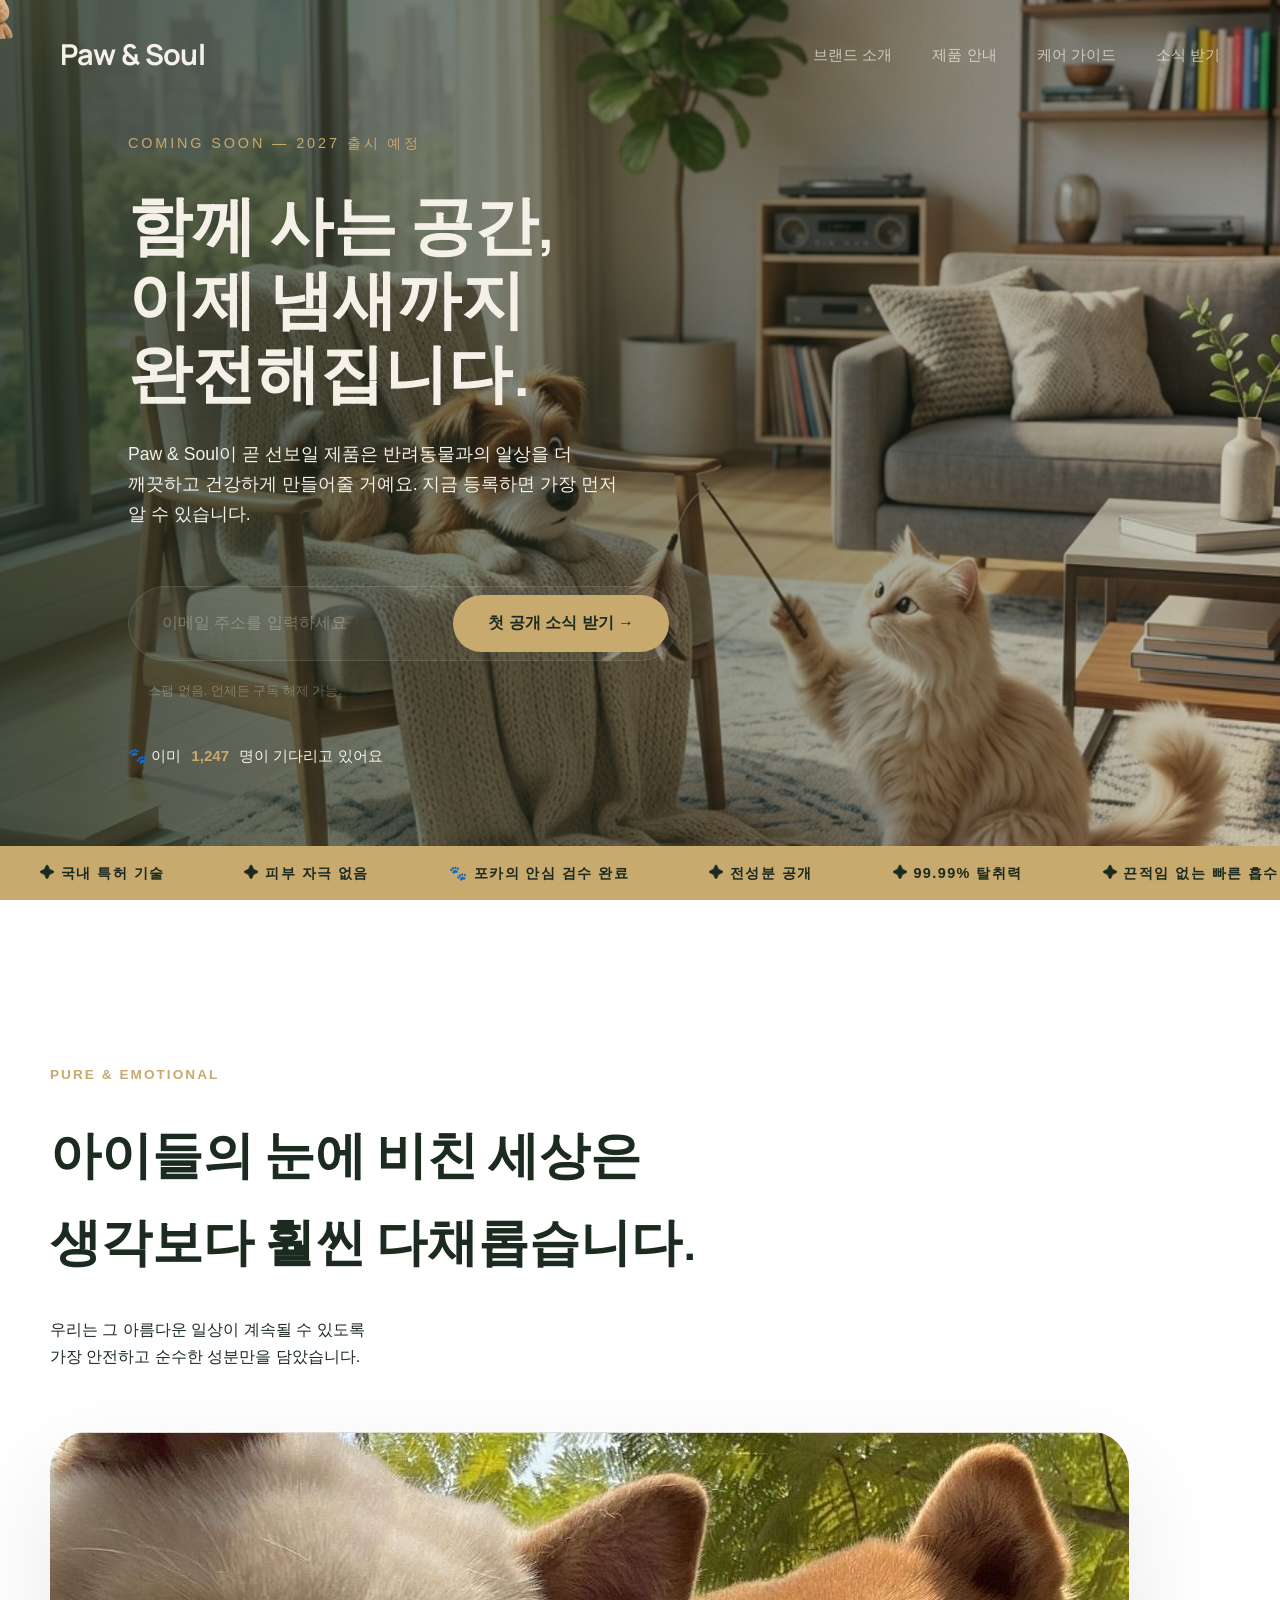
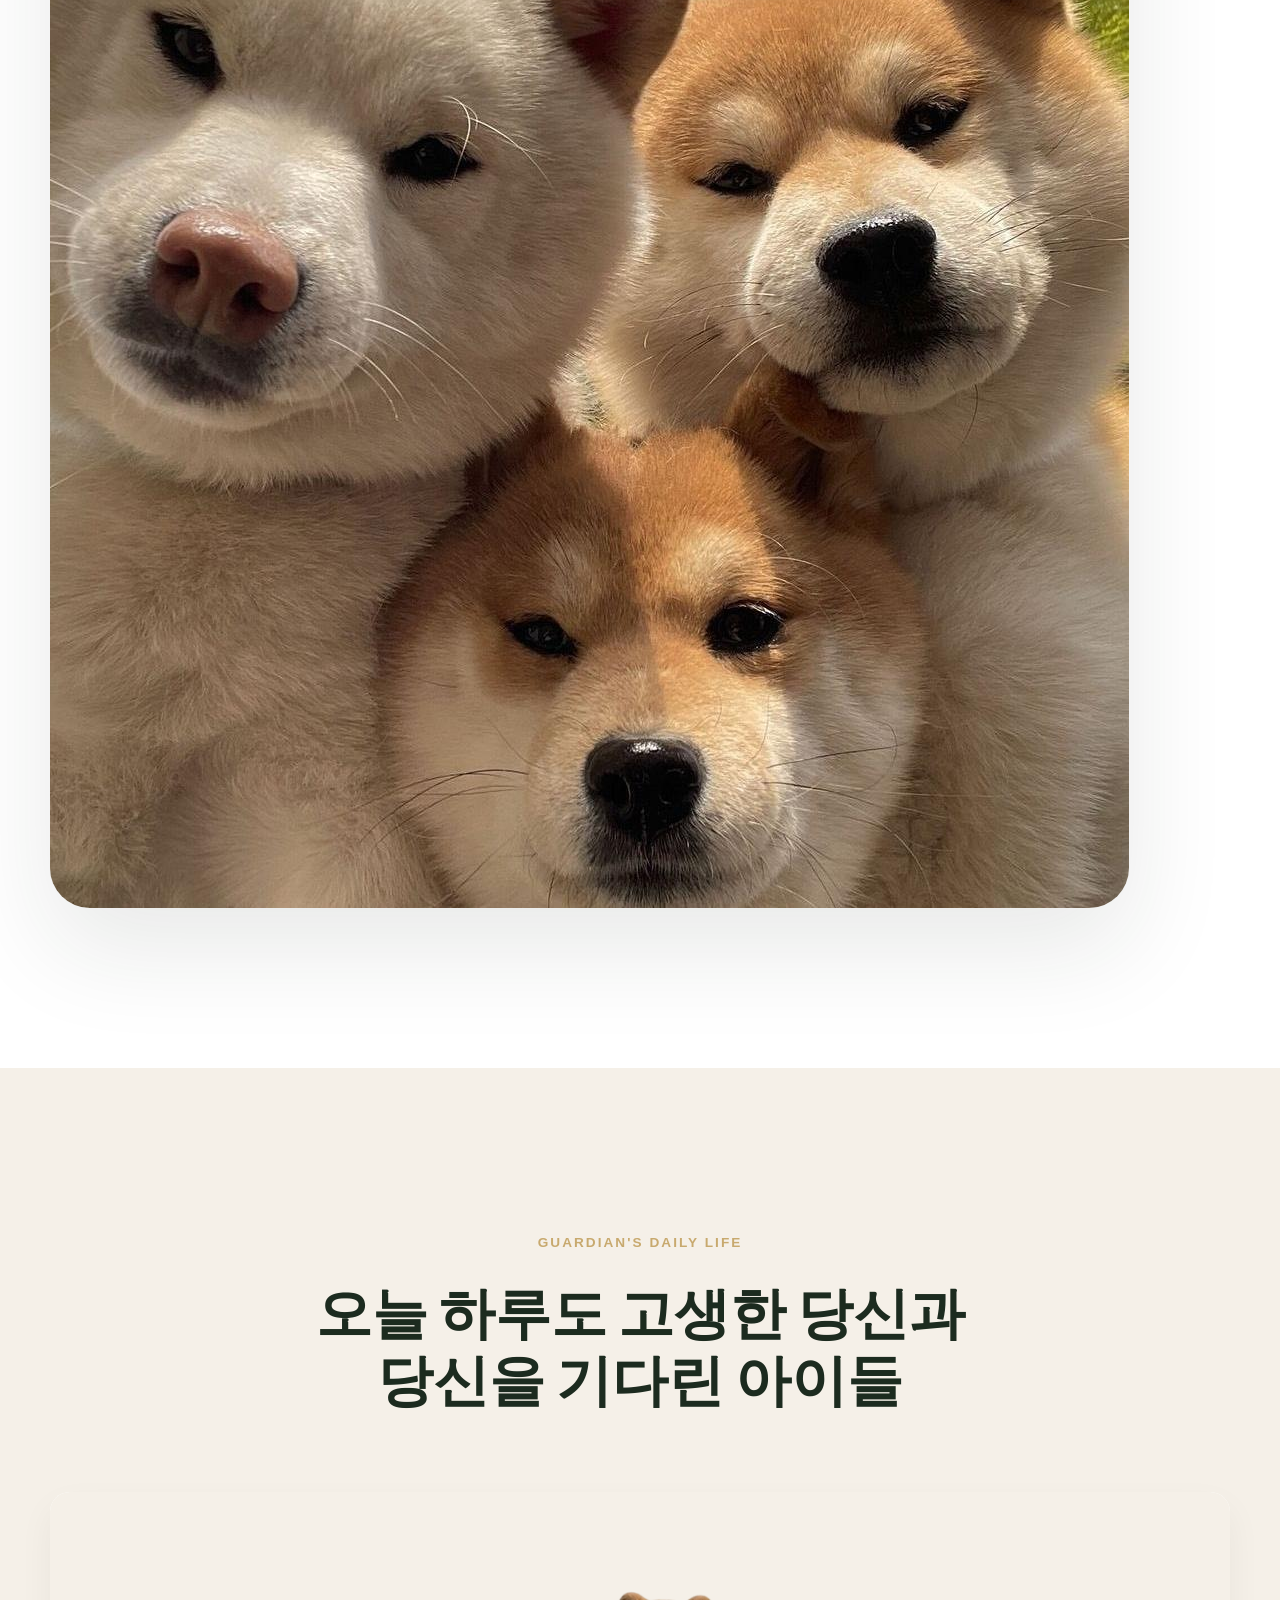
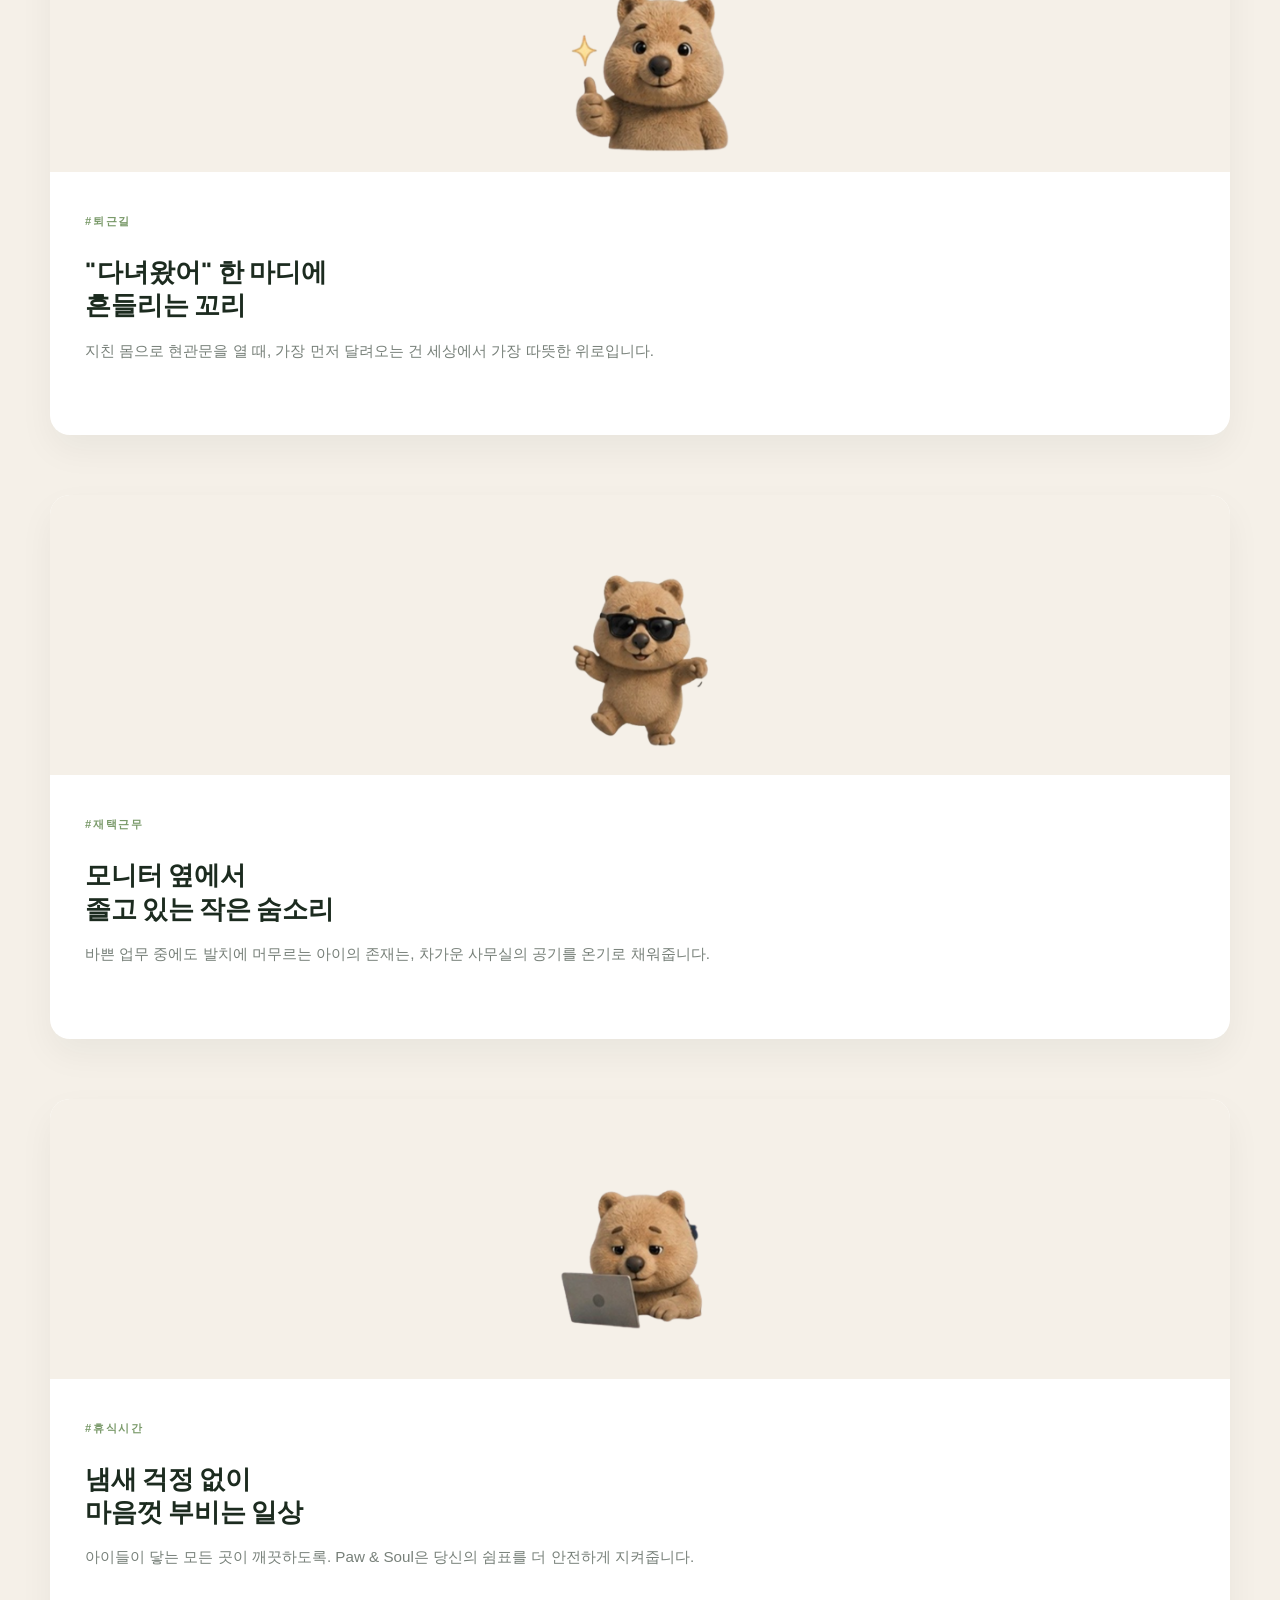
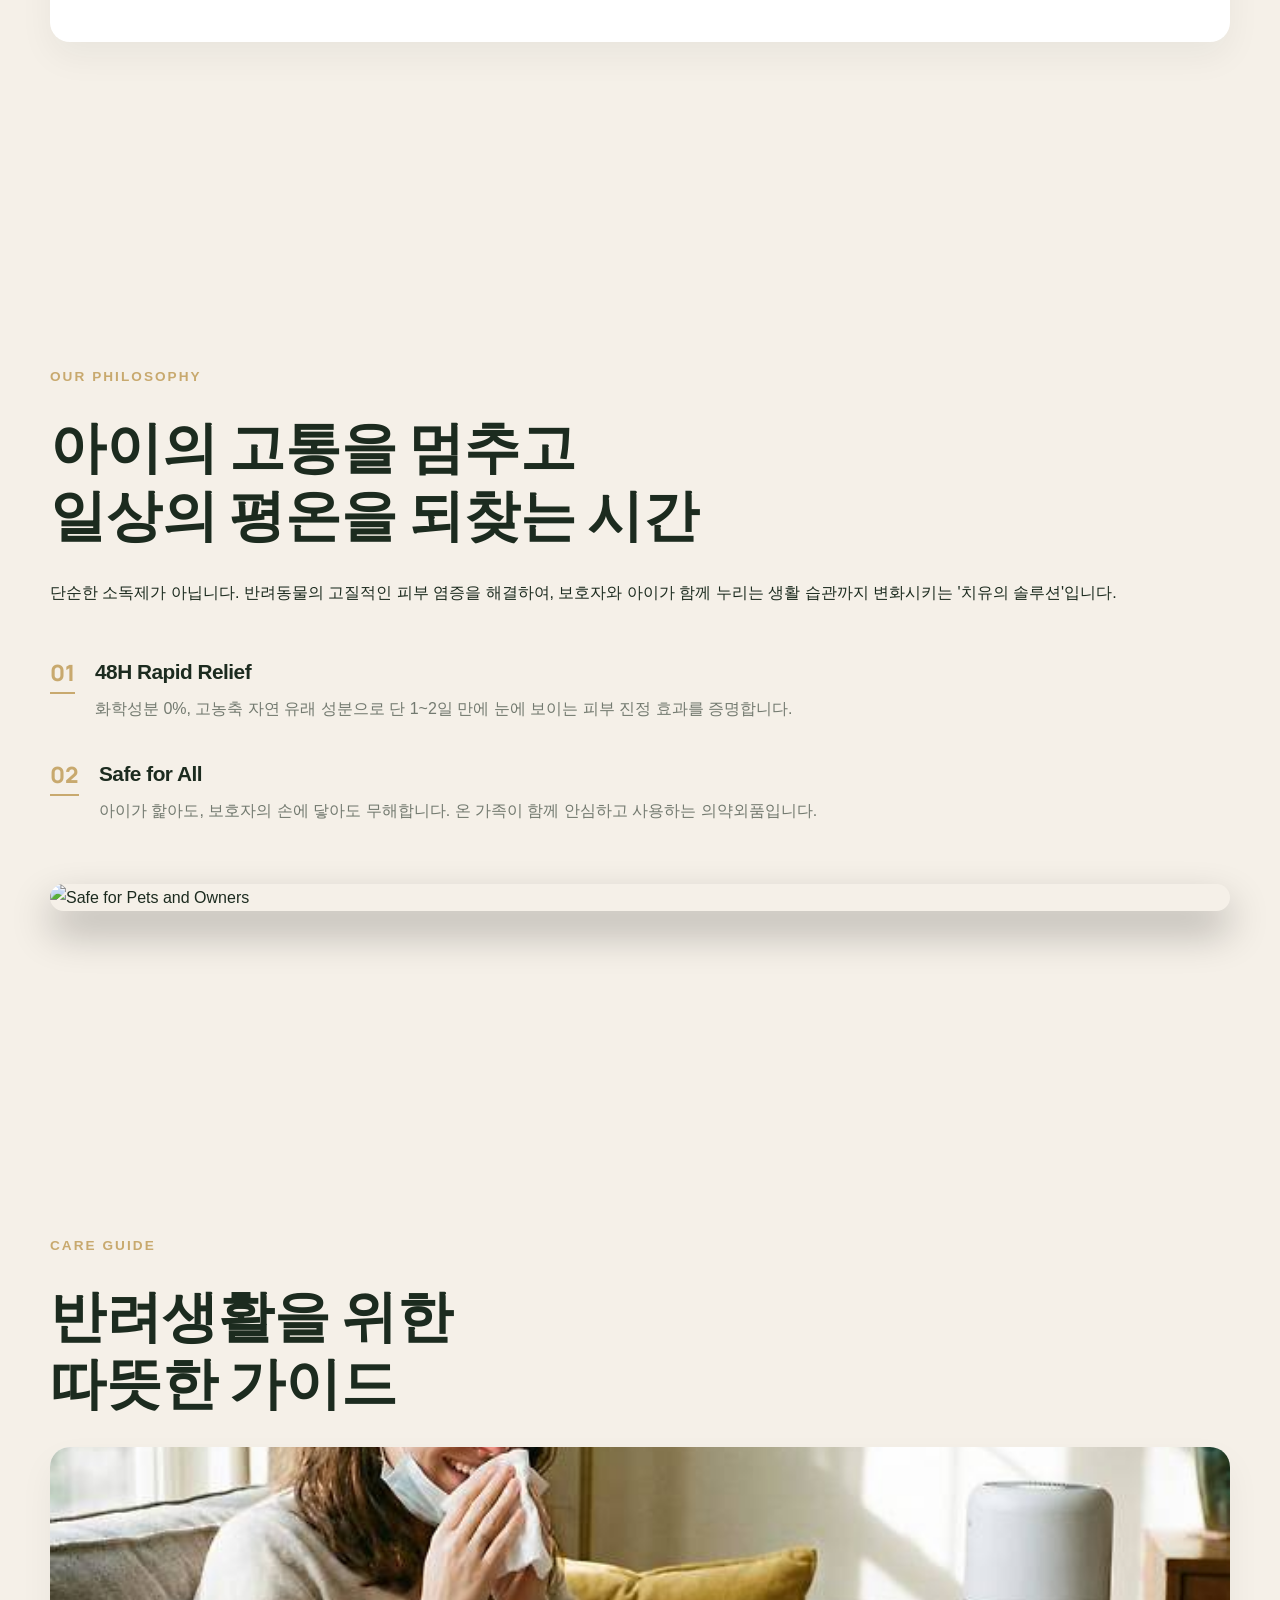
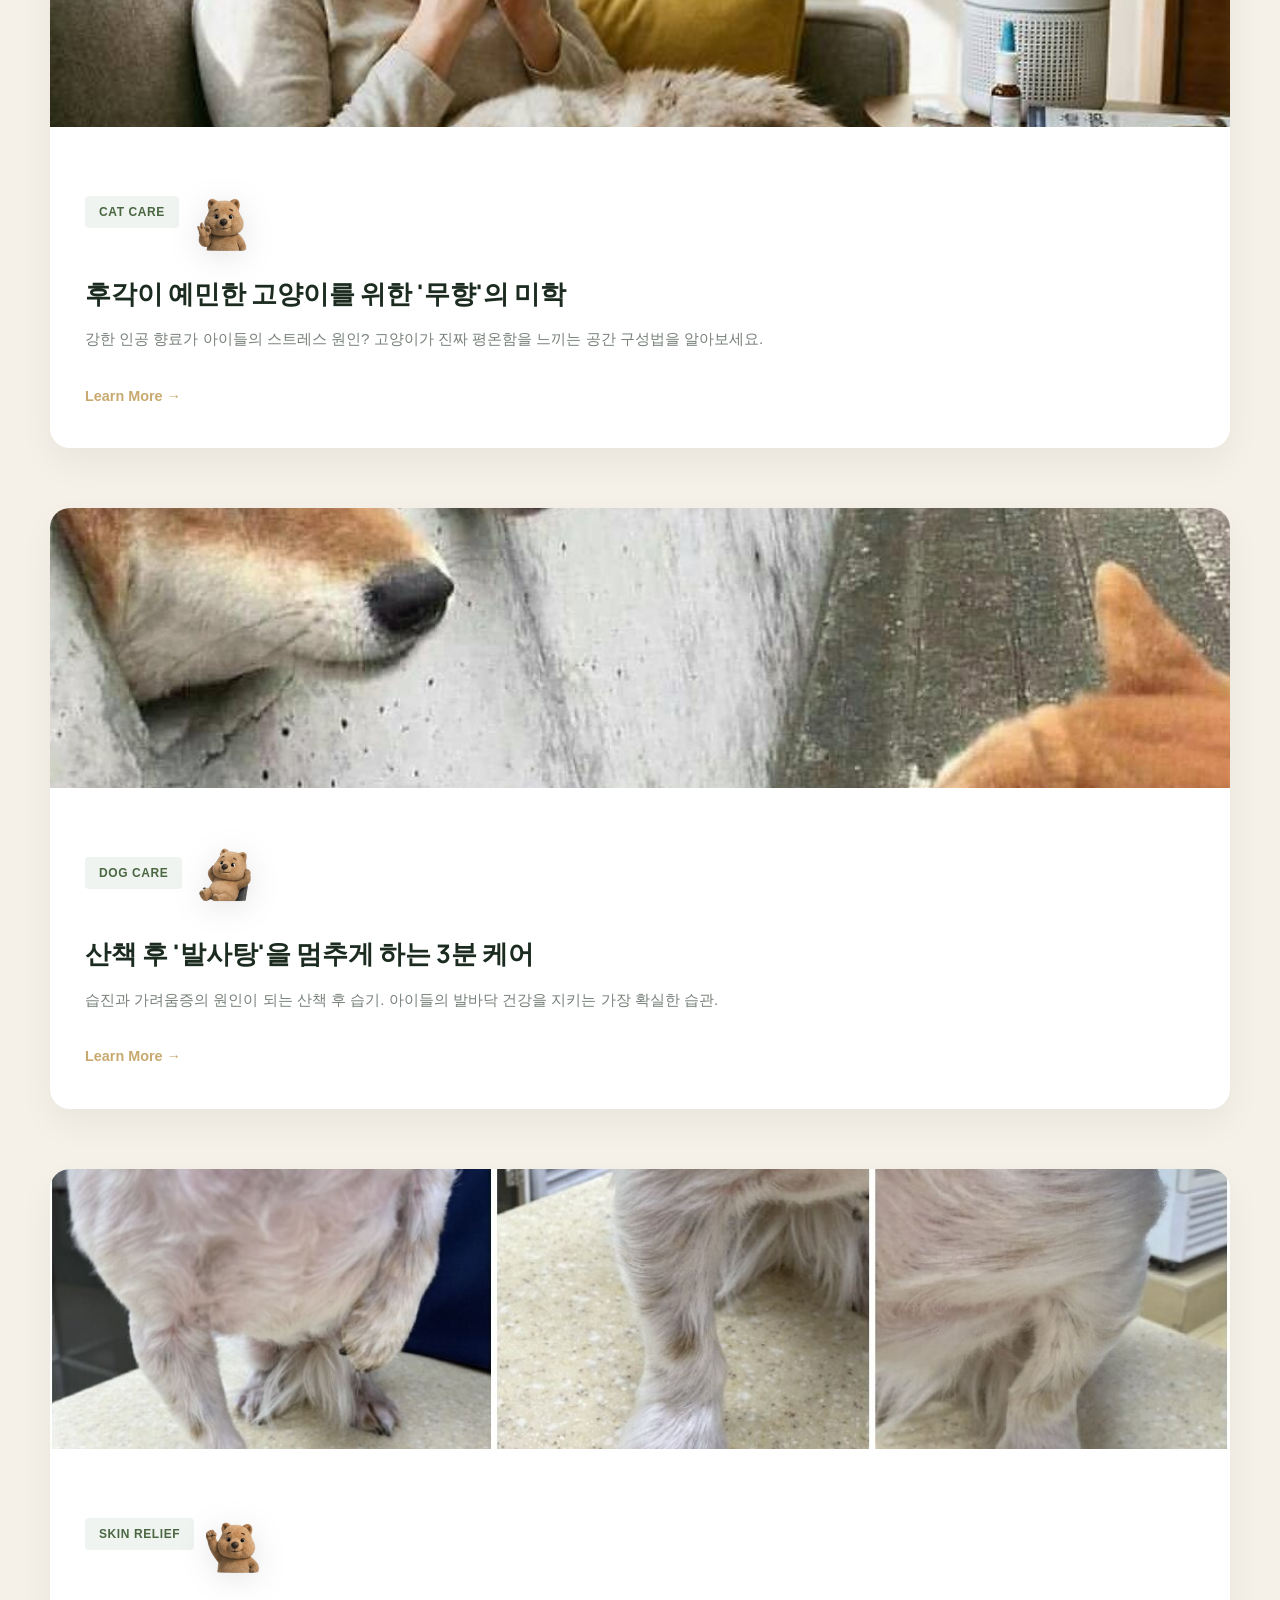
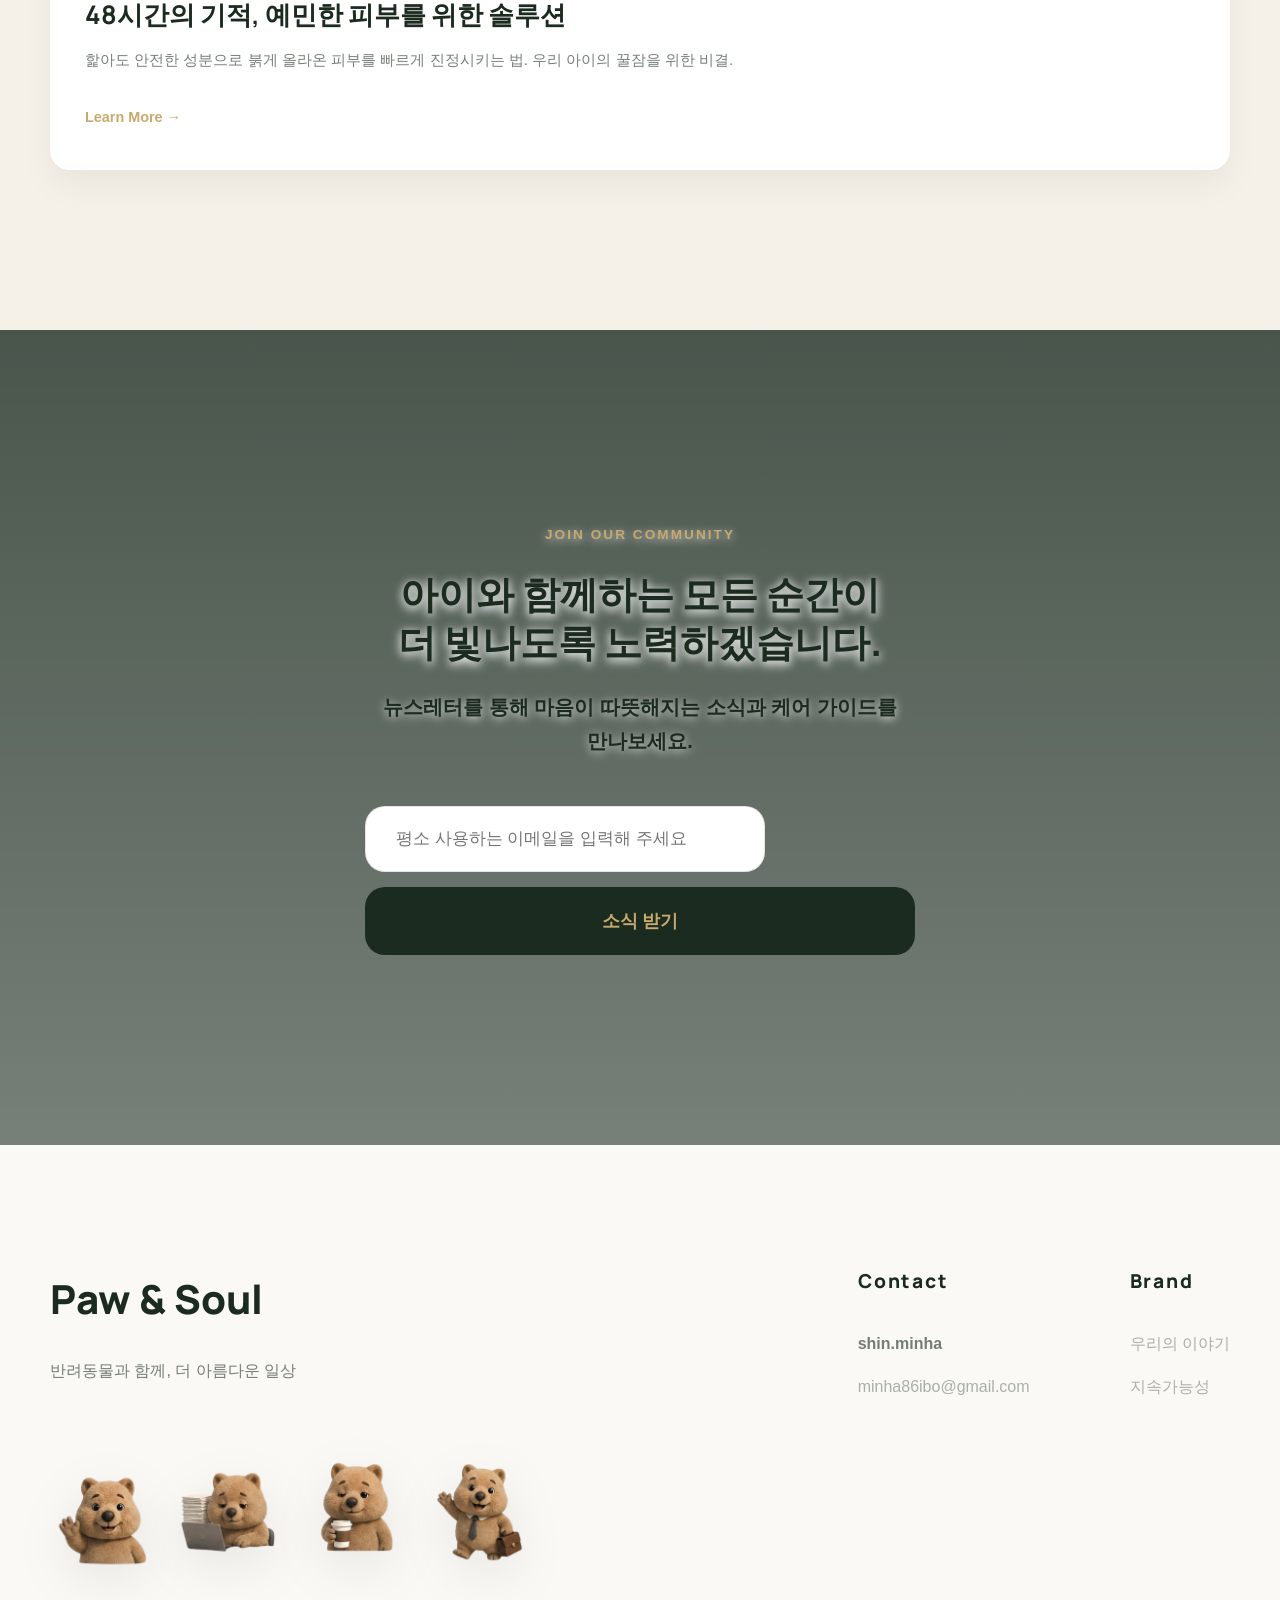
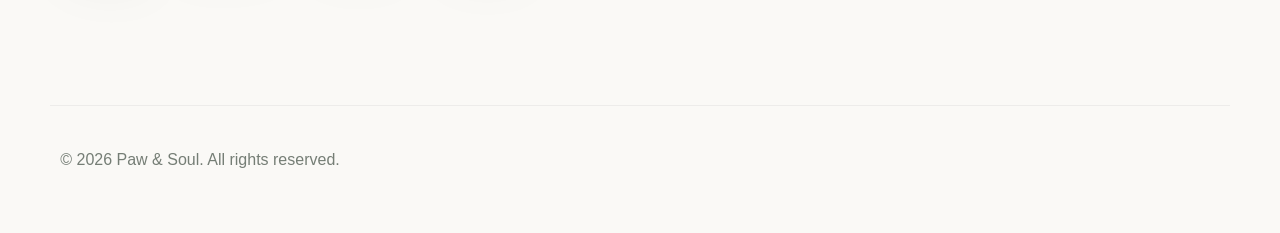
==== index.html @ 0836d85a "Add files via upload" ====
<!DOCTYPE html>
<html lang="ko">

<head>
    <meta charset="UTF-8" />
    <meta name="viewport" content="width=device-width, initial-scale=1.0" />
    <title>Paw & Soul — 반려동물 케어의 새로운 기준</title>
    <link rel="stylesheet" href="style.css" />
    <link href="https://fonts.googleapis.com/css2?family=Manrope:wght@400;600;700;800&display=swap" rel="stylesheet">
    <link rel="stylesheet" as="style" crossorigin
        href="https://cdn.jsdelivr.net/gh/orioncactus/pretendard@v1.3.9/dist/web/static/pretendard.css" />
</head>

<body>
    <div class="poka-cursor"></div>

    <!-- ───── NAVIGATION ───── -->
    <nav>
        <a href="/" class="logo">Paw & Soul</a>
        <div class="nav-menu">
            <a href="#about">브랜드 소개</a>
            <a href="javascript:void(0)" onclick="openProductComingSoonModal()">제품 안내</a>
            <a href="#guides">케어 가이드</a>
            <a href="#newsletter">소식 받기</a>
        </div>
    </nav>

    <main>
        <!-- ───── HERO SECTION (PRE-LAUNCH) ───── -->
        <section class="hero" id="home">
            <div class="hero-bg"></div>
            <div class="hero-container">
                <div class="hero-content">
                    <span class="tagline" id="tagline">Coming Soon — 2027 출시 예정</span>
                    <h1 class="headline" id="headline">함께 사는 공간,<br>이제 냄새까지<br>완전해집니다.</h1>
                    <p class="sub-copy" id="subcopy">
                        Paw & Soul이 곧 선보일 제품은 반려동물과의 일상을 더 깨끗하고 건강하게 만들어줄 거예요.
                        지금 등록하면 가장 먼저 알 수 있습니다.
                    </p>

                    <div class="form-container" id="hero-form">
                        <form class="email-form" id="launch-form">
                            <input type="email" placeholder="이메일 주소를 입력하세요" required>
                            <button type="submit" class="cta-btn">첫 공개 소식 받기 →</button>
                        </form>
                        <span class="micro-copy">스팸 없음. 언제든 구독 해제 가능.</span>
                    </div>

                    <div class="social-proof" id="hero-proof">
                        🐾 이미 <span class="count-num" id="waitlist-count">1,247</span>명이 기다리고 있어요
                    </div>
                </div>
            </div>

            <!-- Marquee Bar -->
            <div class="marquee-bar">
                <div class="marquee-content">
                    <div class="marquee-item">✦ 국내 특허 기술</div>
                    <div class="marquee-item">✦ 피부 자극 없음</div>
                    <div class="marquee-item">🐾 포카의 안심 검수 완료</div>
                    <div class="marquee-item">✦ 전성분 공개</div>
                    <div class="marquee-item">✦ 99.99% 탈취력</div>
                    <div class="marquee-item">✦ 끈적임 없는 빠른 흡수</div>
                    <div class="marquee-item">🌿 자연 유래 성분 100%</div>
                    <div class="marquee-item">✨ 털 뭉치도 반한 부드러움</div>
                    <div class="marquee-item">✦ 24시간 지속되는 쾌적함</div>
                </div>
            </div>
        </section>

        <!-- ───── BANNER SECTION (SIBA) ───── -->
        <section class="banner-section">
            <div class="container">
                <div class="banner-wrapper">
                    <div class="banner-text" data-aos="fade-right">
                        <span class="label">Pure &amp; Emotional</span>
                        <h2>아이들의 눈에 비친 세상은<br />생각보다 훨씬 다채롭습니다.</h2>
                        <p>우리는 그 아름다운 일상이 계속될 수 있도록<br />가장 안전하고 순수한 성분만을 담았습니다.</p>
                    </div>
                    <div class="banner-img" data-aos="fade-left">
                        <img src="img/siba.jpg" alt="시바견 일상">
                    </div>
                </div>
            </div>
        </section>

        <!-- ───── EMOTIONAL SECTION: GUARDIAN LIFE ───── -->
        <section id="emotions" class="section bg-light">
            <div class="container">
                <div class="section-header" data-aos="fade-up" style="text-align: center; margin-bottom: 80px;">
                    <span class="label">Guardian's Daily Life</span>
                    <h2 class="section-title">오늘 하루도 고생한 당신과<br>당신을 기다린 아이들</h2>
                </div>
                <div class="guide-grid">
                    <article class="guide-card" data-aos="fade-up">
                        <div class="card-img"
                            style="background: var(--bg-cream); display: flex; align-items: center; justify-content: center; padding: 40px;">
                            <img src="img/poka02.png" alt="Commute Poka"
                                style="width: 180px; height: auto; object-fit: contain;">
                        </div>
                        <div class="card-body">
                            <span class="label" style="font-size: 0.7rem; color: #7A9A6A;">#퇴근길</span>
                            <h3>"다녀왔어" 한 마디에<br>흔들리는 꼬리</h3>
                            <p>지친 몸으로 현관문을 열 때, 가장 먼저 달려오는 건 세상에서 가장 따뜻한 위로입니다.</p>
                        </div>
                    </article>
                    <article class="guide-card" data-aos="fade-up" data-aos-delay="100">
                        <div class="card-img"
                            style="background: var(--bg-cream); display: flex; align-items: center; justify-content: center; padding: 40px;">
                            <img src="img/poka_12.png" alt="Working Poka"
                                style="width: 180px; height: auto; object-fit: contain;">
                        </div>
                        <div class="card-body">
                            <span class="label" style="font-size: 0.7rem; color: #7A9A6A;">#재택근무</span>
                            <h3>모니터 옆에서<br>졸고 있는 작은 숨소리</h3>
                            <p>바쁜 업무 중에도 발치에 머무르는 아이의 존재는, 차가운 사무실의 공기를 온기로 채워줍니다.</p>
                        </div>
                    </article>
                    <article class="guide-card" data-aos="fade-up" data-aos-delay="200">
                        <div class="card-img"
                            style="background: var(--bg-cream); display: flex; align-items: center; justify-content: center; padding: 40px;">
                            <img src="img/poka_14.png" alt="Rest Poka"
                                style="width: 180px; height: auto; object-fit: contain;">
                        </div>
                        <div class="card-body">
                            <span class="label" style="font-size: 0.7rem; color: #7A9A6A;">#휴식시간</span>
                            <h3>냄새 걱정 없이<br>마음껏 부비는 일상</h3>
                            <p>아이들이 닿는 모든 곳이 깨끗하도록. Paw & Soul은 당신의 쉼표를 더 안전하게 지켜줍니다.</p>
                        </div>
                    </article>
                </div>
            </div>
        </section>





        <section id="about" class="section about">
            <div class="container">
                <div class="about-container">
                    <div class="about-content" data-aos="fade-right">
                        <span class="label">Our Philosophy</span>
                        <h2 class="section-title">아이의 고통을 멈추고<br>일상의 평온을 되찾는 시간</h2>
                        <p>단순한 소독제가 아닙니다. 반려동물의 고질적인 피부 염증을 해결하여, 보호자와 아이가 함께 누리는 생활 습관까지 변화시키는 '치유의 솔루션'입니다.</p>
                        <ul class="feature-list">
                            <li>
                                <span class="feature-icon">01</span>
                                <div class="feature-text">
                                    <strong>48H Rapid Relief</strong>
                                    <p>화학성분 0%, 고농축 자연 유래 성분으로 단 1~2일 만에 눈에 보이는 피부 진정 효과를 증명합니다.</p>
                                </div>
                            </li>
                            <li>
                                <span class="feature-icon">02</span>
                                <div class="feature-text">
                                    <strong>Safe for All</strong>
                                    <p>아이가 핥아도, 보호자의 손에 닿아도 무해합니다. 온 가족이 함께 안심하고 사용하는 의약외품입니다.</p>
                                </div>
                            </li>
                        </ul>
                    </div>
                    <div class="image-wrapper" data-aos="fade-left">
                        <img src="https://images.unsplash.com/photo-1581888227599-779811939961?w=800&q=80"
                            alt="Safe for Pets and Owners">
                        <div class="image-badge">
                            <span class="badge-num">48H</span>
                            <span class="badge-txt">Visible Change</span>
                        </div>
                    </div>
                </div>
            </div>
        </section>




        <!-- ───── PET GUIDE ───── -->
        <section id="guides" class="section guides bg-light">
            <div class="container">
                <div class="section-header" data-aos="fade-up">
                    <span class="label">Care Guide</span>
                    <h2 class="section-title">반려생활을 위한<br>따뜻한 가이드</h2>
                </div>
                <div class="guide-grid">
                    <article class="guide-card" data-aos="fade-up">
                        <div class="card-img">
                            <img src="img/cat.jpg" alt="고양이 케어">
                        </div>
                        <div class="card-body">
                            <div class="tag-header">
                                <span class="tag">Cat Care</span>
                                <img src="img/poka_05.png" alt="Poka" class="card-poka">
                            </div>
                            <h3>후각이 예민한 고양이를 위한 '무향'의 미학</h3>
                            <p>강한 인공 향료가 아이들의 스트레스 원인? 고양이가 진짜 평온함을 느끼는 공간 구성법을 알아보세요.</p>
                            <a href="javascript:void(0)" class="link-more btn-guide-trigger"
                                onclick="openGuideModal('cat')">Learn More
                                →</a>
                        </div>
                    </article>
                    <article class="guide-card" data-aos="fade-up" data-aos-delay="100">
                        <div class="card-img">
                            <img src="img/siba_02.jpg" alt="강아지 산책">
                        </div>
                        <div class="card-body">
                            <div class="tag-header">
                                <span class="tag">Dog Care</span>
                                <img src="img/poka_20.png" alt="Poka" class="card-poka">
                            </div>
                            <h3>산책 후 '발사탕'을 멈추게 하는 3분 케어</h3>
                            <p>습진과 가려움증의 원인이 되는 산책 후 습기. 아이들의 발바닥 건강을 지키는 가장 확실한 습관.</p>
                            <a href="javascript:void(0)" class="link-more btn-guide-trigger"
                                onclick="openGuideModal('dog')">Learn More
                                →</a>
                        </div>
                    </article>
                    <article class="guide-card" data-aos="fade-up" data-aos-delay="200">
                        <div class="card-img">
                            <img src="img/optimize.jpg" alt="영양 가이드">
                        </div>
                        <div class="card-body">
                            <div class="tag-header">
                                <span class="tag">Skin Relief</span>
                                <img src="img/poka_06.png" alt="Poka" class="card-poka">
                            </div>
                            <h3>48시간의 기적, 예민한 피부를 위한 솔루션</h3>
                            <p>핥아도 안전한 성분으로 붉게 올라온 피부를 빠르게 진정시키는 법. 우리 아이의 꿀잠을 위한 비결.</p>
                            <a href="javascript:void(0)" class="link-more btn-guide-trigger"
                                onclick="openGuideModal('nutrition')">Learn More →</a>
                        </div>
                    </article>
                </div>
            </div>
        </section>

        <!-- ───── NEWSLETTER (Redesigned: Sliding Parallax) ───── -->
        <section id="newsletter" class="section cta emotional-parallax">
            <div class="parallax-slider">
                <div class="parallax-slide slide-1"></div>
                <div class="parallax-slide slide-2"></div>
                <div class="parallax-slide slide-3"></div>
            </div>
            <div class="parallax-overlay"></div>
            <div class="container">
                <div class="cta-card" data-aos="fade-up">
                    <div class="cta-content">
                        <span class="label">Join Our Community</span>
                        <h2>아이와 함께하는 모든 순간이<br />더 빛나도록 노력하겠습니다.</h2>
                        <p>뉴스레터를 통해 마음이 따뜻해지는 소식과 케어 가이드를 만나보세요.</p>
                        <form class="cta-form">
                            <input type="email" placeholder="평소 사용하는 이메일을 입력해 주세요" required />
                            <button type="submit" class="btn btn-primary">소식 받기</button>
                        </form>
                    </div>
                </div>
            </div>
        </section>
    </main>

    <!-- ───── FOOTER (Redesigned: Brighter & Cute) ───── -->
    <footer class="footer-light">
        <div class="container">
            <div class="footer-top">
                <div class="footer-brand">
                    <a href="/" class="footer-logo">Paw &amp; Soul</a>
                    <p>반려동물과 함께, 더 아름다운 일상</p>

                    <!-- Poka's Day Storytelling Section -->
                    <div class="footer-story">
                        <div class="story-item" title="출근 중!">
                            <img src="img/poka01.png" alt="Commute" class="poka-story-img bounce">
                            <span>출근</span>
                        </div>
                        <div class="story-item" title="열일 중!">
                            <img src="img/poka_09.png" alt="Work" class="poka-story-img wiggle">
                            <span>업무</span>
                        </div>
                        <div class="story-item" title="조금 지쳤어요..">
                            <img src="img/poka_08.png" alt="Tired" class="poka-story-img float">
                            <span>지침</span>
                        </div>
                        <div class="story-item" title="드디어 퇴근! 안녕!">
                            <img src="img/poka_11.png" alt="Home" class="poka-story-img wave">
                            <span>퇴근</span>
                        </div>
                    </div>
                </div>
                <div class="footer-links">
                    <div class="footer-col">
                        <h4>Contact</h4>
                        <ul>
                            <li><strong>shin.minha</strong></li>
                            <li><a href="mailto:minha86ibo@gmail.com">minha86ibo@gmail.com</a></li>
                        </ul>
                    </div>
                    <div class="footer-col">
                        <h4>Brand</h4>
                        <ul>
                            <li><a href="#">우리의 이야기</a></li>
                            <li><a href="#">지속가능성</a></li>
                        </ul>
                    </div>
                </div>
            </div>
            <div class="footer-bottom">
                <p>© 2026 Paw & Soul. All rights reserved.</p>
            </div>
        </div>
    </footer>

    <!-- ───── PRODUCT COMING SOON MODAL (CUTE & FUN) ───── -->
    <div id="product-coming-soon-modal" class="modal">
        <div class="modal-overlay" onclick="closeProductComingSoonModal()"></div>
        <div class="modal-container cute-modal">
            <button class="modal-close" onclick="closeProductComingSoonModal()">&times;</button>
            <div class="cute-modal-content">
                <div class="cute-header">
                    <img src="img/poka_03.png" alt="Happy Poka" class="floating-poka">
                    <h2>Coming Soon!</h2>
                    <p>아이들을 위한 예쁜 제품들이 열심히 준비 중이에요! ✨</p>
                </div>

                <div class="preview-grid">
                    <div class="preview-item"><img src="img/image01.jpg" alt="Preview"></div>
                    <div class="preview-item"><img src="img/image02.jpg" alt="Preview"></div>
                    <div class="preview-item"><img src="img/image04.jpg" alt="Preview"></div>
                    <div class="preview-item"><img src="img/image05.jpg" alt="Preview"></div>
                    <div class="preview-item"><img src="img/image07.jpg" alt="Preview"></div>
                </div>

                <div class="cute-footer">
                    <!-- Reduced characters for a cleaner look, larger and more dynamic -->
                    <img src="img/poka_05.png" alt="Poka" class="peek-poka bottom-left">
                    <img src="img/poka_07.png" alt="Poka" class="peek-poka bottom-right">

                    <p>출시 알림을 구독하고 가장 먼저 만나보세요!</p>
                    <button class="btn-primary"
                        onclick="closeProductComingSoonModal(); window.location.hash='#newsletter';">알림 신청하러 가기</button>
                </div>
            </div>
        </div>
    </div>
    <div id="guide-modal" class="modal">
        <div class="modal-overlay" onclick="closeGuideModal()"></div>
        <div class="modal-container lush-modal">
            <button class="modal-close" onclick="closeGuideModal()">&times;</button>
            <div class="lush-modal-content">
                <div class="lush-left">
                    <img id="modal-product-img" src="" alt="Product">
                </div>
                <div class="lush-right">
                    <div class="guide-info">
                        <h2 id="modal-guide-title">Guide Title</h2>
                        <div id="modal-guide-content" class="guide-text-content"></div>
                    </div>

                    <div class="product-info-box">
                        <span class="label" style="font-size: 0.65rem;">Recommended Product</span>
                        <h3 id="modal-product-name">Product Name</h3>
                        <p id="modal-product-summary" class="product-summary"></p>
                        <p id="modal-product-desc" class="product-desc"></p>

                        <div class="product-stats" id="modal-product-stats"></div>

                        <div class="modal-actions">
                            <button class="btn-buy">To Be Continued</button>
                            <p class="emotional-copy">보호자와 함께 쓰는 안전함</p>
                        </div>
                    </div>
                </div>
            </div>
        </div>
    </div>

    <!-- AOS & Scripts -->
    <link rel="stylesheet" href="https://unpkg.com/aos@next/dist/aos.css" />
    <script src="https://unpkg.com/aos@next/dist/aos.js"></script>
    <script>
        AOS.init({ duration: 1000, once: true });

        // Navigation Scroll Effect
        const nav = document.querySelector('nav');
        window.onscroll = () => {
            if (window.scrollY > 50) nav.classList.add('scrolled');
            else nav.classList.remove('scrolled');
        };

        // Hero Staggered Animations
        document.addEventListener('DOMContentLoaded', () => {
            const elements = [
                { id: 'tagline', delay: 200 },
                { id: 'headline', delay: 400 },
                { id: 'subcopy', delay: 600 },
                { id: 'hero-form', delay: 800 },
                { id: 'hero-proof', delay: 1000 }
            ];

            elements.forEach(item => {
                setTimeout(() => {
                    const el = document.getElementById(item.id);
                    if (el) el.classList.add('animate-in');
                }, item.delay);
            });

            setTimeout(() => {
                const visual = document.getElementById('hero-visual');
                if (visual) visual.classList.add('animate-slide-left');
            }, 500);
        });

        // Modal Logic (Guide)
        const guideModal = document.getElementById('guide-modal');
        const guideContent = {
            cat: {
                title: "후각이 예민한 고양이를 위한 '무향'의 미학",
                content: "<ul><li><strong>무향의 중요성:</strong> 고양이의 후각은 사람보다 수십 배 예민합니다.</li><li><strong>인공 향료의 위험성:</strong> 방향제나 향수가 아이들에게 스트레스와 호흡기 질환을 유발할 수 있습니다.</li><li><strong>안전한 탈취법:</strong> 향으로 덮는 것이 아닌, 냄새의 원인을 분해하는 방식이 필요합니다.</li></ul>",
                product: {
                    name: "No. 03 플랫 사각 보틀",
                    summary: "인공 향료 0%, 고양이의 평온함을 지키는 순수 솔루션",
                    desc: "인공 향료와 화학 보존제 없이 오직 식물 추출물만 담았습니다. 아이들이 자주 머무는 침구류에 뿌려도 산뜻합니다.",
                    img: "img/image04.jpg",
                    stats: ["자연유래 100%", "저자극 인증"]
                }
            },
            dog: {
                title: "산책 후 '발사탕'을 멈추게 하는 3분 케어",
                content: "<ul><li><strong>발바닥 습진:</strong> 산책 후 발바닥 사이의 습기는 세균 번식의 최적 조건입니다.</li><li><strong>노즈워크와 발 관리:</strong> 즐거운 산책 후에도 발을 핥는다면 피부 자극이 시작된 것일 수 있습니다.</li><li><strong>빠른 진정:</strong> 물 세정 없이도 안전하게 살균하고 건조하는 습관이 중요합니다.</li></ul>",
                product: {
                    name: "No. 06 알루미늄 메탈 보틀",
                    summary: "99.9% 강력 살균으로 산책 후의 가려움증을 즉시 해결하세요",
                    desc: "분사 후 1~2일 내에 개선되는 피부 상태를 확인하세요. 99.9% 강력 살균으로 산책 후 발 관리에 필수입니다.",
                    img: "img/image02.jpg",
                    stats: ["살균 99.9%", "48h 지속"]
                }
            },
            nutrition: {
                title: "48시간의 기적, 예민한 피부를 위한 솔루션",
                content: "<ul><li><strong>피부 진정:</strong> 붉게 올라온 염증과 가려움증을 자연 성분으로 다독입니다.</li><li><strong>핥아도 안전함:</strong> 전성분 EWG 그린 등급으로 아이가 몸을 핥아도 전혀 무해합니다.</li><li><strong>지속적인 효과:</strong> 고농축 자연 유래 성분이 피부 장벽을 강화하여 재발을 방지합니다.</li></ul>",
                product: {
                    name: "No. 08 소프트 스퀴즈 타입",
                    summary: "단 48시간 만에 눈에 보이는 피부 변화를 경험하세요",
                    desc: "핥아도 안전한 자연 성분으로, 예민한 발바닥 사이사이까지 안심하고 사용하세요. 깊은 보습과 진정을 동시에.",
                    img: "img/image10.jpg",
                    stats: ["저자극 0.0", "고농축 진정"]
                }
            }
        };

        function openGuideModal(type) {
            const data = guideContent[type];
            document.getElementById('modal-guide-title').innerText = data.title;
            document.getElementById('modal-guide-content').innerHTML = data.content;
            document.getElementById('modal-product-img').src = data.product.img;
            document.getElementById('modal-product-name').innerText = data.product.name;
            document.getElementById('modal-product-summary').innerText = data.product.summary;
            document.getElementById('modal-product-desc').innerText = data.product.desc;

            const statsContainer = document.getElementById('modal-product-stats');
            statsContainer.innerHTML = data.product.stats.map(s => `<span class="stat-tag">${s}</span>`).join('');

            guideModal.classList.add('is-active');
            document.body.style.overflow = 'hidden';
        }

        function closeGuideModal() {
            guideModal.classList.remove('is-active');
            document.body.style.overflow = '';
        }

        // Modal Logic (Product Coming Soon)
        const productComingSoonModal = document.getElementById('product-coming-soon-modal');
        function openProductComingSoonModal() {
            productComingSoonModal.classList.add('is-active');
            document.body.style.overflow = 'hidden';
        }
        function closeProductComingSoonModal() {
            productComingSoonModal.classList.remove('is-active');
            document.body.style.overflow = '';
        }

        // Poka Cursor
        const poka = document.querySelector('.poka-cursor');
        window.onmousemove = (e) => {
            poka.style.left = e.clientX + 'px';
            poka.style.top = e.clientY + 'px';
        };
    </script>
</body>

</html>
---- style.css ----
/* 
   PAW & SOUL — Design System & Stylesheet
   Premium Pet Care Branding
   Author: Antigravity
*/

/* ───── DESIGN TOKENS ───── */
:root {
    --primary: #1C2B1F;
    /* Dark Green */
    --secondary: #F5F0E8;
    /* Off White / Cream */
    --accent: #C8A96E;
    /* Gold */
    --bg-cream: #F5F0E8;
    --bg-ivory: #FFFDF9;
    --bg-white: #FFFFFF;
    --text-main: #1C2B1F;
    --text-muted: rgba(28, 43, 31, 0.6);
    --text-white: #FFFFFF;
    --border: rgba(28, 43, 31, 0.08);

    --font-serif: 'Manrope', sans-serif;
    --font-sans: 'Pretendard', sans-serif;
    --font-emotion: 'Pretendard', sans-serif;

    --container-w: 1400px;
    --section-py: 160px;
    --radius-sm: 8px;
    --radius-md: 20px;
    --radius-lg: 40px;

    --transition: all 0.5s cubic-bezier(0.16, 1, 0.3, 1);
}

/* ───── RESET & BASE ───── */
* {
    margin: 0;
    padding: 0;
    box-sizing: border-box;
}

html {
    scroll-behavior: smooth;
    font-size: 16px;
}

body {
    font-family: var(--font-sans);
    background-color: var(--primary);
    /* Pre-launch base color */
    color: var(--secondary);
    line-height: 1.7;
    overflow-x: hidden;
    word-break: keep-all;
}

img {
    max-width: 100%;
    height: auto;
    display: block;
}

a {
    text-decoration: none;
    color: inherit;
    transition: var(--transition);
}

ul {
    list-style: none;
}

.container {
    max-width: var(--container-w);
    margin: 0 auto;
    padding: 0 50px;
}

.label {
    display: inline-block;
    color: var(--accent);
    font-size: 0.85rem;
    font-weight: 700;
    text-transform: uppercase;
    letter-spacing: 0.15em;
    margin-bottom: 1.5rem;
}

.section-title {
    font-family: var(--font-serif);
    font-size: 3.5rem;
    line-height: 1.2;
    margin-bottom: 2rem;
    color: var(--secondary);
}

.btn {
    display: inline-block;
    padding: 18px 45px;
    border-radius: 50px;
    font-weight: 700;
    font-size: 1rem;
    cursor: pointer;
    transition: var(--transition);
    border: 1px solid transparent;
}

/* ───── NAVIGATION (PRE-LAUNCH) ───── */
nav {
    position: fixed;
    top: 0;
    left: 0;
    width: 100%;
    z-index: 1000;
    padding: 30px 60px;
    display: flex;
    justify-content: space-between;
    align-items: center;
    background-color: transparent;
    /* Transparent initially */
    transition: var(--transition);
}

nav.scrolled {
    padding: 18px 60px;
    background-color: rgba(28, 43, 31, 0.85);
    /* Glassmorphism on scroll */
    backdrop-filter: blur(15px);
    -webkit-backdrop-filter: blur(15px);
    border-bottom: 1px solid rgba(200, 169, 110, 0.1);
}

.logo {
    font-family: var(--font-serif);
    font-size: 1.8rem;
    font-weight: 700;
    color: var(--secondary);
    letter-spacing: -0.02em;
}

.nav-menu {
    display: flex;
    gap: 40px;
}

.nav-menu a {
    color: var(--secondary);
    font-size: 0.95rem;
    font-weight: 500;
    opacity: 0.7;
}

.nav-menu a:hover {
    opacity: 1;
    color: var(--accent);
}

/* ───── HERO SECTION (PRE-LAUNCH) ───── */
.hero {
    position: relative;
    height: 100vh;
    min-height: 800px;
    display: flex;
    align-items: center;
    padding: 0 10%;
    overflow: hidden;
}

.hero-bg {
    position: absolute;
    inset: 0;
    background-image: url('img/hero_bg.png');
    /* Local path fixed */
    background-attachment: fixed;
    /* Parallax effect */
    background-size: cover;
    background-position: center;
    z-index: -1;
    transform: scale(1.1);
    animation: heroZoom 20s infinite alternate ease-in-out;
}

@keyframes heroZoom {
    0% {
        transform: scale(1.1);
    }

    100% {
        transform: scale(1);
    }
}

.hero::after {
    content: '';
    position: absolute;
    inset: 0;
    background: linear-gradient(to right, rgba(28, 43, 31, 0.8), rgba(28, 43, 31, 0.2));
    z-index: 0;
}

.hero-container {
    display: grid;
    grid-template-columns: 1.2fr 0.8fr;
    gap: 80px;
    align-items: center;
    width: 100%;
    z-index: 2;
}

.hero-content {
    max-width: 650px;
}

.tagline {
    display: block;
    color: var(--accent);
    font-size: 0.9rem;
    font-weight: 300;
    letter-spacing: 0.2em;
    text-transform: uppercase;
    margin-bottom: 2rem;
    opacity: 0;
    transform: translateY(20px);
}

.headline {
    font-family: var(--font-serif);
    font-size: clamp(3rem, 5vw, 4.5rem);
    line-height: 1.15;
    color: var(--secondary);
    margin-bottom: 2rem;
    opacity: 0;
    transform: translateY(30px);
}

.sub-copy {
    font-size: 1.1rem;
    color: #F5F0E8(--text-muted);
    margin-bottom: 3.5rem;
    max-width: 500px;
    opacity: 0;
    transform: translateY(40px);
}

.form-container {
    position: relative;
    opacity: 0;
    transform: translateY(50px);
}

.email-form {
    display: flex;
    gap: 12px;
    background: rgba(255, 255, 255, 0.05);
    padding: 8px;
    border-radius: 50px;
    border: 1px solid rgba(255, 255, 255, 0.1);
    transition: var(--transition);
    margin-bottom: 15px;
    max-width: 550px;
}

.email-form:focus-within {
    border-color: var(--accent);
    background: rgba(255, 255, 255, 0.08);
}

.email-form input {
    flex: 1;
    background: none;
    border: none;
    padding: 0 25px;
    color: var(--secondary);
    font-size: 1rem;
    outline: none;
}

.email-form input::placeholder {
    color: rgba(245, 240, 232, 0.3);
}

.cta-btn {
    background-color: var(--accent);
    color: var(--primary);
    border: none;
    padding: 18px 35px;
    border-radius: 50px;
    font-weight: 700;
    font-size: 1rem;
    cursor: pointer;
    transition: var(--transition);
    display: flex;
    align-items: center;
    gap: 10px;
    white-space: nowrap;
}

.cta-btn:hover {
    transform: scale(1.05);
    box-shadow: 0 10px 30px rgba(200, 169, 110, 0.3);
}

.micro-copy {
    font-size: 0.8rem;
    color: rgba(245, 240, 232, 0.3);
    margin-left: 20px;
}

.social-proof {
    margin-top: 40px;
    font-size: 0.95rem;
    color: var(--secondary);
    display: flex;
    align-items: center;
    gap: 10px;
    opacity: 0;
}

.count-num {
    font-weight: 700;
    color: var(--accent);
}

/* Visual Right */
.hero-visual {
    position: relative;
    opacity: 0;
    transform: translateX(50px);
}

.image-card {
    width: 100%;
    aspect-ratio: 0.85;
    background: linear-gradient(135deg, rgba(255, 255, 255, 0.1), rgba(255, 255, 255, 0.02));
    border-radius: 30px;
    overflow: hidden;
    border: 1px solid rgba(255, 255, 255, 0.1);
    box-shadow: 0 40px 100px rgba(0, 0, 0, 0.3);
}

.image-card img {
    width: 100%;
    height: 100%;
    object-fit: cover;
    opacity: 0.9;
}




/* ───── MARQUEE BAR ───── */
.marquee-bar {
    position: absolute;
    bottom: 0;
    left: 0;
    width: 100%;
    background-color: var(--accent);
    color: var(--primary);
    padding: 15px 0;
    overflow: hidden;
    display: flex;
    white-space: nowrap;
    z-index: 10;
}

.marquee-content {
    display: flex;
    animation: marquee 30s linear infinite;
}

.marquee-item {
    font-size: 0.9rem;
    font-weight: 700;
    padding: 0 40px;
    display: flex;
    align-items: center;
    gap: 15px;
    text-transform: uppercase;
    letter-spacing: 0.1em;
}

@keyframes marquee {
    0% {
        transform: translateX(0);
    }

    100% {
        transform: translateX(-50%);
    }
}

/* ───── ANIMATION STATES ───── */
.animate-in {
    opacity: 1 !important;
    transform: translateY(0) !important;
}

.animate-slide-left {
    opacity: 1 !important;
    transform: translateX(0) !important;
}






/* ───── REST OF SECTIONS (ORIGINAL) ───── */
.section {
    padding: var(--section-py) 0;
}

.bg-light {
    background-color: var(--secondary);
    color: var(--primary);
}

.bg-light .section-title {
    color: var(--primary);
}

.banner-section {
    padding: 160px 0;
    background-color: var(--bg-white);
    color: var(--primary);
}

.banner-wrapper {
    display: grid;
    grid-template-columns: 1fr 1fr;
    align-items: center;
    gap: 120px;
}

.banner-text h2 {
    font-family: var(--font-serif);
    font-size: 3.2rem;
    color: var(--primary);
    margin-bottom: 2rem;
}

.banner-img img {
    border-radius: var(--radius-lg);
    box-shadow: 0 40px 100px rgba(28, 43, 31, 0.1);
}




/* about section 보완 - Tone down to Soft Beige for better contrast */
.about {
    background-color: var(--bg-cream);
    color: var(--primary);
}

.about .section-title {
    color: var(--primary);
}

.about-container {
    display: grid;
    grid-template-columns: 1fr 1fr;
    gap: 80px;
    align-items: center;
}

.feature-list {
    margin-top: 3rem;
    display: flex;
    flex-direction: column;
    gap: 35px;
}

.feature-list li {
    display: flex;
    gap: 20px;
}

.feature-icon {
    font-family: var(--font-serif);
    font-size: 1.4rem;
    font-weight: 800;
    color: var(--accent);
    border-bottom: 2px solid var(--accent);
    height: fit-content;
}

.feature-text strong {
    display: block;
    font-size: 1.3rem;
    color: var(--primary);
    /* Changed from white to primary for light bg */
    margin-bottom: 0.4rem;
    letter-spacing: -0.5px;
}

.feature-text p {
    color: var(--text-muted);
    /* Changed from semi-transparent white to muted dark */
    line-height: 1.6;
}

.image-wrapper {
    position: relative;
    border-radius: 20px;
    overflow: hidden;
    box-shadow: 0 20px 40px rgba(0, 0, 0, 0.3);
    /* 깊이감 추가 */
}

.image-badge {
    position: absolute;
    bottom: 30px;
    right: 30px;
    background-color: var(--accent);
    padding: 25px;
    border-radius: 15px;
    color: #000;
    /* 배지는 시인성을 위해 어두운 텍스트 권장 */
    text-align: center;
    display: flex;
    flex-direction: column;
    line-height: 1;
}

.badge-num {
    font-size: 2rem;
    font-weight: 900;
}

.badge-txt {
    font-size: 0.8rem;
    text-transform: uppercase;
    margin-top: 5px;
}





.guide-grid {
    display: grid;
    grid-template-columns: repeat(3, 1fr);
    gap: 40px;
}

.guide-card {
    background: var(--bg-white);
    border-radius: var(--radius-md);
    overflow: visible;
    /* To allow characters to peek */
    transition: var(--transition);
    color: var(--primary);
    display: flex;
    flex-direction: column;
    position: relative;
    box-shadow: 0 15px 35px rgba(28, 43, 31, 0.05);
}

.guide-card:hover {
    transform: translateY(-15px);
    box-shadow: 0 30px 70px rgba(28, 43, 31, 0.12);
}

.guide-card:hover .card-poka {
    transform: translateY(-20px) rotate(5deg);
}

.card-img {
    height: 280px;
    border-radius: var(--radius-md) var(--radius-md) 0 0;
    overflow: hidden;
}

.card-img img {
    width: 100%;
    height: 100%;
    object-fit: cover;
    transition: transform 0.8s ease;
}

.guide-card:hover .card-img img {
    transform: scale(1.1);
}

.card-body {
    padding: 40px 35px;
    flex: 1;
    display: flex;
    flex-direction: column;
}

.card-poka {
    width: 60px;
    height: auto;
    transition: transform 0.5s cubic-bezier(0.175, 0.885, 0.32, 1.275);
    filter: drop-shadow(0 5px 15px rgba(0, 0, 0, 0.1));
}

.tag-header {
    display: flex;
    align-items: center;
    gap: 12px;
    margin-bottom: 1.2rem;
}

.guide-card .tag {
    display: inline-block;
    padding: 6px 14px;
    background: #F0F4F1;
    color: #4A6741;
    border-radius: 4px;
    font-size: 0.75rem;
    font-weight: 700;
    text-transform: uppercase;
    letter-spacing: 0.05em;
    width: fit-content;
    margin-bottom: 0;
    /* Removed margin-bottom since it's in tag-header */
}

.guide-card h3 {
    font-family: var(--font-serif);
    font-size: 1.6rem;
    margin-bottom: 1rem;
    color: var(--primary);
    line-height: 1.3;
}

.guide-card p {
    font-size: 0.95rem;
    color: var(--text-muted);
    margin-bottom: 2rem;
    flex: 1;
}

.link-more {
    font-weight: 700;
    font-size: 0.9rem;
    color: var(--accent);
    display: flex;
    align-items: center;
    gap: 8px;
    transition: var(--transition);
}

.link-more:hover {
    gap: 15px;
    color: var(--primary);
}

/* ───── NEWSLETTER ───── */
.cta-card {
    background-color: var(--primary);
    border-radius: var(--radius-lg);
    padding: 100px;
    text-align: center;
    color: var(--secondary);
}

.cta-form {
    margin-top: 3rem;
    display: flex;
    justify-content: center;
    gap: 20px;
}

.cta-form input {
    width: 400px;
    padding: 18px 30px;
    border-radius: 50px;
    border: 1px solid rgba(255, 255, 255, 0.2);
    background: rgba(255, 255, 255, 0.05);
    color: var(--secondary);
    outline: none;
}

/* ───── FOOTER ───── */
.footer {
    background-color: #0A1612;
    padding: 120px 0 60px;
    color: var(--secondary);
}

.footer-top {
    display: flex;
    justify-content: space-between;
    margin-bottom: 100px;
}

.footer-logo {
    font-family: var(--font-serif);
    font-size: 2rem;
    font-weight: 700;
    color: var(--secondary);
    margin-bottom: 1rem;
    display: block;
}

.footer-links {
    display: flex;
    gap: 100px;
}

.footer-col h4 {
    color: var(--accent);
    margin-bottom: 2rem;
    font-size: 0.9rem;
    letter-spacing: 0.1em;
}

.footer-col ul li {
    margin-bottom: 1rem;
    opacity: 0.6;
}

/* ───── MODAL ───── */
.modal {
    position: fixed;
    inset: 0;
    z-index: 2000;
    display: flex;
    align-items: center;
    justify-content: center;
    opacity: 0;
    visibility: hidden;
    transition: var(--transition);
    color: var(--primary);
}

.modal.is-active {
    opacity: 1;
    visibility: visible;
}

.modal-overlay {
    position: absolute;
    inset: 0;
    background: rgba(10, 22, 18, 0.9);
    backdrop-filter: blur(10px);
}

.modal-container {
    position: relative;
    z-index: 1;
    width: 90%;
    max-width: 1100px;
    background: var(--bg-cream);
    border-radius: var(--radius-lg);
    height: 90vh; /* Use fixed height to enable internal scrolling */
    max-height: 800px; /* Cap for very large screens */
    display: flex;
    flex-direction: column;
    overflow: hidden;
}

.modal-container.cute-modal {
    overflow: visible;
    /* Allow characters to peek for cute modal */
}

.modal-close {
    position: absolute;
    top: 30px;
    right: 30px;
    background: none;
    border: none;
    font-size: 2.5rem;
    color: var(--primary);
    cursor: pointer;
    z-index: 10;
}

.lush-modal-content {
    display: flex;
    flex: 1;
    min-height: 0; /* Allow the flex item to shrink below content size */
    height: 100%;
}

.lush-left {
    flex: 1;
    background: #F8F8F8;
    display: flex;
    align-items: center;
    justify-content: center;
    padding: 60px;
}

.lush-left img {
    width: 100%;
    height: auto;
    max-width: 400px;
    max-height: 100%;
    object-fit: contain;
}

.lush-right {
    flex: 1.2;
    padding: 80px 60px;
    overflow-y: auto;
    display: flex;
    flex-direction: column;
    gap: 50px;
}

/* Custom Scrollbar for Lush Modal */
.lush-right::-webkit-scrollbar {
    width: 6px;
}

.lush-right::-webkit-scrollbar-track {
    background: transparent;
}

.lush-right::-webkit-scrollbar-thumb {
    background: rgba(28, 43, 31, 0.1);
    border-radius: 10px;
}

.lush-right::-webkit-scrollbar-thumb:hover {
    background: rgba(28, 43, 31, 0.2);
}

.guide-info h2 {
    font-family: var(--font-serif);
    font-size: 2.2rem;
    line-height: 1.2;
    margin-bottom: 1.5rem;
    color: var(--primary);
}

.guide-text-content ul {
    list-style: none;
    display: flex;
    flex-direction: column;
    gap: 15px;
}

.guide-text-content li {
    font-size: 1rem;
    color: var(--text-main);
    position: relative;
    padding-left: 20px;
}

.guide-text-content li::before {
    content: "•";
    position: absolute;
    left: 0;
    color: var(--accent);
    font-weight: bold;
}

.product-info-box {
    background: var(--bg-white);
    padding: 40px;
    border-radius: var(--radius-md);
    border: 1px solid rgba(28, 43, 31, 0.05);
}

.product-info-box h3 {
    font-family: var(--font-serif);
    font-size: 1.5rem;
    margin-bottom: 0.5rem;
    color: var(--primary);
}

.product-summary {
    font-weight: 600;
    color: var(--accent);
    font-size: 0.9rem;
    margin-bottom: 1.5rem;
}

.product-desc {
    font-size: 0.95rem;
    line-height: 1.7;
    color: var(--text-muted);
    margin-bottom: 2rem;
}

.product-stats {
    display: flex;
    gap: 10px;
    margin-bottom: 2.5rem;
}

.stat-tag {
    padding: 6px 15px;
    background: #F0F4F1;
    border-radius: 4px;
    font-size: 0.75rem;
    font-weight: 700;
    color: #4A6741;
    text-transform: uppercase;
    letter-spacing: 0.05em;
}

.modal-actions {
    display: flex;
    align-items: center;
    gap: 25px;
}

.btn-buy {
    background: #000;
    color: #fff;
    border: none;
    padding: 20px 50px;
    border-radius: 50px;
    font-weight: 700;
    font-size: 1rem;
    cursor: pointer;
    transition: var(--transition);
}

.btn-buy:hover {
    background: var(--primary);
    transform: translateY(-3px);
}

.emotional-copy {
    font-size: 0.85rem;
    color: var(--text-muted);
    font-style: italic;
}

/* ───── CUTE MODAL (PRODUCT COMING SOON) ───── */
.cute-modal {
    padding: 60px 40px;
    text-align: center;
    background: #FFF;
    border: 10px solid var(--accent);
    border-radius: 40px;
    box-shadow: 0 50px 150px rgba(0, 0, 0, 0.2);
    position: relative;
    overflow: visible;
    /* To allow characters to peek out slightly if needed */
}

.cute-header {
    margin-bottom: 40px;
    display: flex;
    flex-direction: column;
    align-items: center;
    gap: 10px;
}

.cute-header h2 {
    font-family: var(--font-serif);
    font-size: 3.5rem;
    color: var(--primary);
    margin: 0;
    animation: bounceIn 1.2s cubic-bezier(0.68, -0.55, 0.27, 1.55) both;
    letter-spacing: -0.02em;
}

@keyframes bounceIn {
    0% {
        transform: scale(0.3);
        opacity: 0;
    }

    50% {
        transform: scale(1.05);
        opacity: 1;
    }

    70% {
        transform: scale(0.9);
    }

    100% {
        transform: scale(1);
    }
}

.cute-header p {
    font-size: 1.1rem;
    color: var(--text-muted);
    font-weight: 500;
    margin-top: 5px;
}

.floating-poka {
    width: 160px;
    /* Increased size */
    margin-bottom: -15px;
    animation: wiggle 3s infinite ease-in-out, bounce 2s infinite ease-in-out;
    filter: drop-shadow(0 15px 30px rgba(0, 0, 0, 0.15));
}

@keyframes bounce {

    0%,
    100% {
        transform: translateY(0);
    }

    50% {
        transform: translateY(-10px);
    }
}

@keyframes wiggle {

    0%,
    100% {
        transform: translateY(0) rotate(-5deg);
    }

    50% {
        transform: translateY(-20px) rotate(5deg);
    }
}

.preview-grid {
    display: flex;
    justify-content: center;
    gap: 20px;
    margin: 40px 0;
    flex-wrap: wrap;
}

.preview-item {
    width: 130px;
    height: 130px;
    background: #F8F8F8;
    border-radius: 30px;
    overflow: hidden;
    border: 3px solid rgba(200, 169, 110, 0.1);
    transition: all 0.4s cubic-bezier(0.175, 0.885, 0.32, 1.275);
    animation: popUp 0.6s backwards;
}

/* Staggered pop-up for items */
.preview-item:nth-child(1) {
    animation-delay: 0.1s;
}

.preview-item:nth-child(2) {
    animation-delay: 0.2s;
}

.preview-item:nth-child(3) {
    animation-delay: 0.3s;
}

.preview-item:nth-child(4) {
    animation-delay: 0.4s;
}

.preview-item:nth-child(5) {
    animation-delay: 0.5s;
}

@keyframes popUp {
    from {
        transform: scale(0.5);
        opacity: 0;
    }

    to {
        transform: scale(1);
        opacity: 1;
    }
}

.preview-item:hover {
    transform: translateY(-15px) scale(1.1) rotate(5deg);
    border-color: var(--accent);
    box-shadow: 0 20px 40px rgba(200, 169, 110, 0.3);
}

.preview-item img {
    width: 100%;
    height: 100%;
    object-fit: cover;
}

.cute-footer {
    margin-top: 30px;
    display: flex;
    flex-direction: column;
    align-items: center;
}

.peek-poka {
    position: absolute;
    width: 140px;
    /* Increased size */
    filter: drop-shadow(0 8px 25px rgba(0, 0, 0, 0.15));
    z-index: 5;
    transition: all 0.5s cubic-bezier(0.175, 0.885, 0.32, 1.275);
}

.peek-poka.bottom-left {
    bottom: -30px;
    left: -30px;
    transform: rotate(15deg);
    animation: swing 4s infinite ease-in-out;
}

.peek-poka.bottom-right {
    bottom: -30px;
    right: -30px;
    transform: rotate(-15deg);
    animation: swing 4s infinite ease-in-out reverse;
}

@keyframes swing {

    0%,
    100% {
        transform: rotate(10deg) translateY(0);
    }

    50% {
        transform: rotate(20deg) translateY(-10px);
    }
}

.peek-poka:hover {
    transform: scale(1.15) rotate(0deg) translateY(-20px);
    filter: drop-shadow(0 15px 40px rgba(200, 169, 110, 0.4));
}

.peek-poka::after {
    content: 'Hello! ✨';
    position: absolute;
    top: -30px;
    left: 50%;
    transform: translateX(-50%);
    background: var(--accent);
    color: #000;
    padding: 5px 12px;
    border-radius: 20px;
    font-size: 0.7rem;
    font-weight: 800;
    opacity: 0;
    transition: 0.3s;
    white-space: nowrap;
}

.peek-poka:hover::after {
    opacity: 1;
    top: -45px;
}

.cute-footer p {
    margin-bottom: 20px;
    font-size: 1.05rem;
    font-weight: 600;
    color: var(--primary);
    position: relative;
    z-index: 2;
}

.cute-footer .btn-primary {
    padding: 18px 50px;
    border-radius: 50px;
    font-size: 1.1rem;
    font-weight: 700;
    background: var(--primary);
    color: var(--secondary);
    border: none;
    cursor: pointer;
    box-shadow: 0 15px 35px rgba(28, 43, 31, 0.25);
    transition: var(--transition);
    position: relative;
    z-index: 2;
    animation: pulseButton 2s infinite;
}

@keyframes pulseButton {
    0% {
        box-shadow: 0 10px 30px rgba(28, 43, 31, 0.2);
    }

    50% {
        box-shadow: 0 15px 45px rgba(200, 169, 110, 0.4);
        transform: scale(1.02);
    }

    100% {
        box-shadow: 0 10px 30px rgba(28, 43, 31, 0.2);
    }
}

.cute-footer .btn-primary:hover {
    transform: translateY(-3px) scale(1.05);
    background: var(--accent);
    color: var(--primary);
}

/* ───── CURSOR ───── */
.poka-cursor {
    position: fixed;
    width: 90px;
    height: 90px;
    background-image: url('img/poka01.png');
    background-size: contain;
    background-repeat: no-repeat;
    pointer-events: none;
    z-index: 9999;
    transform: translate(-50%, -50%);
    transition: transform 0.1s ease;
}


/* ───── REDESIGNED NEWSLETTER (Emotional & Bright) ───── */
.emotional-parallax {
    position: relative;
    padding: 140px 0;
    overflow: hidden;
    display: flex;
    align-items: center;
    justify-content: center;
    text-align: center;
    min-height: 600px;
}

.parallax-slider {
    position: absolute;
    top: 0;
    left: 0;
    width: 100%;
    height: 100%;
    z-index: 0;
}

.parallax-slide {
    position: absolute;
    top: 0;
    left: 0;
    width: 100%;
    height: 100%;
    background-attachment: fixed;
    background-size: cover;
    background-position: center;
    opacity: 0;
    animation: parallaxFade 15s infinite;
}

.slide-1 {
    background-image: url('img/5320.png');
    /* Local Pomeranian image */
    animation-delay: 0s;
}

.slide-2 {
    background-image: url('img/sc2026.jpg');
    /* Local Cat/Owner image */
    animation-delay: 5s;
}

.slide-3 {
    background-image: url('img/siba_03.jpg');
    /* Local Dog/Owner image */
    animation-delay: 10s;
}




@keyframes parallaxFade {

    0%,
    28%,
    100% {
        opacity: 0;
    }

    5%,
    23% {
        opacity: 1;
    }
}

.parallax-overlay {
    position: absolute;
    top: 0;
    left: 0;
    width: 100%;
    height: 100%;
    background: linear-gradient(to bottom, rgba(255, 255, 255, 0.2), rgba(255, 255, 255, 0.4));
    /* Reduced opacity for more clarity */
    z-index: 1;
}

.emotional-parallax .container {
    position: relative;
    z-index: 2;
}

.emotional-parallax .cta-card {
    background: transparent;
    /* Made transparent as requested */
    padding: 80px 60px;
    max-width: 900px;
    margin: 0 auto;
    text-shadow: 0 2px 10px rgba(255, 255, 255, 0.8);
    /* Text shadow for readability */
}

.emotional-parallax h2 {
    font-size: 3.5rem;
    color: var(--primary);
    margin-bottom: 1.5rem;
    font-weight: 800;
    line-height: 1.25;
    font-family: var(--font-serif);
    filter: drop-shadow(0 2px 4px rgba(255, 255, 255, 0.5));
}

.emotional-parallax p {
    font-size: 1.25rem;
    color: var(--primary);
    /* Darker text for contrast */
    font-weight: 600;
    margin-bottom: 3rem;
    max-width: 600px;
    margin-left: auto;
    margin-right: auto;
}

.emotional-parallax .cta-form {
    display: flex;
    gap: 15px;
    max-width: 550px;
    margin: 0 auto;
}

.emotional-parallax input {
    flex: 1;
    padding: 22px 30px;
    border-radius: 20px;
    border: 1px solid rgba(0, 0, 0, 0.1);
    background: #FFF;
    font-size: 1.05rem;
    transition: var(--transition);
}

.emotional-parallax input:focus {
    border-color: var(--accent);
    outline: none;
    box-shadow: 0 0 0 5px rgba(200, 169, 110, 0.1);
}

.emotional-parallax .btn-primary {
    padding: 22px 45px;
    background: var(--primary);
    color: var(--accent);
    border-radius: 20px;
    font-weight: 800;
    font-size: 1.1rem;
    transition: var(--transition);
    border: none;
    cursor: pointer;
}

.emotional-parallax .btn-primary:hover {
    background: var(--accent);
    color: var(--primary);
    transform: translateY(-5px);
    box-shadow: 0 15px 30px rgba(200, 169, 110, 0.3);
}

/* ───── REDESIGNED FOOTER (Light & Warm) ───── */
.footer-light {
    background: #FAF9F6;
    padding: 120px 0 60px;
    color: var(--primary);
    position: relative;
    overflow: hidden;
}

.footer-light .footer-logo {
    font-family: var(--font-serif);
    font-size: 2.5rem;
    font-weight: 800;
    color: var(--primary);
    margin-bottom: 1.5rem;
    display: block;
}

.footer-light p {
    color: var(--text-muted);
    font-size: 1rem;
    max-width: 300px;
}

.footer-light h4 {
    color: var(--primary);
    font-size: 1.2rem;
    font-weight: 800;
    margin-bottom: 2rem;
    font-family: var(--font-serif);
}

.footer-light ul li {
    margin-bottom: 1rem;
}

.footer-light ul li a {
    color: var(--text-muted);
    font-size: 1rem;
    transition: var(--transition);
}

.footer-light ul li a:hover {
    color: var(--accent);
    transform: translateX(8px);
    display: inline-block;
}

.footer-bottom {
    margin-top: 100px;
    padding-top: 40px;
    border-top: 1px solid rgba(0, 0, 0, 0.05);
    text-align: center;
    font-size: 0.9rem;
    color: #CCC;
}

.footer-story {
    display: flex;
    gap: 25px;
    margin-top: 40px;
    align-items: flex-end;
}

.story-item {
    display: flex;
    flex-direction: column;
    align-items: center;
    gap: 10px;
    position: relative;
    transition: var(--transition);
}

.story-item span {
    font-size: 0.75rem;
    font-weight: 700;
    color: var(--accent);
    opacity: 0;
    transform: translateY(5px);
    transition: var(--transition);
}

.story-item:hover span {
    opacity: 1;
    transform: translateY(0);
}

.poka-story-img {
    width: 100px;
    height: auto;
    filter: drop-shadow(0 15px 25px rgba(0, 0, 0, 0.08));
    transition: transform 0.3s ease;
}

.story-item:hover .poka-story-img {
    transform: scale(1.1);
}

/* Story Animations */
.poka-story-img.bounce {
    animation: gentleBounce 3s infinite ease-in-out;
}

.poka-story-img.wiggle {
    animation: gentleWiggle 4s infinite ease-in-out;
    animation-delay: 0.5s;
}

.poka-story-img.float {
    animation: gentleFloat 5s infinite ease-in-out;
    animation-delay: 1s;
}

.poka-story-img.wave {
    animation: gentleWave 4s infinite ease-in-out;
    animation-delay: 1.5s;
}

@keyframes gentleBounce {

    0%,
    100% {
        transform: translateY(0);
    }

    50% {
        transform: translateY(-8px);
    }
}

@keyframes gentleWiggle {

    0%,
    100% {
        transform: rotate(0deg);
    }

    25% {
        transform: rotate(3deg);
    }

    75% {
        transform: rotate(-3deg);
    }
}

@keyframes gentleFloat {

    0%,
    100% {
        transform: translateY(0) rotate(0deg);
    }

    50% {
        transform: translateY(-5px) rotate(2deg);
    }
}

@keyframes gentleWave {

    0%,
    100% {
        transform: rotate(-5deg);
    }

    50% {
        transform: rotate(10deg) translateY(-3px);
    }
}

@media (max-width: 1280px) {
    .emotional-parallax h2 {
        font-size: 2.4rem;
    }

    .emotional-parallax .cta-form {
        flex-direction: column;
    }

    .emotional-parallax .cta-card {
        padding: 50px 30px;
    }

    .about-container,
    .banner-wrapper,
    .guide-grid,
    .hero-container {
        grid-template-columns: 1fr;
        gap: 60px;
    }

    .lush-modal-content {
        flex-direction: column;
        overflow-y: auto;
    }

    .lush-left {
        padding: 40px;
    }

    .lush-right {
        padding: 40px 30px;
        overflow-y: visible;
    }
}
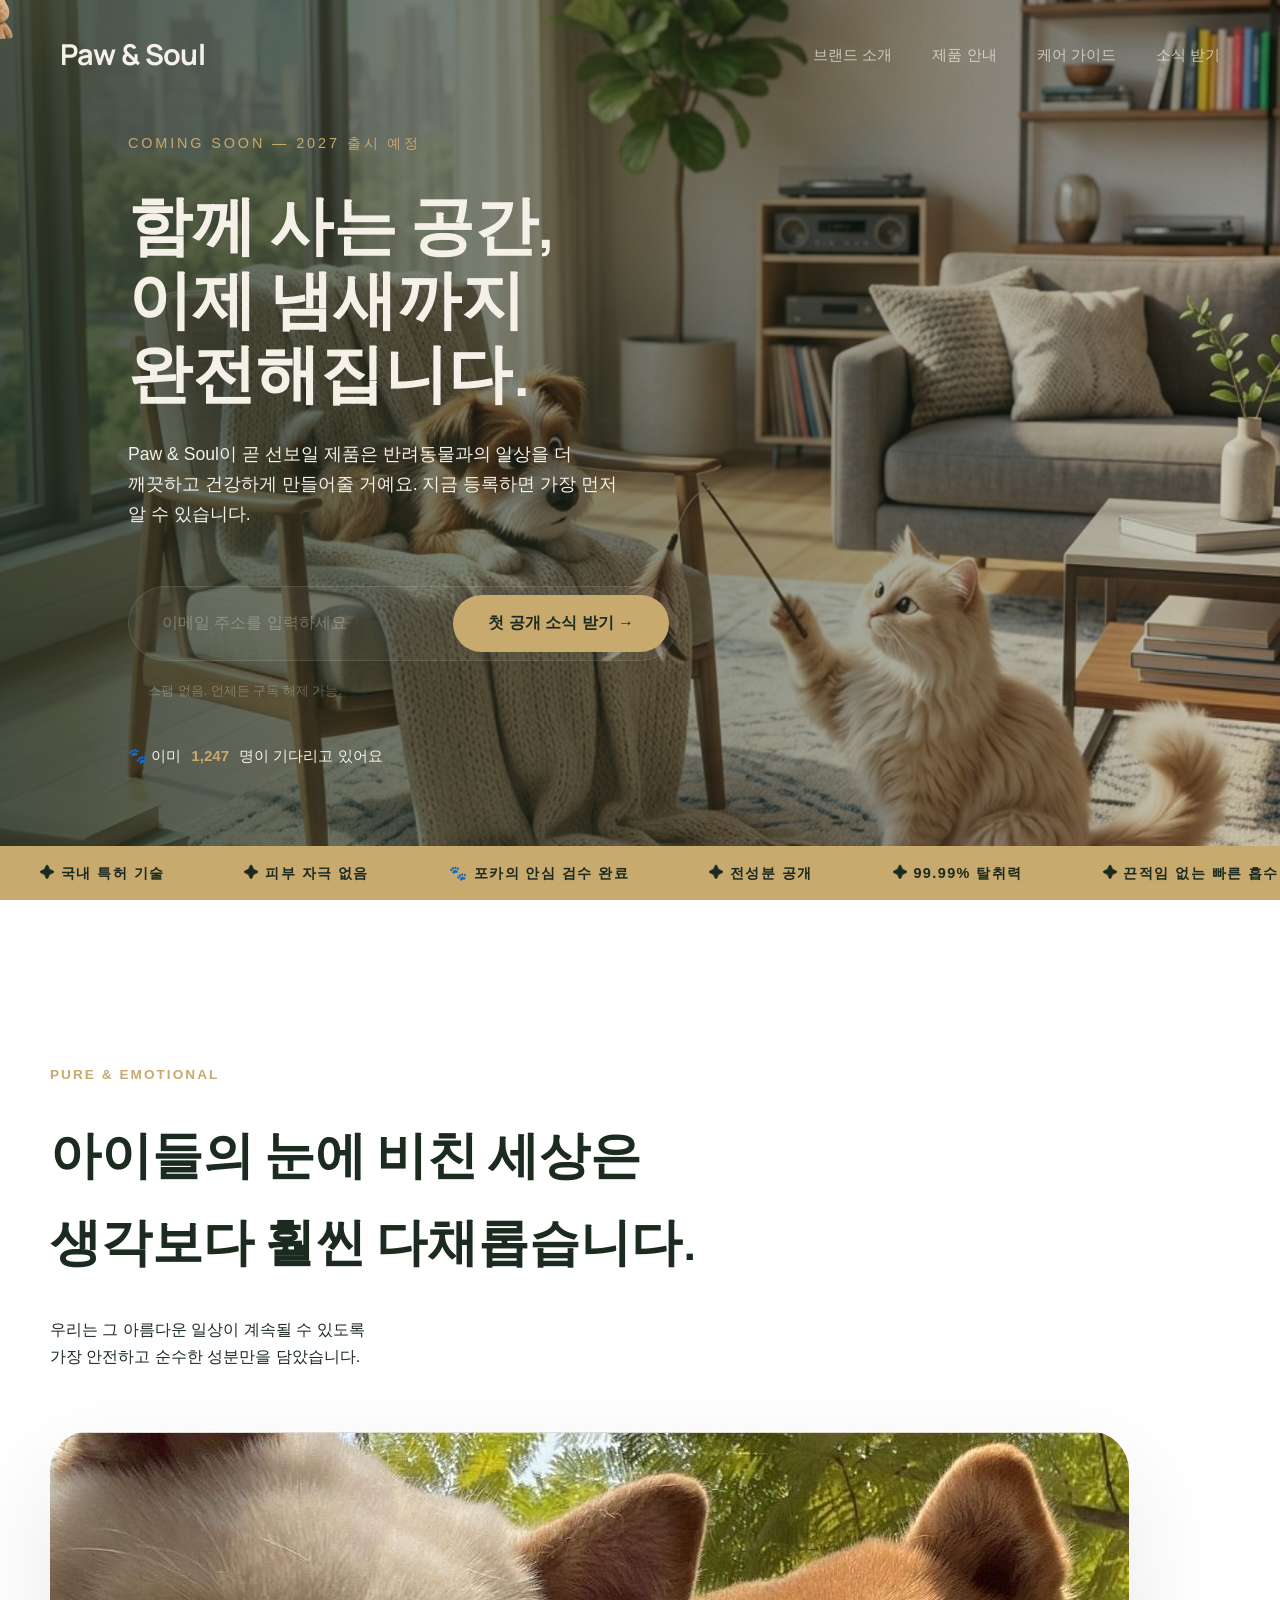
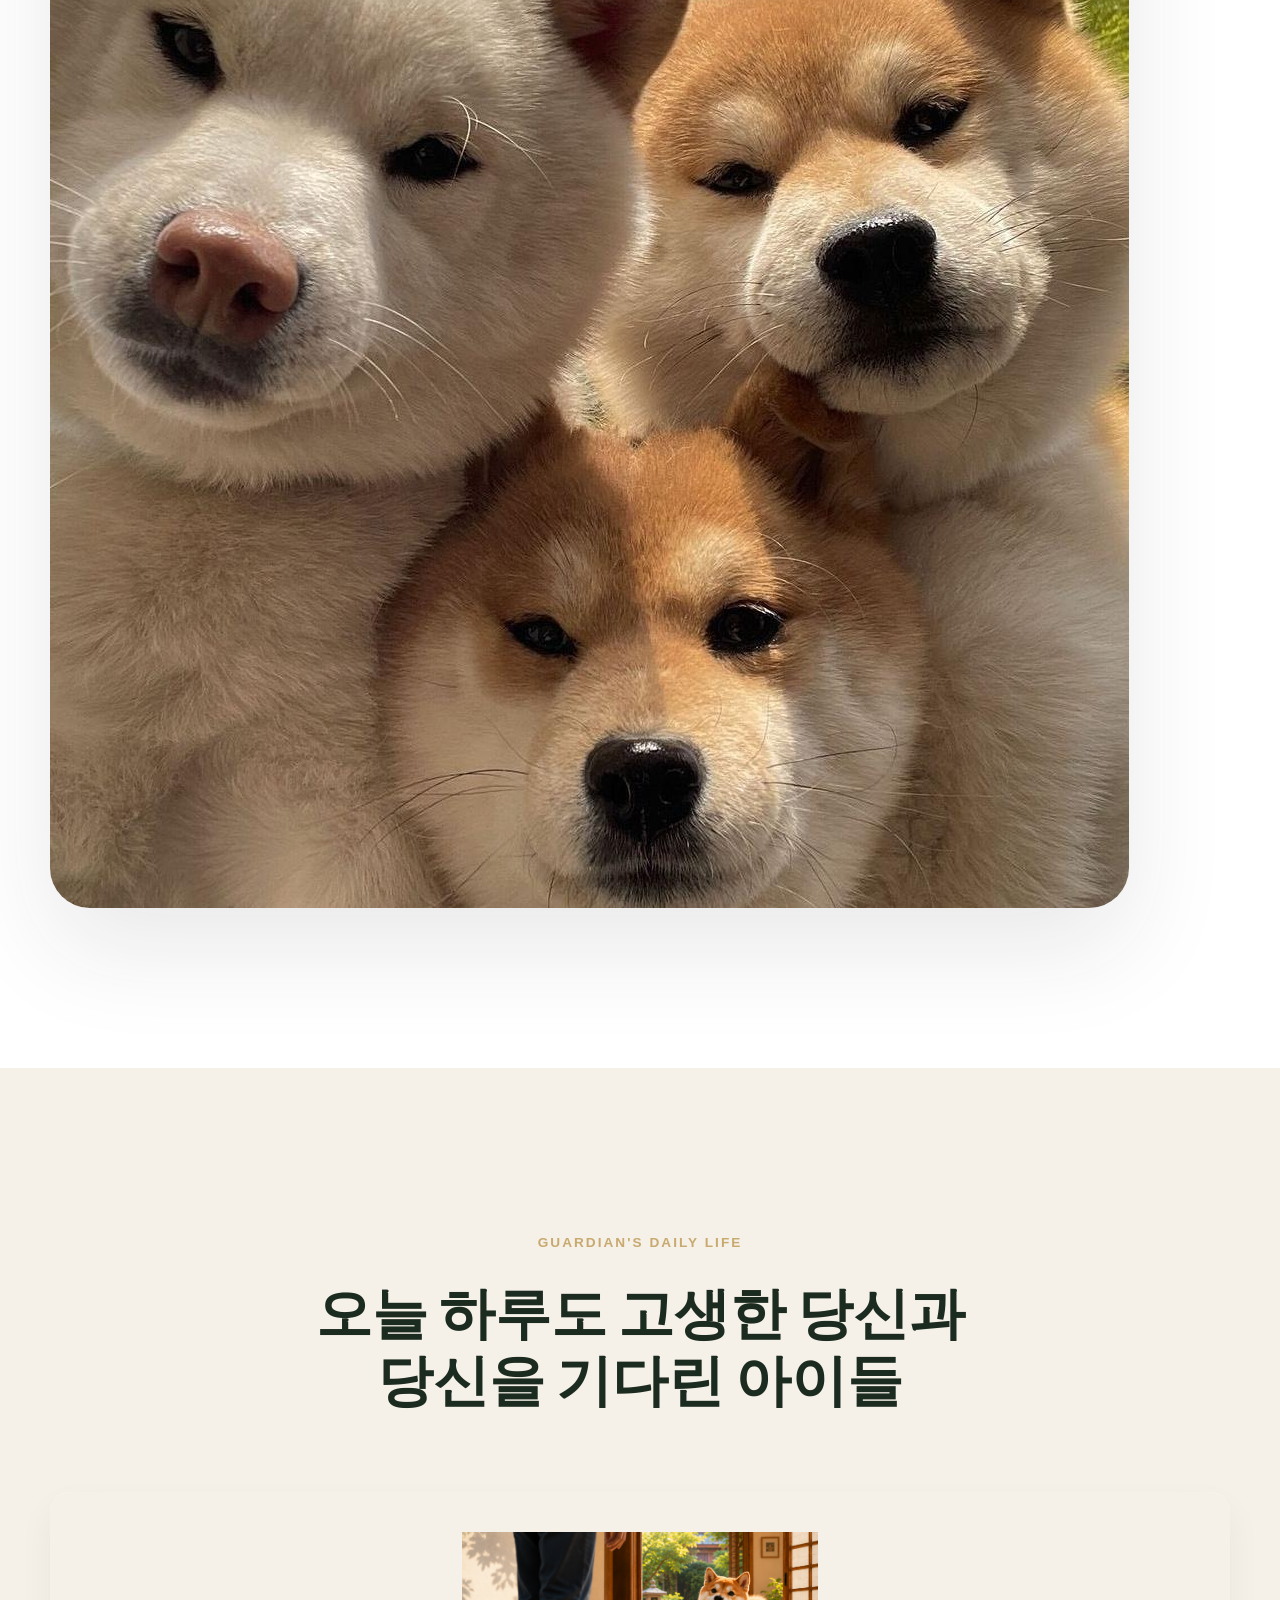
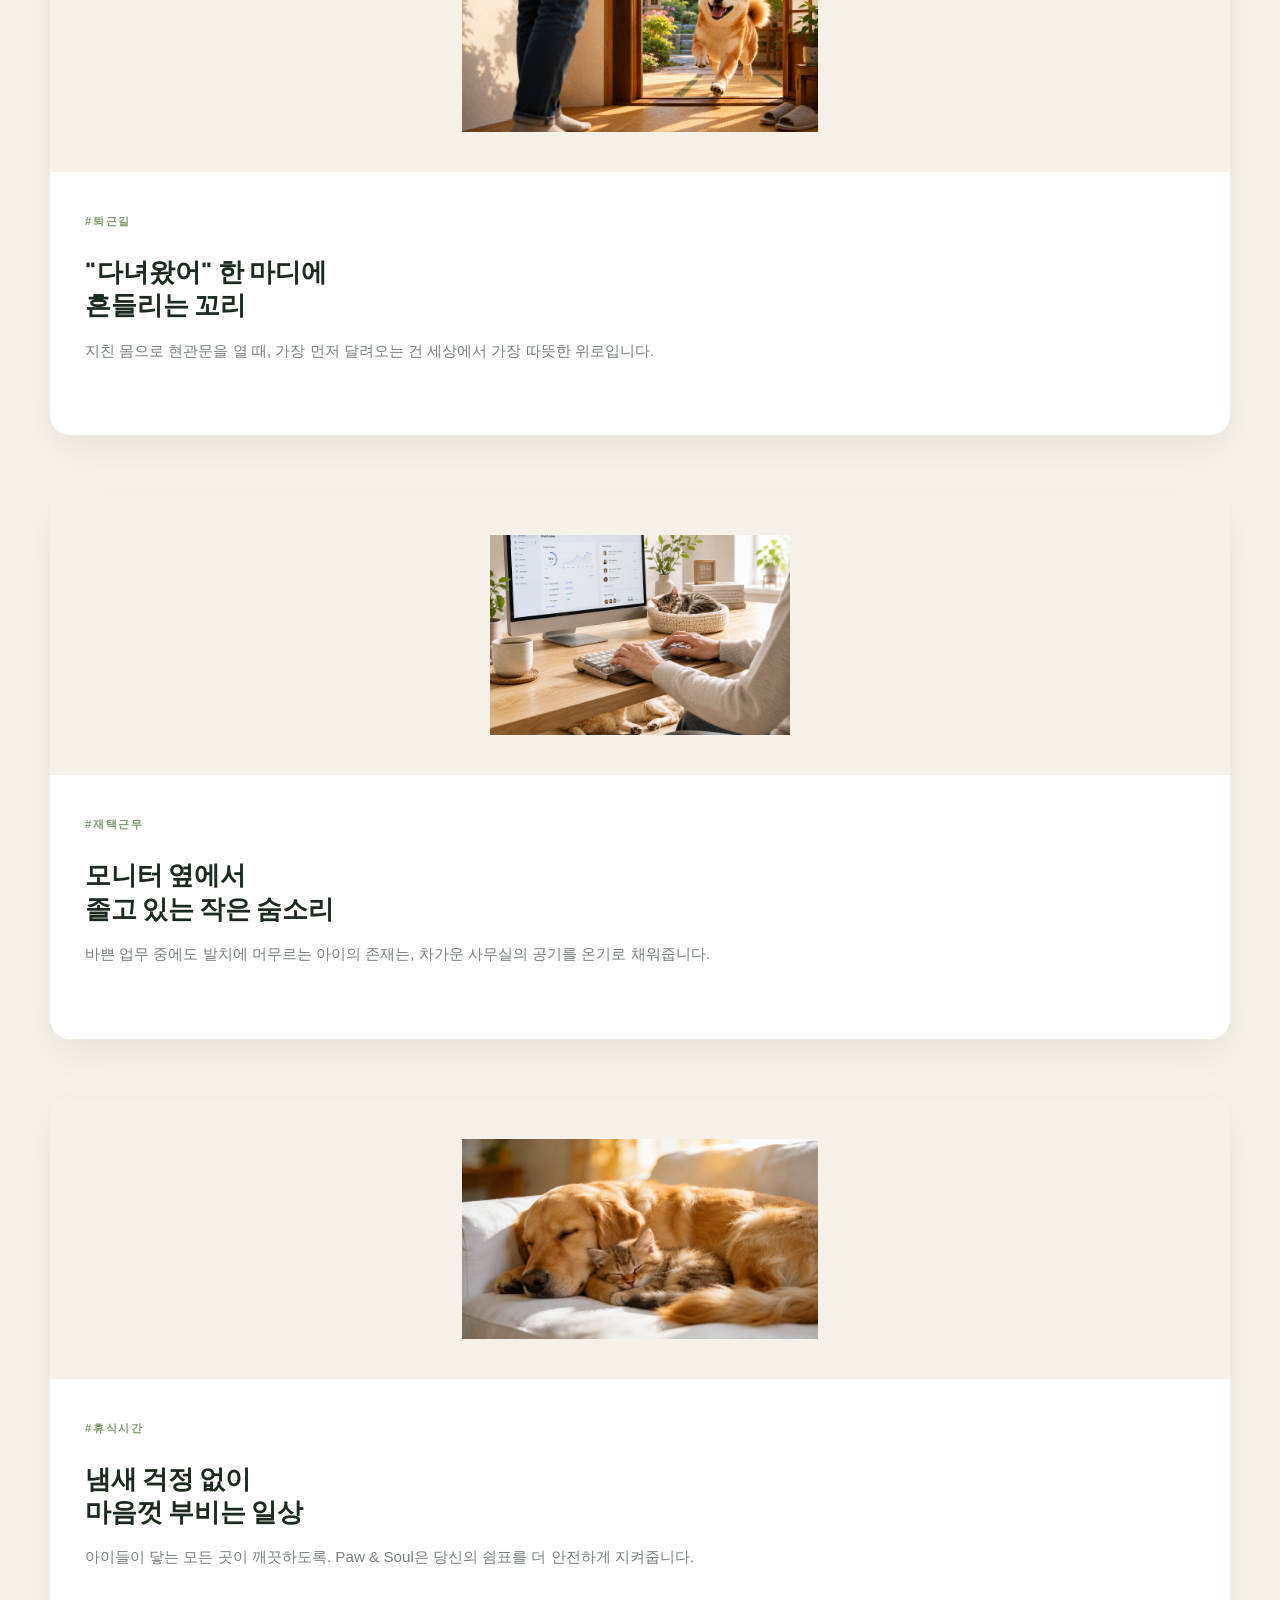
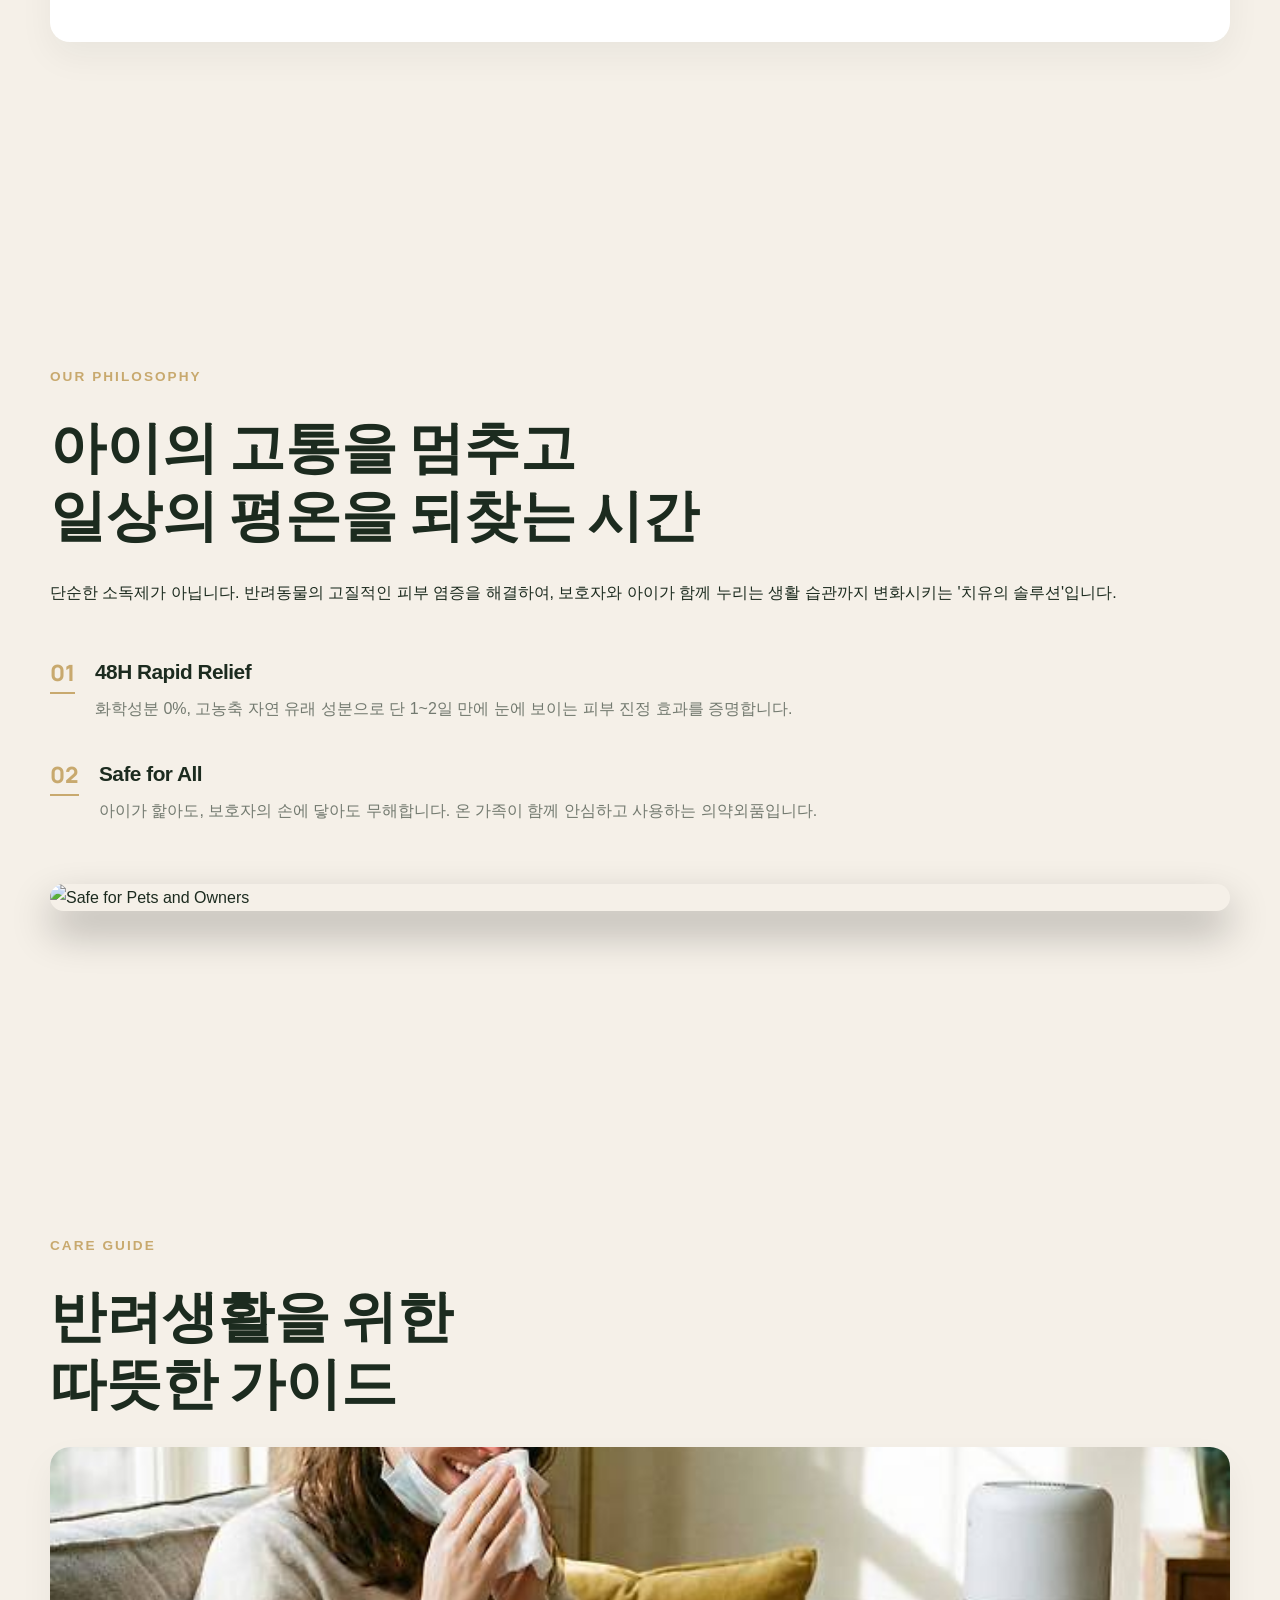
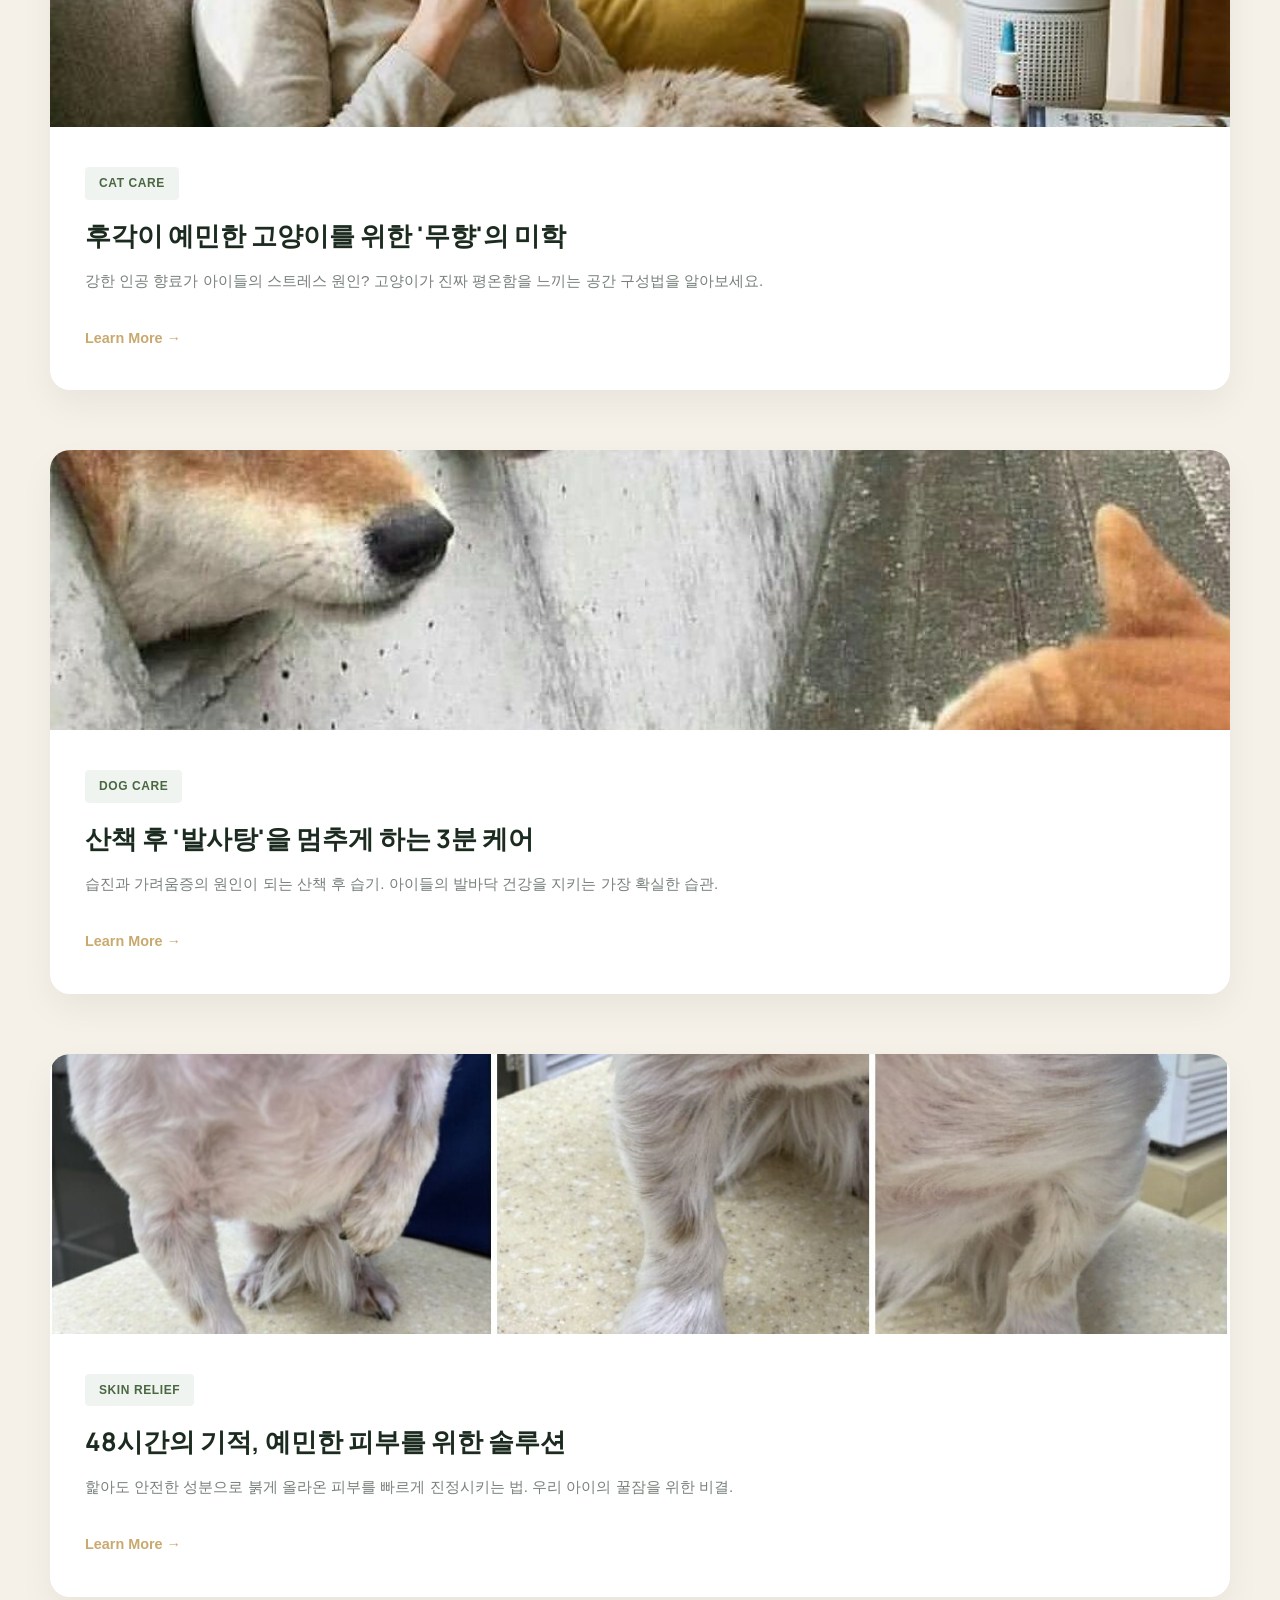
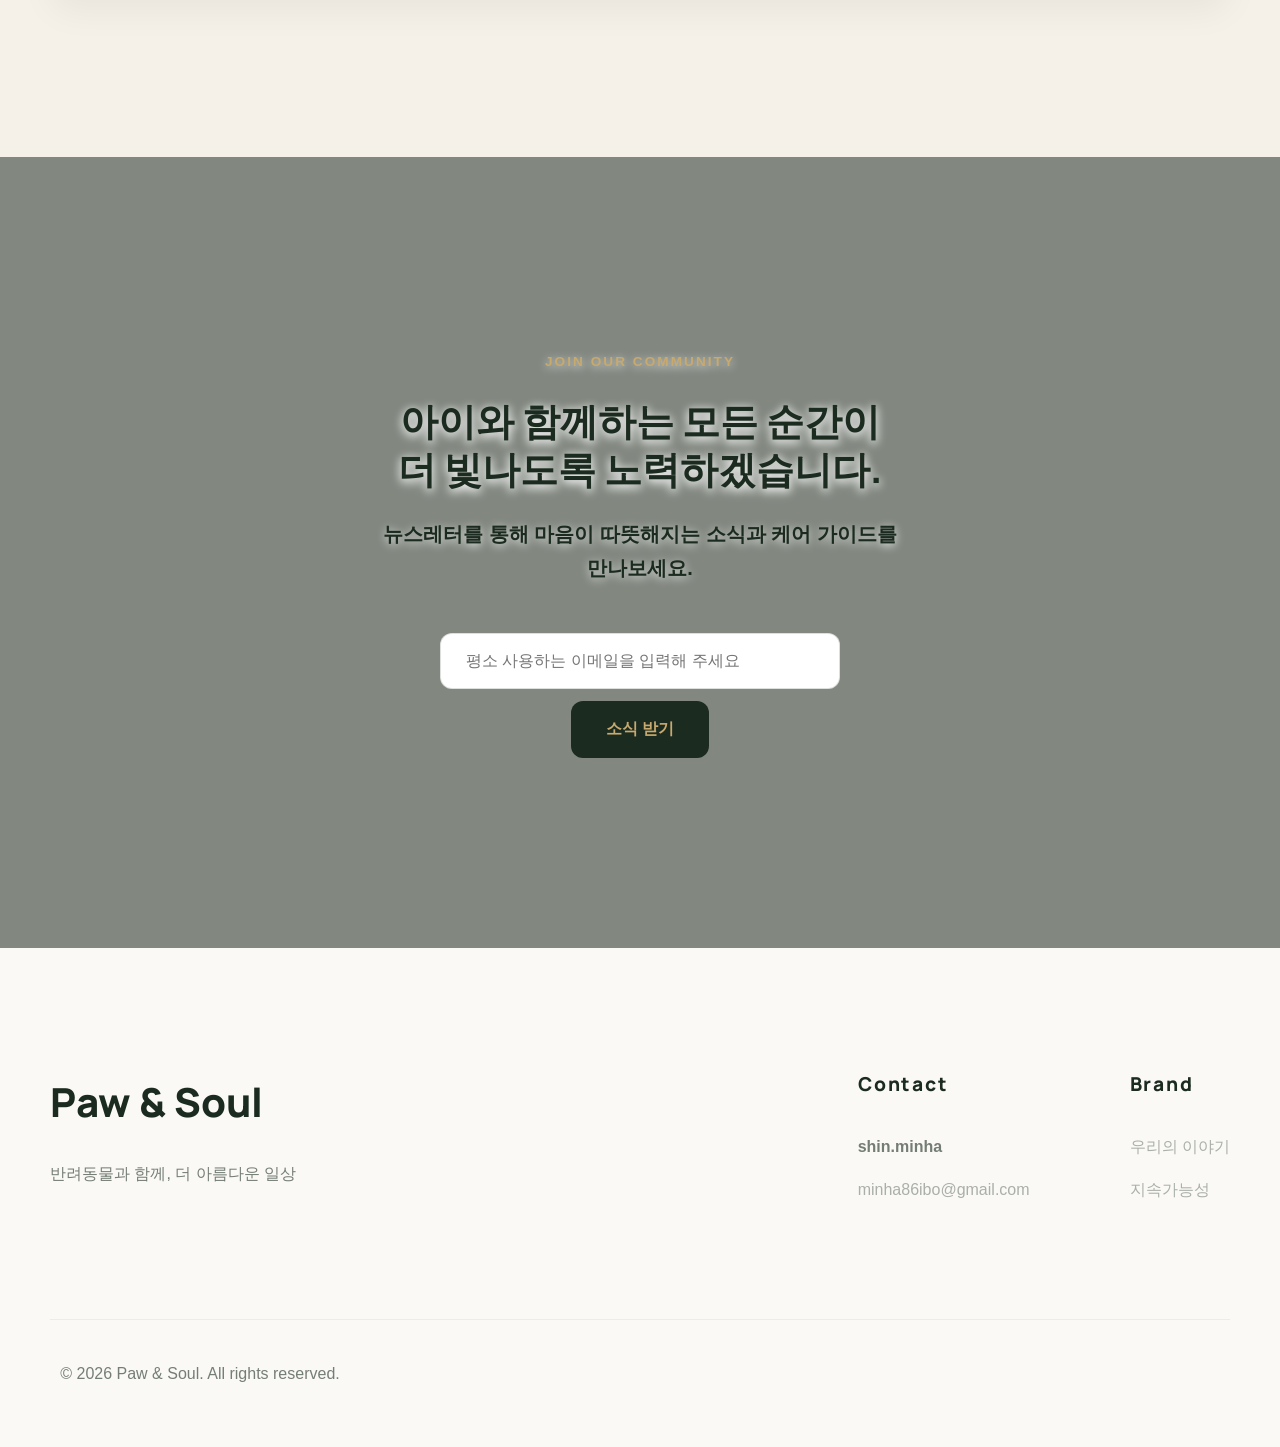
==== commit 85906f23: "Add files via upload" ====
--- a/index.html
+++ b/index.html
@@ -95,8 +95,8 @@
                     <article class="guide-card" data-aos="fade-up">
                         <div class="card-img"
                             style="background: var(--bg-cream); display: flex; align-items: center; justify-content: center; padding: 40px;">
-                            <img src="img/poka02.png" alt="Commute Poka"
-                                style="width: 180px; height: auto; object-fit: contain;">
+                            <img src="img/Guardian's Daily Life_01.png" alt="Commute"
+                                style="width: 100%; height: 100%; object-fit: contain;">
                         </div>
                         <div class="card-body">
                             <span class="label" style="font-size: 0.7rem; color: #7A9A6A;">#퇴근길</span>
@@ -107,8 +107,8 @@
                     <article class="guide-card" data-aos="fade-up" data-aos-delay="100">
                         <div class="card-img"
                             style="background: var(--bg-cream); display: flex; align-items: center; justify-content: center; padding: 40px;">
-                            <img src="img/poka_12.png" alt="Working Poka"
-                                style="width: 180px; height: auto; object-fit: contain;">
+                            <img src="img/Guardian's Daily Life_02.png" alt="Working"
+                                style="width: 100%; height: 100%; object-fit: contain;">
                         </div>
                         <div class="card-body">
                             <span class="label" style="font-size: 0.7rem; color: #7A9A6A;">#재택근무</span>
@@ -119,8 +119,8 @@
                     <article class="guide-card" data-aos="fade-up" data-aos-delay="200">
                         <div class="card-img"
                             style="background: var(--bg-cream); display: flex; align-items: center; justify-content: center; padding: 40px;">
-                            <img src="img/poka_14.png" alt="Rest Poka"
-                                style="width: 180px; height: auto; object-fit: contain;">
+                            <img src="img/Guardian's Daily Life_03.png" alt="Rest"
+                                style="width: 100%; height: 100%; object-fit: contain;">
                         </div>
                         <div class="card-body">
                             <span class="label" style="font-size: 0.7rem; color: #7A9A6A;">#휴식시간</span>
@@ -190,7 +190,6 @@
                         <div class="card-body">
                             <div class="tag-header">
                                 <span class="tag">Cat Care</span>
-                                <img src="img/poka_05.png" alt="Poka" class="card-poka">
                             </div>
                             <h3>후각이 예민한 고양이를 위한 '무향'의 미학</h3>
                             <p>강한 인공 향료가 아이들의 스트레스 원인? 고양이가 진짜 평온함을 느끼는 공간 구성법을 알아보세요.</p>
@@ -206,7 +205,6 @@
                         <div class="card-body">
                             <div class="tag-header">
                                 <span class="tag">Dog Care</span>
-                                <img src="img/poka_20.png" alt="Poka" class="card-poka">
                             </div>
                             <h3>산책 후 '발사탕'을 멈추게 하는 3분 케어</h3>
                             <p>습진과 가려움증의 원인이 되는 산책 후 습기. 아이들의 발바닥 건강을 지키는 가장 확실한 습관.</p>
@@ -222,7 +220,6 @@
                         <div class="card-body">
                             <div class="tag-header">
                                 <span class="tag">Skin Relief</span>
-                                <img src="img/poka_06.png" alt="Poka" class="card-poka">
                             </div>
                             <h3>48시간의 기적, 예민한 피부를 위한 솔루션</h3>
                             <p>핥아도 안전한 성분으로 붉게 올라온 피부를 빠르게 진정시키는 법. 우리 아이의 꿀잠을 위한 비결.</p>
@@ -236,11 +233,6 @@
 
         <!-- ───── NEWSLETTER (Redesigned: Sliding Parallax) ───── -->
         <section id="newsletter" class="section cta emotional-parallax">
-            <div class="parallax-slider">
-                <div class="parallax-slide slide-1"></div>
-                <div class="parallax-slide slide-2"></div>
-                <div class="parallax-slide slide-3"></div>
-            </div>
             <div class="parallax-overlay"></div>
             <div class="container">
                 <div class="cta-card" data-aos="fade-up">
@@ -248,7 +240,7 @@
                         <span class="label">Join Our Community</span>
                         <h2>아이와 함께하는 모든 순간이<br />더 빛나도록 노력하겠습니다.</h2>
                         <p>뉴스레터를 통해 마음이 따뜻해지는 소식과 케어 가이드를 만나보세요.</p>
-                        <form class="cta-form">
+                        <form class="cta-form" id="newsletter-subscription-form">
                             <input type="email" placeholder="평소 사용하는 이메일을 입력해 주세요" required />
                             <button type="submit" class="btn btn-primary">소식 받기</button>
                         </form>
@@ -266,25 +258,6 @@
                     <a href="/" class="footer-logo">Paw &amp; Soul</a>
                     <p>반려동물과 함께, 더 아름다운 일상</p>
 
-                    <!-- Poka's Day Storytelling Section -->
-                    <div class="footer-story">
-                        <div class="story-item" title="출근 중!">
-                            <img src="img/poka01.png" alt="Commute" class="poka-story-img bounce">
-                            <span>출근</span>
-                        </div>
-                        <div class="story-item" title="열일 중!">
-                            <img src="img/poka_09.png" alt="Work" class="poka-story-img wiggle">
-                            <span>업무</span>
-                        </div>
-                        <div class="story-item" title="조금 지쳤어요..">
-                            <img src="img/poka_08.png" alt="Tired" class="poka-story-img float">
-                            <span>지침</span>
-                        </div>
-                        <div class="story-item" title="드디어 퇴근! 안녕!">
-                            <img src="img/poka_11.png" alt="Home" class="poka-story-img wave">
-                            <span>퇴근</span>
-                        </div>
-                    </div>
                 </div>
                 <div class="footer-links">
                     <div class="footer-col">
@@ -316,7 +289,8 @@
             <button class="modal-close" onclick="closeProductComingSoonModal()">&times;</button>
             <div class="cute-modal-content">
                 <div class="cute-header">
-                    <img src="img/poka_03.png" alt="Happy Poka" class="floating-poka">
+                    <img src="img/comingsoon.png" alt="Coming Soon"
+                        style="width: 240px; height:135px; object-fit: contain; margin-bottom: 15px; animation: bounce 3s infinite ease-in-out; filter: drop-shadow(0 10px 25px rgba(0, 0, 0, 0.08));">
                     <h2>Coming Soon!</h2>
                     <p>아이들을 위한 예쁜 제품들이 열심히 준비 중이에요! ✨</p>
                 </div>
@@ -330,10 +304,6 @@
                 </div>
 
                 <div class="cute-footer">
-                    <!-- Reduced characters for a cleaner look, larger and more dynamic -->
-                    <img src="img/poka_05.png" alt="Poka" class="peek-poka bottom-left">
-                    <img src="img/poka_07.png" alt="Poka" class="peek-poka bottom-right">
-
                     <p>출시 알림을 구독하고 가장 먼저 만나보세요!</p>
                     <button class="btn-primary"
                         onclick="closeProductComingSoonModal(); window.location.hash='#newsletter';">알림 신청하러 가기</button>
@@ -369,6 +339,20 @@
                         </div>
                     </div>
                 </div>
+            </div>
+        </div>
+    </div>
+
+    <!-- ───── NEWSLETTER SUCCESS MODAL (MINIMAL & PREMIUM) ───── -->
+    <div id="newsletter-success-modal" class="modal">
+        <div class="modal-overlay" onclick="closeNewsletterSuccessModal()"></div>
+        <div class="modal-container success-modal">
+            <button class="modal-close" onclick="closeNewsletterSuccessModal()">&times;</button>
+            <div class="success-modal-content">
+                <div class="success-icon">🎉</div>
+                <h2>구독해주셔서 감사합니다!</h2>
+                <p>앞으로 신제품 출시 소식, 특별한 이벤트 및 공지사항을 입력하신 이메일로 가장 먼저 전해드릴게요.</p>
+                <button class="btn-confirm" onclick="closeNewsletterSuccessModal()">확인</button>
             </div>
         </div>
     </div>
@@ -479,6 +463,30 @@
             document.body.style.overflow = '';
         }
 
+        // Modal Logic (Newsletter Success)
+        const newsletterSuccessModal = document.getElementById('newsletter-success-modal');
+        const newsletterForm = document.getElementById('newsletter-subscription-form');
+
+        if (newsletterForm) {
+            newsletterForm.addEventListener('submit', (e) => {
+                e.preventDefault();
+                const emailInput = newsletterForm.querySelector('input[type="email"]');
+                if (emailInput && emailInput.value.includes('@')) {
+                    // Open modal
+                    newsletterSuccessModal.classList.add('is-active');
+                    document.body.style.overflow = 'hidden';
+                    
+                    // Clear input
+                    emailInput.value = '';
+                }
+            });
+        }
+
+        function closeNewsletterSuccessModal() {
+            newsletterSuccessModal.classList.remove('is-active');
+            document.body.style.overflow = '';
+        }
+
         // Poka Cursor
         const poka = document.querySelector('.poka-cursor');
         window.onmousemove = (e) => {
--- a/style.css
+++ b/style.css
@@ -1220,63 +1220,10 @@
     justify-content: center;
     text-align: center;
     min-height: 600px;
-}
-
-.parallax-slider {
-    position: absolute;
-    top: 0;
-    left: 0;
-    width: 100%;
-    height: 100%;
-    z-index: 0;
-}
-
-.parallax-slide {
-    position: absolute;
-    top: 0;
-    left: 0;
-    width: 100%;
-    height: 100%;
+    background-image: url('img/emotional_bg.png');
     background-attachment: fixed;
     background-size: cover;
     background-position: center;
-    opacity: 0;
-    animation: parallaxFade 15s infinite;
-}
-
-.slide-1 {
-    background-image: url('img/5320.png');
-    /* Local Pomeranian image */
-    animation-delay: 0s;
-}
-
-.slide-2 {
-    background-image: url('img/sc2026.jpg');
-    /* Local Cat/Owner image */
-    animation-delay: 5s;
-}
-
-.slide-3 {
-    background-image: url('img/siba_03.jpg');
-    /* Local Dog/Owner image */
-    animation-delay: 10s;
-}
-
-
-
-
-@keyframes parallaxFade {
-
-    0%,
-    28%,
-    100% {
-        opacity: 0;
-    }
-
-    5%,
-    23% {
-        opacity: 1;
-    }
 }
 
 .parallax-overlay {
@@ -1285,8 +1232,8 @@
     left: 0;
     width: 100%;
     height: 100%;
-    background: linear-gradient(to bottom, rgba(255, 255, 255, 0.2), rgba(255, 255, 255, 0.4));
-    /* Reduced opacity for more clarity */
+    background: rgba(254, 251, 247, 0.45); /* Warm milk tone overlay */
+    backdrop-filter: blur(1px); /* Soft focus effect for readability */
     z-index: 1;
 }
 
@@ -1328,44 +1275,47 @@
 
 .emotional-parallax .cta-form {
     display: flex;
-    gap: 15px;
+    gap: 12px;
     max-width: 550px;
     margin: 0 auto;
+    align-items: center;
 }
 
 .emotional-parallax input {
     flex: 1;
-    padding: 22px 30px;
-    border-radius: 20px;
-    border: 1px solid rgba(0, 0, 0, 0.1);
+    padding: 18px 25px;
+    border-radius: 12px;
+    border: 1px solid rgba(28, 43, 31, 0.15);
     background: #FFF;
-    font-size: 1.05rem;
+    font-size: 1rem;
+    color: var(--primary);
     transition: var(--transition);
 }
 
 .emotional-parallax input:focus {
-    border-color: var(--accent);
+    border-color: var(--primary);
     outline: none;
-    box-shadow: 0 0 0 5px rgba(200, 169, 110, 0.1);
+    box-shadow: 0 0 0 4px rgba(28, 43, 31, 0.08);
 }
 
 .emotional-parallax .btn-primary {
-    padding: 22px 45px;
+    padding: 18px 35px;
     background: var(--primary);
     color: var(--accent);
-    border-radius: 20px;
-    font-weight: 800;
-    font-size: 1.1rem;
+    border-radius: 12px;
+    font-weight: 700;
+    font-size: 1rem;
     transition: var(--transition);
     border: none;
     cursor: pointer;
+    white-space: nowrap;
 }
 
 .emotional-parallax .btn-primary:hover {
     background: var(--accent);
     color: var(--primary);
-    transform: translateY(-5px);
-    box-shadow: 0 15px 30px rgba(200, 169, 110, 0.3);
+    transform: translateY(-3px);
+    box-shadow: 0 10px 20px rgba(28, 43, 31, 0.15);
 }
 
 /* ───── REDESIGNED FOOTER (Light & Warm) ───── */
@@ -1572,4 +1522,69 @@
         padding: 40px 30px;
         overflow-y: visible;
     }
+}
+
+/* ───── NEWSLETTER SUCCESS MODAL ───── */
+.modal-container.success-modal {
+    width: 90%;
+    max-width: 480px;
+    height: auto;
+    max-height: 90vh;
+    padding: 50px 30px;
+    border-radius: 24px;
+    text-align: center;
+    background: #FAF9F6;
+    border: 2px solid rgba(28, 43, 31, 0.05);
+    box-shadow: 0 30px 80px rgba(10, 22, 18, 0.15);
+    overflow: visible;
+}
+
+.success-modal-content {
+    display: flex;
+    flex-direction: column;
+    align-items: center;
+    gap: 15px;
+}
+
+.success-icon {
+    font-size: 3.5rem;
+    margin-bottom: 5px;
+    animation: gentleBounce 3s infinite ease-in-out;
+}
+
+.success-modal-content h2 {
+    font-family: var(--font-serif);
+    font-size: 1.8rem;
+    color: var(--primary);
+    margin: 0;
+    font-weight: 800;
+}
+
+.success-modal-content p {
+    font-size: 1rem;
+    color: #555555;
+    line-height: 1.6;
+    margin-bottom: 15px;
+    word-break: keep-all;
+}
+
+.btn-confirm {
+    width: 100%;
+    padding: 16px 0;
+    background: var(--primary);
+    color: var(--accent);
+    border-radius: 12px;
+    font-size: 1.05rem;
+    font-weight: 700;
+    border: none;
+    cursor: pointer;
+    box-shadow: 0 8px 25px rgba(28, 43, 31, 0.15);
+    transition: var(--transition);
+}
+
+.btn-confirm:hover {
+    background: var(--accent);
+    color: var(--primary);
+    transform: translateY(-2px);
+    box-shadow: 0 12px 30px rgba(200, 169, 110, 0.3);
 }
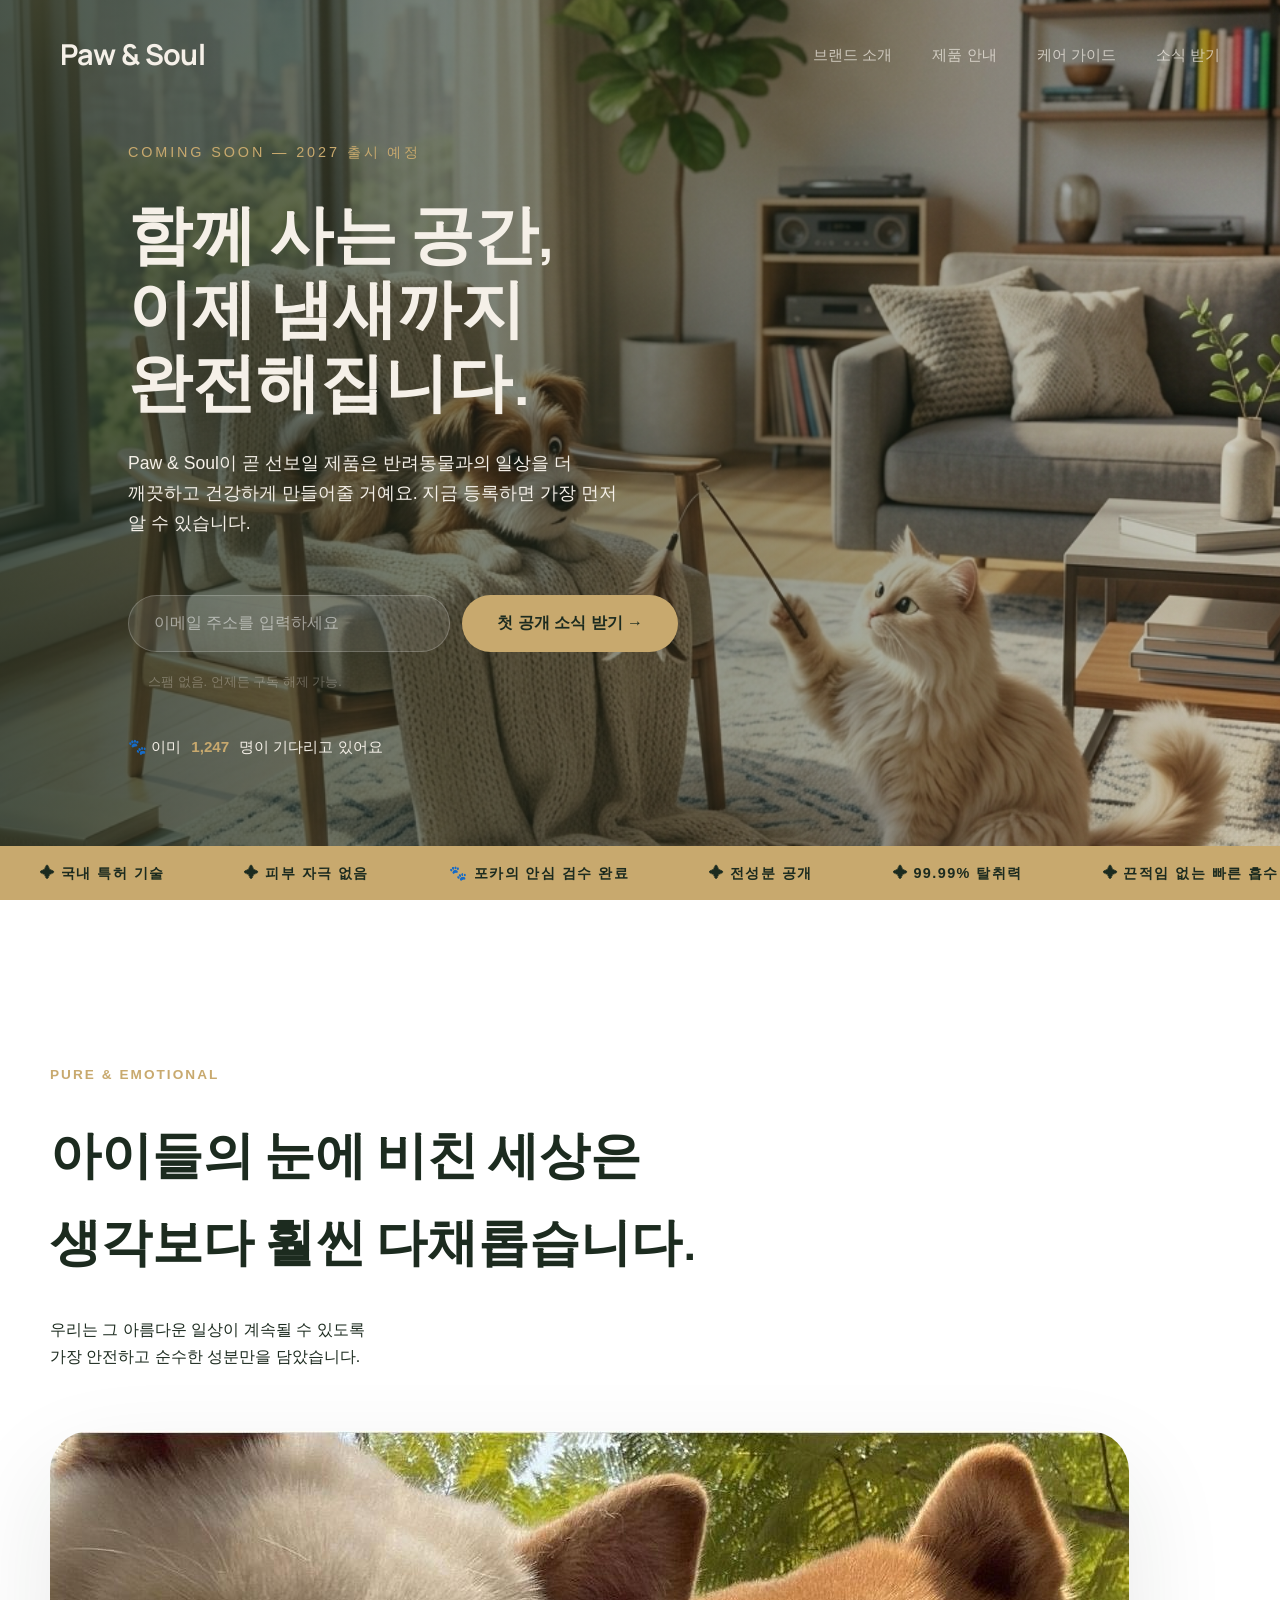
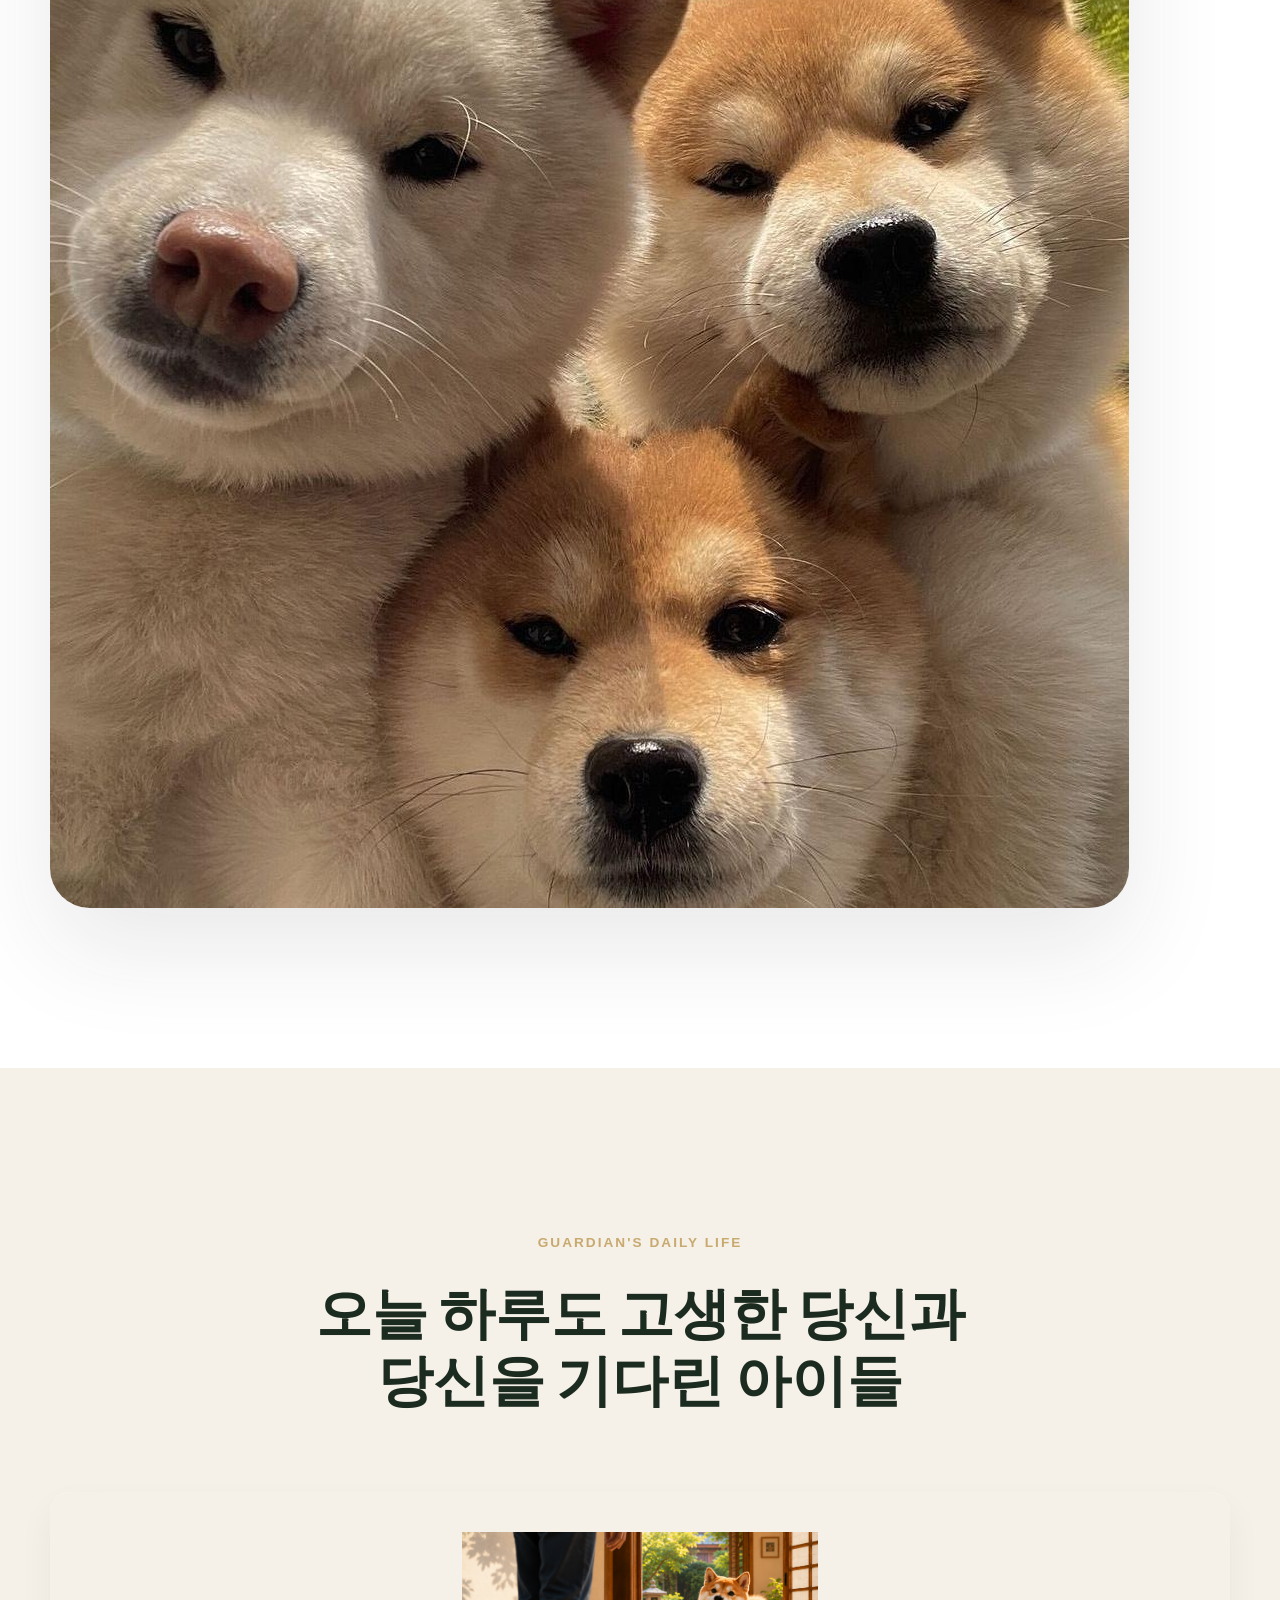
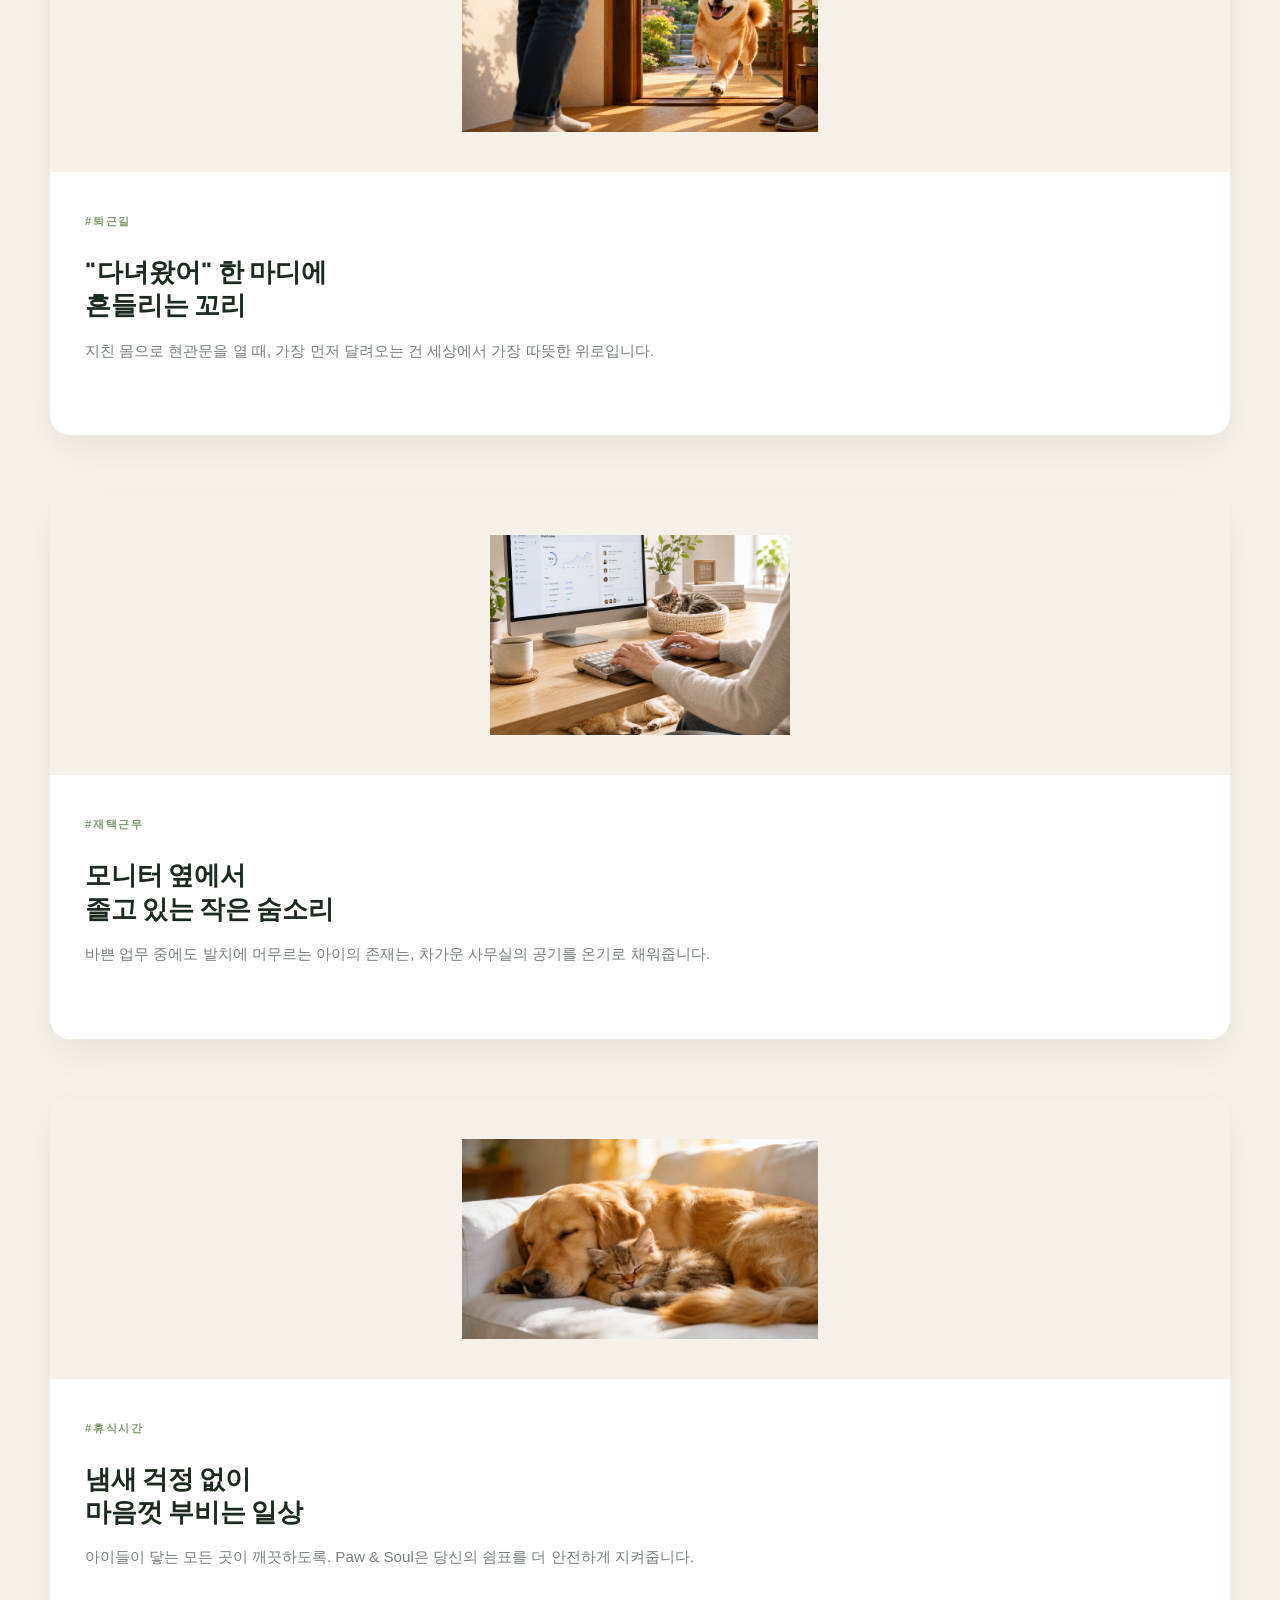
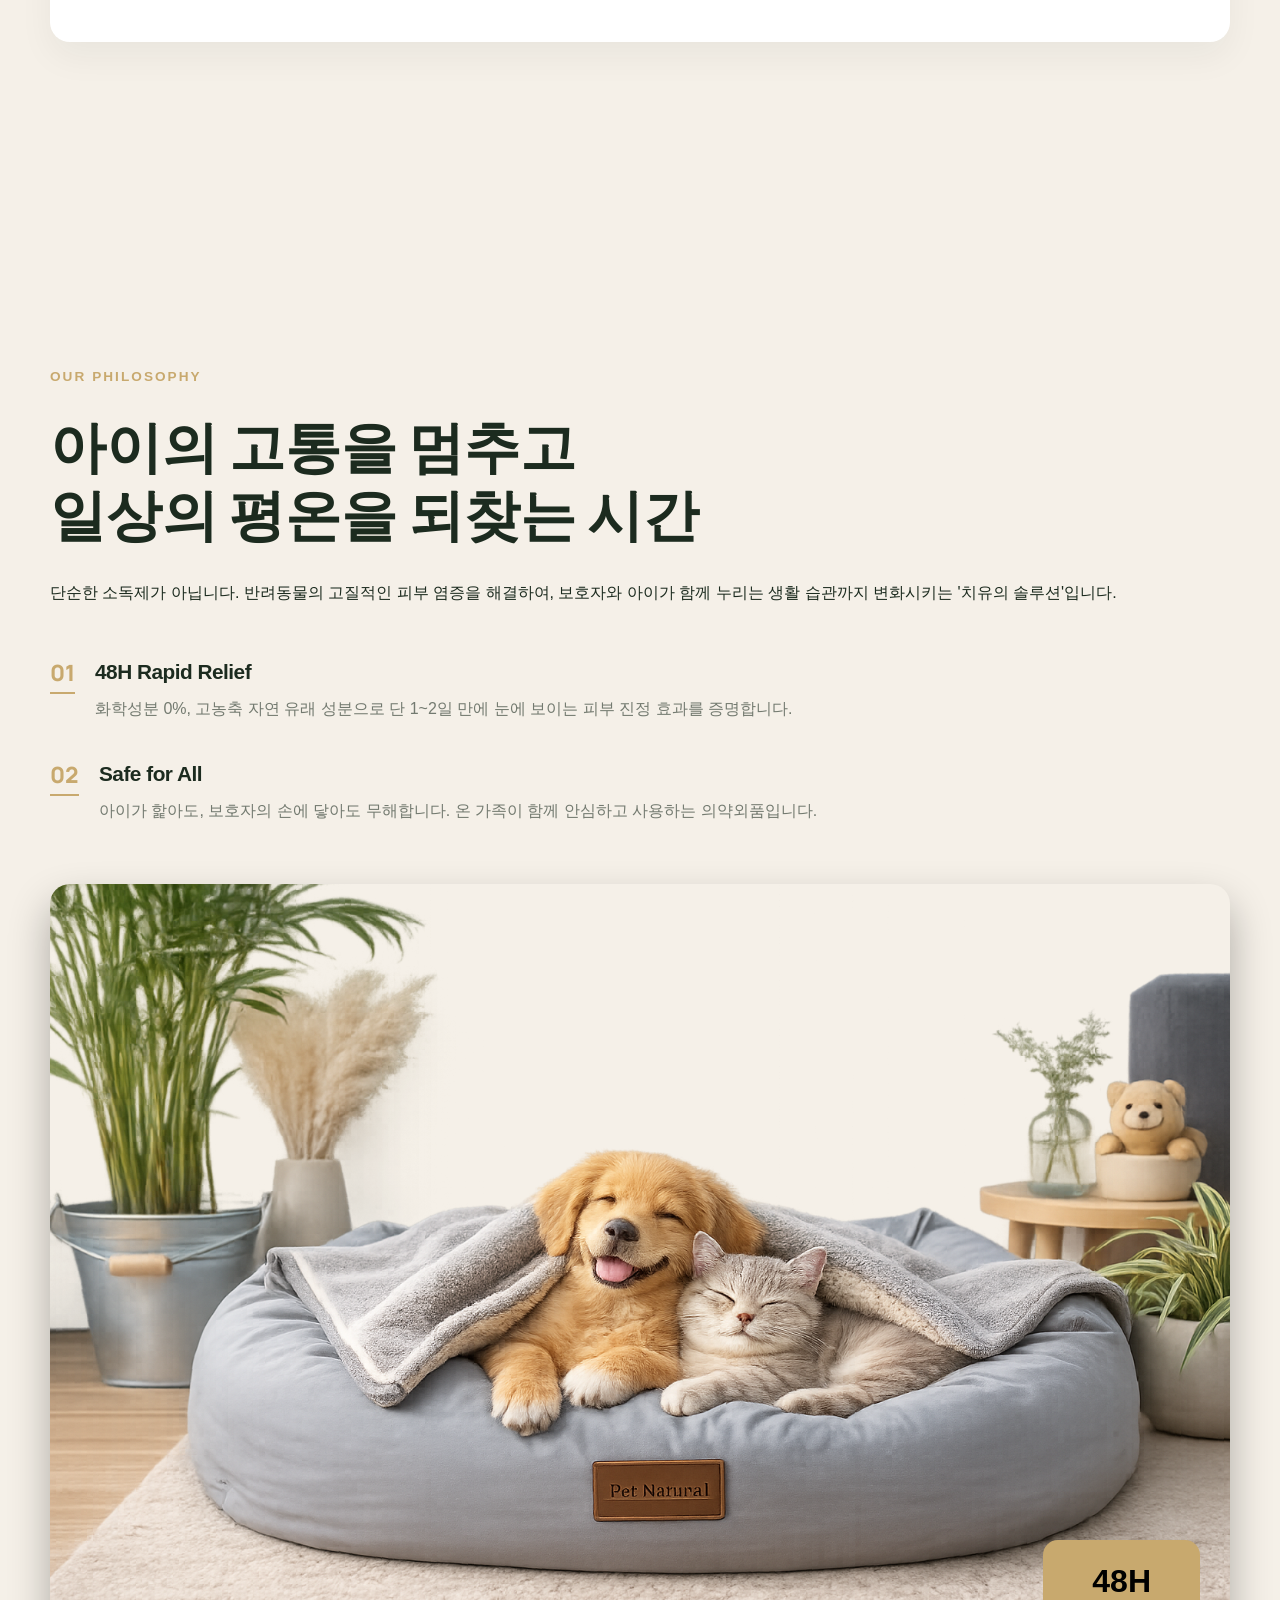
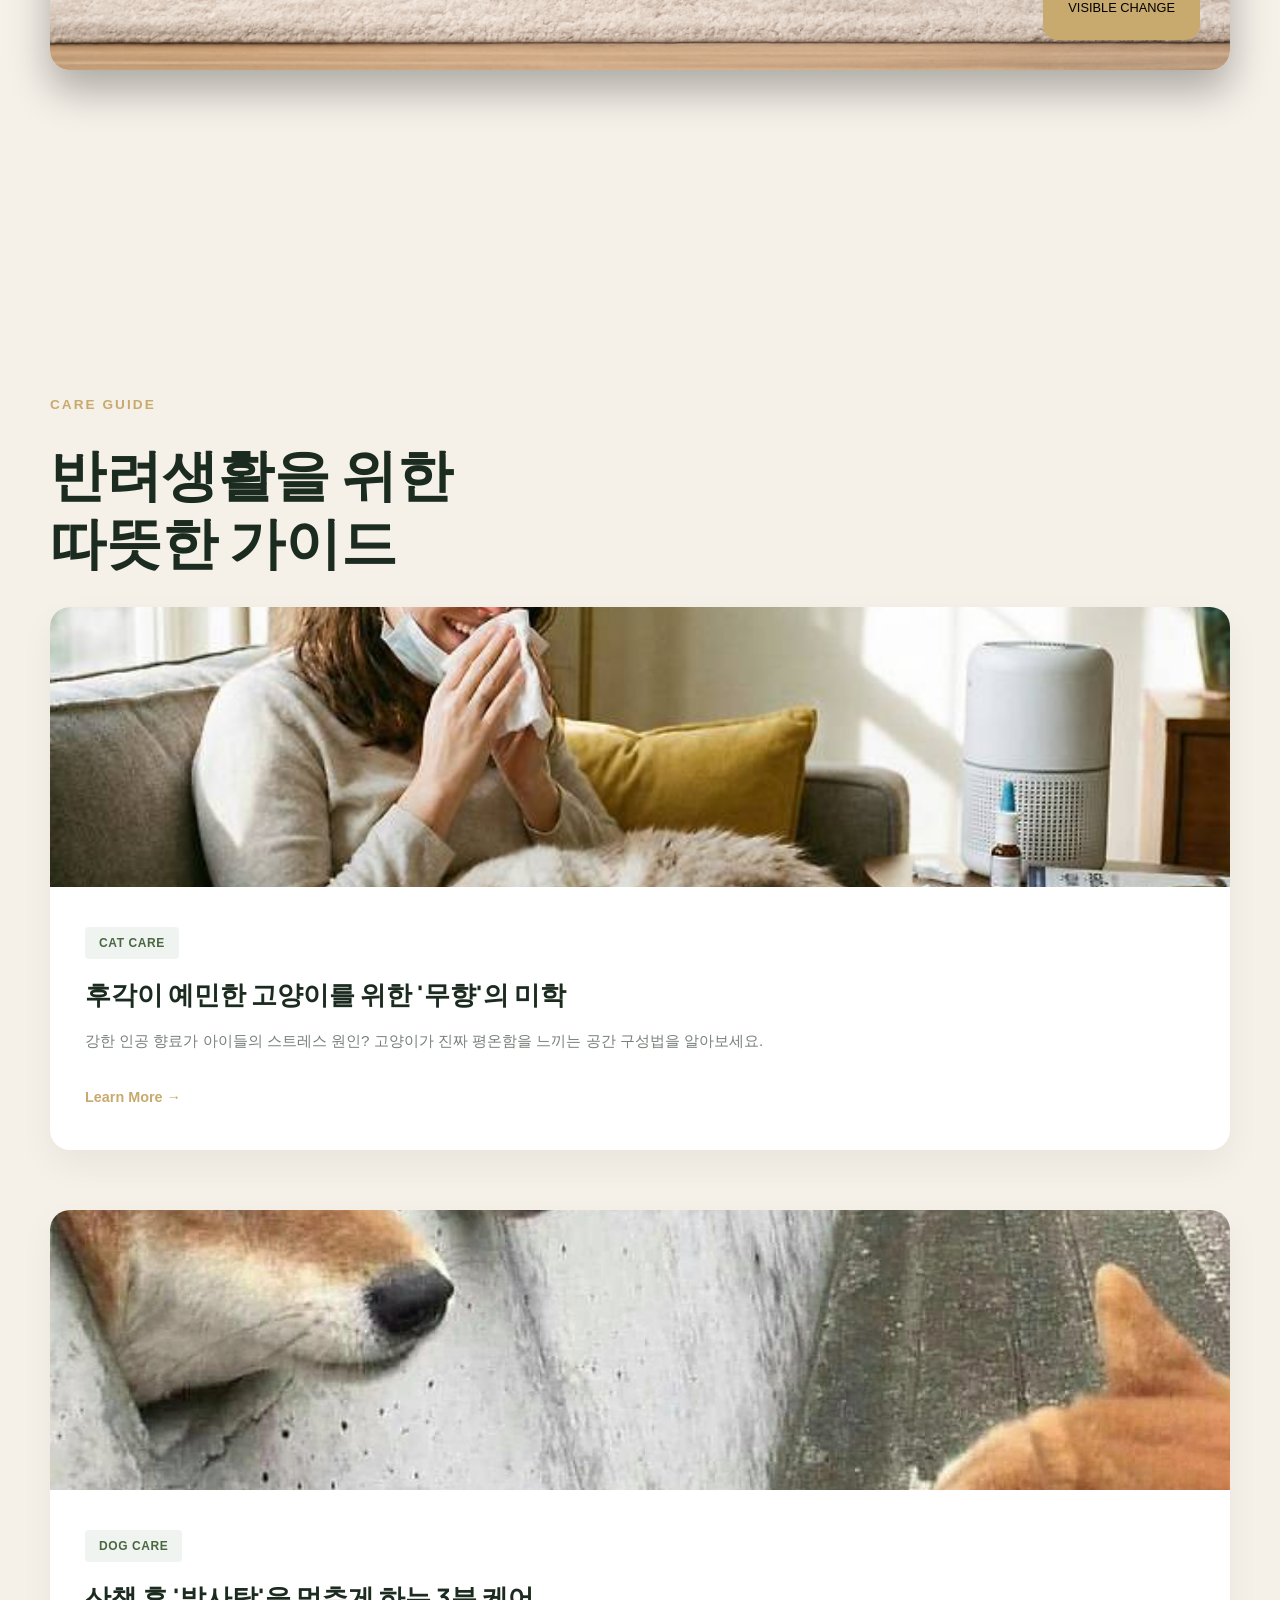
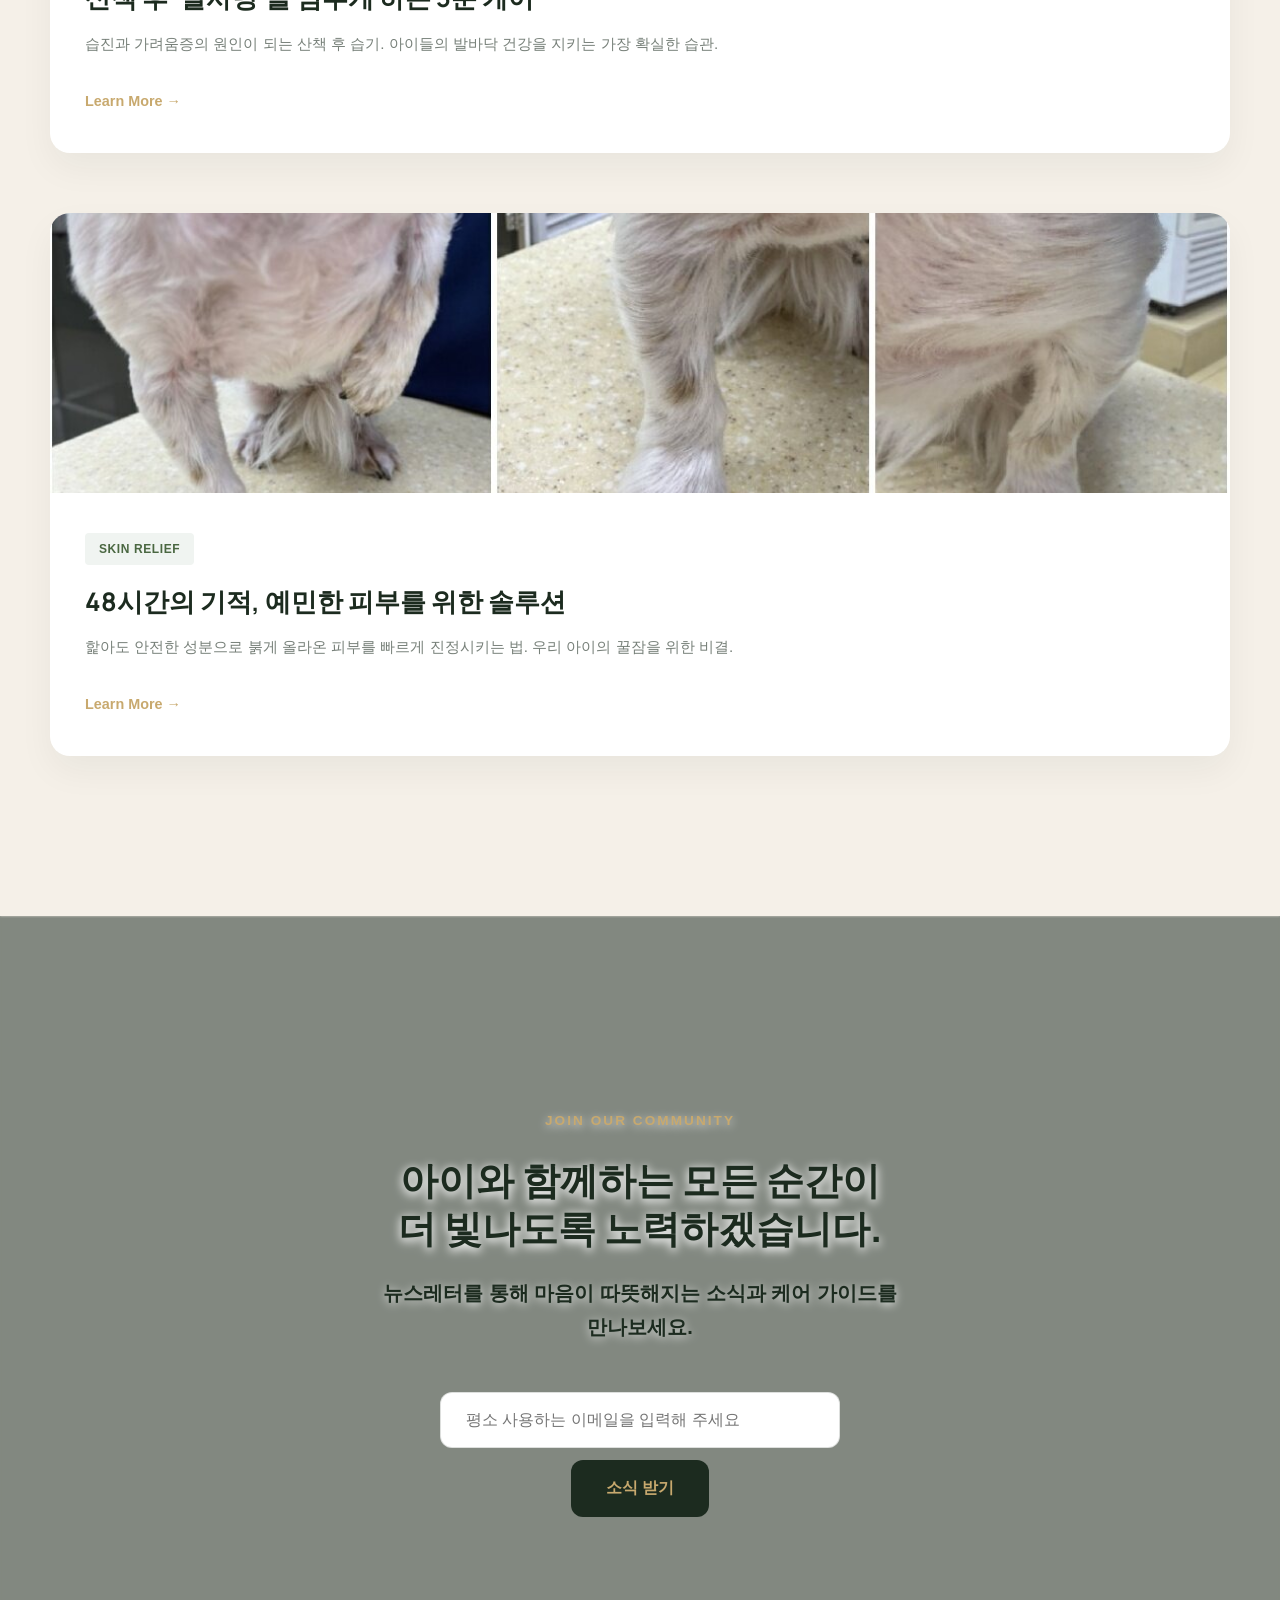
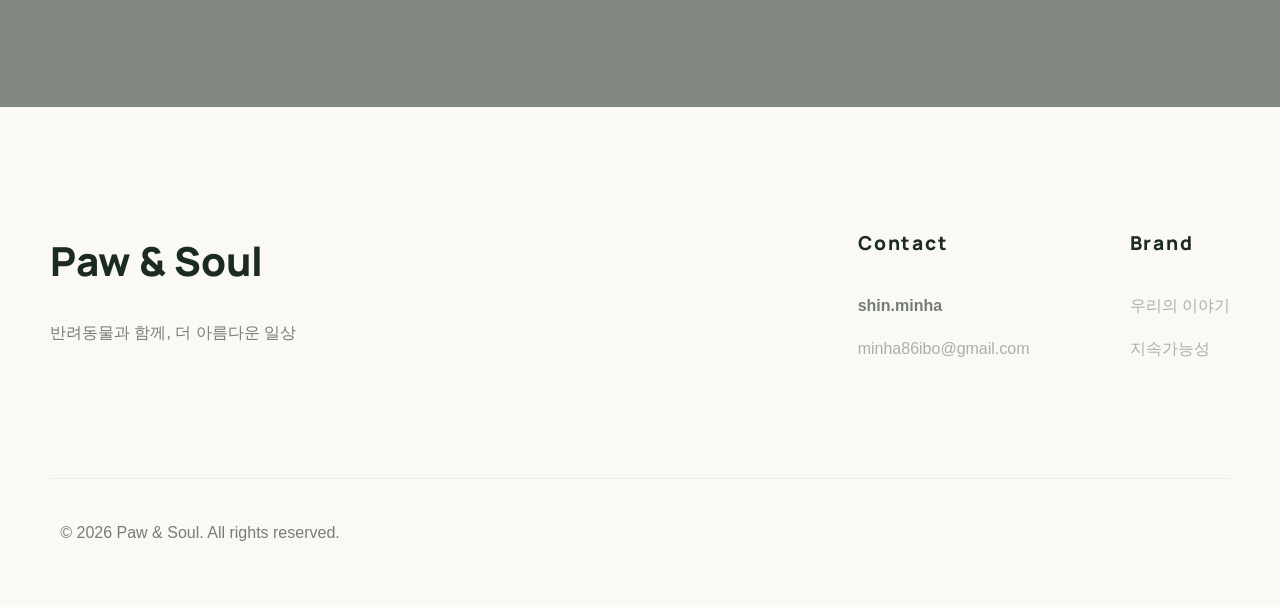
==== commit 5070d052: "Add files via upload" ====
--- a/index.html
+++ b/index.html
@@ -12,12 +12,17 @@
 </head>
 
 <body>
-    <div class="poka-cursor"></div>
+    <div id="sparkles-container"></div>
 
     <!-- ───── NAVIGATION ───── -->
     <nav>
         <a href="/" class="logo">Paw & Soul</a>
-        <div class="nav-menu">
+        <div class="hamburger" id="hamburger-menu">
+            <span></span>
+            <span></span>
+            <span></span>
+        </div>
+        <div class="nav-menu" id="nav-menu">
             <a href="#about">브랜드 소개</a>
             <a href="javascript:void(0)" onclick="openProductComingSoonModal()">제품 안내</a>
             <a href="#guides">케어 가이드</a>
@@ -161,7 +166,7 @@
                         </ul>
                     </div>
                     <div class="image-wrapper" data-aos="fade-left">
-                        <img src="https://images.unsplash.com/photo-1581888227599-779811939961?w=800&q=80"
+                        <img src="img/cat_dog.png"
                             alt="Safe for Pets and Owners">
                         <div class="image-badge">
                             <span class="badge-num">48H</span>
@@ -347,11 +352,10 @@
     <div id="newsletter-success-modal" class="modal">
         <div class="modal-overlay" onclick="closeNewsletterSuccessModal()"></div>
         <div class="modal-container success-modal">
-            <button class="modal-close" onclick="closeNewsletterSuccessModal()">&times;</button>
+            <button class="modal-close" onclick="closeNewsletterSuccessModal()" style="color: #FFF;">&times;</button>
             <div class="success-modal-content">
-                <div class="success-icon">🎉</div>
-                <h2>구독해주셔서 감사합니다!</h2>
-                <p>앞으로 신제품 출시 소식, 특별한 이벤트 및 공지사항을 입력하신 이메일로 가장 먼저 전해드릴게요.</p>
+                <h2>🎉 반갑습니다, 보호자님!</h2>
+                <p>아이와 함께하는 공간이 더 맑고 완전해질 수 있도록, Paw & Soul의 첫 신제품 출시 소식과 특별한 혜택을 입력하신 이메일로 가장 먼저 전해드릴게요. 우리 아이를 위한 깨끗한 약속, 조금만 기다려주세요! ✨</p>
                 <button class="btn-confirm" onclick="closeNewsletterSuccessModal()">확인</button>
             </div>
         </div>
@@ -369,6 +373,26 @@
             if (window.scrollY > 50) nav.classList.add('scrolled');
             else nav.classList.remove('scrolled');
         };
+
+        // Hamburger Menu
+        const hamburger = document.getElementById('hamburger-menu');
+        const navMenu = document.getElementById('nav-menu');
+        if (hamburger) {
+            hamburger.addEventListener('click', () => {
+                hamburger.classList.toggle('active');
+                navMenu.classList.toggle('active');
+            });
+        }
+        
+        const navLinks = document.querySelectorAll('.nav-menu a');
+        navLinks.forEach(link => {
+            link.addEventListener('click', () => {
+                if (hamburger && hamburger.classList.contains('active')) {
+                    hamburger.classList.remove('active');
+                    navMenu.classList.remove('active');
+                }
+            });
+        });
 
         // Hero Staggered Animations
         document.addEventListener('DOMContentLoaded', () => {
@@ -466,20 +490,28 @@
         // Modal Logic (Newsletter Success)
         const newsletterSuccessModal = document.getElementById('newsletter-success-modal');
         const newsletterForm = document.getElementById('newsletter-subscription-form');
+        const launchForm = document.getElementById('launch-form');
+
+        function handleSubscriptionSubmit(e) {
+            e.preventDefault();
+            const form = e.target;
+            const emailInput = form.querySelector('input[type="email"]');
+            if (emailInput && emailInput.value.includes('@')) {
+                // Open modal
+                newsletterSuccessModal.classList.add('is-active');
+                document.body.style.overflow = 'hidden';
+                
+                // Clear input
+                emailInput.value = '';
+            }
+        }
 
         if (newsletterForm) {
-            newsletterForm.addEventListener('submit', (e) => {
-                e.preventDefault();
-                const emailInput = newsletterForm.querySelector('input[type="email"]');
-                if (emailInput && emailInput.value.includes('@')) {
-                    // Open modal
-                    newsletterSuccessModal.classList.add('is-active');
-                    document.body.style.overflow = 'hidden';
-                    
-                    // Clear input
-                    emailInput.value = '';
-                }
-            });
+            newsletterForm.addEventListener('submit', handleSubscriptionSubmit);
+        }
+        
+        if (launchForm) {
+            launchForm.addEventListener('submit', handleSubscriptionSubmit);
         }
 
         function closeNewsletterSuccessModal() {
@@ -487,12 +519,102 @@
             document.body.style.overflow = '';
         }
 
-        // Poka Cursor
-        const poka = document.querySelector('.poka-cursor');
-        window.onmousemove = (e) => {
-            poka.style.left = e.clientX + 'px';
-            poka.style.top = e.clientY + 'px';
-        };
+        // Gold Sparkle Trail
+        const sparklesContainer = document.getElementById('sparkles-container');
+        
+        let mouseX = window.innerWidth / 2;
+        let mouseY = window.innerHeight / 2;
+        let isMoving = false;
+        let movementTimeout;
+
+        window.addEventListener('mousemove', (e) => {
+            mouseX = e.clientX;
+            mouseY = e.clientY;
+            isMoving = true;
+            
+            clearTimeout(movementTimeout);
+            movementTimeout = setTimeout(() => {
+                isMoving = false;
+            }, 100);
+        });
+
+        const particles = [];
+        
+        function createSparkle(x, y, vx, vy) {
+            const sparkle = document.createElement('div');
+            sparkle.classList.add('sparkle-particle');
+            
+            // Randomize size between 2px and 5px
+            const size = Math.random() * 3 + 2;
+            sparkle.style.width = size + 'px';
+            sparkle.style.height = size + 'px';
+            
+            sparklesContainer.appendChild(sparkle);
+
+            // Random spread velocity (organic expansion)
+            const angle = Math.random() * Math.PI * 2;
+            const speed = Math.random() * 3 + 1.5;
+            
+            // Combine mouse velocity with random scatter
+            const finalVx = vx * 0.05 + Math.cos(angle) * speed;
+            const finalVy = vy * 0.05 + Math.sin(angle) * speed;
+
+            // Fade out seamlessly within 0.4 - 0.6 seconds (24-36 frames at 60fps)
+            const lifeDuration = Math.random() * 12 + 24;
+
+            particles.push({
+                el: sparkle,
+                x: x,
+                y: y,
+                vx: finalVx,
+                vy: finalVy,
+                life: 1.0,
+                decay: 1.0 / lifeDuration
+            });
+        }
+
+        let lastMouseX = mouseX;
+        let lastMouseY = mouseY;
+
+        function animateCursor(time) {
+            // Calculate velocity
+            const vx = mouseX - lastMouseX;
+            const vy = mouseY - lastMouseY;
+            lastMouseX = mouseX;
+            lastMouseY = mouseY;
+
+            // Create sparkles if moving (abundant amount)
+            const speedSq = vx * vx + vy * vy;
+            if (isMoving && speedSq > 0.5) {
+                // Spawn rate significantly increased
+                const numParticles = Math.min(Math.floor(Math.sqrt(speedSq) * 0.4) + 3, 10);
+                for(let i=0; i<numParticles; i++) {
+                    createSparkle(mouseX, mouseY, vx, vy);
+                }
+            }
+
+            // Update particles
+            for (let i = particles.length - 1; i >= 0; i--) {
+                const p = particles[i];
+                p.x += p.vx;
+                p.y += p.vy;
+                p.life -= p.decay;
+                
+                if (p.life <= 0) {
+                    if (p.el.parentNode) p.el.parentNode.removeChild(p.el);
+                    particles.splice(i, 1);
+                } else {
+                    p.el.style.left = p.x + 'px';
+                    p.el.style.top = p.y + 'px';
+                    p.el.style.opacity = p.life;
+                    p.el.style.transform = `translate(-50%, -50%) scale(${p.life})`;
+                }
+            }
+
+            requestAnimationFrame(animateCursor);
+        }
+
+        requestAnimationFrame(animateCursor);
     </script>
 </body>
 
--- a/style.css
+++ b/style.css
@@ -53,6 +53,7 @@
     line-height: 1.7;
     overflow-x: hidden;
     word-break: keep-all;
+    cursor: none; /* Hide default cursor */
 }
 
 img {
@@ -252,32 +253,43 @@
 .email-form {
     display: flex;
     gap: 12px;
-    background: rgba(255, 255, 255, 0.05);
-    padding: 8px;
-    border-radius: 50px;
-    border: 1px solid rgba(255, 255, 255, 0.1);
+    background: transparent;
+    padding: 0;
+    border: none;
     transition: var(--transition);
     margin-bottom: 15px;
     max-width: 550px;
 }
 
 .email-form:focus-within {
-    border-color: var(--accent);
-    background: rgba(255, 255, 255, 0.08);
+    /* Container focus effect removed as it's applied to the input */
 }
 
 .email-form input {
     flex: 1;
-    background: none;
-    border: none;
+    background: rgba(255, 255, 255, 0.1) !important;
+    border: 1px solid rgba(255, 255, 255, 0.2) !important;
+    color: #fff !important;
     padding: 0 25px;
-    color: var(--secondary);
+    border-radius: 50px;
     font-size: 1rem;
     outline: none;
+    -webkit-appearance: none;
+    appearance: none;
+    box-shadow: none !important;
+}
+
+.email-form input:-webkit-autofill,
+.email-form input:-webkit-autofill:hover, 
+.email-form input:-webkit-autofill:focus, 
+.email-form input:-webkit-autofill:active {
+    -webkit-box-shadow: 0 0 0 30px transparent inset !important;
+    -webkit-text-fill-color: #fff !important;
+    transition: background-color 5000s ease-in-out 0s;
 }
 
 .email-form input::placeholder {
-    color: rgba(245, 240, 232, 0.3);
+    color: rgba(255, 255, 255, 0.5);
 }
 
 .cta-btn {
@@ -507,6 +519,12 @@
     overflow: hidden;
     box-shadow: 0 20px 40px rgba(0, 0, 0, 0.3);
     /* 깊이감 추가 */
+}
+
+.image-wrapper img {
+    width: 100%;
+    height: auto;
+    object-fit: cover;
 }
 
 .image-badge {
@@ -756,8 +774,10 @@
 }
 
 .modal-container.cute-modal {
-    overflow: visible;
-    /* Allow characters to peek for cute modal */
+    height: auto !important;
+    max-height: 90vh !important;
+    overflow-y: auto !important;
+    /* Ensure content encapsulates properly and scrolls if needed */
 }
 
 .modal-close {
@@ -929,15 +949,22 @@
 
 /* ───── CUTE MODAL (PRODUCT COMING SOON) ───── */
 .cute-modal {
-    padding: 60px 40px;
+    padding: 60px 40px 40px 40px; /* bottom padding added for breathable room */
     text-align: center;
     background: #FFF;
     border: 10px solid var(--accent);
     border-radius: 40px;
     box-shadow: 0 50px 150px rgba(0, 0, 0, 0.2);
     position: relative;
-    overflow: visible;
-    /* To allow characters to peek out slightly if needed */
+    height: auto;
+    max-height: 90vh;
+    overflow-y: auto; /* Fallback for small screens */
+}
+
+.cute-modal-content {
+    display: flex;
+    flex-direction: column;
+    align-items: center;
 }
 
 .cute-header {
@@ -1020,7 +1047,7 @@
     display: flex;
     justify-content: center;
     gap: 20px;
-    margin: 40px 0;
+    margin: 25px 0; /* Reduced margin to lift the button */
     flex-wrap: wrap;
 }
 
@@ -1196,17 +1223,26 @@
 }
 
 /* ───── CURSOR ───── */
-.poka-cursor {
+
+#sparkles-container {
     position: fixed;
-    width: 90px;
-    height: 90px;
-    background-image: url('img/poka01.png');
-    background-size: contain;
-    background-repeat: no-repeat;
+    top: 0;
+    left: 0;
+    width: 100%;
+    height: 100%;
     pointer-events: none;
-    z-index: 9999;
-    transform: translate(-50%, -50%);
-    transition: transform 0.1s ease;
+    z-index: 9998;
+    overflow: hidden;
+}
+
+.sparkle-particle {
+    position: absolute;
+    border-radius: 50% !important;
+    pointer-events: none;
+    background: #FFD700 !important;
+    box-shadow: 0 0 8px #FFD700;
+    transform: translate(-50%, -50%) scale(1);
+    opacity: 1;
 }
 
 
@@ -1533,9 +1569,11 @@
     padding: 50px 30px;
     border-radius: 24px;
     text-align: center;
-    background: #FAF9F6;
-    border: 2px solid rgba(28, 43, 31, 0.05);
-    box-shadow: 0 30px 80px rgba(10, 22, 18, 0.15);
+    background: rgba(255, 255, 255, 0.15); /* 반투명 배경 */
+    backdrop-filter: blur(15px); /* 블러 효과 */
+    -webkit-backdrop-filter: blur(15px);
+    border: 1px solid rgba(255, 255, 255, 0.3);
+    box-shadow: 0 30px 80px rgba(10, 22, 18, 0.3);
     overflow: visible;
 }
 
@@ -1543,36 +1581,32 @@
     display: flex;
     flex-direction: column;
     align-items: center;
-    gap: 15px;
-}
-
-.success-icon {
-    font-size: 3.5rem;
-    margin-bottom: 5px;
-    animation: gentleBounce 3s infinite ease-in-out;
+    gap: 20px;
 }
 
 .success-modal-content h2 {
     font-family: var(--font-serif);
     font-size: 1.8rem;
-    color: var(--primary);
+    color: #FFF;
+    text-shadow: 0 2px 8px rgba(0, 0, 0, 0.4); /* 가독성을 위한 그림자 */
     margin: 0;
     font-weight: 800;
 }
 
 .success-modal-content p {
     font-size: 1rem;
-    color: #555555;
+    color: rgba(255, 255, 255, 0.95);
+    text-shadow: 0 1px 4px rgba(0, 0, 0, 0.4); /* 가독성을 위한 그림자 */
     line-height: 1.6;
     margin-bottom: 15px;
-    word-break: keep-all;
+    word-break: keep-all; /* 모바일에서 어색한 줄바꿈 방지 */
 }
 
 .btn-confirm {
     width: 100%;
     padding: 16px 0;
-    background: var(--primary);
-    color: var(--accent);
+    background: var(--accent);
+    color: var(--primary);
     border-radius: 12px;
     font-size: 1.05rem;
     font-weight: 700;
@@ -1587,4 +1621,273 @@
     color: var(--primary);
     transform: translateY(-2px);
     box-shadow: 0 12px 30px rgba(200, 169, 110, 0.3);
+}
+
+/* ───── MOBILE RESPONSIVENESS (768px & Below) ───── */
+
+/* Hamburger Menu Base Styles */
+.hamburger {
+    display: none;
+    flex-direction: column;
+    justify-content: space-between;
+    width: 30px;
+    height: 20px;
+    cursor: pointer;
+    z-index: 1001;
+}
+
+.hamburger span {
+    display: block;
+    height: 2px;
+    width: 100%;
+    background-color: var(--secondary);
+    border-radius: 2px;
+    transition: var(--transition);
+}
+
+.hamburger.active span:nth-child(1) {
+    transform: translateY(9px) rotate(45deg);
+}
+.hamburger.active span:nth-child(2) {
+    opacity: 0;
+}
+.hamburger.active span:nth-child(3) {
+    transform: translateY(-9px) rotate(-45deg);
+}
+
+@media (max-width: 768px) {
+    /* Container Width Optimization */
+    .container {
+        padding: 0 20px;
+    }
+    
+    .section {
+        padding: 80px 0;
+    }
+
+    /* Typography & Responsive Text */
+    .section-title {
+        font-size: 28px !important;
+        margin-bottom: 1.5rem;
+    }
+
+    .headline {
+        font-size: 32px !important;
+        margin-bottom: 1.5rem;
+    }
+
+    .banner-text h2 {
+        font-size: 28px !important;
+    }
+
+    .emotional-parallax h2 {
+        font-size: 28px !important;
+    }
+
+    .guide-card h3 {
+        font-size: 22px;
+    }
+
+    .guide-info h2 {
+        font-size: 24px;
+    }
+
+    p {
+        font-size: 15px;
+        word-break: keep-all;
+        overflow-wrap: break-word;
+    }
+
+    /* Navigation Bar Mobile UI */
+    .hamburger {
+        display: flex;
+    }
+
+    .nav-menu {
+        position: fixed;
+        top: 0;
+        left: 0;
+        width: 100%;
+        height: 100vh;
+        background-color: var(--primary);
+        flex-direction: column;
+        justify-content: center;
+        align-items: center;
+        gap: 30px;
+        opacity: 0;
+        visibility: hidden;
+        transition: var(--transition);
+        z-index: 1000;
+    }
+
+    .nav-menu.active {
+        opacity: 1;
+        visibility: visible;
+    }
+
+    .nav-menu a {
+        font-size: 1.5rem;
+        opacity: 1;
+    }
+
+    /* Hero Section Adjustments */
+    .hero {
+        padding: 0 20px;
+        min-height: 100vh;
+        display: flex;
+        flex-direction: column;
+        justify-content: center;
+    }
+
+    .hero-container {
+        grid-template-columns: 1fr;
+        gap: 40px;
+    }
+
+    .email-form {
+        flex-direction: column;
+        background: transparent;
+        border: none;
+        padding: 0;
+        gap: 15px;
+    }
+
+    .email-form input {
+        background: rgba(255, 255, 255, 0.05);
+        border: 1px solid rgba(255, 255, 255, 0.1);
+        border-radius: 50px;
+        padding: 15px 25px;
+        width: 100%;
+    }
+
+    .cta-btn {
+        width: 100%;
+        justify-content: center;
+    }
+
+    .social-proof {
+        justify-content: center;
+    }
+
+    /* Banner Adjustments */
+    .banner-wrapper {
+        grid-template-columns: 1fr;
+        gap: 40px;
+        text-align: center;
+    }
+
+    /* About Section */
+    .about-container {
+        grid-template-columns: 1fr;
+        text-align: center;
+    }
+    
+    .feature-list {
+        text-align: left;
+    }
+
+    /* Guide Grid / Flex Columns */
+    .guide-grid {
+        grid-template-columns: 1fr;
+    }
+
+    .guide-card {
+        margin-bottom: 20px;
+    }
+
+    /* Newsletter CTA */
+    .emotional-parallax .cta-card {
+        padding: 40px 20px;
+    }
+
+    .emotional-parallax .cta-form {
+        flex-direction: column;
+        width: 100%;
+    }
+
+    .emotional-parallax input, 
+    .emotional-parallax .btn-primary {
+        width: 100%;
+    }
+
+    /* Footer adjustments */
+    .footer-top {
+        flex-direction: column;
+        gap: 40px;
+        margin-bottom: 40px;
+    }
+
+    .footer-links {
+        flex-direction: column;
+        gap: 40px;
+    }
+
+    .footer-light {
+        padding: 60px 0 40px;
+        text-align: center;
+    }
+    
+    .footer-light p {
+        margin: 0 auto;
+    }
+    
+    .footer-story {
+        justify-content: center;
+        flex-wrap: wrap;
+    }
+
+    /* Modal / Popup */
+    .modal-container {
+        width: 95%;
+        height: 85vh;
+        max-height: 90vh;
+    }
+
+    .modal-close {
+        top: 15px;
+        right: 15px;
+        font-size: 2rem;
+    }
+
+    .lush-modal-content {
+        flex-direction: column;
+    }
+
+    .lush-left, .lush-right {
+        padding: 20px;
+    }
+
+    .product-info-box {
+        padding: 20px;
+    }
+
+    .modal-actions {
+        flex-direction: column;
+        gap: 15px;
+    }
+
+    .btn-buy {
+        width: 100%;
+    }
+    
+    .cute-modal {
+        padding: 40px 20px;
+    }
+    
+    .cute-header h2 {
+        font-size: 2.5rem;
+    }
+    
+    .preview-grid {
+        gap: 10px;
+    }
+    
+    .preview-item {
+        width: 100px;
+        height: 100px;
+    }
+    
+    .peek-poka {
+        width: 100px;
+    }
 }
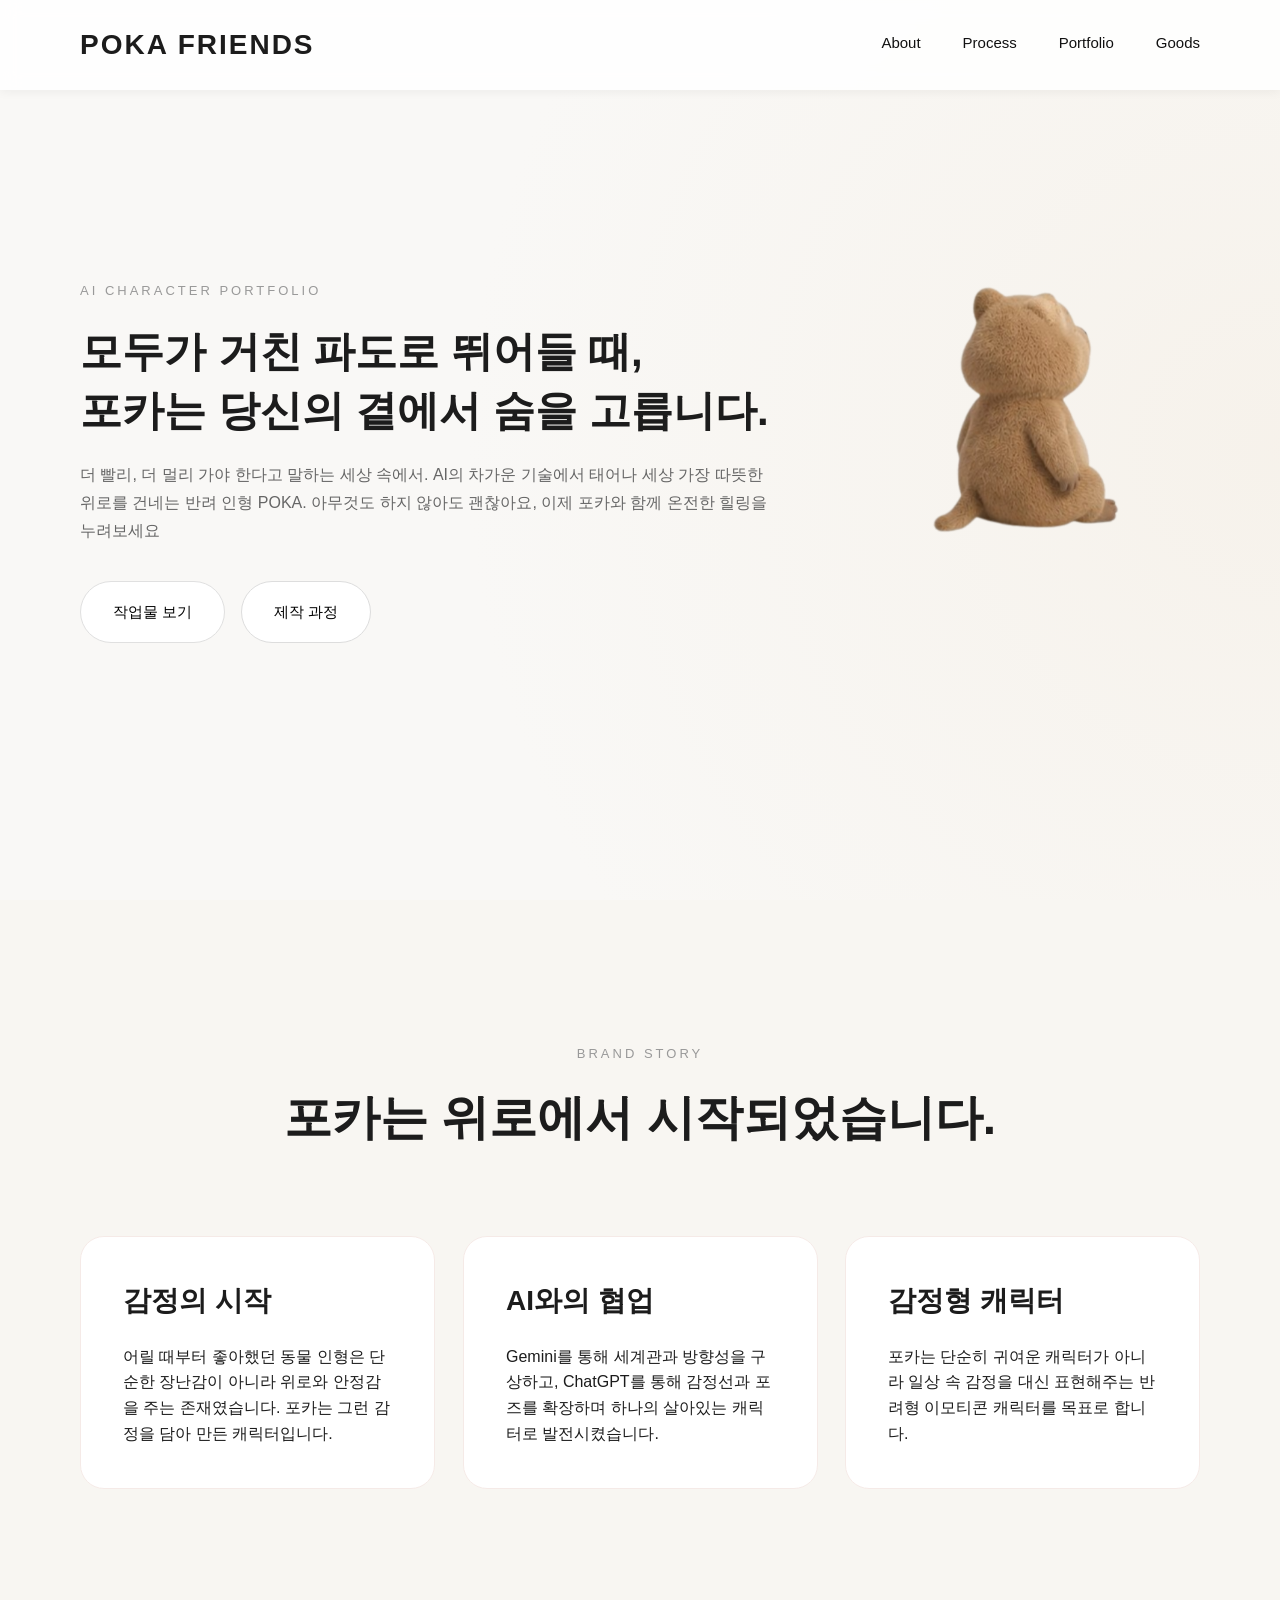
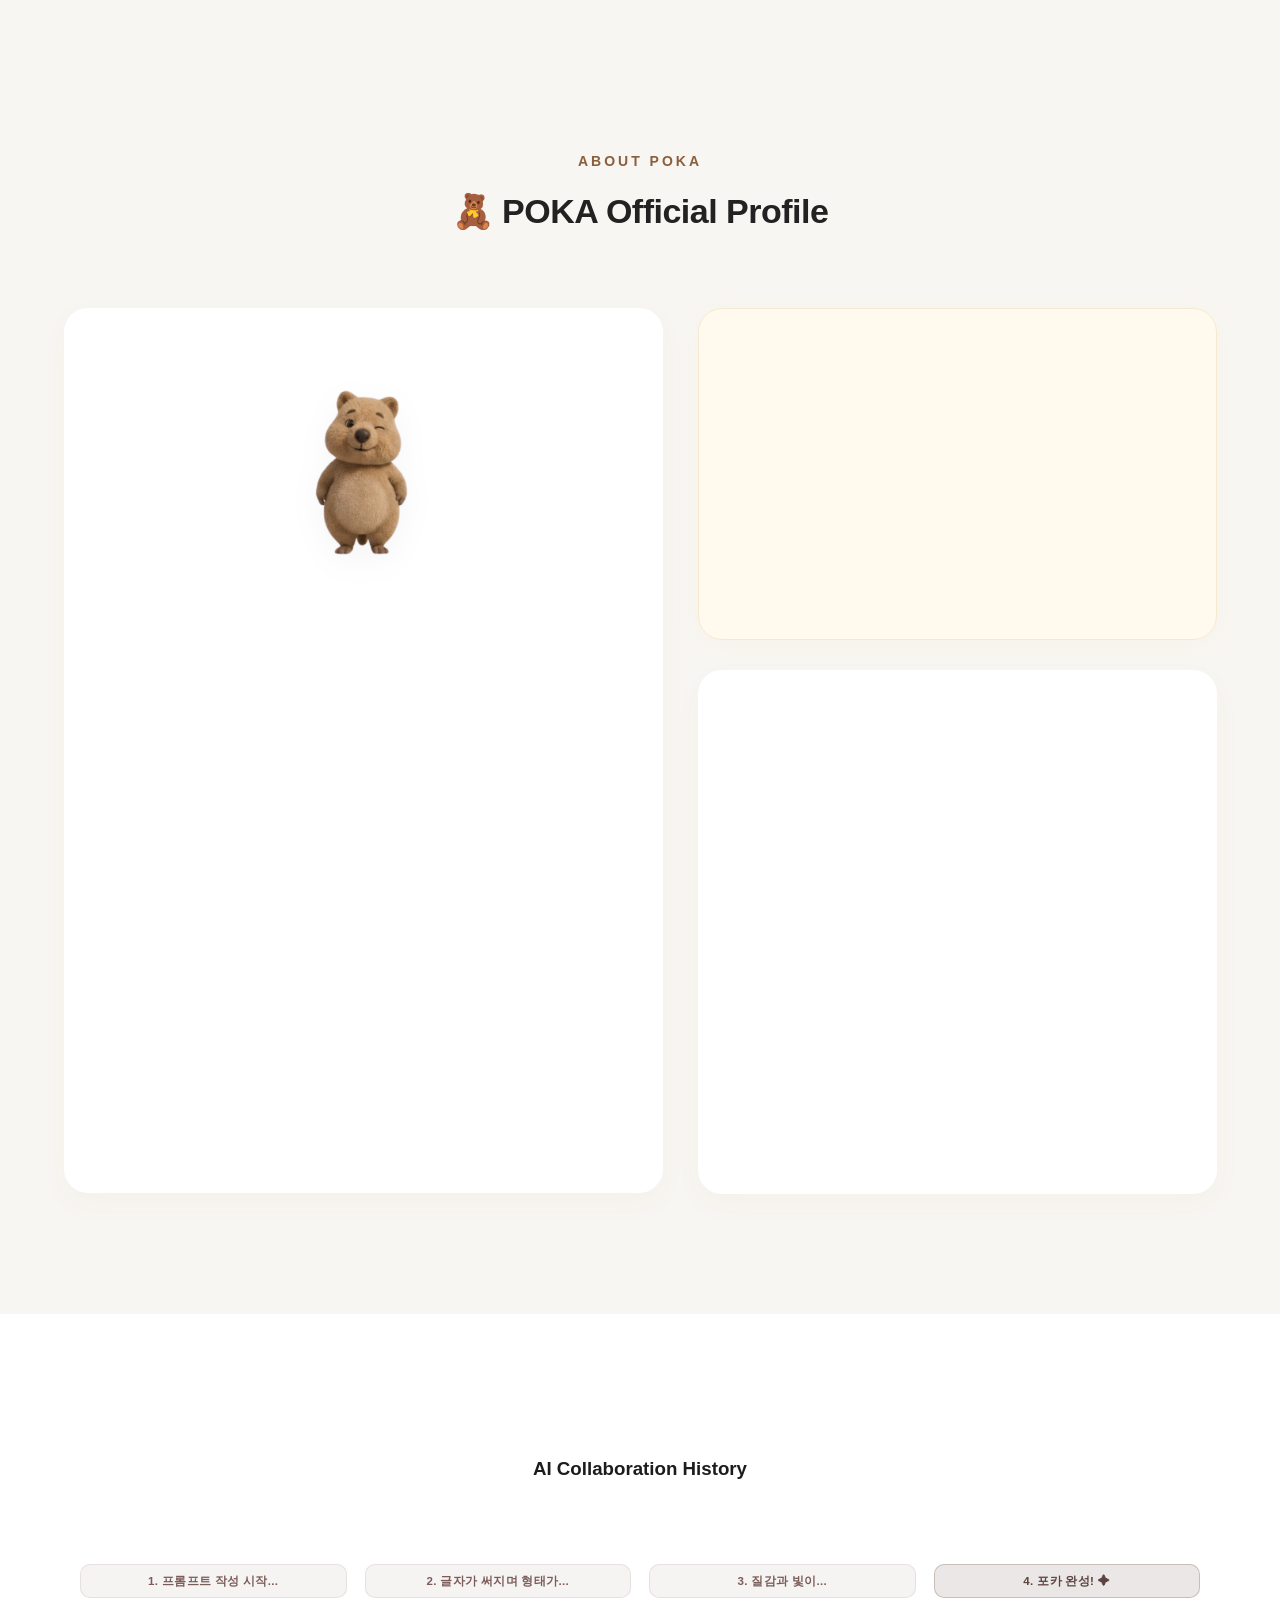
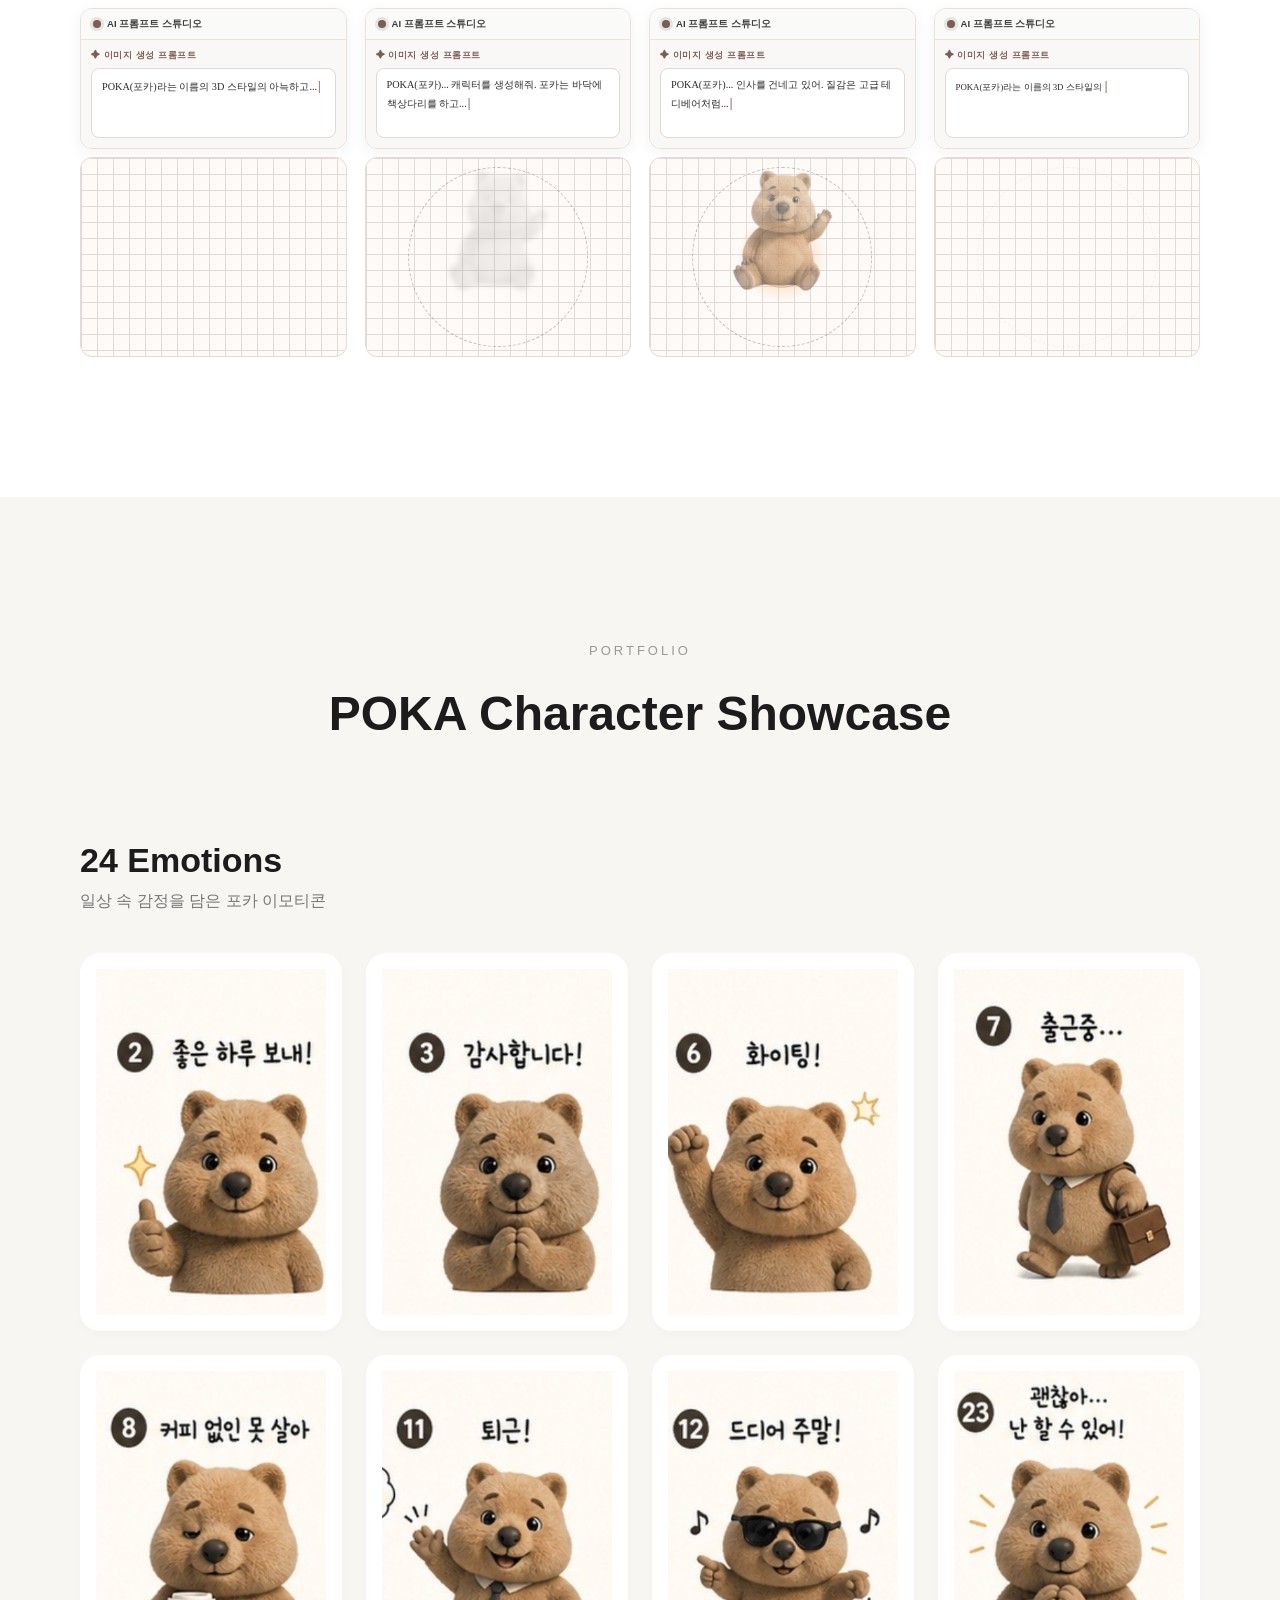
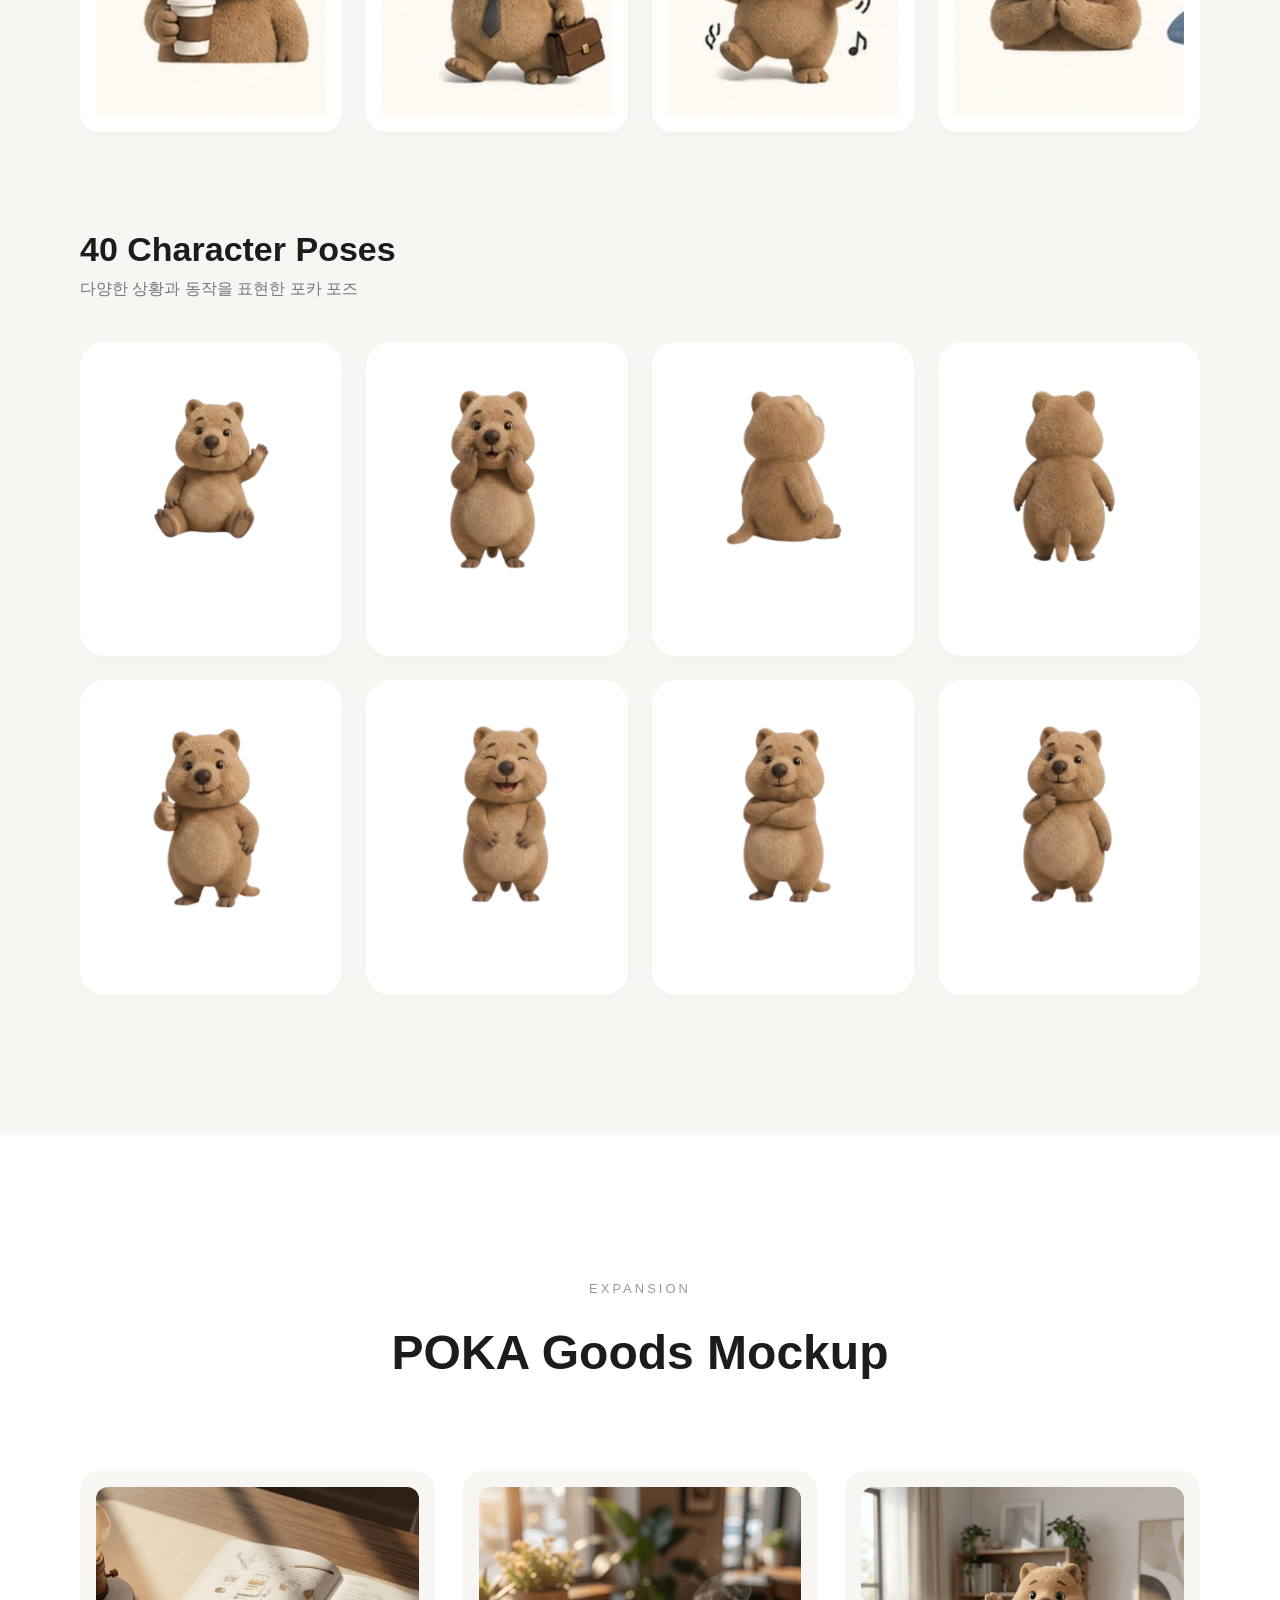
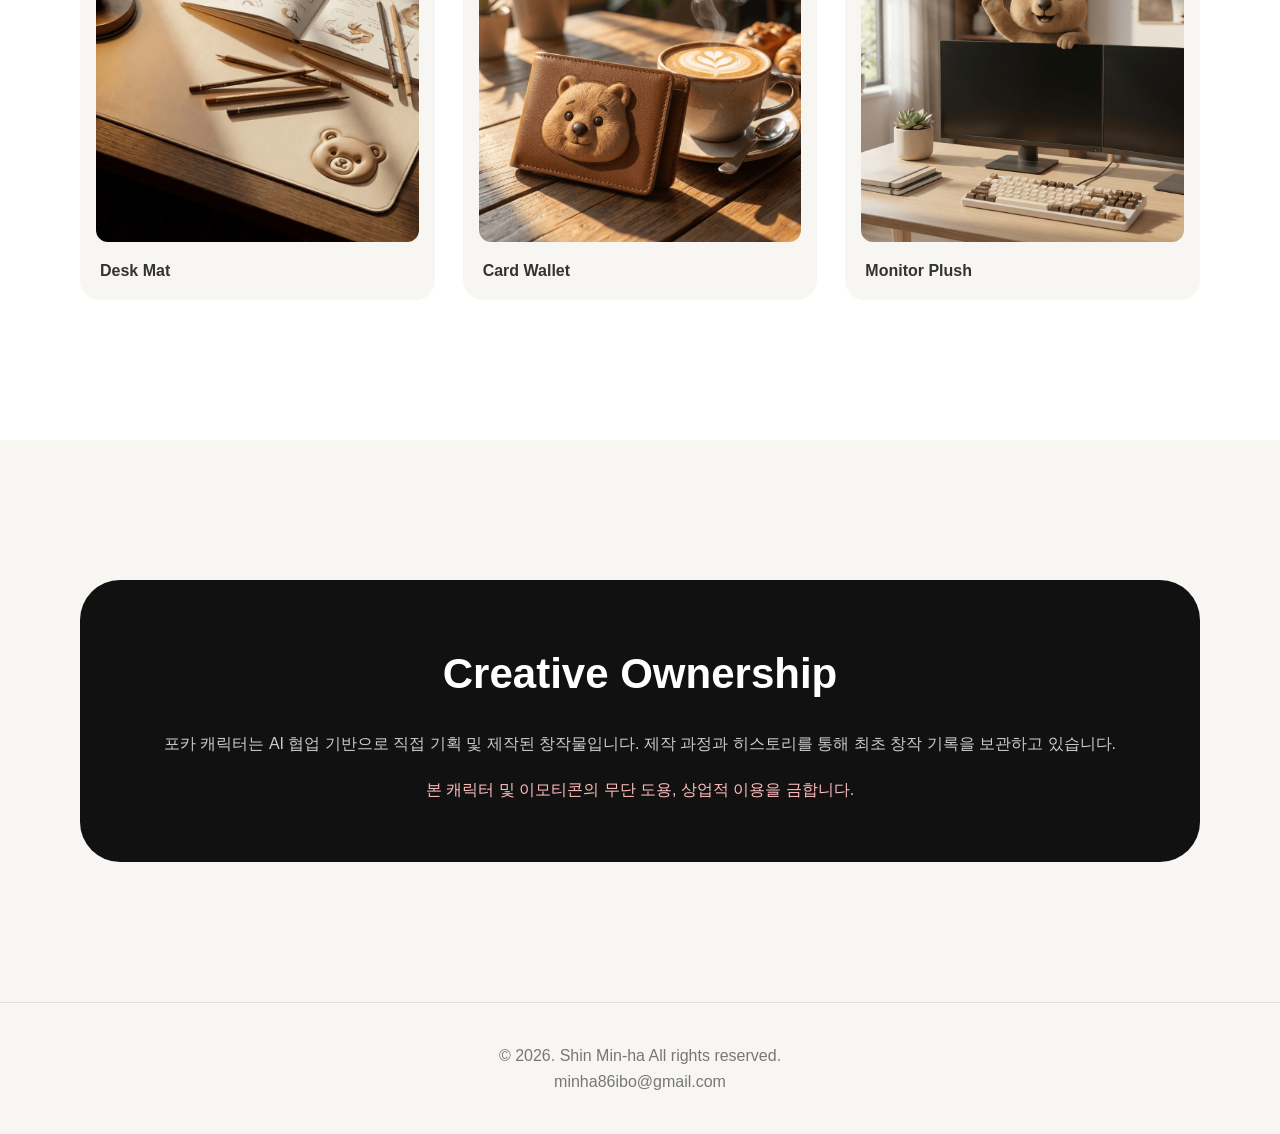
==== commit 8eb48e32: "Add files via upload" ====
--- a/index.html
+++ b/index.html
@@ -2,620 +2,562 @@
 <html lang="ko">
 
 <head>
-    <meta charset="UTF-8" />
-    <meta name="viewport" content="width=device-width, initial-scale=1.0" />
-    <title>Paw & Soul — 반려동물 케어의 새로운 기준</title>
-    <link rel="stylesheet" href="style.css" />
-    <link href="https://fonts.googleapis.com/css2?family=Manrope:wght@400;600;700;800&display=swap" rel="stylesheet">
-    <link rel="stylesheet" as="style" crossorigin
-        href="https://cdn.jsdelivr.net/gh/orioncactus/pretendard@v1.3.9/dist/web/static/pretendard.css" />
+  <meta charset="UTF-8" />
+  <meta name="viewport" content="width=device-width, initial-scale=1.0" />
+  <title>POKA Portfolio</title>
+
+  <link rel="stylesheet" href="style.css" />
+
+  <link rel="preconnect" href="https://fonts.googleapis.com">
+  <link rel="preconnect" href="https://fonts.gstatic.com" crossorigin>
+
 </head>
 
 <body>
-    <div id="sparkles-container"></div>
-
-    <!-- ───── NAVIGATION ───── -->
-    <nav>
-        <a href="/" class="logo">Paw & Soul</a>
-        <div class="hamburger" id="hamburger-menu">
-            <span></span>
-            <span></span>
-            <span></span>
+
+  <header class="header">
+    <div class="logo">POKA FRIENDS</div>
+
+    <button class="hamburger-btn" aria-label="메뉴 열기" id="hamburgerBtn">
+      <span></span>
+      <span></span>
+      <span></span>
+    </button>
+
+    <nav class="nav">
+      <a href="#about">About</a>
+      <a href="#process">Process</a>
+      <a href="#portfolio">Portfolio</a>
+      <a href="#goods">Goods</a>
+    </nav>
+  </header>
+
+
+
+  <section class="hero">
+
+    <div class="hero-text">
+      <span class="hero-label">AI CHARACTER PORTFOLIO</span>
+
+      <h1 class="hero-title-animated"><span>모</span><span>두</span><span>가</span><span>&nbsp;</span><span>거</span><span>친</span><span>&nbsp;</span><span>파</span><span>도</span><span>로</span><span>&nbsp;</span><span>뛰</span><span>어</span><span>들</span><span>&nbsp;</span><span>때</span><span>,</span><br><span>포</span><span>카</span><span>는</span><span>&nbsp;</span><span>당</span><span>신</span><span>의</span><span>&nbsp;</span><span>곁</span><span>에</span><span>서</span><span>&nbsp;</span><span>숨</span><span>을</span><span>&nbsp;</span><span>고</span><span>릅</span><span>니</span><span>다</span><span>.</span></h1>
+
+      <p>더 빨리, 더 멀리 가야 한다고 말하는 세상 속에서. AI의 차가운 기술에서 태어나 세상 가장 따뜻한 위로를 건네는 반려 인형 POKA. 아무것도 하지 않아도 괜찮아요, 이제 포카와 함께 온전한
+        힐링을 누려보세요</p>
+
+      <div class="hero-buttons">
+        <a href="#portfolio" class="btn-dark">작업물 보기</a>
+        <a href="#process" class="btn-light">제작 과정</a>
+      </div>
+    </div>
+
+
+    <div class="hero-image">
+      <img class="hero-img-default" src="img/poka14_re.png" alt="포카 뒷모습 - 조용한 휴식">
+      <img class="hero-img-hover" src="img/poka03_re.png" alt="포카 기도 포즈 - 따뜻한 위로">
+    </div>
+
+  </section>
+
+
+
+  <section class="story" id="about">
+
+    <div class="section-title">
+      <span>BRAND STORY</span>
+      <h2>포카는 위로에서 시작되었습니다.</h2>
+    </div>
+
+    <div class="story-grid">
+
+      <div class="story-card">
+        <h3>감정의 시작</h3>
+
+        <p>
+          어릴 때부터 좋아했던 동물 인형은
+          단순한 장난감이 아니라 위로와 안정감을 주는 존재였습니다.
+          포카는 그런 감정을 담아 만든 캐릭터입니다.
+        </p>
+      </div>
+
+      <div class="story-card">
+        <h3>AI와의 협업</h3>
+
+        <p>
+          Gemini를 통해 세계관과 방향성을 구상하고,
+          ChatGPT를 통해 감정선과 포즈를 확장하며
+          하나의 살아있는 캐릭터로 발전시켰습니다.
+        </p>
+      </div>
+
+      <div class="story-card">
+        <h3>감정형 캐릭터</h3>
+
+        <p>
+          포카는 단순히 귀여운 캐릭터가 아니라
+          일상 속 감정을 대신 표현해주는
+          반려형 이모티콘 캐릭터를 목표로 합니다.
+        </p>
+      </div>
+
+    </div>
+  </section>
+
+
+
+  <section class="poka-profile-section" id="profile">
+    <div class="poka-container">
+
+      <div class="poka-title-area">
+        <span class="poka-subtitle">ABOUT POKA</span>
+        <h2 class="poka-main-title">🧸 POKA Official Profile</h2>
+      </div>
+
+      <div class="profile-flex-container">
+
+        <div class="poka-info-card">
+
+          <div class="poka-top-char-visual profile-img-wrapper">
+            <img src="img/poka02_re.png" alt="Poka Profile" class="poka-wink-char">
+          </div>
+
+          <h3><span class="badge-num">1</span> 기본 정보 (Basic Info)</h3>
+
+          <table class="poka-info-table">
+            <tr>
+              <th>이름</th>
+              <td style="font-weight: 500;">포카 (POKA)</td>
+            </tr>
+            <tr>
+              <th>종족</th>
+              <td>세상에서 가장 행복한 쿼카 동물의 미소와 포근한 곰돌이의 몸매를 닮아, 지친 마음에 위로를 건네는 특별한 존재</td>
+            </tr>
+            <tr>
+              <th>생일</th>
+              <td>4월 18일 <span class="birth-sub">(솜뭉치에 따뜻한 숨결이 불어넣어진 날)</span></td>
+            </tr>
+            <tr>
+              <th>성격</th>
+              <td>세상 모든 것에 호기심이 많고, 낙천적이며 다정함.<br>약간의 장난기를 가짐</td>
+            </tr>
+            <tr>
+              <th>매력 포인트</th>
+              <td>보기만 해도 기분이 좋아지는 해맑은 윙크, <br>만지면 퐁신퐁신할 것 같은 털 질감</td>
+            </tr>
+          </table>
         </div>
-        <div class="nav-menu" id="nav-menu">
-            <a href="#about">브랜드 소개</a>
-            <a href="javascript:void(0)" onclick="openProductComingSoonModal()">제품 안내</a>
-            <a href="#guides">케어 가이드</a>
-            <a href="#newsletter">소식 받기</a>
+
+        <div class="poka-right-group">
+
+          <div class="poka-story-card">
+            <h3><span class="badge-num">2</span> 포카의 정체성 &amp; 세계관 (Story)</h3>
+            <h4 class="poka-story-quote">"지치고 외로운 날,<br>당신의 마음속 방 한구석에 조용히 찾아온 비밀 친구."</h4>
+            <p>
+              포카는 누군가가 가장 소중히 아끼던 동물 인형에 깊은 위로의 마음이 쌓여 생명을 얻게 된 특별한 친구입니다. <br><br>
+              특유의 해맑은 미소와 위트 있는 윙크를 날리며, 일상에 치여 웃음을 잃어버린 어른들에게 <strong>"오늘 하루도 참 잘했어! 뿜뿜!"</strong> 하고 긍정적인 에너지를 전파하는 것이
+              포카의 비밀 임무입니다.
+            </p>
+          </div>
+
+          <div class="poka-taste-card">
+            <h3><span class="badge-num">3</span> 취향 노트 (Taste)</h3>
+            <div class="taste-flex-wrap">
+
+              <div class="taste-sub-box">
+                <h4 class="like-title">❤️ 좋아하는 것</h4>
+                <ul>
+                  <li><strong>달콤한 간식:</strong> 초코칩 쿠키와 시원한 음료수로 당 충전하기</li>
+                  <li><strong>독서:</strong> 침대에 누워 그림책 읽기 <span>(읽다가 금방 잠들곤 함)</span></li>
+                  <li><strong>산책:</strong> 풍선을 들고 동네를 산책하며 사람들에게 인사하기</li>
+                </ul>
+              </div>
+
+              <div class="taste-sub-box">
+                <h4 class="hate-title">💔 싫어하는 것</h4>
+                <ul>
+                  <li><strong>차가운 침묵:</strong> 주변 사람들이 우울해하거나 슬퍼하는 무거운 공기</li>
+                  <li><strong>알람 소리:</strong> 아침 일찍 출근해야 하는 사람들의 피곤한 일상 <span>(하품을 하며 함께 안타까워함)</span></li>
+                </ul>
+              </div>
+
+            </div>
+          </div>
+
         </div>
-    </nav>
-
-    <main>
-        <!-- ───── HERO SECTION (PRE-LAUNCH) ───── -->
-        <section class="hero" id="home">
-            <div class="hero-bg"></div>
-            <div class="hero-container">
-                <div class="hero-content">
-                    <span class="tagline" id="tagline">Coming Soon — 2027 출시 예정</span>
-                    <h1 class="headline" id="headline">함께 사는 공간,<br>이제 냄새까지<br>완전해집니다.</h1>
-                    <p class="sub-copy" id="subcopy">
-                        Paw & Soul이 곧 선보일 제품은 반려동물과의 일상을 더 깨끗하고 건강하게 만들어줄 거예요.
-                        지금 등록하면 가장 먼저 알 수 있습니다.
-                    </p>
-
-                    <div class="form-container" id="hero-form">
-                        <form class="email-form" id="launch-form">
-                            <input type="email" placeholder="이메일 주소를 입력하세요" required>
-                            <button type="submit" class="cta-btn">첫 공개 소식 받기 →</button>
-                        </form>
-                        <span class="micro-copy">스팸 없음. 언제든 구독 해제 가능.</span>
-                    </div>
-
-                    <div class="social-proof" id="hero-proof">
-                        🐾 이미 <span class="count-num" id="waitlist-count">1,247</span>명이 기다리고 있어요
-                    </div>
-                </div>
-            </div>
-
-            <!-- Marquee Bar -->
-            <div class="marquee-bar">
-                <div class="marquee-content">
-                    <div class="marquee-item">✦ 국내 특허 기술</div>
-                    <div class="marquee-item">✦ 피부 자극 없음</div>
-                    <div class="marquee-item">🐾 포카의 안심 검수 완료</div>
-                    <div class="marquee-item">✦ 전성분 공개</div>
-                    <div class="marquee-item">✦ 99.99% 탈취력</div>
-                    <div class="marquee-item">✦ 끈적임 없는 빠른 흡수</div>
-                    <div class="marquee-item">🌿 자연 유래 성분 100%</div>
-                    <div class="marquee-item">✨ 털 뭉치도 반한 부드러움</div>
-                    <div class="marquee-item">✦ 24시간 지속되는 쾌적함</div>
-                </div>
-            </div>
-        </section>
-
-        <!-- ───── BANNER SECTION (SIBA) ───── -->
-        <section class="banner-section">
-            <div class="container">
-                <div class="banner-wrapper">
-                    <div class="banner-text" data-aos="fade-right">
-                        <span class="label">Pure &amp; Emotional</span>
-                        <h2>아이들의 눈에 비친 세상은<br />생각보다 훨씬 다채롭습니다.</h2>
-                        <p>우리는 그 아름다운 일상이 계속될 수 있도록<br />가장 안전하고 순수한 성분만을 담았습니다.</p>
-                    </div>
-                    <div class="banner-img" data-aos="fade-left">
-                        <img src="img/siba.jpg" alt="시바견 일상">
-                    </div>
-                </div>
-            </div>
-        </section>
-
-        <!-- ───── EMOTIONAL SECTION: GUARDIAN LIFE ───── -->
-        <section id="emotions" class="section bg-light">
-            <div class="container">
-                <div class="section-header" data-aos="fade-up" style="text-align: center; margin-bottom: 80px;">
-                    <span class="label">Guardian's Daily Life</span>
-                    <h2 class="section-title">오늘 하루도 고생한 당신과<br>당신을 기다린 아이들</h2>
-                </div>
-                <div class="guide-grid">
-                    <article class="guide-card" data-aos="fade-up">
-                        <div class="card-img"
-                            style="background: var(--bg-cream); display: flex; align-items: center; justify-content: center; padding: 40px;">
-                            <img src="img/Guardian's Daily Life_01.png" alt="Commute"
-                                style="width: 100%; height: 100%; object-fit: contain;">
-                        </div>
-                        <div class="card-body">
-                            <span class="label" style="font-size: 0.7rem; color: #7A9A6A;">#퇴근길</span>
-                            <h3>"다녀왔어" 한 마디에<br>흔들리는 꼬리</h3>
-                            <p>지친 몸으로 현관문을 열 때, 가장 먼저 달려오는 건 세상에서 가장 따뜻한 위로입니다.</p>
-                        </div>
-                    </article>
-                    <article class="guide-card" data-aos="fade-up" data-aos-delay="100">
-                        <div class="card-img"
-                            style="background: var(--bg-cream); display: flex; align-items: center; justify-content: center; padding: 40px;">
-                            <img src="img/Guardian's Daily Life_02.png" alt="Working"
-                                style="width: 100%; height: 100%; object-fit: contain;">
-                        </div>
-                        <div class="card-body">
-                            <span class="label" style="font-size: 0.7rem; color: #7A9A6A;">#재택근무</span>
-                            <h3>모니터 옆에서<br>졸고 있는 작은 숨소리</h3>
-                            <p>바쁜 업무 중에도 발치에 머무르는 아이의 존재는, 차가운 사무실의 공기를 온기로 채워줍니다.</p>
-                        </div>
-                    </article>
-                    <article class="guide-card" data-aos="fade-up" data-aos-delay="200">
-                        <div class="card-img"
-                            style="background: var(--bg-cream); display: flex; align-items: center; justify-content: center; padding: 40px;">
-                            <img src="img/Guardian's Daily Life_03.png" alt="Rest"
-                                style="width: 100%; height: 100%; object-fit: contain;">
-                        </div>
-                        <div class="card-body">
-                            <span class="label" style="font-size: 0.7rem; color: #7A9A6A;">#휴식시간</span>
-                            <h3>냄새 걱정 없이<br>마음껏 부비는 일상</h3>
-                            <p>아이들이 닿는 모든 곳이 깨끗하도록. Paw & Soul은 당신의 쉼표를 더 안전하게 지켜줍니다.</p>
-                        </div>
-                    </article>
-                </div>
-            </div>
-        </section>
-
-
-
-
-
-        <section id="about" class="section about">
-            <div class="container">
-                <div class="about-container">
-                    <div class="about-content" data-aos="fade-right">
-                        <span class="label">Our Philosophy</span>
-                        <h2 class="section-title">아이의 고통을 멈추고<br>일상의 평온을 되찾는 시간</h2>
-                        <p>단순한 소독제가 아닙니다. 반려동물의 고질적인 피부 염증을 해결하여, 보호자와 아이가 함께 누리는 생활 습관까지 변화시키는 '치유의 솔루션'입니다.</p>
-                        <ul class="feature-list">
-                            <li>
-                                <span class="feature-icon">01</span>
-                                <div class="feature-text">
-                                    <strong>48H Rapid Relief</strong>
-                                    <p>화학성분 0%, 고농축 자연 유래 성분으로 단 1~2일 만에 눈에 보이는 피부 진정 효과를 증명합니다.</p>
-                                </div>
-                            </li>
-                            <li>
-                                <span class="feature-icon">02</span>
-                                <div class="feature-text">
-                                    <strong>Safe for All</strong>
-                                    <p>아이가 핥아도, 보호자의 손에 닿아도 무해합니다. 온 가족이 함께 안심하고 사용하는 의약외품입니다.</p>
-                                </div>
-                            </li>
-                        </ul>
-                    </div>
-                    <div class="image-wrapper" data-aos="fade-left">
-                        <img src="img/cat_dog.png"
-                            alt="Safe for Pets and Owners">
-                        <div class="image-badge">
-                            <span class="badge-num">48H</span>
-                            <span class="badge-txt">Visible Change</span>
-                        </div>
-                    </div>
-                </div>
-            </div>
-        </section>
-
-
-
-
-        <!-- ───── PET GUIDE ───── -->
-        <section id="guides" class="section guides bg-light">
-            <div class="container">
-                <div class="section-header" data-aos="fade-up">
-                    <span class="label">Care Guide</span>
-                    <h2 class="section-title">반려생활을 위한<br>따뜻한 가이드</h2>
-                </div>
-                <div class="guide-grid">
-                    <article class="guide-card" data-aos="fade-up">
-                        <div class="card-img">
-                            <img src="img/cat.jpg" alt="고양이 케어">
-                        </div>
-                        <div class="card-body">
-                            <div class="tag-header">
-                                <span class="tag">Cat Care</span>
-                            </div>
-                            <h3>후각이 예민한 고양이를 위한 '무향'의 미학</h3>
-                            <p>강한 인공 향료가 아이들의 스트레스 원인? 고양이가 진짜 평온함을 느끼는 공간 구성법을 알아보세요.</p>
-                            <a href="javascript:void(0)" class="link-more btn-guide-trigger"
-                                onclick="openGuideModal('cat')">Learn More
-                                →</a>
-                        </div>
-                    </article>
-                    <article class="guide-card" data-aos="fade-up" data-aos-delay="100">
-                        <div class="card-img">
-                            <img src="img/siba_02.jpg" alt="강아지 산책">
-                        </div>
-                        <div class="card-body">
-                            <div class="tag-header">
-                                <span class="tag">Dog Care</span>
-                            </div>
-                            <h3>산책 후 '발사탕'을 멈추게 하는 3분 케어</h3>
-                            <p>습진과 가려움증의 원인이 되는 산책 후 습기. 아이들의 발바닥 건강을 지키는 가장 확실한 습관.</p>
-                            <a href="javascript:void(0)" class="link-more btn-guide-trigger"
-                                onclick="openGuideModal('dog')">Learn More
-                                →</a>
-                        </div>
-                    </article>
-                    <article class="guide-card" data-aos="fade-up" data-aos-delay="200">
-                        <div class="card-img">
-                            <img src="img/optimize.jpg" alt="영양 가이드">
-                        </div>
-                        <div class="card-body">
-                            <div class="tag-header">
-                                <span class="tag">Skin Relief</span>
-                            </div>
-                            <h3>48시간의 기적, 예민한 피부를 위한 솔루션</h3>
-                            <p>핥아도 안전한 성분으로 붉게 올라온 피부를 빠르게 진정시키는 법. 우리 아이의 꿀잠을 위한 비결.</p>
-                            <a href="javascript:void(0)" class="link-more btn-guide-trigger"
-                                onclick="openGuideModal('nutrition')">Learn More →</a>
-                        </div>
-                    </article>
-                </div>
-            </div>
-        </section>
-
-        <!-- ───── NEWSLETTER (Redesigned: Sliding Parallax) ───── -->
-        <section id="newsletter" class="section cta emotional-parallax">
-            <div class="parallax-overlay"></div>
-            <div class="container">
-                <div class="cta-card" data-aos="fade-up">
-                    <div class="cta-content">
-                        <span class="label">Join Our Community</span>
-                        <h2>아이와 함께하는 모든 순간이<br />더 빛나도록 노력하겠습니다.</h2>
-                        <p>뉴스레터를 통해 마음이 따뜻해지는 소식과 케어 가이드를 만나보세요.</p>
-                        <form class="cta-form" id="newsletter-subscription-form">
-                            <input type="email" placeholder="평소 사용하는 이메일을 입력해 주세요" required />
-                            <button type="submit" class="btn btn-primary">소식 받기</button>
-                        </form>
-                    </div>
-                </div>
-            </div>
-        </section>
-    </main>
-
-    <!-- ───── FOOTER (Redesigned: Brighter & Cute) ───── -->
-    <footer class="footer-light">
-        <div class="container">
-            <div class="footer-top">
-                <div class="footer-brand">
-                    <a href="/" class="footer-logo">Paw &amp; Soul</a>
-                    <p>반려동물과 함께, 더 아름다운 일상</p>
-
-                </div>
-                <div class="footer-links">
-                    <div class="footer-col">
-                        <h4>Contact</h4>
-                        <ul>
-                            <li><strong>shin.minha</strong></li>
-                            <li><a href="mailto:minha86ibo@gmail.com">minha86ibo@gmail.com</a></li>
-                        </ul>
-                    </div>
-                    <div class="footer-col">
-                        <h4>Brand</h4>
-                        <ul>
-                            <li><a href="#">우리의 이야기</a></li>
-                            <li><a href="#">지속가능성</a></li>
-                        </ul>
-                    </div>
-                </div>
-            </div>
-            <div class="footer-bottom">
-                <p>© 2026 Paw & Soul. All rights reserved.</p>
-            </div>
+      </div>
+    </div>
+  </section>
+
+
+
+
+  <!-- ═══ AI PROCESS — Four-Panel Progression ═══ -->
+  <section id="process" class="content-section ai-process-section reveal-element">
+    <h3 class="section-title">AI Collaboration History</h3>
+
+    <div class="four-panel-progression">
+
+      <!-- ── Step 1: 프롬프트 작성 시작 ── -->
+      <div class="progression-panel">
+        <div class="panel-step-label">1. 프롬프트 작성 시작...</div>
+        <div class="panel-body">
+
+          <div class="mini-prompt-console">
+            <div class="mini-console-header">
+              <div class="ai-status-dot"></div>
+              <span class="mini-console-title">AI 프롬프트 스튜디오</span>
+            </div>
+            <div class="mini-console-body">
+              <div class="mini-field-label">&#10022; 이미지 생성 프롬프트</div>
+              <div class="mini-field-area">
+                <p class="mini-field-text">POKA(포카)라는 이름의 3D 스타일의 아늑하고...<span class="blinking-cursor">|</span></p>
+              </div>
+            </div>
+          </div>
+
+          <div class="mini-stage stage-1">
+            <div class="stage-grid"></div>
+          </div>
+
         </div>
-    </footer>
-
-    <!-- ───── PRODUCT COMING SOON MODAL (CUTE & FUN) ───── -->
-    <div id="product-coming-soon-modal" class="modal">
-        <div class="modal-overlay" onclick="closeProductComingSoonModal()"></div>
-        <div class="modal-container cute-modal">
-            <button class="modal-close" onclick="closeProductComingSoonModal()">&times;</button>
-            <div class="cute-modal-content">
-                <div class="cute-header">
-                    <img src="img/comingsoon.png" alt="Coming Soon"
-                        style="width: 240px; height:135px; object-fit: contain; margin-bottom: 15px; animation: bounce 3s infinite ease-in-out; filter: drop-shadow(0 10px 25px rgba(0, 0, 0, 0.08));">
-                    <h2>Coming Soon!</h2>
-                    <p>아이들을 위한 예쁜 제품들이 열심히 준비 중이에요! ✨</p>
-                </div>
-
-                <div class="preview-grid">
-                    <div class="preview-item"><img src="img/image01.jpg" alt="Preview"></div>
-                    <div class="preview-item"><img src="img/image02.jpg" alt="Preview"></div>
-                    <div class="preview-item"><img src="img/image04.jpg" alt="Preview"></div>
-                    <div class="preview-item"><img src="img/image05.jpg" alt="Preview"></div>
-                    <div class="preview-item"><img src="img/image07.jpg" alt="Preview"></div>
-                </div>
-
-                <div class="cute-footer">
-                    <p>출시 알림을 구독하고 가장 먼저 만나보세요!</p>
-                    <button class="btn-primary"
-                        onclick="closeProductComingSoonModal(); window.location.hash='#newsletter';">알림 신청하러 가기</button>
-                </div>
-            </div>
+      </div>
+
+      <!-- ── Step 2: 글자가 써지며 형태가 ── -->
+      <div class="progression-panel">
+        <div class="panel-step-label">2. 글자가 써지며 형태가...</div>
+        <div class="panel-body">
+
+          <div class="mini-prompt-console">
+            <div class="mini-console-header">
+              <div class="ai-status-dot"></div>
+              <span class="mini-console-title">AI 프롬프트 스튜디오</span>
+            </div>
+            <div class="mini-console-body">
+              <div class="mini-field-label">&#10022; 이미지 생성 프롬프트</div>
+              <div class="mini-field-area">
+                <p class="mini-field-text">POKA(포카)... 캐릭터를 생성해줘. 포카는 바닥에 책상다리를 하고...<span class="blinking-cursor">|</span></p>
+              </div>
+            </div>
+          </div>
+
+          <div class="mini-stage stage-2">
+            <div class="stage-grid"></div>
+            <div class="stage-dashed-circle"></div>
+            <img src="img/poka12_re.png" alt="포카 윤곽" class="poka-stage-img poka-ghost">
+          </div>
+
         </div>
-    </div>
-    <div id="guide-modal" class="modal">
-        <div class="modal-overlay" onclick="closeGuideModal()"></div>
-        <div class="modal-container lush-modal">
-            <button class="modal-close" onclick="closeGuideModal()">&times;</button>
-            <div class="lush-modal-content">
-                <div class="lush-left">
-                    <img id="modal-product-img" src="" alt="Product">
-                </div>
-                <div class="lush-right">
-                    <div class="guide-info">
-                        <h2 id="modal-guide-title">Guide Title</h2>
-                        <div id="modal-guide-content" class="guide-text-content"></div>
-                    </div>
-
-                    <div class="product-info-box">
-                        <span class="label" style="font-size: 0.65rem;">Recommended Product</span>
-                        <h3 id="modal-product-name">Product Name</h3>
-                        <p id="modal-product-summary" class="product-summary"></p>
-                        <p id="modal-product-desc" class="product-desc"></p>
-
-                        <div class="product-stats" id="modal-product-stats"></div>
-
-                        <div class="modal-actions">
-                            <button class="btn-buy">To Be Continued</button>
-                            <p class="emotional-copy">보호자와 함께 쓰는 안전함</p>
-                        </div>
-                    </div>
-                </div>
-            </div>
+      </div>
+
+      <!-- ── Step 3: 질감과 빛이 ── -->
+      <div class="progression-panel">
+        <div class="panel-step-label">3. 질감과 빛이...</div>
+        <div class="panel-body">
+
+          <div class="mini-prompt-console">
+            <div class="mini-console-header">
+              <div class="ai-status-dot"></div>
+              <span class="mini-console-title">AI 프롬프트 스튜디오</span>
+            </div>
+            <div class="mini-console-body">
+              <div class="mini-field-label">&#10022; 이미지 생성 프롬프트</div>
+              <div class="mini-field-area">
+                <p class="mini-field-text">POKA(포카)... 인사를 건네고 있어. 질감은 고급 테디베어처럼...<span class="blinking-cursor">|</span></p>
+              </div>
+            </div>
+          </div>
+
+          <div class="mini-stage stage-3">
+            <div class="stage-grid"></div>
+            <div class="stage-dashed-circle"></div>
+            <div class="poka-glow-ring"></div>
+            <img src="img/poka12_re.png" alt="포카 출현" class="poka-stage-img poka-emerging">
+          </div>
+
         </div>
-    </div>
-
-    <!-- ───── NEWSLETTER SUCCESS MODAL (MINIMAL & PREMIUM) ───── -->
-    <div id="newsletter-success-modal" class="modal">
-        <div class="modal-overlay" onclick="closeNewsletterSuccessModal()"></div>
-        <div class="modal-container success-modal">
-            <button class="modal-close" onclick="closeNewsletterSuccessModal()" style="color: #FFF;">&times;</button>
-            <div class="success-modal-content">
-                <h2>🎉 반갑습니다, 보호자님!</h2>
-                <p>아이와 함께하는 공간이 더 맑고 완전해질 수 있도록, Paw & Soul의 첫 신제품 출시 소식과 특별한 혜택을 입력하신 이메일로 가장 먼저 전해드릴게요. 우리 아이를 위한 깨끗한 약속, 조금만 기다려주세요! ✨</p>
-                <button class="btn-confirm" onclick="closeNewsletterSuccessModal()">확인</button>
-            </div>
+      </div>
+
+      <!-- ── Step 4: 포카 완성! (Pop-Out) ── -->
+      <div class="progression-panel progression-panel--final">
+        <div class="panel-step-label panel-step-label--final">4. 포카 완성! ✦</div>
+        <div class="panel-body panel-body--final">
+
+          <div class="mini-prompt-console mini-prompt-console--final">
+            <div class="mini-console-header">
+              <div class="ai-status-dot"></div>
+              <span class="mini-console-title">AI 프롬프트 스튜디오</span>
+            </div>
+            <div class="mini-console-body">
+              <div class="mini-field-label">&#10022; 이미지 생성 프롬프트</div>
+              <div class="mini-field-area">
+                <p class="mini-field-text"><span class="typing-sentence"></span><span class="blinking-cursor">|</span></p>
+              </div>
+            </div>
+          </div>
+
+          <div class="mini-stage stage-4 mini-stage--final">
+            <div class="stage-grid"></div>
+            <div class="stage-dashed-circle stage-dashed-circle--faded"></div>
+            <img src="img/poka12_re.png" alt="포카 완성" class="poka-stage-img poka-pop-out">
+            <div class="mini-status-indicator status-light-up">AI BUILDING PROCESS: COMPLETED</div>
+          </div>
+
         </div>
-    </div>
-
-    <!-- AOS & Scripts -->
-    <link rel="stylesheet" href="https://unpkg.com/aos@next/dist/aos.css" />
-    <script src="https://unpkg.com/aos@next/dist/aos.js"></script>
-    <script>
-        AOS.init({ duration: 1000, once: true });
-
-        // Navigation Scroll Effect
-        const nav = document.querySelector('nav');
-        window.onscroll = () => {
-            if (window.scrollY > 50) nav.classList.add('scrolled');
-            else nav.classList.remove('scrolled');
-        };
-
-        // Hamburger Menu
-        const hamburger = document.getElementById('hamburger-menu');
-        const navMenu = document.getElementById('nav-menu');
-        if (hamburger) {
-            hamburger.addEventListener('click', () => {
-                hamburger.classList.toggle('active');
-                navMenu.classList.toggle('active');
-            });
+      </div>
+
+    </div>
+  </section>
+
+
+
+
+  <section class="portfolio" id="portfolio">
+
+    <div class="section-title">
+      <span>PORTFOLIO</span>
+      <h2>POKA Character Showcase</h2>
+    </div>
+
+
+
+    <div class="portfolio-top">
+
+      <div class="portfolio-heading">
+        <h3>24 Emotions</h3>
+        <p>일상 속 감정을 담은 포카 이모티콘</p>
+      </div>
+
+      <div class="emoji-grid">
+
+        <div class="emoji-card"><img src="img/poka_02.png" alt="이모티콘 01"></div>
+        <div class="emoji-card"><img src="img/poka_03.png" alt="이모티콘 02"></div>
+        <div class="emoji-card"><img src="img/poka_06.png" alt="이모티콘 03"></div>
+        <div class="emoji-card"><img src="img/poka_07.png" alt="이모티콘 04"></div>
+        <div class="emoji-card"><img src="img/poka_08.png" alt="이모티콘 05"></div>
+        <div class="emoji-card"><img src="img/poka_11.png" alt="이모티콘 06"></div>
+        <div class="emoji-card"><img src="img/poka_12.png" alt="이모티콘 07"></div>
+        <div class="emoji-card"><img src="img/poka_23.png" alt="이모티콘 08"></div>
+
+      </div>
+    </div>
+
+
+
+
+    <div class="portfolio-bottom">
+
+      <div class="portfolio-heading">
+        <h3>40 Character Poses</h3>
+        <p>다양한 상황과 동작을 표현한 포카 포즈</p>
+      </div>
+
+      <div class="pose-grid">
+        <div class="pose-card"><img src="img/poka12_re.png" alt="포카 포즈 01"></div>
+        <div class="pose-card"><img src="img/poka04_re.png" alt="포카 포즈 02"></div>
+        <div class="pose-card"><img src="img/poka14_re.png" alt="포카 포즈 03"></div>
+        <div class="pose-card"><img src="img/poka09_re.png" alt="포카 포즈 04"></div>
+        <div class="pose-card"><img src="img/poka05_re.png" alt="포카 포즈 05"></div>
+        <div class="pose-card"><img src="img/poka06_re.png" alt="포카 포즈 06"></div>
+
+        <div class="pose-card"><img src="img/poka07_re.png" alt="포카 포즈 07"></div>
+        <div class="pose-card"><img src="img/poka08_re.png" alt="포카 포즈 08"></div>
+      </div>
+
+    </div>
+
+  </section>
+
+
+
+
+  <section class="goods" id="goods">
+
+    <div class="section-title">
+      <span>EXPANSION</span>
+      <h2>POKA Goods Mockup</h2>
+    </div>
+
+
+    <div class="goods-grid">
+
+      <div class="goods-card">
+        <img src="img/deskmat_daily4.png" alt="Desk Mat Mockup">
+        <h3>Desk Mat</h3>
+      </div>
+
+      <div class="goods-card">
+        <img src="img/wallet_fan4.png" alt="Card Wallet Mockup">
+        <h3>Card Wallet</h3>
+      </div>
+
+      <div class="goods-card">
+        <img src="img/monitor_fan1.png" alt="Monitor Plush Mockup">
+        <h3>Monitor Plush</h3>
+      </div>
+
+    </div>
+
+  </section>
+
+
+
+
+  <section class="copyright">
+
+    <div class="copyright-box">
+
+      <h3>Creative Ownership</h3>
+
+      <p>
+        포카 캐릭터는 AI 협업 기반으로 직접 기획 및 제작된 창작물입니다.
+        제작 과정과 히스토리를 통해 최초 창작 기록을 보관하고 있습니다.
+      </p>
+
+      <span>
+        본 캐릭터 및 이모티콘의 무단 도용,
+        상업적 이용을 금합니다.
+      </span>
+
+    </div>
+
+  </section>
+
+
+
+
+  <footer class="footer">
+
+    <p>
+      © 2026. Shin Min-ha All rights reserved.
+    </p>
+    <p>minha86ibo@gmail.com</p>
+
+  </footer>
+
+  <script>
+    const hamburgerBtn = document.getElementById('hamburgerBtn');
+    const nav = document.querySelector('.nav');
+
+    hamburgerBtn.addEventListener('click', () => {
+      hamburgerBtn.classList.toggle('active');
+      nav.classList.toggle('active');
+    });
+
+    // Close menu when a link is clicked
+    document.querySelectorAll('.nav a').forEach(link => {
+      link.addEventListener('click', () => {
+        hamburgerBtn.classList.remove('active');
+        nav.classList.remove('active');
+      });
+    });
+
+    // AI Process Simulator: add .active when section scrolls into view
+    const processSection = document.querySelector('.ai-process-section');
+    if (processSection) {
+      const simObserver = new IntersectionObserver((entries) => {
+        entries.forEach(entry => {
+          if (entry.isIntersecting) {
+            entry.target.classList.add('active');
+            simObserver.unobserve(entry.target); // fire only once
+          }
+        });
+      }, { threshold: 0.25 });
+      simObserver.observe(processSection);
+    }
+
+    // --- Typing Animation & Image Pop-out Logic ---
+    const typedTextSpan = document.querySelector('.typing-sentence');
+    const cursorSpan = document.querySelector('.blinking-cursor');
+    const popOutImg = document.querySelector('.poka-pop-out');
+    const statusLight = document.querySelector('.status-light-up');
+    const textArray = "POKA(포카)라는 이름의 3D 스타일의 아늑하고 푹신한 곰 인형 캐릭터를 생성해줘. 바닥에 책상다리를 하고 앉아 인사를 건네고 있어.";
+    const typingDelay = 50; // Delay between characters in ms
+    let charIndex = 0;
+    let isAnimated = false; // State flag to prevent overlapping animations
+
+    function triggerPokaCreation() {
+      // Trigger the image pop-out and status light animations
+      if (popOutImg) popOutImg.classList.add('animate');
+      if (statusLight) statusLight.classList.add('animate');
+    }
+
+    // Guarantee that the Poka creation logic is safely triggered on mobile via user interaction
+    const pokaCompleteLabel = document.querySelector('.panel-step-label--final');
+    if (pokaCompleteLabel) {
+      pokaCompleteLabel.style.cursor = 'pointer';
+      pokaCompleteLabel.addEventListener('click', triggerPokaCreation);
+      pokaCompleteLabel.addEventListener('touchstart', triggerPokaCreation, { passive: true });
+    }
+
+    if (typedTextSpan) {
+      typedTextSpan.addEventListener('input', () => {
+        // Bound to input event listener as requested
+      });
+    }
+
+    function typeEffect() {
+      if (charIndex < textArray.length) {
+        typedTextSpan.textContent += textArray.charAt(charIndex);
+        // Dispatch 'input' event to force mobile browser to treat it as user input
+        typedTextSpan.dispatchEvent(new Event('input', { bubbles: true }));
+        charIndex++;
+        setTimeout(typeEffect, typingDelay);
+      } else {
+        // Explicitly dispatch synthetic events to force mobile browser update
+        typedTextSpan.dispatchEvent(new Event('input', { bubbles: true }));
+        typedTextSpan.dispatchEvent(new Event('change', { bubbles: true }));
+
+        // Hide cursor when typing is done
+        if (cursorSpan) cursorSpan.style.display = 'none';
+        
+        // Trigger Poka creation explicitly right after
+        triggerPokaCreation();
+      }
+    }
+
+    function startProcessAnimation() {
+      if (isAnimated) return; // Prevent duplication
+      isAnimated = true;
+      
+      // Ensure text is clear and cursor is visible
+      if (typedTextSpan) typedTextSpan.textContent = '';
+      if (cursorSpan) cursorSpan.style.display = 'inline-block';
+      
+      typeEffect();
+    }
+
+    // 1. Trigger when scrolled into view
+    if (processSection) {
+      const animationObserver = new IntersectionObserver((entries) => {
+        entries.forEach(entry => {
+          if (entry.isIntersecting) {
+            startProcessAnimation();
+          }
+        });
+      }, { threshold: 0.5 }); // Trigger when 50% visible
+      animationObserver.observe(processSection);
+    }
+
+    // 2. Trigger from navbar "process" and Hero "제작과정" buttons
+    const processButtons = document.querySelectorAll('a[href="#process"]');
+    processButtons.forEach(btn => {
+      btn.addEventListener('click', (e) => {
+        e.preventDefault();
+        const target = document.querySelector('#process');
+        if (target) {
+          // Smooth scroll to the section
+          target.scrollIntoView({ behavior: 'smooth' });
+          
+          // Fallback to trigger animation if observer misses it (e.g., if already in view)
+          setTimeout(() => {
+            startProcessAnimation();
+          }, 600); // Wait for scroll to complete
         }
-        
-        const navLinks = document.querySelectorAll('.nav-menu a');
-        navLinks.forEach(link => {
-            link.addEventListener('click', () => {
-                if (hamburger && hamburger.classList.contains('active')) {
-                    hamburger.classList.remove('active');
-                    navMenu.classList.remove('active');
-                }
-            });
-        });
-
-        // Hero Staggered Animations
-        document.addEventListener('DOMContentLoaded', () => {
-            const elements = [
-                { id: 'tagline', delay: 200 },
-                { id: 'headline', delay: 400 },
-                { id: 'subcopy', delay: 600 },
-                { id: 'hero-form', delay: 800 },
-                { id: 'hero-proof', delay: 1000 }
-            ];
-
-            elements.forEach(item => {
-                setTimeout(() => {
-                    const el = document.getElementById(item.id);
-                    if (el) el.classList.add('animate-in');
-                }, item.delay);
-            });
-
-            setTimeout(() => {
-                const visual = document.getElementById('hero-visual');
-                if (visual) visual.classList.add('animate-slide-left');
-            }, 500);
-        });
-
-        // Modal Logic (Guide)
-        const guideModal = document.getElementById('guide-modal');
-        const guideContent = {
-            cat: {
-                title: "후각이 예민한 고양이를 위한 '무향'의 미학",
-                content: "<ul><li><strong>무향의 중요성:</strong> 고양이의 후각은 사람보다 수십 배 예민합니다.</li><li><strong>인공 향료의 위험성:</strong> 방향제나 향수가 아이들에게 스트레스와 호흡기 질환을 유발할 수 있습니다.</li><li><strong>안전한 탈취법:</strong> 향으로 덮는 것이 아닌, 냄새의 원인을 분해하는 방식이 필요합니다.</li></ul>",
-                product: {
-                    name: "No. 03 플랫 사각 보틀",
-                    summary: "인공 향료 0%, 고양이의 평온함을 지키는 순수 솔루션",
-                    desc: "인공 향료와 화학 보존제 없이 오직 식물 추출물만 담았습니다. 아이들이 자주 머무는 침구류에 뿌려도 산뜻합니다.",
-                    img: "img/image04.jpg",
-                    stats: ["자연유래 100%", "저자극 인증"]
-                }
-            },
-            dog: {
-                title: "산책 후 '발사탕'을 멈추게 하는 3분 케어",
-                content: "<ul><li><strong>발바닥 습진:</strong> 산책 후 발바닥 사이의 습기는 세균 번식의 최적 조건입니다.</li><li><strong>노즈워크와 발 관리:</strong> 즐거운 산책 후에도 발을 핥는다면 피부 자극이 시작된 것일 수 있습니다.</li><li><strong>빠른 진정:</strong> 물 세정 없이도 안전하게 살균하고 건조하는 습관이 중요합니다.</li></ul>",
-                product: {
-                    name: "No. 06 알루미늄 메탈 보틀",
-                    summary: "99.9% 강력 살균으로 산책 후의 가려움증을 즉시 해결하세요",
-                    desc: "분사 후 1~2일 내에 개선되는 피부 상태를 확인하세요. 99.9% 강력 살균으로 산책 후 발 관리에 필수입니다.",
-                    img: "img/image02.jpg",
-                    stats: ["살균 99.9%", "48h 지속"]
-                }
-            },
-            nutrition: {
-                title: "48시간의 기적, 예민한 피부를 위한 솔루션",
-                content: "<ul><li><strong>피부 진정:</strong> 붉게 올라온 염증과 가려움증을 자연 성분으로 다독입니다.</li><li><strong>핥아도 안전함:</strong> 전성분 EWG 그린 등급으로 아이가 몸을 핥아도 전혀 무해합니다.</li><li><strong>지속적인 효과:</strong> 고농축 자연 유래 성분이 피부 장벽을 강화하여 재발을 방지합니다.</li></ul>",
-                product: {
-                    name: "No. 08 소프트 스퀴즈 타입",
-                    summary: "단 48시간 만에 눈에 보이는 피부 변화를 경험하세요",
-                    desc: "핥아도 안전한 자연 성분으로, 예민한 발바닥 사이사이까지 안심하고 사용하세요. 깊은 보습과 진정을 동시에.",
-                    img: "img/image10.jpg",
-                    stats: ["저자극 0.0", "고농축 진정"]
-                }
-            }
-        };
-
-        function openGuideModal(type) {
-            const data = guideContent[type];
-            document.getElementById('modal-guide-title').innerText = data.title;
-            document.getElementById('modal-guide-content').innerHTML = data.content;
-            document.getElementById('modal-product-img').src = data.product.img;
-            document.getElementById('modal-product-name').innerText = data.product.name;
-            document.getElementById('modal-product-summary').innerText = data.product.summary;
-            document.getElementById('modal-product-desc').innerText = data.product.desc;
-
-            const statsContainer = document.getElementById('modal-product-stats');
-            statsContainer.innerHTML = data.product.stats.map(s => `<span class="stat-tag">${s}</span>`).join('');
-
-            guideModal.classList.add('is-active');
-            document.body.style.overflow = 'hidden';
-        }
-
-        function closeGuideModal() {
-            guideModal.classList.remove('is-active');
-            document.body.style.overflow = '';
-        }
-
-        // Modal Logic (Product Coming Soon)
-        const productComingSoonModal = document.getElementById('product-coming-soon-modal');
-        function openProductComingSoonModal() {
-            productComingSoonModal.classList.add('is-active');
-            document.body.style.overflow = 'hidden';
-        }
-        function closeProductComingSoonModal() {
-            productComingSoonModal.classList.remove('is-active');
-            document.body.style.overflow = '';
-        }
-
-        // Modal Logic (Newsletter Success)
-        const newsletterSuccessModal = document.getElementById('newsletter-success-modal');
-        const newsletterForm = document.getElementById('newsletter-subscription-form');
-        const launchForm = document.getElementById('launch-form');
-
-        function handleSubscriptionSubmit(e) {
-            e.preventDefault();
-            const form = e.target;
-            const emailInput = form.querySelector('input[type="email"]');
-            if (emailInput && emailInput.value.includes('@')) {
-                // Open modal
-                newsletterSuccessModal.classList.add('is-active');
-                document.body.style.overflow = 'hidden';
-                
-                // Clear input
-                emailInput.value = '';
-            }
-        }
-
-        if (newsletterForm) {
-            newsletterForm.addEventListener('submit', handleSubscriptionSubmit);
-        }
-        
-        if (launchForm) {
-            launchForm.addEventListener('submit', handleSubscriptionSubmit);
-        }
-
-        function closeNewsletterSuccessModal() {
-            newsletterSuccessModal.classList.remove('is-active');
-            document.body.style.overflow = '';
-        }
-
-        // Gold Sparkle Trail
-        const sparklesContainer = document.getElementById('sparkles-container');
-        
-        let mouseX = window.innerWidth / 2;
-        let mouseY = window.innerHeight / 2;
-        let isMoving = false;
-        let movementTimeout;
-
-        window.addEventListener('mousemove', (e) => {
-            mouseX = e.clientX;
-            mouseY = e.clientY;
-            isMoving = true;
-            
-            clearTimeout(movementTimeout);
-            movementTimeout = setTimeout(() => {
-                isMoving = false;
-            }, 100);
-        });
-
-        const particles = [];
-        
-        function createSparkle(x, y, vx, vy) {
-            const sparkle = document.createElement('div');
-            sparkle.classList.add('sparkle-particle');
-            
-            // Randomize size between 2px and 5px
-            const size = Math.random() * 3 + 2;
-            sparkle.style.width = size + 'px';
-            sparkle.style.height = size + 'px';
-            
-            sparklesContainer.appendChild(sparkle);
-
-            // Random spread velocity (organic expansion)
-            const angle = Math.random() * Math.PI * 2;
-            const speed = Math.random() * 3 + 1.5;
-            
-            // Combine mouse velocity with random scatter
-            const finalVx = vx * 0.05 + Math.cos(angle) * speed;
-            const finalVy = vy * 0.05 + Math.sin(angle) * speed;
-
-            // Fade out seamlessly within 0.4 - 0.6 seconds (24-36 frames at 60fps)
-            const lifeDuration = Math.random() * 12 + 24;
-
-            particles.push({
-                el: sparkle,
-                x: x,
-                y: y,
-                vx: finalVx,
-                vy: finalVy,
-                life: 1.0,
-                decay: 1.0 / lifeDuration
-            });
-        }
-
-        let lastMouseX = mouseX;
-        let lastMouseY = mouseY;
-
-        function animateCursor(time) {
-            // Calculate velocity
-            const vx = mouseX - lastMouseX;
-            const vy = mouseY - lastMouseY;
-            lastMouseX = mouseX;
-            lastMouseY = mouseY;
-
-            // Create sparkles if moving (abundant amount)
-            const speedSq = vx * vx + vy * vy;
-            if (isMoving && speedSq > 0.5) {
-                // Spawn rate significantly increased
-                const numParticles = Math.min(Math.floor(Math.sqrt(speedSq) * 0.4) + 3, 10);
-                for(let i=0; i<numParticles; i++) {
-                    createSparkle(mouseX, mouseY, vx, vy);
-                }
-            }
-
-            // Update particles
-            for (let i = particles.length - 1; i >= 0; i--) {
-                const p = particles[i];
-                p.x += p.vx;
-                p.y += p.vy;
-                p.life -= p.decay;
-                
-                if (p.life <= 0) {
-                    if (p.el.parentNode) p.el.parentNode.removeChild(p.el);
-                    particles.splice(i, 1);
-                } else {
-                    p.el.style.left = p.x + 'px';
-                    p.el.style.top = p.y + 'px';
-                    p.el.style.opacity = p.life;
-                    p.el.style.transform = `translate(-50%, -50%) scale(${p.life})`;
-                }
-            }
-
-            requestAnimationFrame(animateCursor);
-        }
-
-        requestAnimationFrame(animateCursor);
-    </script>
+      });
+    });
+  </script>
+
+
+
 </body>
 
 </html>
--- a/style.css
+++ b/style.css
@@ -1,1893 +1,2438 @@
-/* 
-   PAW & SOUL — Design System & Stylesheet
-   Premium Pet Care Branding
-   Author: Antigravity
-*/
-
-/* ───── DESIGN TOKENS ───── */
-:root {
-    --primary: #1C2B1F;
-    /* Dark Green */
-    --secondary: #F5F0E8;
-    /* Off White / Cream */
-    --accent: #C8A96E;
-    /* Gold */
-    --bg-cream: #F5F0E8;
-    --bg-ivory: #FFFDF9;
-    --bg-white: #FFFFFF;
-    --text-main: #1C2B1F;
-    --text-muted: rgba(28, 43, 31, 0.6);
-    --text-white: #FFFFFF;
-    --border: rgba(28, 43, 31, 0.08);
-
-    --font-serif: 'Manrope', sans-serif;
-    --font-sans: 'Pretendard', sans-serif;
-    --font-emotion: 'Pretendard', sans-serif;
-
-    --container-w: 1400px;
-    --section-py: 160px;
-    --radius-sm: 8px;
-    --radius-md: 20px;
-    --radius-lg: 40px;
-
-    --transition: all 0.5s cubic-bezier(0.16, 1, 0.3, 1);
-}
-
-/* ───── RESET & BASE ───── */
-* {
-    margin: 0;
-    padding: 0;
-    box-sizing: border-box;
-}
-
-html {
-    scroll-behavior: smooth;
-    font-size: 16px;
-}
-
-body {
-    font-family: var(--font-sans);
-    background-color: var(--primary);
-    /* Pre-launch base color */
-    color: var(--secondary);
-    line-height: 1.7;
-    overflow-x: hidden;
-    word-break: keep-all;
-    cursor: none; /* Hide default cursor */
-}
-
-img {
-    max-width: 100%;
-    height: auto;
-    display: block;
-}
-
-a {
-    text-decoration: none;
-    color: inherit;
-    transition: var(--transition);
-}
-
-ul {
-    list-style: none;
-}
-
-.container {
-    max-width: var(--container-w);
-    margin: 0 auto;
-    padding: 0 50px;
-}
-
-.label {
-    display: inline-block;
-    color: var(--accent);
-    font-size: 0.85rem;
-    font-weight: 700;
-    text-transform: uppercase;
-    letter-spacing: 0.15em;
-    margin-bottom: 1.5rem;
-}
-
-.section-title {
-    font-family: var(--font-serif);
-    font-size: 3.5rem;
-    line-height: 1.2;
-    margin-bottom: 2rem;
-    color: var(--secondary);
-}
-
-.btn {
-    display: inline-block;
-    padding: 18px 45px;
-    border-radius: 50px;
-    font-weight: 700;
-    font-size: 1rem;
-    cursor: pointer;
-    transition: var(--transition);
-    border: 1px solid transparent;
-}
-
-/* ───── NAVIGATION (PRE-LAUNCH) ───── */
-nav {
-    position: fixed;
-    top: 0;
-    left: 0;
-    width: 100%;
-    z-index: 1000;
-    padding: 30px 60px;
-    display: flex;
-    justify-content: space-between;
-    align-items: center;
-    background-color: transparent;
-    /* Transparent initially */
-    transition: var(--transition);
-}
-
-nav.scrolled {
-    padding: 18px 60px;
-    background-color: rgba(28, 43, 31, 0.85);
-    /* Glassmorphism on scroll */
-    backdrop-filter: blur(15px);
-    -webkit-backdrop-filter: blur(15px);
-    border-bottom: 1px solid rgba(200, 169, 110, 0.1);
-}
-
-.logo {
-    font-family: var(--font-serif);
-    font-size: 1.8rem;
-    font-weight: 700;
-    color: var(--secondary);
-    letter-spacing: -0.02em;
-}
-
-.nav-menu {
-    display: flex;
-    gap: 40px;
-}
-
-.nav-menu a {
-    color: var(--secondary);
-    font-size: 0.95rem;
-    font-weight: 500;
-    opacity: 0.7;
-}
-
-.nav-menu a:hover {
-    opacity: 1;
-    color: var(--accent);
-}
-
-/* ───── HERO SECTION (PRE-LAUNCH) ───── */
-.hero {
-    position: relative;
-    height: 100vh;
-    min-height: 800px;
-    display: flex;
-    align-items: center;
-    padding: 0 10%;
-    overflow: hidden;
-}
-
-.hero-bg {
-    position: absolute;
-    inset: 0;
-    background-image: url('img/hero_bg.png');
-    /* Local path fixed */
-    background-attachment: fixed;
-    /* Parallax effect */
-    background-size: cover;
-    background-position: center;
-    z-index: -1;
-    transform: scale(1.1);
-    animation: heroZoom 20s infinite alternate ease-in-out;
-}
-
-@keyframes heroZoom {
-    0% {
-        transform: scale(1.1);
-    }
-
-    100% {
-        transform: scale(1);
-    }
-}
-
-.hero::after {
-    content: '';
-    position: absolute;
-    inset: 0;
-    background: linear-gradient(to right, rgba(28, 43, 31, 0.8), rgba(28, 43, 31, 0.2));
-    z-index: 0;
-}
-
-.hero-container {
-    display: grid;
-    grid-template-columns: 1.2fr 0.8fr;
-    gap: 80px;
-    align-items: center;
-    width: 100%;
-    z-index: 2;
-}
-
-.hero-content {
-    max-width: 650px;
-}
-
-.tagline {
-    display: block;
-    color: var(--accent);
-    font-size: 0.9rem;
-    font-weight: 300;
-    letter-spacing: 0.2em;
-    text-transform: uppercase;
-    margin-bottom: 2rem;
-    opacity: 0;
-    transform: translateY(20px);
-}
-
-.headline {
-    font-family: var(--font-serif);
-    font-size: clamp(3rem, 5vw, 4.5rem);
-    line-height: 1.15;
-    color: var(--secondary);
-    margin-bottom: 2rem;
-    opacity: 0;
-    transform: translateY(30px);
-}
-
-.sub-copy {
-    font-size: 1.1rem;
-    color: #F5F0E8(--text-muted);
-    margin-bottom: 3.5rem;
-    max-width: 500px;
-    opacity: 0;
-    transform: translateY(40px);
-}
-
-.form-container {
-    position: relative;
-    opacity: 0;
-    transform: translateY(50px);
-}
-
-.email-form {
-    display: flex;
-    gap: 12px;
-    background: transparent;
-    padding: 0;
-    border: none;
-    transition: var(--transition);
-    margin-bottom: 15px;
-    max-width: 550px;
-}
-
-.email-form:focus-within {
-    /* Container focus effect removed as it's applied to the input */
-}
-
-.email-form input {
-    flex: 1;
-    background: rgba(255, 255, 255, 0.1) !important;
-    border: 1px solid rgba(255, 255, 255, 0.2) !important;
-    color: #fff !important;
-    padding: 0 25px;
-    border-radius: 50px;
-    font-size: 1rem;
-    outline: none;
-    -webkit-appearance: none;
-    appearance: none;
-    box-shadow: none !important;
-}
-
-.email-form input:-webkit-autofill,
-.email-form input:-webkit-autofill:hover, 
-.email-form input:-webkit-autofill:focus, 
-.email-form input:-webkit-autofill:active {
-    -webkit-box-shadow: 0 0 0 30px transparent inset !important;
-    -webkit-text-fill-color: #fff !important;
-    transition: background-color 5000s ease-in-out 0s;
-}
-
-.email-form input::placeholder {
-    color: rgba(255, 255, 255, 0.5);
-}
-
-.cta-btn {
-    background-color: var(--accent);
-    color: var(--primary);
-    border: none;
-    padding: 18px 35px;
-    border-radius: 50px;
-    font-weight: 700;
-    font-size: 1rem;
-    cursor: pointer;
-    transition: var(--transition);
-    display: flex;
-    align-items: center;
-    gap: 10px;
-    white-space: nowrap;
-}
-
-.cta-btn:hover {
-    transform: scale(1.05);
-    box-shadow: 0 10px 30px rgba(200, 169, 110, 0.3);
-}
-
-.micro-copy {
-    font-size: 0.8rem;
-    color: rgba(245, 240, 232, 0.3);
-    margin-left: 20px;
-}
-
-.social-proof {
-    margin-top: 40px;
-    font-size: 0.95rem;
-    color: var(--secondary);
-    display: flex;
-    align-items: center;
-    gap: 10px;
-    opacity: 0;
-}
-
-.count-num {
-    font-weight: 700;
-    color: var(--accent);
-}
-
-/* Visual Right */
-.hero-visual {
-    position: relative;
-    opacity: 0;
-    transform: translateX(50px);
-}
-
-.image-card {
-    width: 100%;
-    aspect-ratio: 0.85;
-    background: linear-gradient(135deg, rgba(255, 255, 255, 0.1), rgba(255, 255, 255, 0.02));
-    border-radius: 30px;
-    overflow: hidden;
-    border: 1px solid rgba(255, 255, 255, 0.1);
-    box-shadow: 0 40px 100px rgba(0, 0, 0, 0.3);
-}
-
-.image-card img {
-    width: 100%;
-    height: 100%;
-    object-fit: cover;
-    opacity: 0.9;
-}
-
-
-
-
-/* ───── MARQUEE BAR ───── */
-.marquee-bar {
-    position: absolute;
-    bottom: 0;
-    left: 0;
-    width: 100%;
-    background-color: var(--accent);
-    color: var(--primary);
-    padding: 15px 0;
-    overflow: hidden;
-    display: flex;
-    white-space: nowrap;
-    z-index: 10;
-}
-
-.marquee-content {
-    display: flex;
-    animation: marquee 30s linear infinite;
-}
-
-.marquee-item {
-    font-size: 0.9rem;
-    font-weight: 700;
-    padding: 0 40px;
-    display: flex;
-    align-items: center;
-    gap: 15px;
-    text-transform: uppercase;
-    letter-spacing: 0.1em;
-}
-
-@keyframes marquee {
-    0% {
-        transform: translateX(0);
-    }
-
-    100% {
-        transform: translateX(-50%);
-    }
-}
-
-/* ───── ANIMATION STATES ───── */
-.animate-in {
-    opacity: 1 !important;
-    transform: translateY(0) !important;
-}
-
-.animate-slide-left {
-    opacity: 1 !important;
-    transform: translateX(0) !important;
-}
-
-
-
-
-
-
-/* ───── REST OF SECTIONS (ORIGINAL) ───── */
-.section {
-    padding: var(--section-py) 0;
-}
-
-.bg-light {
-    background-color: var(--secondary);
-    color: var(--primary);
-}
-
-.bg-light .section-title {
-    color: var(--primary);
-}
-
-.banner-section {
-    padding: 160px 0;
-    background-color: var(--bg-white);
-    color: var(--primary);
-}
-
-.banner-wrapper {
-    display: grid;
-    grid-template-columns: 1fr 1fr;
-    align-items: center;
-    gap: 120px;
-}
-
-.banner-text h2 {
-    font-family: var(--font-serif);
-    font-size: 3.2rem;
-    color: var(--primary);
-    margin-bottom: 2rem;
-}
-
-.banner-img img {
-    border-radius: var(--radius-lg);
-    box-shadow: 0 40px 100px rgba(28, 43, 31, 0.1);
-}
-
-
-
-
-/* about section 보완 - Tone down to Soft Beige for better contrast */
-.about {
-    background-color: var(--bg-cream);
-    color: var(--primary);
-}
-
-.about .section-title {
-    color: var(--primary);
-}
-
-.about-container {
-    display: grid;
-    grid-template-columns: 1fr 1fr;
-    gap: 80px;
-    align-items: center;
-}
-
-.feature-list {
-    margin-top: 3rem;
-    display: flex;
-    flex-direction: column;
-    gap: 35px;
-}
-
-.feature-list li {
-    display: flex;
-    gap: 20px;
-}
-
-.feature-icon {
-    font-family: var(--font-serif);
-    font-size: 1.4rem;
-    font-weight: 800;
-    color: var(--accent);
-    border-bottom: 2px solid var(--accent);
-    height: fit-content;
-}
-
-.feature-text strong {
-    display: block;
-    font-size: 1.3rem;
-    color: var(--primary);
-    /* Changed from white to primary for light bg */
-    margin-bottom: 0.4rem;
-    letter-spacing: -0.5px;
-}
-
-.feature-text p {
-    color: var(--text-muted);
-    /* Changed from semi-transparent white to muted dark */
-    line-height: 1.6;
-}
-
-.image-wrapper {
-    position: relative;
-    border-radius: 20px;
-    overflow: hidden;
-    box-shadow: 0 20px 40px rgba(0, 0, 0, 0.3);
-    /* 깊이감 추가 */
-}
-
-.image-wrapper img {
-    width: 100%;
-    height: auto;
-    object-fit: cover;
-}
-
-.image-badge {
-    position: absolute;
-    bottom: 30px;
-    right: 30px;
-    background-color: var(--accent);
-    padding: 25px;
-    border-radius: 15px;
-    color: #000;
-    /* 배지는 시인성을 위해 어두운 텍스트 권장 */
-    text-align: center;
-    display: flex;
-    flex-direction: column;
-    line-height: 1;
-}
-
-.badge-num {
-    font-size: 2rem;
-    font-weight: 900;
-}
-
-.badge-txt {
-    font-size: 0.8rem;
-    text-transform: uppercase;
-    margin-top: 5px;
-}
-
-
-
-
-
-.guide-grid {
-    display: grid;
-    grid-template-columns: repeat(3, 1fr);
-    gap: 40px;
-}
-
-.guide-card {
-    background: var(--bg-white);
-    border-radius: var(--radius-md);
-    overflow: visible;
-    /* To allow characters to peek */
-    transition: var(--transition);
-    color: var(--primary);
-    display: flex;
-    flex-direction: column;
-    position: relative;
-    box-shadow: 0 15px 35px rgba(28, 43, 31, 0.05);
-}
-
-.guide-card:hover {
-    transform: translateY(-15px);
-    box-shadow: 0 30px 70px rgba(28, 43, 31, 0.12);
-}
-
-.guide-card:hover .card-poka {
-    transform: translateY(-20px) rotate(5deg);
-}
-
-.card-img {
-    height: 280px;
-    border-radius: var(--radius-md) var(--radius-md) 0 0;
-    overflow: hidden;
-}
-
-.card-img img {
-    width: 100%;
-    height: 100%;
-    object-fit: cover;
-    transition: transform 0.8s ease;
-}
-
-.guide-card:hover .card-img img {
-    transform: scale(1.1);
-}
-
-.card-body {
-    padding: 40px 35px;
-    flex: 1;
-    display: flex;
-    flex-direction: column;
-}
-
-.card-poka {
-    width: 60px;
-    height: auto;
-    transition: transform 0.5s cubic-bezier(0.175, 0.885, 0.32, 1.275);
-    filter: drop-shadow(0 5px 15px rgba(0, 0, 0, 0.1));
-}
-
-.tag-header {
-    display: flex;
-    align-items: center;
-    gap: 12px;
-    margin-bottom: 1.2rem;
-}
-
-.guide-card .tag {
-    display: inline-block;
-    padding: 6px 14px;
-    background: #F0F4F1;
-    color: #4A6741;
-    border-radius: 4px;
-    font-size: 0.75rem;
-    font-weight: 700;
-    text-transform: uppercase;
-    letter-spacing: 0.05em;
-    width: fit-content;
-    margin-bottom: 0;
-    /* Removed margin-bottom since it's in tag-header */
-}
-
-.guide-card h3 {
-    font-family: var(--font-serif);
-    font-size: 1.6rem;
-    margin-bottom: 1rem;
-    color: var(--primary);
-    line-height: 1.3;
-}
-
-.guide-card p {
-    font-size: 0.95rem;
-    color: var(--text-muted);
-    margin-bottom: 2rem;
-    flex: 1;
-}
-
-.link-more {
-    font-weight: 700;
-    font-size: 0.9rem;
-    color: var(--accent);
-    display: flex;
-    align-items: center;
-    gap: 8px;
-    transition: var(--transition);
-}
-
-.link-more:hover {
-    gap: 15px;
-    color: var(--primary);
-}
-
-/* ───── NEWSLETTER ───── */
-.cta-card {
-    background-color: var(--primary);
-    border-radius: var(--radius-lg);
-    padding: 100px;
-    text-align: center;
-    color: var(--secondary);
-}
-
-.cta-form {
-    margin-top: 3rem;
-    display: flex;
-    justify-content: center;
-    gap: 20px;
-}
-
-.cta-form input {
-    width: 400px;
-    padding: 18px 30px;
-    border-radius: 50px;
-    border: 1px solid rgba(255, 255, 255, 0.2);
-    background: rgba(255, 255, 255, 0.05);
-    color: var(--secondary);
-    outline: none;
-}
-
-/* ───── FOOTER ───── */
-.footer {
-    background-color: #0A1612;
-    padding: 120px 0 60px;
-    color: var(--secondary);
-}
-
-.footer-top {
-    display: flex;
-    justify-content: space-between;
-    margin-bottom: 100px;
-}
-
-.footer-logo {
-    font-family: var(--font-serif);
-    font-size: 2rem;
-    font-weight: 700;
-    color: var(--secondary);
-    margin-bottom: 1rem;
-    display: block;
-}
-
-.footer-links {
-    display: flex;
-    gap: 100px;
-}
-
-.footer-col h4 {
-    color: var(--accent);
-    margin-bottom: 2rem;
-    font-size: 0.9rem;
-    letter-spacing: 0.1em;
-}
-
-.footer-col ul li {
-    margin-bottom: 1rem;
-    opacity: 0.6;
-}
-
-/* ───── MODAL ───── */
-.modal {
-    position: fixed;
-    inset: 0;
-    z-index: 2000;
-    display: flex;
-    align-items: center;
-    justify-content: center;
-    opacity: 0;
-    visibility: hidden;
-    transition: var(--transition);
-    color: var(--primary);
-}
-
-.modal.is-active {
-    opacity: 1;
-    visibility: visible;
-}
-
-.modal-overlay {
-    position: absolute;
-    inset: 0;
-    background: rgba(10, 22, 18, 0.9);
-    backdrop-filter: blur(10px);
-}
-
-.modal-container {
-    position: relative;
-    z-index: 1;
-    width: 90%;
-    max-width: 1100px;
-    background: var(--bg-cream);
-    border-radius: var(--radius-lg);
-    height: 90vh; /* Use fixed height to enable internal scrolling */
-    max-height: 800px; /* Cap for very large screens */
-    display: flex;
-    flex-direction: column;
-    overflow: hidden;
-}
-
-.modal-container.cute-modal {
-    height: auto !important;
-    max-height: 90vh !important;
-    overflow-y: auto !important;
-    /* Ensure content encapsulates properly and scrolls if needed */
-}
-
-.modal-close {
-    position: absolute;
-    top: 30px;
-    right: 30px;
-    background: none;
-    border: none;
-    font-size: 2.5rem;
-    color: var(--primary);
-    cursor: pointer;
-    z-index: 10;
-}
-
-.lush-modal-content {
-    display: flex;
-    flex: 1;
-    min-height: 0; /* Allow the flex item to shrink below content size */
-    height: 100%;
-}
-
-.lush-left {
-    flex: 1;
-    background: #F8F8F8;
-    display: flex;
-    align-items: center;
-    justify-content: center;
-    padding: 60px;
-}
-
-.lush-left img {
-    width: 100%;
-    height: auto;
-    max-width: 400px;
-    max-height: 100%;
-    object-fit: contain;
-}
-
-.lush-right {
-    flex: 1.2;
-    padding: 80px 60px;
-    overflow-y: auto;
-    display: flex;
-    flex-direction: column;
-    gap: 50px;
-}
-
-/* Custom Scrollbar for Lush Modal */
-.lush-right::-webkit-scrollbar {
-    width: 6px;
-}
-
-.lush-right::-webkit-scrollbar-track {
-    background: transparent;
-}
-
-.lush-right::-webkit-scrollbar-thumb {
-    background: rgba(28, 43, 31, 0.1);
-    border-radius: 10px;
-}
-
-.lush-right::-webkit-scrollbar-thumb:hover {
-    background: rgba(28, 43, 31, 0.2);
-}
-
-.guide-info h2 {
-    font-family: var(--font-serif);
-    font-size: 2.2rem;
-    line-height: 1.2;
-    margin-bottom: 1.5rem;
-    color: var(--primary);
-}
-
-.guide-text-content ul {
-    list-style: none;
-    display: flex;
-    flex-direction: column;
-    gap: 15px;
-}
-
-.guide-text-content li {
-    font-size: 1rem;
-    color: var(--text-main);
-    position: relative;
-    padding-left: 20px;
-}
-
-.guide-text-content li::before {
-    content: "•";
-    position: absolute;
-    left: 0;
-    color: var(--accent);
-    font-weight: bold;
-}
-
-.product-info-box {
-    background: var(--bg-white);
-    padding: 40px;
-    border-radius: var(--radius-md);
-    border: 1px solid rgba(28, 43, 31, 0.05);
-}
-
-.product-info-box h3 {
-    font-family: var(--font-serif);
-    font-size: 1.5rem;
-    margin-bottom: 0.5rem;
-    color: var(--primary);
-}
-
-.product-summary {
-    font-weight: 600;
-    color: var(--accent);
-    font-size: 0.9rem;
-    margin-bottom: 1.5rem;
-}
-
-.product-desc {
-    font-size: 0.95rem;
-    line-height: 1.7;
-    color: var(--text-muted);
-    margin-bottom: 2rem;
-}
-
-.product-stats {
-    display: flex;
-    gap: 10px;
-    margin-bottom: 2.5rem;
-}
-
-.stat-tag {
-    padding: 6px 15px;
-    background: #F0F4F1;
-    border-radius: 4px;
-    font-size: 0.75rem;
-    font-weight: 700;
-    color: #4A6741;
-    text-transform: uppercase;
-    letter-spacing: 0.05em;
-}
-
-.modal-actions {
-    display: flex;
-    align-items: center;
-    gap: 25px;
-}
-
-.btn-buy {
-    background: #000;
-    color: #fff;
-    border: none;
-    padding: 20px 50px;
-    border-radius: 50px;
-    font-weight: 700;
-    font-size: 1rem;
-    cursor: pointer;
-    transition: var(--transition);
-}
-
-.btn-buy:hover {
-    background: var(--primary);
-    transform: translateY(-3px);
-}
-
-.emotional-copy {
-    font-size: 0.85rem;
-    color: var(--text-muted);
-    font-style: italic;
-}
-
-/* ───── CUTE MODAL (PRODUCT COMING SOON) ───── */
-.cute-modal {
-    padding: 60px 40px 40px 40px; /* bottom padding added for breathable room */
-    text-align: center;
-    background: #FFF;
-    border: 10px solid var(--accent);
-    border-radius: 40px;
-    box-shadow: 0 50px 150px rgba(0, 0, 0, 0.2);
-    position: relative;
-    height: auto;
-    max-height: 90vh;
-    overflow-y: auto; /* Fallback for small screens */
-}
-
-.cute-modal-content {
-    display: flex;
-    flex-direction: column;
-    align-items: center;
-}
-
-.cute-header {
-    margin-bottom: 40px;
-    display: flex;
-    flex-direction: column;
-    align-items: center;
-    gap: 10px;
-}
-
-.cute-header h2 {
-    font-family: var(--font-serif);
-    font-size: 3.5rem;
-    color: var(--primary);
-    margin: 0;
-    animation: bounceIn 1.2s cubic-bezier(0.68, -0.55, 0.27, 1.55) both;
-    letter-spacing: -0.02em;
-}
-
-@keyframes bounceIn {
-    0% {
-        transform: scale(0.3);
-        opacity: 0;
-    }
-
-    50% {
-        transform: scale(1.05);
-        opacity: 1;
-    }
-
-    70% {
-        transform: scale(0.9);
-    }
-
-    100% {
-        transform: scale(1);
-    }
-}
-
-.cute-header p {
-    font-size: 1.1rem;
-    color: var(--text-muted);
-    font-weight: 500;
-    margin-top: 5px;
-}
-
-.floating-poka {
-    width: 160px;
-    /* Increased size */
-    margin-bottom: -15px;
-    animation: wiggle 3s infinite ease-in-out, bounce 2s infinite ease-in-out;
-    filter: drop-shadow(0 15px 30px rgba(0, 0, 0, 0.15));
-}
-
-@keyframes bounce {
-
-    0%,
-    100% {
-        transform: translateY(0);
-    }
-
-    50% {
-        transform: translateY(-10px);
-    }
-}
-
-@keyframes wiggle {
-
-    0%,
-    100% {
-        transform: translateY(0) rotate(-5deg);
-    }
-
-    50% {
-        transform: translateY(-20px) rotate(5deg);
-    }
-}
-
-.preview-grid {
-    display: flex;
-    justify-content: center;
-    gap: 20px;
-    margin: 25px 0; /* Reduced margin to lift the button */
-    flex-wrap: wrap;
-}
-
-.preview-item {
-    width: 130px;
-    height: 130px;
-    background: #F8F8F8;
-    border-radius: 30px;
-    overflow: hidden;
-    border: 3px solid rgba(200, 169, 110, 0.1);
-    transition: all 0.4s cubic-bezier(0.175, 0.885, 0.32, 1.275);
-    animation: popUp 0.6s backwards;
-}
-
-/* Staggered pop-up for items */
-.preview-item:nth-child(1) {
-    animation-delay: 0.1s;
-}
-
-.preview-item:nth-child(2) {
-    animation-delay: 0.2s;
-}
-
-.preview-item:nth-child(3) {
-    animation-delay: 0.3s;
-}
-
-.preview-item:nth-child(4) {
-    animation-delay: 0.4s;
-}
-
-.preview-item:nth-child(5) {
-    animation-delay: 0.5s;
-}
-
-@keyframes popUp {
-    from {
-        transform: scale(0.5);
-        opacity: 0;
-    }
-
-    to {
-        transform: scale(1);
-        opacity: 1;
-    }
-}
-
-.preview-item:hover {
-    transform: translateY(-15px) scale(1.1) rotate(5deg);
-    border-color: var(--accent);
-    box-shadow: 0 20px 40px rgba(200, 169, 110, 0.3);
-}
-
-.preview-item img {
-    width: 100%;
-    height: 100%;
-    object-fit: cover;
-}
-
-.cute-footer {
-    margin-top: 30px;
-    display: flex;
-    flex-direction: column;
-    align-items: center;
-}
-
-.peek-poka {
-    position: absolute;
-    width: 140px;
-    /* Increased size */
-    filter: drop-shadow(0 8px 25px rgba(0, 0, 0, 0.15));
-    z-index: 5;
-    transition: all 0.5s cubic-bezier(0.175, 0.885, 0.32, 1.275);
-}
-
-.peek-poka.bottom-left {
-    bottom: -30px;
-    left: -30px;
-    transform: rotate(15deg);
-    animation: swing 4s infinite ease-in-out;
-}
-
-.peek-poka.bottom-right {
-    bottom: -30px;
-    right: -30px;
-    transform: rotate(-15deg);
-    animation: swing 4s infinite ease-in-out reverse;
-}
-
-@keyframes swing {
-
-    0%,
-    100% {
-        transform: rotate(10deg) translateY(0);
-    }
-
-    50% {
-        transform: rotate(20deg) translateY(-10px);
-    }
-}
-
-.peek-poka:hover {
-    transform: scale(1.15) rotate(0deg) translateY(-20px);
-    filter: drop-shadow(0 15px 40px rgba(200, 169, 110, 0.4));
-}
-
-.peek-poka::after {
-    content: 'Hello! ✨';
-    position: absolute;
-    top: -30px;
-    left: 50%;
-    transform: translateX(-50%);
-    background: var(--accent);
-    color: #000;
-    padding: 5px 12px;
-    border-radius: 20px;
-    font-size: 0.7rem;
-    font-weight: 800;
-    opacity: 0;
-    transition: 0.3s;
-    white-space: nowrap;
-}
-
-.peek-poka:hover::after {
-    opacity: 1;
-    top: -45px;
-}
-
-.cute-footer p {
-    margin-bottom: 20px;
-    font-size: 1.05rem;
-    font-weight: 600;
-    color: var(--primary);
-    position: relative;
-    z-index: 2;
-}
-
-.cute-footer .btn-primary {
-    padding: 18px 50px;
-    border-radius: 50px;
-    font-size: 1.1rem;
-    font-weight: 700;
-    background: var(--primary);
-    color: var(--secondary);
-    border: none;
-    cursor: pointer;
-    box-shadow: 0 15px 35px rgba(28, 43, 31, 0.25);
-    transition: var(--transition);
-    position: relative;
-    z-index: 2;
-    animation: pulseButton 2s infinite;
-}
-
-@keyframes pulseButton {
-    0% {
-        box-shadow: 0 10px 30px rgba(28, 43, 31, 0.2);
-    }
-
-    50% {
-        box-shadow: 0 15px 45px rgba(200, 169, 110, 0.4);
-        transform: scale(1.02);
-    }
-
-    100% {
-        box-shadow: 0 10px 30px rgba(28, 43, 31, 0.2);
-    }
-}
-
-.cute-footer .btn-primary:hover {
-    transform: translateY(-3px) scale(1.05);
-    background: var(--accent);
-    color: var(--primary);
-}
-
-/* ───── CURSOR ───── */
-
-#sparkles-container {
-    position: fixed;
-    top: 0;
-    left: 0;
-    width: 100%;
-    height: 100%;
-    pointer-events: none;
-    z-index: 9998;
-    overflow: hidden;
-}
-
-.sparkle-particle {
-    position: absolute;
-    border-radius: 50% !important;
-    pointer-events: none;
-    background: #FFD700 !important;
-    box-shadow: 0 0 8px #FFD700;
-    transform: translate(-50%, -50%) scale(1);
-    opacity: 1;
-}
-
-
-/* ───── REDESIGNED NEWSLETTER (Emotional & Bright) ───── */
-.emotional-parallax {
-    position: relative;
-    padding: 140px 0;
-    overflow: hidden;
-    display: flex;
-    align-items: center;
-    justify-content: center;
-    text-align: center;
-    min-height: 600px;
-    background-image: url('img/emotional_bg.png');
-    background-attachment: fixed;
-    background-size: cover;
-    background-position: center;
-}
-
-.parallax-overlay {
-    position: absolute;
-    top: 0;
-    left: 0;
-    width: 100%;
-    height: 100%;
-    background: rgba(254, 251, 247, 0.45); /* Warm milk tone overlay */
-    backdrop-filter: blur(1px); /* Soft focus effect for readability */
-    z-index: 1;
-}
-
-.emotional-parallax .container {
-    position: relative;
-    z-index: 2;
-}
-
-.emotional-parallax .cta-card {
-    background: transparent;
-    /* Made transparent as requested */
-    padding: 80px 60px;
-    max-width: 900px;
-    margin: 0 auto;
-    text-shadow: 0 2px 10px rgba(255, 255, 255, 0.8);
-    /* Text shadow for readability */
-}
-
-.emotional-parallax h2 {
-    font-size: 3.5rem;
-    color: var(--primary);
-    margin-bottom: 1.5rem;
-    font-weight: 800;
-    line-height: 1.25;
-    font-family: var(--font-serif);
-    filter: drop-shadow(0 2px 4px rgba(255, 255, 255, 0.5));
-}
-
-.emotional-parallax p {
-    font-size: 1.25rem;
-    color: var(--primary);
-    /* Darker text for contrast */
-    font-weight: 600;
-    margin-bottom: 3rem;
-    max-width: 600px;
-    margin-left: auto;
-    margin-right: auto;
-}
-
-.emotional-parallax .cta-form {
-    display: flex;
-    gap: 12px;
-    max-width: 550px;
-    margin: 0 auto;
-    align-items: center;
-}
-
-.emotional-parallax input {
-    flex: 1;
-    padding: 18px 25px;
-    border-radius: 12px;
-    border: 1px solid rgba(28, 43, 31, 0.15);
-    background: #FFF;
-    font-size: 1rem;
-    color: var(--primary);
-    transition: var(--transition);
-}
-
-.emotional-parallax input:focus {
-    border-color: var(--primary);
-    outline: none;
-    box-shadow: 0 0 0 4px rgba(28, 43, 31, 0.08);
-}
-
-.emotional-parallax .btn-primary {
-    padding: 18px 35px;
-    background: var(--primary);
-    color: var(--accent);
-    border-radius: 12px;
-    font-weight: 700;
-    font-size: 1rem;
-    transition: var(--transition);
-    border: none;
-    cursor: pointer;
-    white-space: nowrap;
-}
-
-.emotional-parallax .btn-primary:hover {
-    background: var(--accent);
-    color: var(--primary);
-    transform: translateY(-3px);
-    box-shadow: 0 10px 20px rgba(28, 43, 31, 0.15);
-}
-
-/* ───── REDESIGNED FOOTER (Light & Warm) ───── */
-.footer-light {
-    background: #FAF9F6;
-    padding: 120px 0 60px;
-    color: var(--primary);
-    position: relative;
-    overflow: hidden;
-}
-
-.footer-light .footer-logo {
-    font-family: var(--font-serif);
-    font-size: 2.5rem;
-    font-weight: 800;
-    color: var(--primary);
-    margin-bottom: 1.5rem;
-    display: block;
-}
-
-.footer-light p {
-    color: var(--text-muted);
-    font-size: 1rem;
-    max-width: 300px;
-}
-
-.footer-light h4 {
-    color: var(--primary);
-    font-size: 1.2rem;
-    font-weight: 800;
-    margin-bottom: 2rem;
-    font-family: var(--font-serif);
-}
-
-.footer-light ul li {
-    margin-bottom: 1rem;
-}
-
-.footer-light ul li a {
-    color: var(--text-muted);
-    font-size: 1rem;
-    transition: var(--transition);
-}
-
-.footer-light ul li a:hover {
-    color: var(--accent);
-    transform: translateX(8px);
-    display: inline-block;
-}
-
-.footer-bottom {
-    margin-top: 100px;
-    padding-top: 40px;
-    border-top: 1px solid rgba(0, 0, 0, 0.05);
-    text-align: center;
-    font-size: 0.9rem;
-    color: #CCC;
-}
-
-.footer-story {
-    display: flex;
-    gap: 25px;
-    margin-top: 40px;
-    align-items: flex-end;
-}
-
-.story-item {
-    display: flex;
-    flex-direction: column;
-    align-items: center;
-    gap: 10px;
-    position: relative;
-    transition: var(--transition);
-}
-
-.story-item span {
-    font-size: 0.75rem;
-    font-weight: 700;
-    color: var(--accent);
-    opacity: 0;
-    transform: translateY(5px);
-    transition: var(--transition);
-}
-
-.story-item:hover span {
-    opacity: 1;
-    transform: translateY(0);
-}
-
-.poka-story-img {
-    width: 100px;
-    height: auto;
-    filter: drop-shadow(0 15px 25px rgba(0, 0, 0, 0.08));
-    transition: transform 0.3s ease;
-}
-
-.story-item:hover .poka-story-img {
-    transform: scale(1.1);
-}
-
-/* Story Animations */
-.poka-story-img.bounce {
-    animation: gentleBounce 3s infinite ease-in-out;
-}
-
-.poka-story-img.wiggle {
-    animation: gentleWiggle 4s infinite ease-in-out;
-    animation-delay: 0.5s;
-}
-
-.poka-story-img.float {
-    animation: gentleFloat 5s infinite ease-in-out;
-    animation-delay: 1s;
-}
-
-.poka-story-img.wave {
-    animation: gentleWave 4s infinite ease-in-out;
-    animation-delay: 1.5s;
-}
-
-@keyframes gentleBounce {
-
-    0%,
-    100% {
-        transform: translateY(0);
-    }
-
-    50% {
-        transform: translateY(-8px);
-    }
-}
-
-@keyframes gentleWiggle {
-
-    0%,
-    100% {
-        transform: rotate(0deg);
-    }
-
-    25% {
-        transform: rotate(3deg);
-    }
-
-    75% {
-        transform: rotate(-3deg);
-    }
-}
-
-@keyframes gentleFloat {
-
-    0%,
-    100% {
-        transform: translateY(0) rotate(0deg);
-    }
-
-    50% {
-        transform: translateY(-5px) rotate(2deg);
-    }
-}
-
-@keyframes gentleWave {
-
-    0%,
-    100% {
-        transform: rotate(-5deg);
-    }
-
-    50% {
-        transform: rotate(10deg) translateY(-3px);
-    }
-}
-
-@media (max-width: 1280px) {
-    .emotional-parallax h2 {
-        font-size: 2.4rem;
-    }
-
-    .emotional-parallax .cta-form {
-        flex-direction: column;
-    }
-
-    .emotional-parallax .cta-card {
-        padding: 50px 30px;
-    }
-
-    .about-container,
-    .banner-wrapper,
-    .guide-grid,
-    .hero-container {
-        grid-template-columns: 1fr;
-        gap: 60px;
-    }
-
-    .lush-modal-content {
-        flex-direction: column;
-        overflow-y: auto;
-    }
-
-    .lush-left {
-        padding: 40px;
-    }
-
-    .lush-right {
-        padding: 40px 30px;
-        overflow-y: visible;
-    }
-}
-
-/* ───── NEWSLETTER SUCCESS MODAL ───── */
-.modal-container.success-modal {
-    width: 90%;
-    max-width: 480px;
-    height: auto;
-    max-height: 90vh;
-    padding: 50px 30px;
-    border-radius: 24px;
-    text-align: center;
-    background: rgba(255, 255, 255, 0.15); /* 반투명 배경 */
-    backdrop-filter: blur(15px); /* 블러 효과 */
-    -webkit-backdrop-filter: blur(15px);
-    border: 1px solid rgba(255, 255, 255, 0.3);
-    box-shadow: 0 30px 80px rgba(10, 22, 18, 0.3);
-    overflow: visible;
-}
-
-.success-modal-content {
-    display: flex;
-    flex-direction: column;
-    align-items: center;
-    gap: 20px;
-}
-
-.success-modal-content h2 {
-    font-family: var(--font-serif);
-    font-size: 1.8rem;
-    color: #FFF;
-    text-shadow: 0 2px 8px rgba(0, 0, 0, 0.4); /* 가독성을 위한 그림자 */
-    margin: 0;
-    font-weight: 800;
-}
-
-.success-modal-content p {
-    font-size: 1rem;
-    color: rgba(255, 255, 255, 0.95);
-    text-shadow: 0 1px 4px rgba(0, 0, 0, 0.4); /* 가독성을 위한 그림자 */
-    line-height: 1.6;
-    margin-bottom: 15px;
-    word-break: keep-all; /* 모바일에서 어색한 줄바꿈 방지 */
-}
-
-.btn-confirm {
-    width: 100%;
-    padding: 16px 0;
-    background: var(--accent);
-    color: var(--primary);
-    border-radius: 12px;
-    font-size: 1.05rem;
-    font-weight: 700;
-    border: none;
-    cursor: pointer;
-    box-shadow: 0 8px 25px rgba(28, 43, 31, 0.15);
-    transition: var(--transition);
-}
-
-.btn-confirm:hover {
-    background: var(--accent);
-    color: var(--primary);
-    transform: translateY(-2px);
-    box-shadow: 0 12px 30px rgba(200, 169, 110, 0.3);
-}
-
-/* ───── MOBILE RESPONSIVENESS (768px & Below) ───── */
-
-/* Hamburger Menu Base Styles */
-.hamburger {
-    display: none;
-    flex-direction: column;
-    justify-content: space-between;
-    width: 30px;
-    height: 20px;
-    cursor: pointer;
-    z-index: 1001;
-}
-
-.hamburger span {
-    display: block;
-    height: 2px;
-    width: 100%;
-    background-color: var(--secondary);
-    border-radius: 2px;
-    transition: var(--transition);
-}
-
-.hamburger.active span:nth-child(1) {
-    transform: translateY(9px) rotate(45deg);
-}
-.hamburger.active span:nth-child(2) {
-    opacity: 0;
-}
-.hamburger.active span:nth-child(3) {
-    transform: translateY(-9px) rotate(-45deg);
-}
-
-@media (max-width: 768px) {
-    /* Container Width Optimization */
-    .container {
-        padding: 0 20px;
-    }
-    
-    .section {
-        padding: 80px 0;
-    }
-
-    /* Typography & Responsive Text */
-    .section-title {
-        font-size: 28px !important;
-        margin-bottom: 1.5rem;
-    }
-
-    .headline {
-        font-size: 32px !important;
-        margin-bottom: 1.5rem;
-    }
-
-    .banner-text h2 {
-        font-size: 28px !important;
-    }
-
-    .emotional-parallax h2 {
-        font-size: 28px !important;
-    }
-
-    .guide-card h3 {
-        font-size: 22px;
-    }
-
-    .guide-info h2 {
-        font-size: 24px;
-    }
-
-    p {
-        font-size: 15px;
-        word-break: keep-all;
-        overflow-wrap: break-word;
-    }
-
-    /* Navigation Bar Mobile UI */
-    .hamburger {
-        display: flex;
-    }
-
-    .nav-menu {
-        position: fixed;
-        top: 0;
-        left: 0;
-        width: 100%;
-        height: 100vh;
-        background-color: var(--primary);
-        flex-direction: column;
-        justify-content: center;
-        align-items: center;
-        gap: 30px;
-        opacity: 0;
-        visibility: hidden;
-        transition: var(--transition);
-        z-index: 1000;
-    }
-
-    .nav-menu.active {
-        opacity: 1;
-        visibility: visible;
-    }
-
-    .nav-menu a {
-        font-size: 1.5rem;
-        opacity: 1;
-    }
-
-    /* Hero Section Adjustments */
-    .hero {
-        padding: 0 20px;
-        min-height: 100vh;
-        display: flex;
-        flex-direction: column;
-        justify-content: center;
-    }
-
-    .hero-container {
-        grid-template-columns: 1fr;
-        gap: 40px;
-    }
-
-    .email-form {
-        flex-direction: column;
-        background: transparent;
-        border: none;
-        padding: 0;
-        gap: 15px;
-    }
-
-    .email-form input {
-        background: rgba(255, 255, 255, 0.05);
-        border: 1px solid rgba(255, 255, 255, 0.1);
-        border-radius: 50px;
-        padding: 15px 25px;
-        width: 100%;
-    }
-
-    .cta-btn {
-        width: 100%;
-        justify-content: center;
-    }
-
-    .social-proof {
-        justify-content: center;
-    }
-
-    /* Banner Adjustments */
-    .banner-wrapper {
-        grid-template-columns: 1fr;
-        gap: 40px;
-        text-align: center;
-    }
-
-    /* About Section */
-    .about-container {
-        grid-template-columns: 1fr;
-        text-align: center;
-    }
-    
-    .feature-list {
-        text-align: left;
-    }
-
-    /* Guide Grid / Flex Columns */
-    .guide-grid {
-        grid-template-columns: 1fr;
-    }
-
-    .guide-card {
-        margin-bottom: 20px;
-    }
-
-    /* Newsletter CTA */
-    .emotional-parallax .cta-card {
-        padding: 40px 20px;
-    }
-
-    .emotional-parallax .cta-form {
-        flex-direction: column;
-        width: 100%;
-    }
-
-    .emotional-parallax input, 
-    .emotional-parallax .btn-primary {
-        width: 100%;
-    }
-
-    /* Footer adjustments */
-    .footer-top {
-        flex-direction: column;
-        gap: 40px;
-        margin-bottom: 40px;
-    }
-
-    .footer-links {
-        flex-direction: column;
-        gap: 40px;
-    }
-
-    .footer-light {
-        padding: 60px 0 40px;
-        text-align: center;
-    }
-    
-    .footer-light p {
-        margin: 0 auto;
-    }
-    
-    .footer-story {
-        justify-content: center;
-        flex-wrap: wrap;
-    }
-
-    /* Modal / Popup */
-    .modal-container {
-        width: 95%;
-        height: 85vh;
-        max-height: 90vh;
-    }
-
-    .modal-close {
-        top: 15px;
-        right: 15px;
-        font-size: 2rem;
-    }
-
-    .lush-modal-content {
-        flex-direction: column;
-    }
-
-    .lush-left, .lush-right {
-        padding: 20px;
-    }
-
-    .product-info-box {
-        padding: 20px;
-    }
-
-    .modal-actions {
-        flex-direction: column;
-        gap: 15px;
-    }
-
-    .btn-buy {
-        width: 100%;
-    }
-    
-    .cute-modal {
-        padding: 40px 20px;
-    }
-    
-    .cute-header h2 {
-        font-size: 2.5rem;
-    }
-    
-    .preview-grid {
-        gap: 10px;
-    }
-    
-    .preview-item {
-        width: 100px;
-        height: 100px;
-    }
-    
-    .peek-poka {
-        width: 100px;
-    }
-}+/* style.css */
+
+* {
+  margin: 0;
+  padding: 0;
+  box-sizing: border-box;
+}
+
+html {
+  scroll-behavior: smooth;
+}
+
+body {
+  font-family: Pretendard, sans-serif;
+  background: #f8f6f2;
+  color: #1c1c1c;
+  line-height: 1.6;
+}
+
+
+
+/* common */
+img {
+  width: 100%;
+  height: auto;
+  /* 높이가 자동 조절되도록 수정 */
+  object-fit: cover;
+  /* 그리드 박스 안에서 이미지가 예쁘게 채워지도록 처리 */
+  display: block;
+}
+
+section {
+  padding: 140px 80px;
+}
+
+.section-title {
+  text-align: center;
+  margin-bottom: 80px;
+}
+
+.section-title span {
+  font-size: 13px;
+  letter-spacing: 3px;
+  color: #999;
+}
+
+.section-title h2 {
+  font-size: 48px;
+  margin-top: 14px;
+  font-weight: 700;
+}
+
+
+
+/* header */
+.header {
+  position: fixed;
+  top: 0;
+  left: 0;
+  width: 100%;
+  height: 90px;
+
+  display: flex;
+  justify-content: space-between;
+  align-items: center;
+
+  padding: 0 80px;
+
+  /* 🌫️ Frosted-glass separation */
+  background: rgba(255, 255, 255, 0.85);
+  backdrop-filter: blur(10px);
+  -webkit-backdrop-filter: blur(10px);
+
+  /* Crisp boundary from sections below */
+  box-shadow: 0 2px 10px rgba(0, 0, 0, 0.05);
+
+  z-index: 1000;
+}
+
+.logo {
+  font-size: 28px;
+  font-weight: 800;
+  letter-spacing: 2px;
+}
+
+.nav {
+  display: flex;
+  gap: 42px;
+}
+
+.nav a {
+  text-decoration: none;
+  color: #111;
+  font-size: 15px;
+  position: relative;          /* underline pseudo-element anchor */
+  padding-bottom: 4px;         /* space for the underline bar */
+  transition: color 0.3s ease;
+}
+
+/* Animated underline — expands from left on hover */
+.nav a::after {
+  content: '';
+  position: absolute;
+  bottom: 0;
+  left: 0;
+  width: 0;
+  height: 2px;
+  background-color: #3C2A21;
+  transition: width 0.3s ease;
+}
+
+.nav a:hover {
+  color: #3C2A21;
+}
+
+.nav a:hover::after {
+  width: 100%;
+}
+
+
+
+/* hero */
+.hero {
+  min-height: 100vh;
+
+  display: flex;
+  align-items: center;
+  justify-content: space-between;
+  gap: 80px;
+
+  padding-top: 160px;
+}
+
+.hero-text {
+  flex: 1;
+}
+
+.hero-label {
+  font-size: 13px;
+  letter-spacing: 3px;
+  color: #999;
+}
+
+.hero-text h1 {
+  font-size: 42px;
+  line-height: 1.4;
+  margin: 20px 0;
+  word-break: keep-all;
+  white-space: nowrap; /* <br>은 유지하면서 자동 줄바꿈만 차단 → 마침표 분리 방지 */
+}
+
+.hero-text p {
+  font-size: 16px;
+  color: #666;
+  margin-bottom: 36px;
+  line-height: 1.75;
+  word-break: keep-all;
+}
+
+
+
+.hero-buttons {
+  display: flex;
+  gap: 16px;
+}
+
+.btn-dark,
+.btn-light {
+  padding: 18px 32px;
+  border-radius: 999px;
+  text-decoration: none;
+  font-size: 15px;
+  transition: all 0.3s ease-in-out;
+}
+
+.btn-dark {
+  background: #ffffff;
+  color: #000000;
+  border: 1px solid #e0e0e0;
+}
+
+.btn-light {
+  background: #ffffff;
+  border: 1px solid #ddd;
+  color: #000000;
+}
+
+.hero-image {
+  flex: 1;
+  position: relative; /* stacking context for crossfade layers */
+}
+
+/* ── Shared image layer styles ── */
+.hero-image .hero-img-default,
+.hero-image .hero-img-hover {
+  max-width: 460px;
+  margin: 0 auto;
+  image-rendering: -webkit-optimize-contrast;
+  image-rendering: crisp-edges;
+  display: block;
+}
+
+/* Default layer: floats gently, fully visible */
+.hero-image .hero-img-default {
+  position: relative;
+  z-index: 1;
+  opacity: 1;
+  transition: opacity 0.5s ease-in-out;
+  animation: softFloat 4s ease-in-out infinite;
+}
+
+/* Hover layer: stacked on top, invisible until hover */
+.hero-image .hero-img-hover {
+  position: absolute;
+  top: 0;
+  left: 50%;
+  transform: translateX(-50%);
+  z-index: 2;
+  opacity: 0;
+  transition: opacity 0.5s ease-in-out;
+  animation: softFloat 4s ease-in-out infinite;
+  pointer-events: none; /* let hover events pass through to the container */
+}
+
+/* Crossfade on hover or touch (active state) */
+.hero-image:hover .hero-img-default,
+.hero-image:focus-within .hero-img-default {
+  opacity: 0;
+}
+
+.hero-image:hover .hero-img-hover,
+.hero-image:focus-within .hero-img-hover {
+  opacity: 1;
+}
+
+
+
+/* story */
+.story-grid {
+  display: grid;
+  grid-template-columns: repeat(3, 1fr);
+  gap: 28px;
+}
+
+.story-card {
+  background: white;
+  padding: 42px;
+  border-radius: 30px;
+}
+
+.story-card h3 {
+  font-size: 28px;
+  margin-bottom: 20px;
+}
+
+
+
+/* process */
+.process {
+  background: white;
+}
+
+.timeline {
+  display: flex;
+  flex-direction: column;
+  gap: 60px;
+}
+
+.timeline-item {
+  display: flex;
+  gap: 40px;
+}
+
+.timeline-number {
+  min-width: 100px;
+  height: 100px;
+
+  border-radius: 50%;
+  background: #111;
+  color: white;
+
+  display: flex;
+  justify-content: center;
+  align-items: center;
+
+  font-size: 30px;
+  font-weight: 700;
+}
+
+.timeline-content {
+  flex: 1;
+}
+
+.timeline-content h3 {
+  font-size: 36px;
+  margin-bottom: 18px;
+}
+
+.prompt-box {
+  margin-top: 24px;
+  background: #f5f5f5;
+  padding: 24px;
+  border-radius: 20px;
+  color: #555;
+}
+
+
+
+/* portfolio */
+.portfolio-heading {
+  margin-bottom: 36px;
+}
+
+.portfolio-heading h3 {
+  font-size: 34px;
+}
+
+.portfolio-heading p {
+  color: #777;
+}
+
+.portfolio-top {
+  margin-bottom: 90px;
+}
+
+.emoji-grid {
+  display: grid;
+  grid-template-columns: repeat(4, 1fr);
+  gap: 24px;
+  max-width: 1200px;
+  margin: 40px auto 0;
+  width: 100%;
+}
+
+.emoji-card {
+  background: #fff;
+  border-radius: 20px;
+  overflow: hidden;
+  padding: 16px;
+  box-shadow: 0 4px 10px rgba(0, 0, 0, 0.02);
+  display: flex;
+  flex-direction: column;
+  align-items: center;
+  justify-content: center;
+}
+
+.emoji-card img {
+  width: 100%;
+  height: auto;
+  object-fit: contain;
+  image-rendering: -webkit-optimize-contrast;
+  image-rendering: crisp-edges;
+}
+
+.pose-grid {
+  display: grid;
+  grid-template-columns: repeat(4, 1fr);
+  gap: 24px;
+  max-width: 1200px;
+  margin: 40px auto 0;
+  width: 100%;
+}
+
+.pose-card {
+  background: #fff;
+  border-radius: 24px;
+  overflow: hidden;
+  padding: 20px;
+  box-shadow: 0 4px 12px rgba(0, 0, 0, 0.02);
+  display: flex;
+  align-items: center;
+  justify-content: center;
+}
+
+.pose-card img {
+  width: 100%;
+  height: auto;
+  max-width: 220px;
+  object-fit: contain;
+  image-rendering: -webkit-optimize-contrast;
+  image-rendering: crisp-edges;
+}
+
+
+
+/* goods */
+.goods {
+  background: white;
+}
+
+.goods-grid {
+  display: grid;
+  grid-template-columns: repeat(3, 1fr);
+  gap: 28px;
+}
+
+.goods-card {
+  background: #f8f6f2;
+  padding: 16px;
+  border-radius: 20px;
+  display: flex;
+  flex-direction: column;
+  align-items: stretch;
+}
+
+.goods-card h3 {
+  margin-top: 16px;
+  font-size: 16px;
+  font-weight: 700;
+  color: #333;
+  padding-left: 4px;
+}
+
+
+
+/* copyright */
+.copyright-box {
+  background: #111;
+  color: white;
+
+  padding: 60px;
+  border-radius: 40px;
+  text-align: center;
+}
+
+.copyright-box h3 {
+  font-size: 42px;
+  margin-bottom: 24px;
+}
+
+.copyright-box p {
+  color: #ccc;
+  margin-bottom: 20px;
+}
+
+.copyright-box span {
+  color: #ffbebe;
+}
+
+
+
+/* footer */
+.footer {
+  padding: 40px;
+  text-align: center;
+  border-top: 1px solid #ddd;
+}
+
+.footer p {
+  color: #777;
+}
+
+
+
+/* hamburger navigation base styles */
+.hamburger-btn {
+  display: none;
+  flex-direction: column;
+  justify-content: space-between;
+  width: 26px;
+  height: 18px;
+  background: transparent;
+  border: none;
+  cursor: pointer;
+  padding: 0;
+  z-index: 1001;
+}
+
+.hamburger-btn span {
+  width: 100%;
+  height: 2px;
+  background-color: #111;
+  border-radius: 4px;
+  transition: all 0.3s ease-in-out;
+}
+
+.hamburger-btn.active span:nth-child(1) {
+  transform: translateY(8px) rotate(45deg);
+}
+
+.hamburger-btn.active span:nth-child(2) {
+  opacity: 0;
+}
+
+.hamburger-btn.active span:nth-child(3) {
+  transform: translateY(-8px) rotate(-45deg);
+}
+
+/* =================================*********
+   포카 캐릭터들을 위한 귀여운 인터랙션 효과 
+============================================ */
+
+/* 1. 메인 히어로 캐릭터: 마우스를 올리면 위로 슬며시 부드럽게 떠오름 */
+.hero-image img {
+  transition: transform 0.4s ease-in-out;
+  /* 부드러운 움직임 시간 설정 */
+}
+
+.hero-image img:hover {
+  transform: translateY(-15px);
+  /* 위로 15픽셀 둥실 떠오름 */
+}
+
+
+/* 2. 이모티콘 & 포즈 카드: 마우스를 올리면 뿅! 하고 통통 튀는 효과 */
+.emoji-card,
+.pose-card {
+  transition: transform 0.3s cubic-bezier(0.175, 0.885, 0.32, 1.275), box-shadow 0.3s ease;
+}
+
+.emoji-card:hover,
+.pose-card:hover {
+  transform: translateY(-10px) scale(1.05);
+  /* 위로 가면서 살짝 커짐 (통통 튀는 느낌) */
+  box-shadow: 0 15px 30px rgba(0, 0, 0, 0.08);
+  /* 밑에 부드러운 그림자 생성 */
+  cursor: pointer;
+}
+
+
+/* 3. 굿즈 목업 카드: 슬며시 다가오는 듯한 고급스러운 확대 효과 */
+.goods-card {
+  overflow: hidden;
+  /* 이미지가 박스 바깥으로 삐져나가지 않도록 커팅 */
+}
+
+.goods-card img {
+  width: 100%;
+  aspect-ratio: 1 / 1.1; /* Standard vertical rectangle ratio */
+  object-fit: cover;
+  object-position: center;
+  border-radius: 12px; /* Inner rounding to match card */
+  transition: transform 0.5s ease;
+  display: block;
+}
+
+.goods-card:hover img {
+  transform: scale(1.08);
+  /* 마우스를 올리면 박스 안의 굿즈 사진만 확대됨 */
+}
+
+.goods-card {
+  transition: box-shadow 0.3s ease;
+}
+
+.goods-card:hover {
+  box-shadow: 0 20px 40px rgba(0, 0, 0, 0.06);
+  cursor: pointer;
+}
+
+/* Consolidated emoji and pose layouts */
+
+
+/* =================================*********
+     🧸 POKA Official Profile Section (CSS 분리 버전)
+============================================ --> */
+
+/* 전체 섹션 배경 및 레이아웃 */
+.poka-profile-section {
+  padding: 120px 0;
+  background-color: #f8f6f2;
+  width: 100%;
+  box-sizing: border-box;
+}
+
+.poka-profile-section .poka-container {
+  max-width: 1200px;
+  margin: 0 auto;
+  padding: 0 24px;
+  box-sizing: border-box;
+}
+
+/* 상단 타이틀 구역 */
+.poka-profile-section .poka-title-area {
+  text-align: center;
+  margin-bottom: 70px;
+}
+
+.poka-profile-section .poka-subtitle {
+  font-size: 14px;
+  letter-spacing: 3px;
+  color: #8b5e3c;
+  font-weight: 700;
+  display: block;
+  margin-bottom: 12px;
+}
+
+.poka-profile-section .poka-main-title {
+  font-size: 34px;
+  font-weight: 800;
+  color: #222;
+  margin: 0;
+  letter-spacing: -0.5px;
+}
+
+/* 메인 콘텐츠 2단 레이아웃 (3단에서 2단 배열로 최적화) */
+.poka-profile-section .profile-flex-container {
+  display: flex;
+  gap: 35px;
+  align-items: stretch;
+  justify-content: center;
+  flex-wrap: wrap;
+}
+
+/* 🎨 [기본 정보 카드 내부] 상단 포카 이미지 구역 설정 */
+.poka-profile-section .poka-top-char-visual {
+  width: 100%;
+  display: flex;
+  justify-content: center;
+  align-items: center;
+  padding-bottom: 25px;
+  /* 기본 정보 타이틀과의 간격 */
+  margin-bottom: 15px;
+  border-bottom: 1px dashed #f0eae4;
+  /* 이미지와 텍스트 구분을 위한 은은한 점선 */
+}
+
+.poka-profile-section .poka-top-char-visual img {
+  width: 100%;
+  height: auto;
+  max-width: 200px;
+  /* 기본 정보 카드 크기에 맞춰 알맞게 조정 */
+  object-fit: contain;
+  filter: drop-shadow(0 10px 15px rgba(0, 0, 0, 0.04));
+  image-rendering: -webkit-optimize-contrast;
+}
+
+/* 📝 [왼쪽] 1. 기본 정보 카드 (포카 포함) */
+.poka-profile-section .poka-info-card {
+  flex: 1.2;
+  min-width: 340px;
+  background: #ffffff;
+  padding: 45px 40px;
+  border-radius: 24px;
+  box-shadow: 0 10px 30px rgba(139, 94, 60, 0.03);
+  display: flex;
+  flex-direction: column;
+  box-sizing: border-box;
+}
+
+/* 공통 카드 타이틀 숫자 배지 스타일 */
+.poka-profile-section .badge-num {
+  font-size: 15px;
+  width: 24px;
+  height: 24px;
+  border-radius: 50px;
+  display: inline-flex;
+  align-items: center;
+  justify-content: center;
+  font-weight: 800;
+}
+
+/* 📝 [가운데] 1. 기본 정보 카드 */
+.poka-profile-section .poka-info-card {
+  flex: 1.3;
+  min-width: 340px;
+  background: #ffffff;
+  padding: 45px 40px;
+  border-radius: 24px;
+  box-shadow: 0 10px 30px rgba(139, 94, 60, 0.03);
+  display: flex;
+  flex-direction: column;
+  justify-content: center;
+  box-sizing: border-box;
+}
+
+.poka-profile-section .poka-info-card h3 {
+  font-size: 22px;
+  font-weight: 700;
+  margin-top: 0;
+  margin-bottom: 30px;
+  color: #222;
+  display: flex;
+  align-items: center;
+  gap: 10px;
+}
+
+.poka-profile-section .poka-info-card h3 .badge-num {
+  color: #8b5e3c;
+  background: #f0eae4;
+  font-size: 16px;
+  width: 26px;
+  height: 26px;
+}
+
+.poka-profile-section .poka-info-table {
+  width: 100%;
+  border-collapse: collapse;
+}
+
+.poka-profile-section .poka-info-table tr {
+  border-bottom: 1px solid #f5efe9;
+}
+
+.poka-profile-section .poka-info-table tr:last-child {
+  border-bottom: none;
+}
+
+.poka-profile-section .poka-info-table th {
+  padding: 20px 10px;
+  text-align: left;
+  width: 28%;
+  font-weight: 700;
+  color: #8b5e3c;
+  font-size: 15px;
+}
+
+.poka-profile-section .poka-info-table td {
+  padding: 20px 10px;
+  color: #333;
+  font-size: 14.5px;
+  line-height: 1.6;
+}
+
+.poka-profile-section .poka-info-table td .birth-sub {
+  font-size: 12.5px;
+  color: #999;
+  margin-left: 4px;
+}
+
+/* 📜 [오른쪽] 2. 세계관 & 3. 취향 노트 그룹 컨테이너 */
+.poka-profile-section .poka-right-group {
+  flex: 1.3;
+  min-width: 340px;
+  display: flex;
+  flex-direction: column;
+  gap: 30px;
+  box-sizing: border-box;
+}
+
+/* 2. 정체성 & 세계관 상자 (크림색 배경) */
+.poka-profile-section .poka-story-card {
+  background: #fff9ee;
+  padding: 40px;
+  border-radius: 24px;
+  border: 1px solid #f5eacf;
+  box-shadow: 0 6px 20px rgba(245, 234, 207, 0.15);
+  box-sizing: border-box;
+}
+
+.poka-profile-section .poka-story-card h3 {
+  font-size: 20px;
+  font-weight: 700;
+  margin-top: 0;
+  margin-bottom: 18px;
+  color: #8b5e3c;
+  display: flex;
+  align-items: center;
+  gap: 10px;
+}
+
+.poka-profile-section .poka-story-card h3 .badge-num {
+  color: #fff;
+  background: #8b5e3c;
+}
+
+.poka-profile-section .poka-story-quote {
+  margin: 0 0 16px 0;
+  font-size: 15px;
+  font-weight: 700;
+  color: #c47d4b;
+  line-height: 1.5;
+}
+
+.poka-profile-section .poka-story-card p {
+  margin: 0;
+  font-size: 14px;
+  color: #555;
+  line-height: 1.65;
+  text-align: justify;
+}
+
+/* 3. 취향 노트 상자 */
+.poka-profile-section .poka-taste-card {
+  background: #ffffff;
+  padding: 40px;
+  border-radius: 24px;
+  box-shadow: 0 10px 30px rgba(139, 94, 60, 0.03);
+  box-sizing: border-box;
+  flex: 1;
+  display: flex;
+  flex-direction: column;
+  justify-content: center;
+}
+
+.poka-profile-section .poka-taste-card h3 {
+  font-size: 20px;
+  font-weight: 700;
+  margin-top: 0;
+  margin-bottom: 24px;
+  color: #222;
+  display: flex;
+  align-items: center;
+  gap: 10px;
+}
+
+.poka-profile-section .poka-taste-card h3 .badge-num {
+  color: #333;
+  background: #e8e3dc;
+}
+
+.poka-profile-section .taste-flex-wrap {
+  display: flex;
+  gap: 20px;
+  flex-wrap: wrap;
+}
+
+.poka-profile-section .taste-sub-box {
+  flex: 1;
+  min-width: 220px;
+  background: #faf8f5;
+  padding: 22px;
+  border-radius: 18px;
+  box-sizing: border-box;
+}
+
+.poka-profile-section .taste-sub-box h4 {
+  margin-top: 0;
+  margin-bottom: 14px;
+  font-size: 14.5px;
+  font-weight: 700;
+  display: flex;
+  align-items: center;
+  gap: 6px;
+}
+
+.poka-profile-section .taste-sub-box h4.like-title {
+  color: #d9534f;
+}
+
+.poka-profile-section .taste-sub-box h4.hate-title {
+  color: #5bc0de;
+}
+
+.poka-profile-section .taste-sub-box ul {
+  padding-left: 16px;
+  margin: 0;
+  font-size: 13.5px;
+  color: #555;
+  line-height: 1.65;
+}
+
+.poka-profile-section .taste-sub-box ul li {
+  margin-bottom: 10px;
+}
+
+.poka-profile-section .taste-sub-box ul li:last-child {
+  margin-bottom: 0;
+}
+
+.poka-profile-section .taste-sub-box ul li span {
+  font-size: 11.5px;
+  color: #999;
+  display: block;
+  margin-top: 2px;
+}
+
+/* =================================*********
+   📱 RESPONSIVE MEDIA QUERIES (Systematic block)
+============================================ */
+
+/* 1. Tablet View (768px - 1023px) */
+@media (max-width: 1024px) {
+  section {
+    padding: 100px 32px;
+  }
+
+  .header {
+    padding: 0 32px;
+  }
+
+  .hero {
+    padding-top: 140px;
+    flex-direction: column;
+    gap: 40px;
+    text-align: center;
+  }
+
+  .hero-text h1 {
+    font-size: 56px;
+  }
+
+  .hero-buttons {
+    justify-content: center;
+  }
+
+  .hero-image {
+    order: -1;
+  }
+
+  .story-grid {
+    grid-template-columns: repeat(2, 1fr);
+    gap: 24px;
+  }
+
+  .emoji-grid {
+    grid-template-columns: repeat(3, 1fr);
+  }
+
+  .pose-grid {
+    grid-template-columns: repeat(3, 1fr);
+  }
+
+  .goods-grid {
+    grid-template-columns: repeat(2, 1fr);
+    gap: 24px;
+  }
+
+  .profile-flex-container {
+    flex-direction: column;
+    align-items: center;
+  }
+
+  .poka-profile-section .poka-info-card, 
+  .poka-profile-section .poka-right-group {
+    width: 100%;
+    min-width: 100% !important;
+  }
+}
+
+/* 2. Mobile View (767px and below) */
+@media (max-width: 767px) {
+  section {
+    padding: 60px 20px;
+  }
+
+  .header {
+    padding: 14px 20px;
+    height: auto;
+    flex-direction: column;
+    align-items: flex-start;
+    gap: 8px;
+  }
+
+  .logo {
+    font-size: 20px;
+    margin-bottom: 4px;
+  }
+
+  /* Hamburger Menu Toggle */
+  .hamburger-btn {
+    display: flex;
+  }
+
+  .nav {
+    position: absolute;
+    top: 70px;
+    left: 0;
+    width: 100%;
+    background: rgba(248, 246, 242, 0.96);
+    backdrop-filter: blur(15px);
+    flex-direction: column;
+    align-items: center;
+    gap: 0;
+    max-height: 0;
+    overflow: hidden;
+    transition: max-height 0.4s cubic-bezier(0.4, 0, 0.2, 1), opacity 0.3s ease;
+    opacity: 0;
+    pointer-events: none;
+    box-shadow: 0 10px 20px rgba(0, 0, 0, 0.05);
+  }
+
+  .nav.active {
+    display: flex;
+    max-height: 300px;
+    opacity: 1;
+    pointer-events: auto;
+  }
+
+  .nav a {
+    width: 100%;
+    text-align: center;
+    padding: 14px 0;
+    border-bottom: 1px solid rgba(0, 0, 0, 0.05);
+    font-size: 15px;
+    font-weight: 600;
+  }
+
+  .nav a:last-child {
+    border-bottom: none;
+  }
+
+  /* Hero Section */
+  .hero {
+    padding-top: 100px;
+    min-height: auto;
+    gap: 30px;
+  }
+
+  .hero-text h1 {
+    font-size: 38px;
+    line-height: 1.25;
+    margin: 16px 0;
+  }
+
+  .hero-text p {
+    font-size: 15px;
+    margin-bottom: 24px;
+    word-break: keep-all;
+  }
+
+  .hero-buttons {
+    flex-direction: row;
+    gap: 12px;
+  }
+
+  .btn-dark, .btn-light {
+    flex: 1;
+    padding: 0 16px;
+    height: 48px;
+    min-height: 48px;
+    display: inline-flex;
+    align-items: center;
+    justify-content: center;
+    border-radius: 24px;
+    font-size: 14px;
+    font-weight: 600;
+  }
+
+  .hero-image img {
+    max-width: 280px;
+  }
+
+  /* Brand Story */
+  .section-title {
+    margin-bottom: 40px;
+  }
+
+  .section-title h2 {
+    font-size: 26px;
+    margin-top: 8px;
+    line-height: 1.3;
+    word-break: keep-all;
+  }
+
+  .story-grid {
+    grid-template-columns: 1fr;
+    gap: 16px;
+  }
+
+  .story-card {
+    padding: 24px;
+    border-radius: 20px;
+  }
+
+  .story-card h3 {
+    font-size: 20px;
+    margin-bottom: 12px;
+  }
+
+  .story-card p {
+    font-size: 14px;
+  }
+
+  /* Profile Section */
+  .poka-profile-section {
+    padding: 60px 0;
+  }
+
+  .poka-profile-section .poka-title-area {
+    margin-bottom: 40px;
+  }
+
+  .poka-profile-section .poka-main-title {
+    font-size: 24px;
+  }
+
+  .poka-profile-section .poka-info-card {
+    padding: 30px 20px !important;
+    border-radius: 20px;
+  }
+
+  .poka-profile-section .poka-info-card h3 {
+    font-size: 18px;
+    margin-bottom: 20px;
+  }
+
+  .poka-profile-section .poka-info-table th,
+  .poka-profile-section .poka-info-table td {
+    padding: 12px 4px;
+    font-size: 13.5px;
+  }
+
+  .poka-profile-section .poka-info-table th {
+    width: 25%;
+    font-size: 13.5px;
+  }
+
+  .poka-profile-section .poka-story-card {
+    padding: 30px 20px !important;
+    border-radius: 20px;
+  }
+
+  .poka-profile-section .poka-story-card h3 {
+    font-size: 18px;
+    margin-bottom: 14px;
+  }
+
+  .poka-profile-section .poka-story-quote {
+    font-size: 14px;
+    margin-bottom: 12px;
+  }
+
+  .poka-profile-section .poka-story-card p {
+    font-size: 13px;
+  }
+
+  .poka-profile-section .poka-taste-card {
+    padding: 30px 20px !important;
+    border-radius: 20px;
+  }
+
+  .poka-profile-section .poka-taste-card h3 {
+    font-size: 18px;
+    margin-bottom: 16px;
+  }
+
+  .poka-profile-section .taste-flex-wrap {
+    flex-direction: column;
+    gap: 12px;
+  }
+
+  .poka-profile-section .taste-sub-box {
+    padding: 16px;
+    border-radius: 14px;
+  }
+
+  .poka-profile-section .taste-sub-box h4 {
+    font-size: 14px;
+    margin-bottom: 10px;
+  }
+
+  .poka-profile-section .taste-sub-box ul {
+    font-size: 12.5px;
+  }
+
+  /* Process Timeline */
+  .timeline {
+    gap: 30px;
+  }
+
+  .timeline-item {
+    gap: 16px;
+  }
+
+  .timeline-number {
+    width: 60px;
+    height: 60px;
+    min-width: 60px;
+    max-width: 60px;
+    flex-shrink: 0;
+    border-radius: 50%;
+    font-size: 18px;
+  }
+
+  .timeline-content h3 {
+    font-size: 20px;
+    margin-bottom: 8px;
+  }
+
+  .timeline-content p {
+    font-size: 14px;
+  }
+
+  .prompt-box {
+    padding: 16px;
+    margin-top: 12px;
+    font-size: 13px;
+    border-radius: 14px;
+    word-break: keep-all;
+  }
+
+  /* Showcase (Emoticons & Poses) - Reconfigured to 2 Columns */
+  .portfolio-top {
+    margin-bottom: 50px;
+  }
+
+  .portfolio-heading h3 {
+    font-size: 22px;
+  }
+
+  .portfolio-heading p {
+    font-size: 13px;
+  }
+
+  .emoji-grid, .pose-grid {
+    grid-template-columns: repeat(2, 1fr) !important;
+    gap: 12px !important;
+    margin-top: 20px;
+  }
+
+  .emoji-card, .pose-card {
+    padding: 12px !important;
+    border-radius: 16px;
+  }
+
+  .pose-card img {
+    max-width: 100%;
+  }
+
+  /* Goods Mockup - Reconfigured to 1 Column Stacked */
+  .goods-grid {
+    grid-template-columns: 1fr !important;
+    gap: 16px !important;
+  }
+
+  .goods-card {
+    padding: 16px !important;
+    border-radius: 20px;
+  }
+
+  .goods-card h3 {
+    font-size: 18px;
+    margin-top: 12px;
+  }
+
+  /* Copyright & Footer */
+  .copyright-box {
+    padding: 36px 20px;
+    border-radius: 24px;
+  }
+
+  .copyright-box h3 {
+    font-size: 24px;
+    margin-bottom: 12px;
+  }
+
+  .copyright-box p {
+    font-size: 13.5px;
+    line-height: 1.5;
+    margin-bottom: 12px;
+  }
+
+  .copyright-box span {
+    font-size: 12.5px;
+  }
+
+  .footer {
+    padding: 24px 16px;
+  }
+
+  .footer p {
+    font-size: 12px;
+  }
+}
+
+/* ==========================================
+   Mobile Responsive Styles (767px and below)
+   ========================================== */
+@media (max-width: 767px) {
+  /* 1. Header & Navigation Emergency Fix */
+  .header {
+    flex-direction: column !important;
+    padding: 15px 20px !important;
+    text-align: center;
+  }
+  .logo {
+    font-size: 20px !important;
+    margin-bottom: 12px !important;
+  }
+  .nav {
+    display: flex;
+    justify-content: center;
+    gap: 15px !important;
+  }
+  .nav a {
+    font-size: 14px !important;
+  }
+
+  /* 2. Hero Section Mobile Layout */
+  .hero {
+    flex-direction: column !important;
+    padding: 40px 20px !important;
+    text-align: center;
+  }
+  .hero-text h1 {
+    font-size: 28px !important;
+    line-height: 1.3 !important;
+  }
+
+  /* 3. Timeline Circle Fix (No Distortion) */
+  .timeline-number,
+  .history-circle,
+  [class*="circle"] {
+    width: 60px !important;
+    height: 60px !important;
+    min-width: 60px !important;
+    min-height: 60px !important;
+    border-radius: 50% !important;
+    flex-shrink: 0 !important;
+    display: flex !important;
+    align-items: center !important;
+    justify-content: center !important;
+  }
+
+  /* 4. Global Container Padding */
+  section, .container {
+    padding-left: 20px !important;
+    padding-right: 20px !important;
+  }
+}
+
+/* --- POKA Emotional Floating Animation --- */
+@keyframes softFloat {
+  0%   { transform: translateY(0); }
+  50%  { transform: translateY(-14px); }
+  100% { transform: translateY(0); }
+}
+
+.hero {
+  background: radial-gradient(circle at right, rgba(245,239,230,0.6) 0%, rgba(249,248,246,1) 60%) !important;
+}
+
+.btn-dark:hover,
+.btn-light:hover {
+  background: #000000 !important;
+  color: #ffffff !important;
+  border-color: #000000 !important;
+  box-shadow: 0 8px 24px rgba(0, 0, 0, 0.15);
+  transform: translateY(-2px);
+}
+
+/* =============================================
+   🔤 Hero Title: Letter-by-Letter Pop Animation
+   ============================================= */
+
+@keyframes fadeInUpPop {
+  0%   { opacity: 0; transform: translateY(20px) scale(0.8); }
+  60%  { opacity: 1; transform: translateY(-3px) scale(1.1); }
+  80%  { transform: translateY(1px) scale(0.97); }
+  100% { opacity: 1; transform: translateY(0) scale(1); }
+}
+
+.hero-title-animated span {
+  display: inline-block;
+  opacity: 0;
+  transform: translateY(20px) scale(0.8);
+  animation: fadeInUpPop 0.5s cubic-bezier(0.34, 1.56, 0.64, 1) forwards;
+}
+
+/* — 1행: 17 spans — */
+.hero-title-animated span:nth-child(1)  { animation-delay: 0.08s; }
+.hero-title-animated span:nth-child(2)  { animation-delay: 0.16s; }
+.hero-title-animated span:nth-child(3)  { animation-delay: 0.24s; }
+.hero-title-animated span:nth-child(4)  { animation-delay: 0.32s; }
+.hero-title-animated span:nth-child(5)  { animation-delay: 0.40s; }
+.hero-title-animated span:nth-child(6)  { animation-delay: 0.48s; }
+.hero-title-animated span:nth-child(7)  { animation-delay: 0.56s; }
+.hero-title-animated span:nth-child(8)  { animation-delay: 0.64s; }
+.hero-title-animated span:nth-child(9)  { animation-delay: 0.72s; }
+.hero-title-animated span:nth-child(10) { animation-delay: 0.80s; }
+.hero-title-animated span:nth-child(11) { animation-delay: 0.88s; }
+.hero-title-animated span:nth-child(12) { animation-delay: 0.96s; }
+.hero-title-animated span:nth-child(13) { animation-delay: 1.04s; }
+.hero-title-animated span:nth-child(14) { animation-delay: 1.12s; }
+.hero-title-animated span:nth-child(15) { animation-delay: 1.20s; }
+.hero-title-animated span:nth-child(16) { animation-delay: 1.28s; }
+.hero-title-animated span:nth-child(17) { animation-delay: 1.36s; }
+/* — 2행: 20 spans (br 이후, nth-child는 전체 기준 연속) — */
+.hero-title-animated span:nth-child(18) { animation-delay: 1.44s; }
+.hero-title-animated span:nth-child(19) { animation-delay: 1.52s; }
+.hero-title-animated span:nth-child(20) { animation-delay: 1.60s; }
+.hero-title-animated span:nth-child(21) { animation-delay: 1.68s; }
+.hero-title-animated span:nth-child(22) { animation-delay: 1.76s; }
+.hero-title-animated span:nth-child(23) { animation-delay: 1.84s; }
+.hero-title-animated span:nth-child(24) { animation-delay: 1.92s; }
+.hero-title-animated span:nth-child(25) { animation-delay: 2.00s; }
+.hero-title-animated span:nth-child(26) { animation-delay: 2.08s; }
+.hero-title-animated span:nth-child(27) { animation-delay: 2.16s; }
+.hero-title-animated span:nth-child(28) { animation-delay: 2.24s; }
+.hero-title-animated span:nth-child(29) { animation-delay: 2.32s; }
+.hero-title-animated span:nth-child(30) { animation-delay: 2.40s; }
+.hero-title-animated span:nth-child(31) { animation-delay: 2.48s; }
+.hero-title-animated span:nth-child(32) { animation-delay: 2.56s; }
+.hero-title-animated span:nth-child(33) { animation-delay: 2.64s; }
+.hero-title-animated span:nth-child(34) { animation-delay: 2.72s; }
+.hero-title-animated span:nth-child(35) { animation-delay: 2.80s; }
+.hero-title-animated span:nth-child(36) { animation-delay: 2.88s; }
+.hero-title-animated span:nth-child(37) { animation-delay: 2.96s; }
+
+/* Set smooth transition baseline for the persona cards */
+.target-persona .card,
+.persona-container .card-item,
+.persona-card,
+.story-card {
+    position: relative;
+    border: 1px solid #F5EAE7;
+    background-color: var(--card-bg, #ffffff);
+    border-radius: 24px;
+    transition: transform 0.4s cubic-bezier(0.165, 0.84, 0.44, 1), 
+                border-color 0.4s ease, 
+                box-shadow 0.4s ease !important;
+    will-change: transform, border-color, box-shadow;
+}
+
+/* Hover State: Combine micro-scale lifting with signature brand color borders */
+.target-persona .card:hover,
+.persona-container .card-item:hover,
+.persona-card:hover,
+.story-card:hover {
+    transform: translateY(-4px) scale(1.03) !important;
+    border-color: #7A5C58 !important;
+    box-shadow: 0 20px 40px rgba(122, 92, 88, 0.08) !important;
+}
+
+/* CSS styling to drive the infinite winking animation loop */
+.poka-wink-char {
+    display: block;
+    margin: 0 auto;
+    max-width: 100%;
+    height: auto;
+    transform-origin: bottom center; 
+    animation: pokaInfiniteWink 3.5s ease-in-out infinite;
+    will-change: transform;
+}
+
+/* Keyframes simulating eye squeezing/blinking and gentle body shifts */
+@keyframes pokaInfiniteWink {
+    0%, 100% {
+        transform: scale(1) rotate(0deg);
+    }
+    20% {
+        transform: scale(0.98, 1.02) rotate(-1deg);
+    }
+    /* 25% to 28% creates the fast visual illusion of squeezing one eye/side dynamically */
+    25% {
+        transform: scale(1.03, 0.95) rotate(2deg);
+    }
+    28% {
+        transform: scale(0.97, 1.01) rotate(1deg);
+    }
+    35% {
+        transform: scale(1) rotate(0deg);
+    }
+}
+
+/* Base style for the Poka profile card with organic transition easing */
+.profile-card,
+.basic-info-section .card,
+.poka-info-card {
+    position: relative;
+    background: #ffffff !important;
+    transition: background 0.6s cubic-bezier(0.25, 1, 0.5, 1), 
+                box-shadow 0.6s cubic-bezier(0.25, 1, 0.5, 1) !important;
+}
+
+/* Hover State 1: Smooth warm ambient glow effect */
+.profile-card:hover,
+.basic-info-section .card:hover,
+.poka-info-card:hover {
+    background: linear-gradient(135deg, #ffffff 0%, #fff8f0 100%) !important;
+    box-shadow: 0 20px 40px rgba(122, 92, 88, 0.05) !important;
+}
+
+/* Speech bubble initial hidden state */
+.poka-bubble {
+    opacity: 0;
+    transform: translateY(10px);
+    transition: transform 0.5s cubic-bezier(0.34, 1.56, 0.64, 1), 
+                opacity 0.5s ease !important;
+}
+
+/* Hover State 2: Reveal the speech bubble with a playful bounce */
+.profile-card:hover .poka-bubble,
+.basic-info-section .card:hover .poka-bubble,
+.poka-info-card:hover .poka-bubble {
+    opacity: 1;
+    transform: translateY(0);
+}
+
+/* Set up the 3D space stage on the wrapper grid container */
+.about-poka .profile-container,
+.about-poka .grid-layout,
+.poka-profile-section .profile-flex-container {
+    perspective: 1000px !important;
+}
+
+/* Base structural setup for the profile cards */
+.about-poka .card,
+.about-poka .profile-card,
+.poka-info-card,
+.poka-story-card,
+.poka-taste-card {
+    position: relative;
+    transform-style: preserve-3d !important;
+    transition: transform 0.5s cubic-bezier(0.175, 0.885, 0.32, 1.275), 
+                box-shadow 0.5s ease, 
+                border-color 0.3s ease !important;
+    will-change: transform, box-shadow;
+    cursor: pointer;
+    z-index: 1;
+}
+
+/* Active Click State: Explode the card forward through the screen */
+.about-poka .card:active,
+.about-poka .profile-card:active,
+.poka-info-card:active,
+.poka-story-card:active,
+.poka-taste-card:active {
+    z-index: 999 !important; 
+    border-color: #7A5C58 !important;
+    transform: translateZ(80px) scale(1.15) !important; /* Propel forward on Z-axis */
+    box-shadow: 0 40px 80px rgba(122, 92, 88, 0.25), 
+                0 20px 40px rgba(0, 0, 0, 0.12) !important; /* Heavy extreme depth shadow */
+}
+
+/* Layer the character image to launch even further along the Z-axis */
+.about-poka .card:active img,
+.about-poka .profile-card:active img,
+.poka-info-card:active img,
+.poka-story-card:active img,
+.poka-taste-card:active img {
+    transform: translateZ(30px) scale(1.05) !important;
+    transition: transform 0.5s ease;
+}
+
+
+/* =============================================
+   AI PROMPT SIMULATOR & CHARACTER BUILD SECTION
+   ============================================= */
+
+/* Simulator Section — two-column split layout */
+.ai-process-section {
+    background: white;
+}
+
+.ai-simulator-container {
+    display: grid;
+    grid-template-columns: 1fr 1.16fr;
+    gap: 35px;
+    margin-top: 40px;
+    align-items: center;
+}
+
+/* ── Terminal (Left Panel) ── */
+.simulator-terminal {
+    background: #1a1a1a;
+    border-radius: 16px;
+    overflow: hidden;
+    box-shadow: 0 12px 28px rgba(0, 0, 0, 0.15);
+}
+.terminal-nav {
+    background: #2a2a2a;
+    padding: 10px 16px;
+    display: flex;
+    align-items: center;
+    gap: 8px;
+}
+.nav-dot { width: 10px; height: 10px; border-radius: 50%; }
+.nav-dot.red    { background: #ff5f56; }
+.nav-dot.yellow { background: #ffbd2e; }
+.nav-dot.green  { background: #27c93f; }
+.nav-text {
+    color: #777;
+    font-size: 0.75rem;
+    margin-left: 10px;
+    font-family: monospace;
+}
+.terminal-content {
+    padding: 24px;
+    min-height: 160px;
+}
+.user-label {
+    color: #27c93f;
+    font-family: monospace;
+    font-weight: bold;
+}
+
+/* Pure CSS Typing Effect — activated when section gets .active via IntersectionObserver */
+.typing-target {
+    color: #f1f1f1;
+    font-family: monospace;
+    font-size: 0.95rem;
+    line-height: 1.5;
+    display: inline-block;
+    width: 0;
+    overflow: hidden;
+    white-space: nowrap;
+    border-right: 2px solid #27c93f;
+}
+.ai-process-section.active .typing-target {
+    animation: typingEffect 3.2s steps(50, end) forwards,
+               blinkCursor  0.8s step-end infinite;
+}
+
+/* ── Construction Stage (Right Panel) ── */
+.construction-stage {
+    position: relative;
+    height: 380px;
+    background: #fdfaf7;
+    border-radius: 24px;
+    overflow: hidden;
+    border: 1px solid #e2dad5;
+}
+.stage-grid {
+    position: absolute;
+    width: 100%;
+    height: 100%;
+    background-image:
+        linear-gradient(#e2dad5 1px, transparent 1px),
+        linear-gradient(90deg, #e2dad5 1px, transparent 1px);
+    background-size: 20px 20px;
+}
+
+/* Shared layer base */
+.poka-build-base {
+    position: absolute;
+    top: 50%;
+    left: 50%;
+    transform: translate(-50%, -50%);
+    width: 220px;
+    opacity: 0;
+}
+
+/* Phase 1 — wireframe circle outline */
+.build-layer-1 {
+    height: 220px;
+    border: 2px dashed #7a5c58;
+    border-radius: 50%;
+}
+
+/* Phase 2 — blurred, grayscale ghost portrait */
+.ai-process-section.active .build-layer-2 {
+    background-image: url('img/poka12_re.png');
+    background-size: contain;
+    background-repeat: no-repeat;
+    background-position: center;
+    height: 220px;
+    filter: blur(8px) grayscale(100%);
+    opacity: 0; /* still hidden until animation fires */
+}
+
+/* Phase 3 — final crisp character image */
+.final-poka-asset {
+    width: 100%;
+    height: auto;
+    display: block;
+    object-fit: contain;
+    image-rendering: -webkit-optimize-contrast;
+}
+
+.status-indicator {
+    position: absolute;
+    bottom: 18px;
+    left: 20px;
+    font-size: 0.75rem;
+    font-family: monospace;
+    color: #7a5c58;
+    opacity: 0.5;
+    letter-spacing: 0.04em;
+}
+
+/* ── Synchronized Reveal Timing ── */
+.ai-process-section.active .build-layer-1 {
+    animation: buildReveal 0.6s ease forwards 3.3s;
+}
+.ai-process-section.active .build-layer-2 {
+    animation: buildRevealGhost 0.6s ease forwards 4.3s;
+}
+.ai-process-section.active .build-layer-3 {
+    animation: finalPopOut 0.8s cubic-bezier(0.175, 0.885, 0.32, 1.275) forwards 5.3s;
+}
+
+/* ── Keyframes ── */
+@keyframes typingEffect {
+    from { width: 0; }
+    to   { width: 100%; }
+}
+@keyframes blinkCursor {
+    from, to { border-color: transparent; }
+    50%      { border-color: #27c93f; }
+}
+@keyframes buildReveal {
+    from { opacity: 0; transform: translate(-50%, -50%) scale(0.95); }
+    to   { opacity: 0.4; transform: translate(-50%, -50%) scale(1); }
+}
+@keyframes buildRevealGhost {
+    from { opacity: 0; transform: translate(-50%, -50%) scale(0.95); }
+    to   { opacity: 1; transform: translate(-50%, -50%) scale(1); }
+}
+@keyframes finalPopOut {
+    0%   { opacity: 0; transform: translate(-50%, -50%) scale(0.6); filter: blur(8px); }
+    100% { opacity: 1; transform: translate(-50%, -50%) scale(1);   filter: blur(0);   }
+}
+
+/* ── Responsive: stack on tablet / mobile ── */
+@media (max-width: 900px) {
+    .ai-simulator-container {
+        grid-template-columns: 1fr;
+    }
+    .construction-stage {
+        height: 320px;
+    }
+}
+
+
+/* =====================================================
+   AI VIBE CODING — CHAT MESSENGER UI  (Light Theme)
+   Overrides the previous dark-terminal styles fully.
+   ===================================================== */
+
+/* Two-column split: chat left, blueprint stage right */
+.ai-simulator-container {
+    display: grid !important;
+    grid-template-columns: 1fr 1.16fr !important;
+    gap: 35px !important;
+    margin-top: 40px !important;
+    align-items: center !important;
+    visibility: visible !important;
+    opacity: 1 !important;
+}
+
+/* ── Left Panel: AI Chat Window ── */
+.ai-chat-window {
+    background: #FAF7F4;
+    border-radius: 20px;
+    overflow: hidden;
+    border: 1px solid #EAE3DC;
+    box-shadow: 0 10px 25px rgba(122, 92, 88, 0.06);
+}
+
+.chat-header {
+    background: #FFFFFF;
+    padding: 12px 20px;
+    display: flex;
+    align-items: center;
+    gap: 10px;
+    border-bottom: 1px solid #EAE3DC;
+}
+
+.ai-status-dot {
+    width: 8px;
+    height: 8px;
+    background: #7A5C58;
+    border-radius: 50%;
+    box-shadow: 0 0 0 3px rgba(122, 92, 88, 0.15);
+    animation: statusPulse 2s ease-in-out infinite;
+}
+
+@keyframes statusPulse {
+    0%, 100% { box-shadow: 0 0 0 3px rgba(122, 92, 88, 0.15); }
+    50%       { box-shadow: 0 0 0 6px rgba(122, 92, 88, 0.05); }
+}
+
+.chat-title {
+    font-size: 0.85rem;
+    font-weight: 700;
+    color: #555555;
+    font-family: sans-serif;
+    letter-spacing: 0.02em;
+}
+
+.chat-body {
+    padding: 24px;
+    min-height: 160px;
+    display: flex;
+    flex-direction: column;
+    justify-content: center;
+}
+
+/* ── Prompt Chat Bubble ── */
+.chat-bubble.user-prompt {
+    background: #7A5C58;
+    padding: 16px 20px;
+    border-radius: 16px 16px 4px 16px;
+    align-self: flex-end;
+    width: 100%;
+    box-shadow: 0 4px 14px rgba(122, 92, 88, 0.18);
+}
+
+.bubble-tag {
+    display: block;
+    font-size: 0.68rem;
+    color: rgba(234, 227, 220, 0.85);
+    text-transform: uppercase;
+    letter-spacing: 1.2px;
+    margin-bottom: 8px;
+    font-weight: 700;
+}
+
+/* ── Typing Animation — fires immediately on page load, no .active needed ── */
+.typing-target {
+    color: #FFFFFF !important;
+    font-family: 'Courier New', monospace !important;
+    font-size: 0.95rem !important;
+    line-height: 1.5 !important;
+    display: inline-block !important;
+    width: 0;
+    overflow: hidden !important;
+    white-space: nowrap !important;
+    border-right: 2px solid #FFFFFF !important;
+    animation: typingEffect 3.2s steps(50, end) forwards !important,
+               blinkCursor  0.8s step-end infinite !important;
+}
+
+/* ── Right Panel: Blueprint Construction Stage ── */
+.construction-stage {
+    position: relative !important;
+    height: 380px !important;
+    background: #fdfaf7 !important;
+    border-radius: 24px !important;
+    overflow: hidden !important;
+    border: 1px solid #e2dad5 !important;
+}
+
+.stage-grid {
+    position: absolute;
+    width: 100%;
+    height: 100%;
+    background-image:
+        linear-gradient(#e2dad5 1px, transparent 1px),
+        linear-gradient(90deg, #e2dad5 1px, transparent 1px);
+    background-size: 20px 20px;
+}
+
+/* Shared base for all build layers */
+.poka-build-base {
+    position: absolute;
+    top: 50%;
+    left: 50%;
+    transform: translate(-50%, -50%);
+    width: 220px;
+    opacity: 0;
+}
+
+/* Phase 1 — wireframe circle, fires after typing finishes */
+.build-layer-1 {
+    height: 220px !important;
+    border: 2px dashed #7a5c58 !important;
+    border-radius: 50% !important;
+    animation: buildReveal 0.6s ease forwards 3.3s !important;
+}
+
+/* Phase 2 — blurred grayscale ghost, fires at 4.3s */
+.build-layer-2 {
+    position: absolute !important;
+    top: 50% !important;
+    left: 50% !important;
+    transform: translate(-50%, -50%) !important;
+    width: 220px !important;
+    height: 220px !important;
+    background-image: url('img/poka12_re.png') !important;
+    background-size: contain !important;
+    background-repeat: no-repeat !important;
+    background-position: center !important;
+    filter: blur(8px) grayscale(100%) !important;
+    animation: buildReveal 0.6s ease forwards 4.3s !important;
+}
+
+/* Phase 3 — final crisp pop-in, fires at 5.3s */
+.build-layer-3 {
+    position: absolute !important;
+    top: 50% !important;
+    left: 50% !important;
+    transform: translate(-50%, -50%) !important;
+    width: 220px !important;
+    animation: finalPopOut 0.8s cubic-bezier(0.175, 0.885, 0.32, 1.275) forwards 5.3s !important;
+}
+
+.final-poka-asset {
+    width: 100% !important;
+    height: auto !important;
+    display: block !important;
+    object-fit: contain;
+    image-rendering: -webkit-optimize-contrast;
+}
+
+.status-indicator {
+    position: absolute;
+    bottom: 18px;
+    left: 20px;
+    font-size: 0.72rem;
+    font-family: monospace;
+    color: #7a5c58;
+    opacity: 0.5;
+    letter-spacing: 0.06em;
+}
+
+/* ── Keyframes ── */
+@keyframes typingEffect {
+    from { width: 0; }
+    to   { width: 100%; }
+}
+@keyframes blinkCursor {
+    from, to { border-color: transparent; }
+    50%      { border-color: #FFFFFF; }
+}
+@keyframes buildReveal {
+    from { opacity: 0; transform: translate(-50%, -50%) scale(0.95); }
+    to   { opacity: 0.45; transform: translate(-50%, -50%) scale(1); }
+}
+@keyframes finalPopOut {
+    0%   { opacity: 0; transform: translate(-50%, -50%) scale(0.6); filter: blur(8px); }
+    100% { opacity: 1; transform: translate(-50%, -50%) scale(1);   filter: blur(0); }
+}
+
+/* ── Responsive stacking ── */
+@media (max-width: 900px) {
+    .ai-simulator-container {
+        grid-template-columns: 1fr !important;
+    }
+    .construction-stage {
+        height: 320px !important;
+    }
+    .chat-bubble.user-prompt {
+        border-radius: 16px;
+    }
+}
+
+
+/* =====================================================
+   AI PROMPT CONSOLE — Left Panel Redesign
+   Generative AI prompt input interface (no code editor)
+   ===================================================== */
+
+.ai-prompt-console {
+    background: #FFFFFF;
+    border-radius: 20px;
+    overflow: hidden;
+    border: 1px solid #E8E1DA;
+    box-shadow: 0 10px 32px rgba(122, 92, 88, 0.09),
+                0 2px 8px rgba(0, 0, 0, 0.04);
+}
+
+/* ── Console Header Bar ── */
+.prompt-console-header {
+    background: #FAFAF9;
+    padding: 11px 18px;
+    display: flex;
+    align-items: center;
+    gap: 10px;
+    border-bottom: 1px solid #EAE3DC;
+}
+
+.console-title {
+    font-size: 0.82rem;
+    font-weight: 700;
+    color: #3D3D3D;
+    font-family: -apple-system, BlinkMacSystemFont, 'Segoe UI', sans-serif;
+    flex: 1;
+    letter-spacing: 0.01em;
+}
+
+.console-model-tag {
+    font-size: 0.66rem;
+    background: linear-gradient(135deg, #7A5C58, #a07068);
+    color: #fff;
+    padding: 3px 9px;
+    border-radius: 20px;
+    font-weight: 700;
+    letter-spacing: 0.05em;
+    white-space: nowrap;
+}
+
+/* ── Console Body / Prompt Area ── */
+.prompt-console-body {
+    padding: 18px 18px 20px;
+    background: #FAF8F6;
+    display: flex;
+    flex-direction: column;
+    gap: 10px;
+    min-height: 240px;
+}
+
+/* Field label row */
+.prompt-field-label {
+    display: flex;
+    align-items: center;
+    gap: 5px;
+    font-size: 0.7rem;
+    font-weight: 800;
+    color: #7A5C58;
+    text-transform: uppercase;
+    letter-spacing: 0.09em;
+    font-family: -apple-system, BlinkMacSystemFont, 'Segoe UI', sans-serif;
+}
+
+.prompt-field-icon {
+    font-size: 0.78rem;
+    color: #a07068;
+    line-height: 1;
+}
+
+/* White textarea-like field */
+.prompt-field-area {
+    background: #FFFFFF;
+    border: 1.5px solid #E0D8D2;
+    border-radius: 14px;
+    padding: 16px 18px;
+    flex: 1;
+    box-shadow: inset 0 2px 6px rgba(0, 0, 0, 0.025),
+                0 1px 3px rgba(122, 92, 88, 0.04);
+    position: relative;
+    transition: border-color 0.2s ease;
+}
+
+.prompt-field-area:hover {
+    border-color: #C4AFA9;
+}
+
+/* Multi-line prompt text — no monospace, no code styling */
+.prompt-field-text {
+    font-family: 'Georgia', 'Times New Roman', Georgia, serif;
+    font-size: 0.88rem;
+    line-height: 1.78;
+    color: #2A2A2A;
+    margin: 0;
+    word-break: break-word;
+    white-space: pre-wrap;
+}
+
+/* Blinking cursor at end of text */
+.blinking-cursor {
+    display: inline;
+    color: #7A5C58;
+    font-weight: 900;
+    font-size: 1rem;
+    animation: cursorBlink 1.05s step-end infinite;
+    margin-left: 1px;
+}
+
+@keyframes cursorBlink {
+    0%, 100% { opacity: 1; }
+    50%       { opacity: 0; }
+}
+
+/* Responsive: stack on small screens */
+@media (max-width: 900px) {
+    .prompt-console-body {
+        min-height: 180px;
+    }
+    .prompt-field-text {
+        font-size: 0.82rem;
+        line-height: 1.65;
+    }
+}
+
+
+/* =======================================================
+   FOUR-PANEL AI CREATION PROGRESSION
+   ======================================================= */
+
+.ai-process-section {
+    background: #ffffff;
+}
+
+/* Outer four-column grid */
+.four-panel-progression {
+    display: grid;
+    grid-template-columns: repeat(4, 1fr);
+    gap: 18px;
+    margin-top: 40px;
+}
+
+/* Each individual panel card */
+.progression-panel {
+    display: flex;
+    flex-direction: column;
+    gap: 10px;
+}
+
+/* Step badge at the top of each panel */
+.panel-step-label {
+    font-size: 0.72rem;
+    font-weight: 800;
+    color: #7A5C58;
+    letter-spacing: 0.03em;
+    text-align: center;
+    background: rgba(122, 92, 88, 0.07);
+    border: 1px solid rgba(122, 92, 88, 0.12);
+    border-radius: 10px;
+    padding: 7px 10px;
+    font-family: -apple-system, BlinkMacSystemFont, 'Segoe UI', sans-serif;
+}
+
+/* Inner split: prompt console (left) + stage board (right) — vertical stack */
+.panel-body {
+    display: flex;
+    flex-direction: column;
+    gap: 8px;
+    flex: 1;
+}
+
+/* ── Mini Prompt Console ── */
+.mini-prompt-console {
+    background: #FFFFFF;
+    border-radius: 12px;
+    overflow: hidden;
+    border: 1px solid #E8E1DA;
+    box-shadow: 0 4px 14px rgba(122, 92, 88, 0.07);
+    display: flex;
+    flex-direction: column;
+}
+
+.mini-console-header {
+    background: #FAFAF9;
+    padding: 7px 12px;
+    display: flex;
+    align-items: center;
+    gap: 6px;
+    border-bottom: 1px solid #EAE3DC;
+    flex-shrink: 0;
+}
+
+.mini-console-title {
+    font-size: 0.6rem;
+    font-weight: 700;
+    color: #3D3D3D;
+    font-family: -apple-system, BlinkMacSystemFont, 'Segoe UI', sans-serif;
+    white-space: nowrap;
+    overflow: hidden;
+    text-overflow: ellipsis;
+    flex: 1;
+}
+
+.mini-console-body {
+    padding: 8px 10px 10px;
+    background: #FAF8F6;
+    display: flex;
+    flex-direction: column;
+    gap: 6px;
+}
+
+.mini-field-label {
+    font-size: 0.56rem;
+    font-weight: 800;
+    color: #7A5C58;
+    text-transform: uppercase;
+    letter-spacing: 0.07em;
+    font-family: -apple-system, BlinkMacSystemFont, 'Segoe UI', sans-serif;
+}
+
+.mini-field-area {
+    background: #FFFFFF;
+    border: 1px solid #E0D8D2;
+    border-radius: 8px;
+    padding: 8px 10px;
+    min-height: 70px;
+}
+
+.mini-field-text {
+    font-family: Georgia, 'Times New Roman', serif;
+    font-size: 0.64rem;
+    line-height: 1.65;
+    color: #2A2A2A;
+    margin: 0;
+    word-break: break-word;
+}
+
+/* Blinking text cursor */
+.blinking-cursor {
+    display: inline;
+    color: #7A5C58;
+    font-weight: 900;
+    font-size: 0.75rem;
+    animation: cursorBlink 1.05s step-end infinite;
+    margin-left: 1px;
+}
+
+@keyframes cursorBlink {
+    0%, 100% { opacity: 1; }
+    50%       { opacity: 0; }
+}
+
+/* ── Mini Stage Board (right side of each panel) ── */
+.mini-stage {
+    position: relative;
+    background: #fdfaf7;
+    border-radius: 12px;
+    overflow: hidden;
+    border: 1px solid #e2dad5;
+    min-height: 140px;
+    flex: 1;
+}
+
+/* Blueprint grid background — shared by all stages */
+.mini-stage .stage-grid {
+    position: absolute;
+    inset: 0;
+    background-image:
+        linear-gradient(#e2dad5 1px, transparent 1px),
+        linear-gradient(90deg, #e2dad5 1px, transparent 1px);
+    background-size: 16px 16px;
+}
+
+/* Shared image positioning for all stage states */
+.poka-stage-img {
+    position: absolute;
+    top: 50%;
+    left: 50%;
+    transform: translate(-50%, -50%);
+    width: 72%;
+    height: auto;
+    object-fit: contain;
+    image-rendering: -webkit-optimize-contrast;
+    display: block;
+}
+
+/* Stage 1 — empty board (no image) */
+.stage-1 { /* nothing extra needed */ }
+
+/* Stage 2 — faint ghost outline */
+.poka-ghost {
+    opacity: 0.13;
+    filter: blur(2.5px) grayscale(100%);
+}
+
+/* Stage 3 — emerging with warm glow */
+.poka-emerging {
+    opacity: 0.58;
+    filter: blur(0.5px) brightness(1.05);
+}
+
+/* Warm pulsing glow ring behind emerging character */
+.poka-glow-ring {
+    position: absolute;
+    top: 50%;
+    left: 50%;
+    transform: translate(-50%, -50%);
+    width: 90px;
+    height: 90px;
+    border-radius: 50%;
+    background: radial-gradient(
+        circle,
+        rgba(255, 200, 150, 0.55) 0%,
+        rgba(255, 170, 100, 0.25) 45%,
+        transparent 70%
+    );
+    animation: glowPulse 1.9s ease-in-out infinite;
+    pointer-events: none;
+}
+
+@keyframes glowPulse {
+    0%, 100% { transform: translate(-50%, -50%) scale(1);   opacity: 0.65; }
+    50%       { transform: translate(-50%, -50%) scale(1.45); opacity: 1;    }
+}
+
+/* Concentric pulsing ring overlay for Stage 3 */
+.stage-3::after {
+    content: '';
+    position: absolute;
+    top: 50%;
+    left: 50%;
+    width: 60px;
+    height: 60px;
+    border-radius: 50%;
+    border: 1.5px solid rgba(200, 140, 100, 0.4);
+    transform: translate(-50%, -50%) scale(1);
+    animation: ringExpand 2s ease-out infinite;
+    pointer-events: none;
+}
+
+@keyframes ringExpand {
+    0%   { transform: translate(-50%, -50%) scale(0.6); opacity: 0.8; }
+    100% { transform: translate(-50%, -50%) scale(2.2); opacity: 0;   }
+}
+
+/* Stage 4 — full color, complete */
+.poka-complete {
+    opacity: 1;
+    filter: none;
+}
+
+/* Completed status text in Stage 4 */
+.mini-status-indicator {
+    position: absolute;
+    bottom: 7px;
+    left: 9px;
+    right: 9px;
+    font-size: 0.52rem;
+    font-family: monospace;
+    color: #7a5c58;
+    opacity: 0.6;
+    letter-spacing: 0.05em;
+    white-space: nowrap;
+    overflow: hidden;
+    text-overflow: ellipsis;
+}
+
+/* ── Responsive ── */
+@media (max-width: 1024px) {
+    .four-panel-progression {
+        grid-template-columns: repeat(2, 1fr);
+        gap: 20px;
+    }
+}
+
+@media (max-width: 600px) {
+    .four-panel-progression {
+        grid-template-columns: 1fr;
+    }
+    .mini-stage {
+        min-height: 160px;
+    }
+}
+
+/* =======================================================
+   FOUR-PANEL PROGRESSION - ADDITIONAL STYLES
+   (Dashed Circle, Final Panel Layout Shift, Pop-Out Animation)
+   ======================================================= */
+
+/* Dashed Circle Guide (for Stages 2, 3, 4) */
+.stage-dashed-circle {
+    position: absolute;
+    top: 50%;
+    left: 50%;
+    transform: translate(-50%, -50%);
+    width: 68%;
+    aspect-ratio: 1 / 1;
+    border: 1.5px dashed rgba(122, 92, 88, 0.4);
+    border-radius: 50%;
+    pointer-events: none;
+    z-index: 1; /* Below the image */
+}
+
+.stage-dashed-circle--faded {
+    opacity: 0.15; /* Less prominent in the final stage */
+}
+
+/* Ensure images sit above the dashed circle */
+.poka-ghost,
+.poka-emerging {
+    z-index: 2;
+}
+
+
+/* ── Step 4 Final Panel (Dynamic Pop-Out Layout) ── */
+
+/* Shift panel layout slightly: make the stage area more prominent */
+.panel-body--final {
+    display: flex;
+    flex-direction: column;
+    /* You can adjust flex basis here if needed, but flex-direction column 
+       keeps it consistent. Let's make the stage flex-grow more. */
+}
+
+.mini-prompt-console--final {
+    flex: 0 0 auto; /* Keep it compact */
+    /* Shrink the text slightly to save space for the image */
+}
+.mini-prompt-console--final .mini-field-text {
+    font-size: 0.55rem;
+    line-height: 1.5;
+}
+
+.mini-stage--final {
+    flex: 1 0 auto; /* Take up remaining space */
+    min-height: 200px; /* Force it to be taller */
+    overflow: visible; /* CRITICAL: allow pop-out to break boundaries */
+    background: #fdfaf7; /* Ensure background is set */
+    border: 1px solid #e2dad5;
+    /* Because overflow is visible, the border-radius on the stage won't clip the image */
+}
+.mini-stage--final .stage-grid {
+    border-radius: 12px; /* Keep grid contained */
+    overflow: hidden;
+}
+
+
+/* ── Dynamic Pop-Out Animation ── */
+.poka-pop-out {
+    /* Initial state: Hidden and scaled down */
+    opacity: 0;
+    transform-origin: bottom center; 
+    transform: translate(-50%, -50%) scale(0);
+    z-index: 10; /* Bring to front */
+}
+
+/* Added dynamically via JS */
+.poka-pop-out.animate {
+    animation: finalPopOutDynamic 0.9s cubic-bezier(0.34, 1.56, 0.64, 1) forwards; 
+}
+
+@keyframes finalPopOutDynamic {
+    0% {
+        transform: translate(-50%, -50%) scale(0);
+        opacity: 0;
+    }
+    30% {
+        transform: translate(-50%, -50%) scale(1);
+        opacity: 1;
+        filter: none;
+    }
+    100% {
+        /* Scale up by 1.4x and pop forward */
+        transform: translate(-50%, -65%) scale(1.4); 
+        opacity: 1;
+        filter: drop-shadow(0 15px 25px rgba(122, 92, 88, 0.25));
+    }
+}
+
+/* Adjust the status indicator for the final panel since overflow is visible */
+.mini-stage--final .mini-status-indicator {
+    z-index: 11;
+    background: rgba(253, 250, 247, 0.85); /* Readability backdrop */
+    padding: 2px 6px;
+    border-radius: 4px;
+    bottom: -8px; /* Push it down slightly */
+}
+
+/* Highlight the final step badge */
+.panel-step-label--final {
+    background: rgba(122, 92, 88, 0.15);
+    border-color: rgba(122, 92, 88, 0.3);
+    color: #5c433f;
+}
+
+/* ── Step 4 Typing Interaction Sequence ── */
+.typing-sentence {
+    display: inline; /* Keep inline so it wraps naturally */
+}
+
+/* Light up the status indicator at the exact moment the pop-out happens */
+.status-light-up {
+    opacity: 0;
+    transform: translateY(5px);
+    color: #7a5c58;
+}
+
+/* Added dynamically via JS */
+.status-light-up.animate {
+    animation: statusLightUp 0.4s ease-out forwards; 
+}
+
+@keyframes statusLightUp {
+    0% {
+        opacity: 0;
+        transform: translateY(5px);
+        color: #7a5c58;
+    }
+    100% {
+        opacity: 1;
+        transform: translateY(0);
+        color: #27c93f; /* Success green to match the "COMPLETED" state */
+        text-shadow: 0 0 8px rgba(39, 201, 63, 0.4);
+    }
+}
+
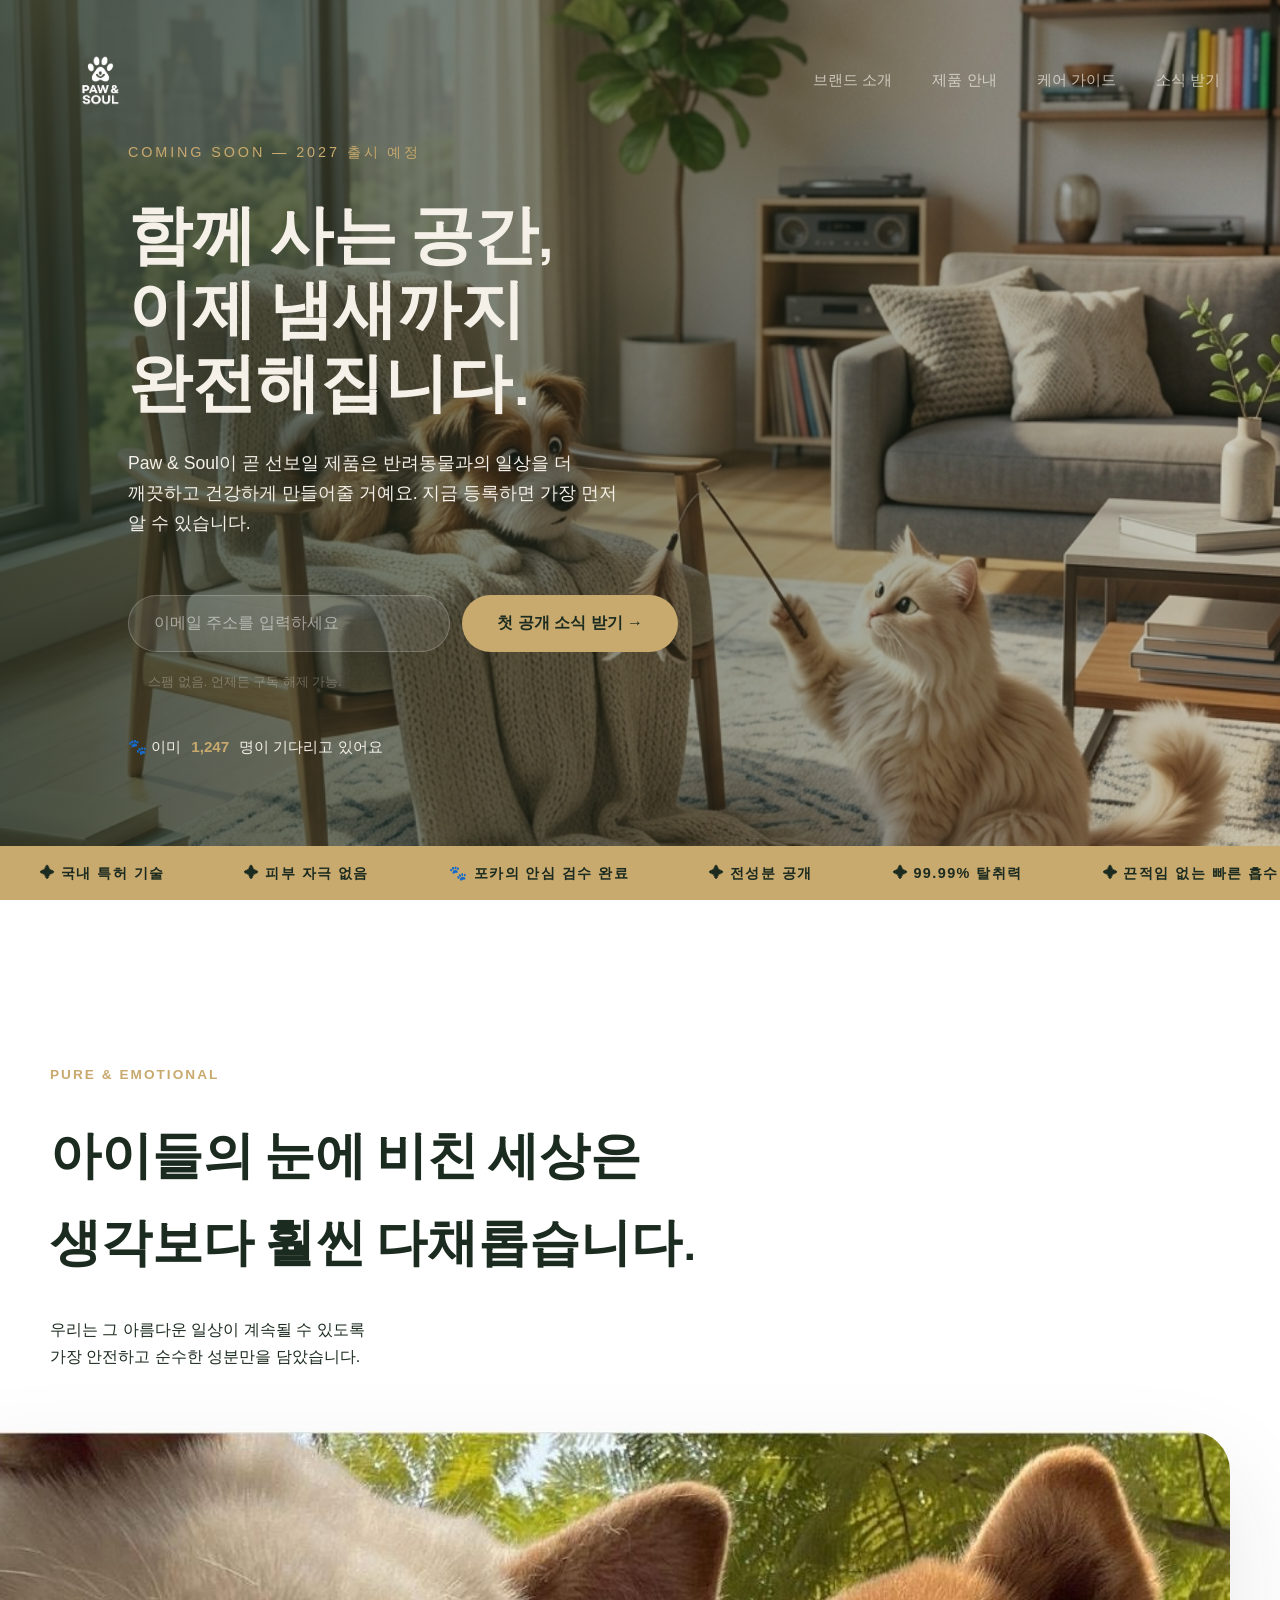
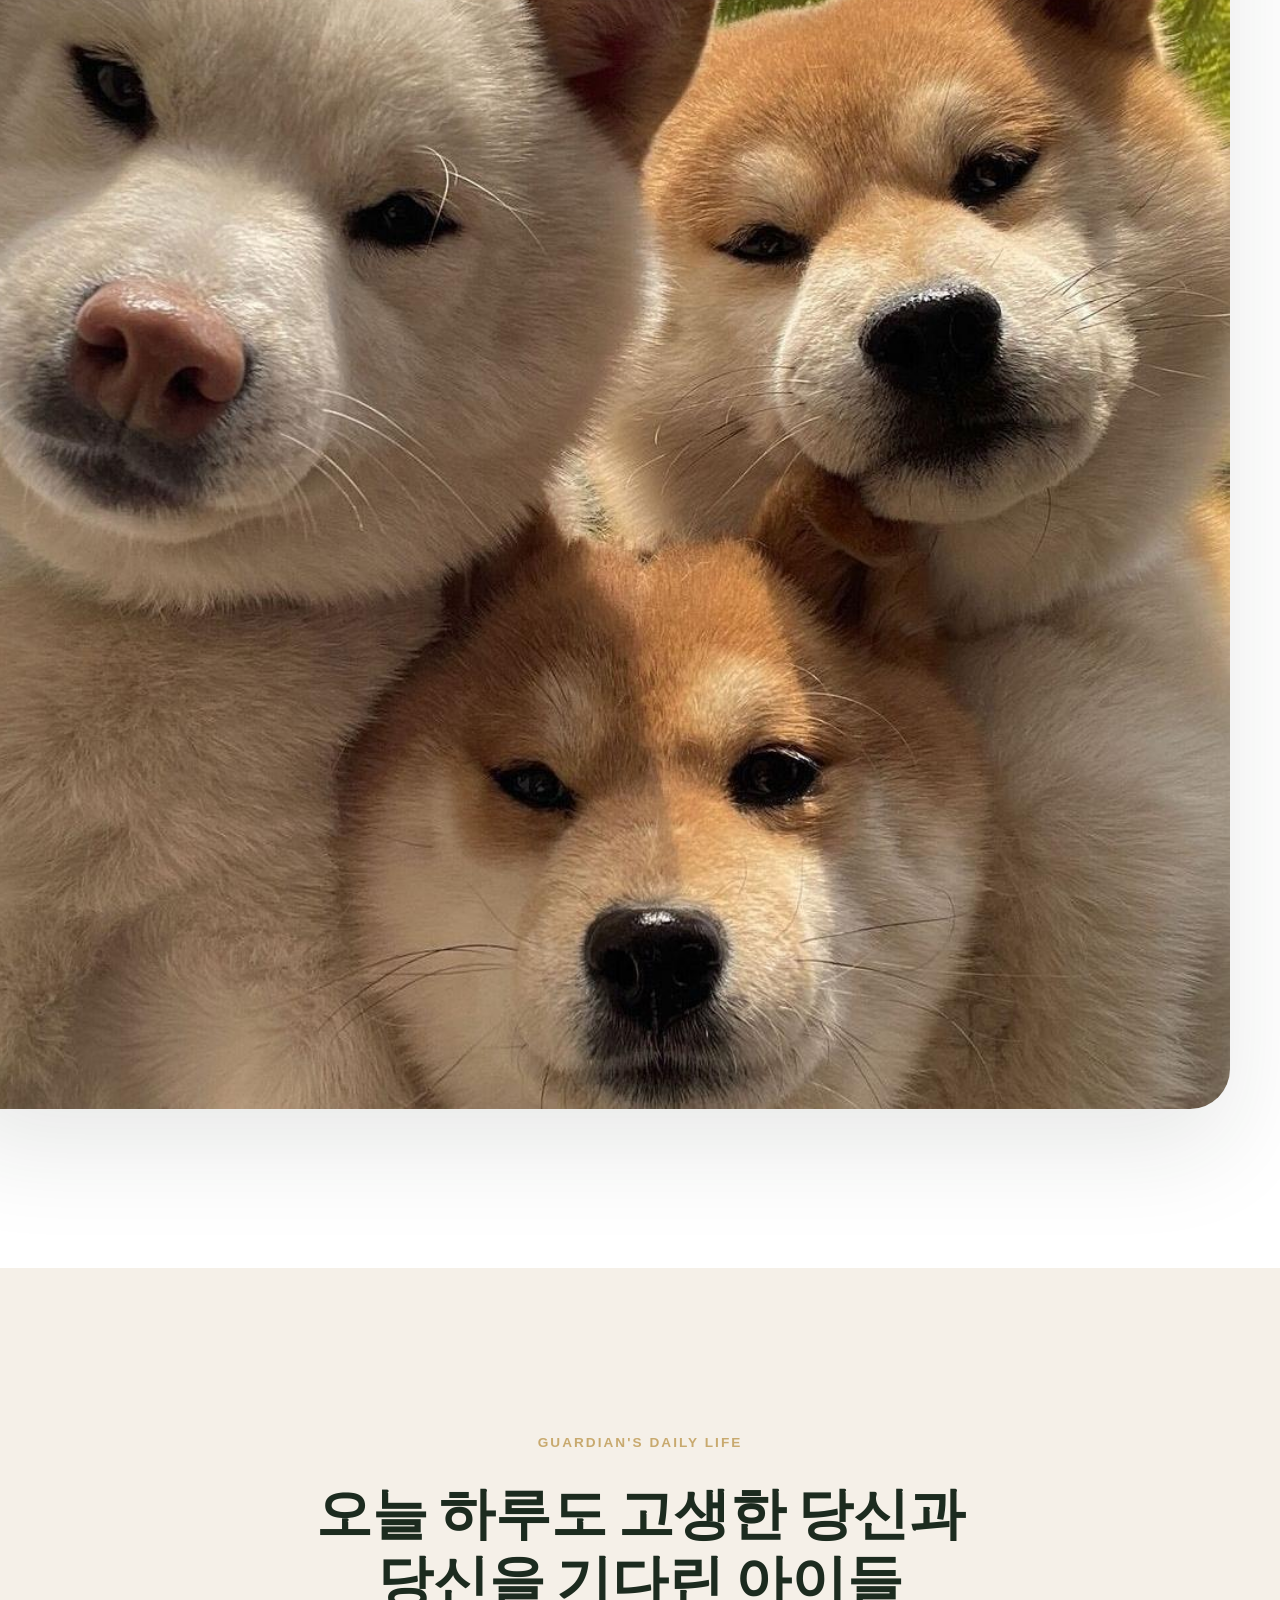
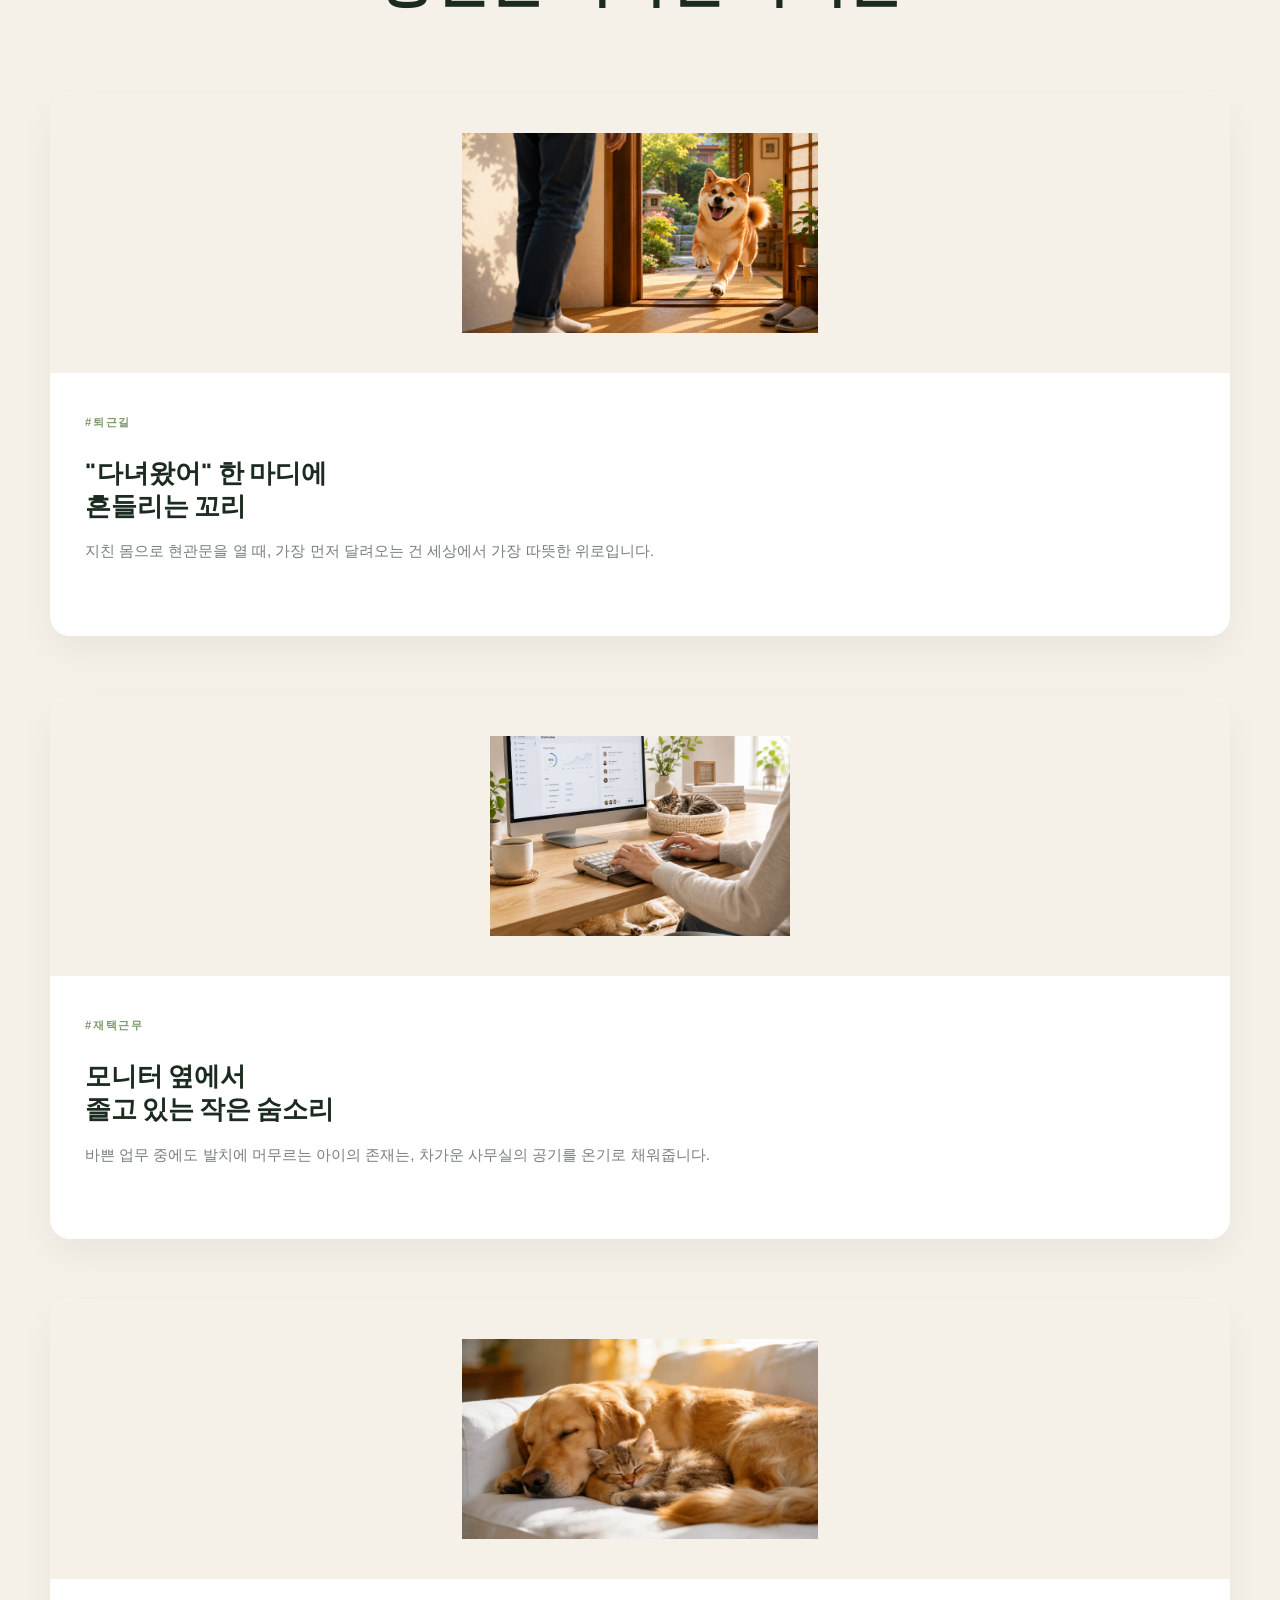
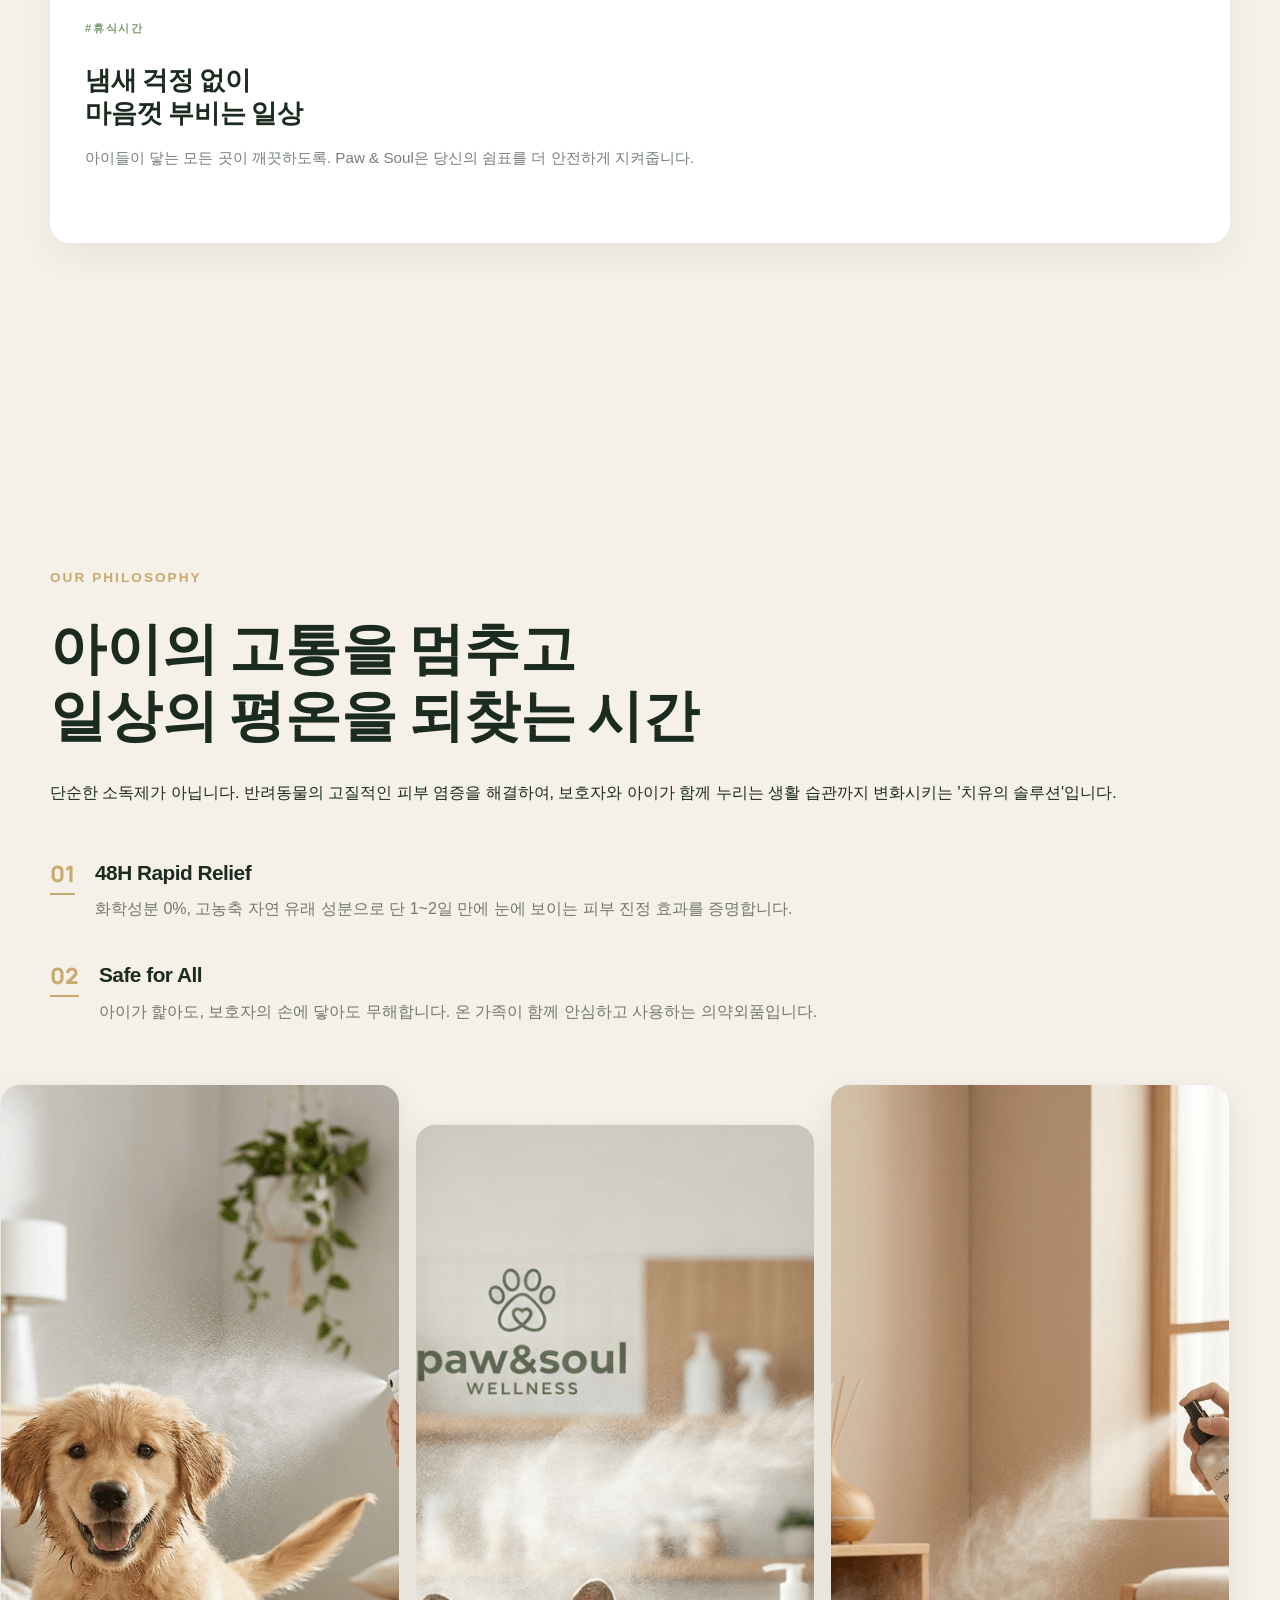
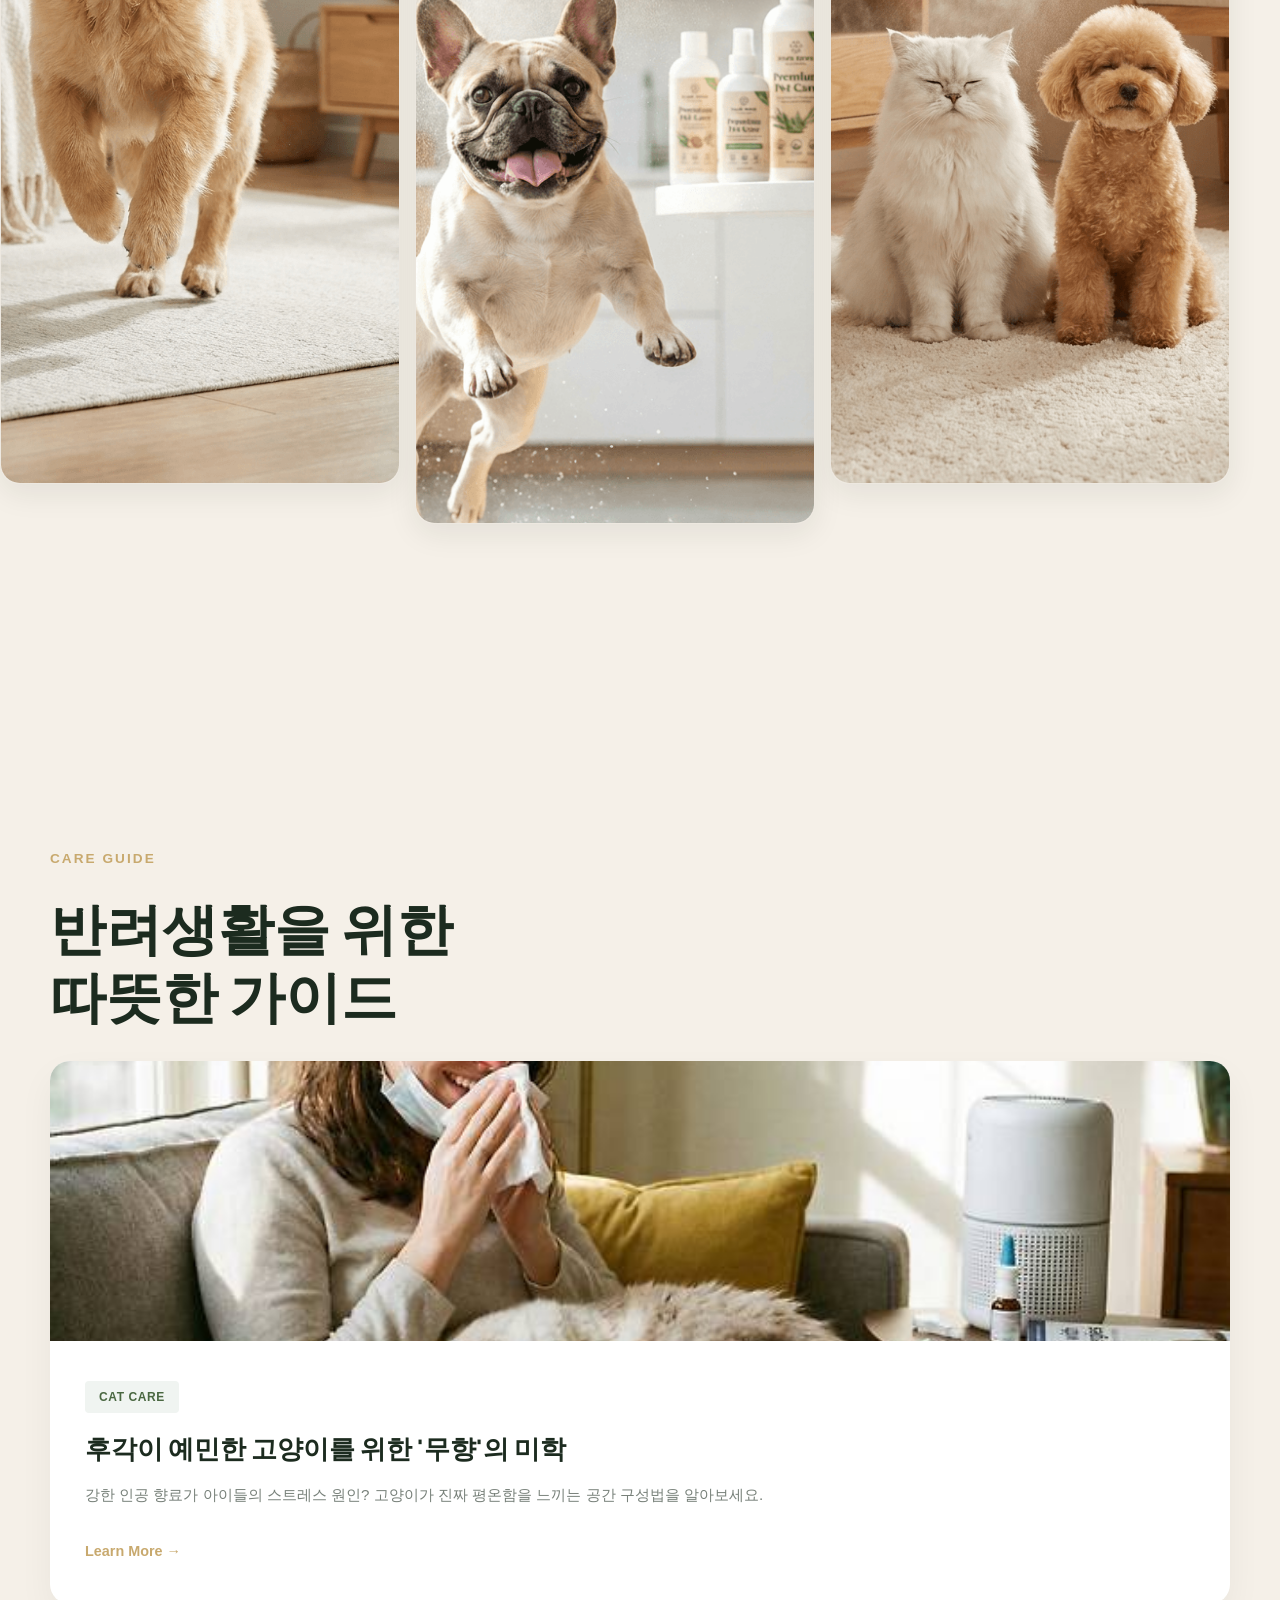
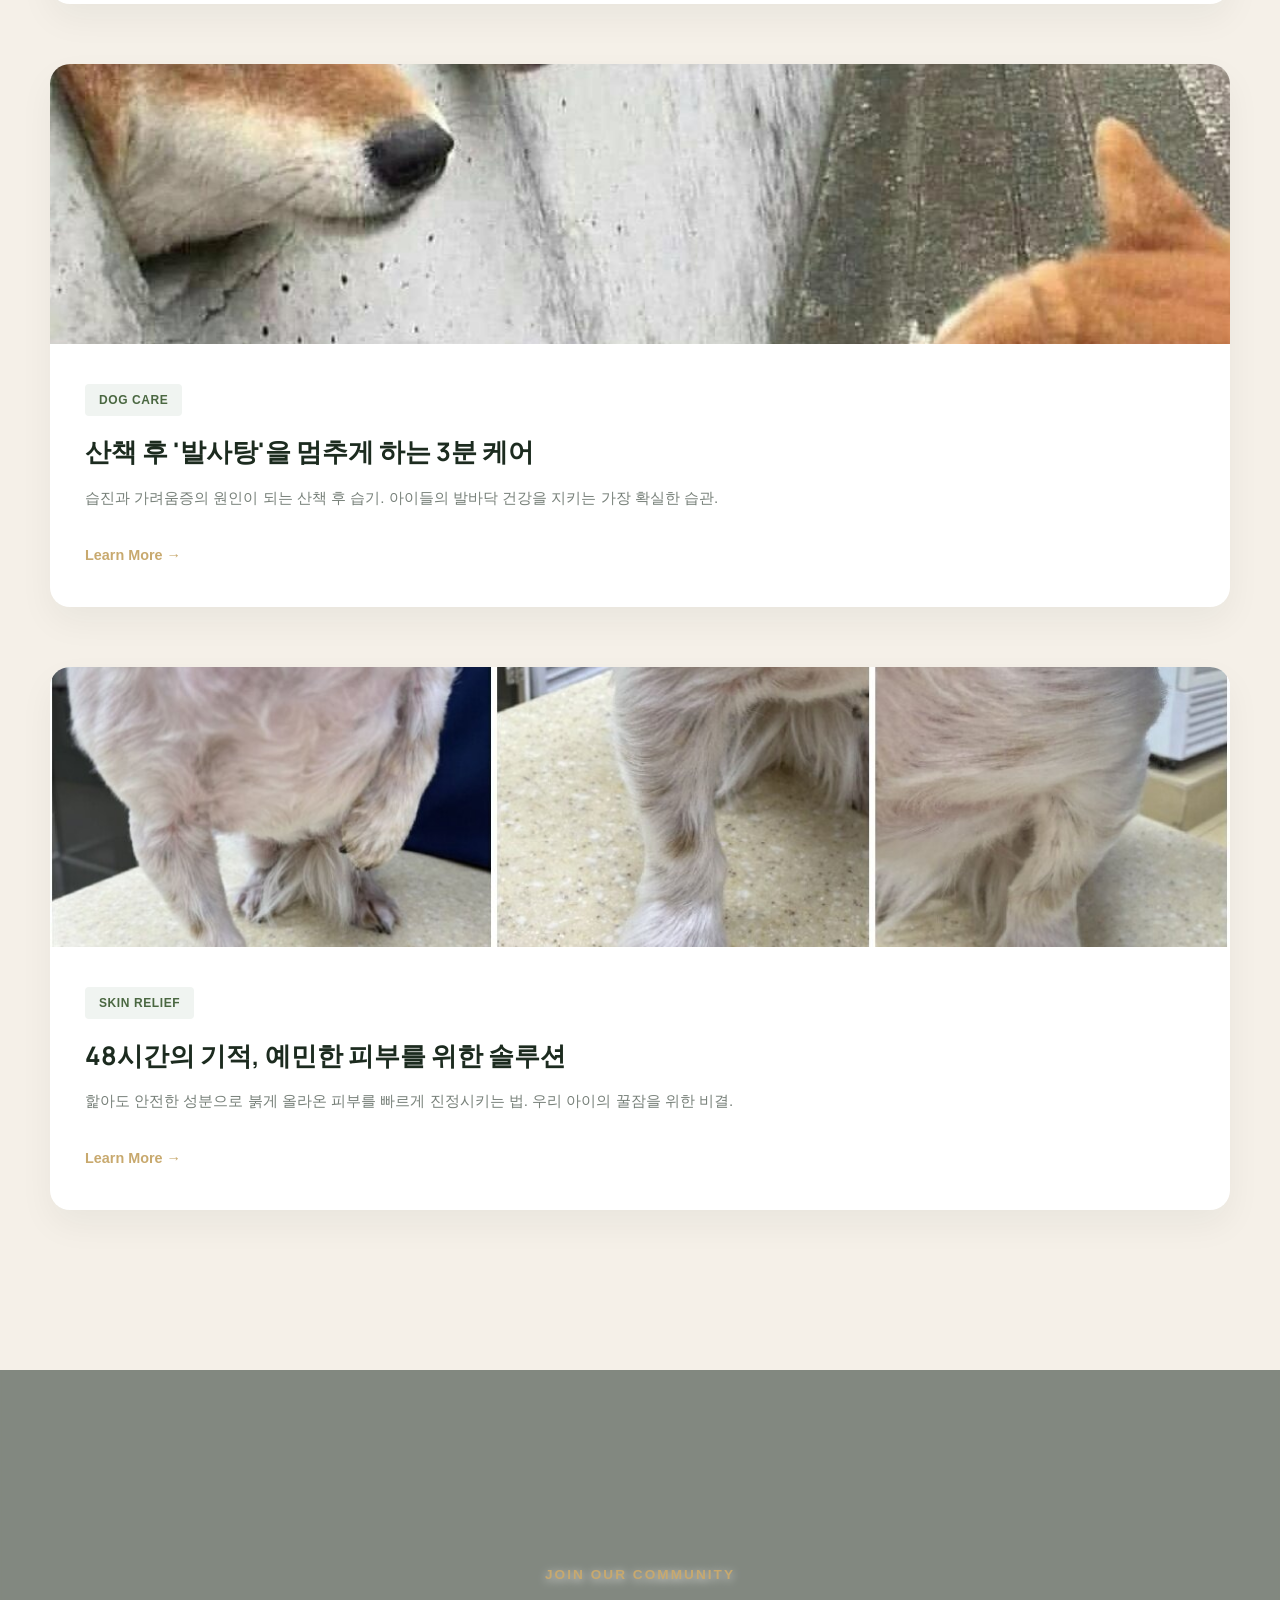
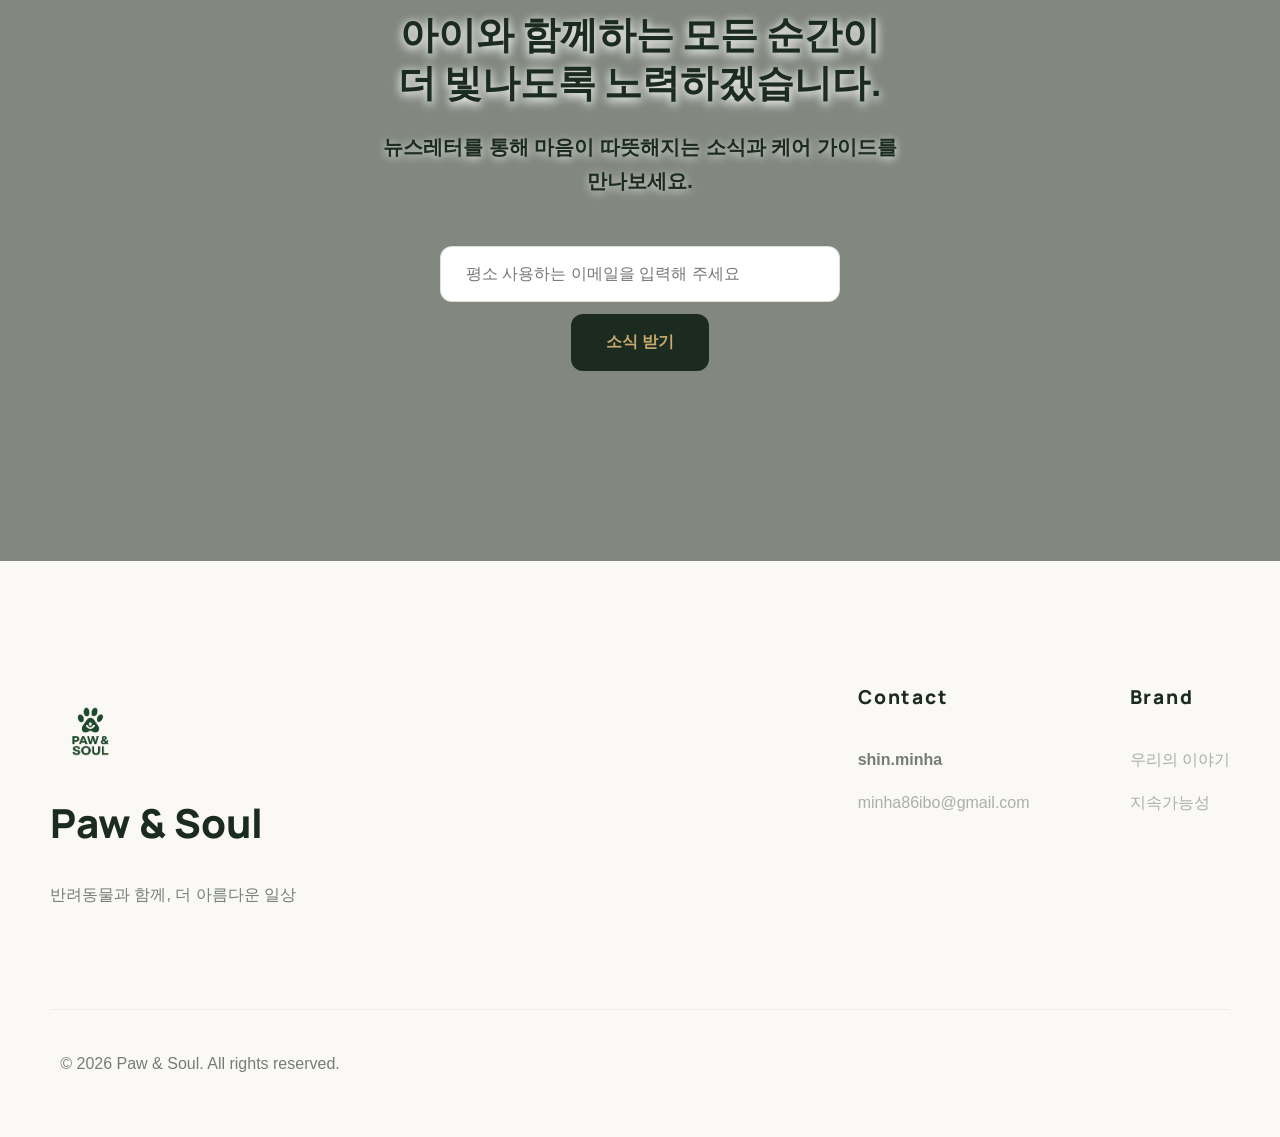
==== commit f37a8edc: "Add files via upload" ====
--- a/index.html
+++ b/index.html
@@ -2,562 +2,623 @@
 <html lang="ko">
 
 <head>
-  <meta charset="UTF-8" />
-  <meta name="viewport" content="width=device-width, initial-scale=1.0" />
-  <title>POKA Portfolio</title>
-
-  <link rel="stylesheet" href="style.css" />
-
-  <link rel="preconnect" href="https://fonts.googleapis.com">
-  <link rel="preconnect" href="https://fonts.gstatic.com" crossorigin>
-
+    <meta charset="UTF-8" />
+    <meta name="viewport" content="width=device-width, initial-scale=1.0" />
+    <title>Paw & Soul — 반려동물 케어의 새로운 기준</title>
+    <link rel="stylesheet" href="style.css" />
+    <link href="https://fonts.googleapis.com/css2?family=Manrope:wght@400;600;700;800&display=swap" rel="stylesheet">
+    <link rel="stylesheet" as="style" crossorigin
+        href="https://cdn.jsdelivr.net/gh/orioncactus/pretendard@v1.3.9/dist/web/static/pretendard.css" />
 </head>
 
 <body>
-
-  <header class="header">
-    <div class="logo">POKA FRIENDS</div>
-
-    <button class="hamburger-btn" aria-label="메뉴 열기" id="hamburgerBtn">
-      <span></span>
-      <span></span>
-      <span></span>
-    </button>
-
-    <nav class="nav">
-      <a href="#about">About</a>
-      <a href="#process">Process</a>
-      <a href="#portfolio">Portfolio</a>
-      <a href="#goods">Goods</a>
+    <div id="sparkles-container"></div>
+
+    <!-- ───── NAVIGATION ───── -->
+    <nav>
+        <a href="/" class="logo">
+            <img src="img/logore.png" alt="Paw & Soul Logo"
+                style="height: 100px; width: auto; object-fit: contain; filter: brightness(0) invert(1);">
+        </a>
+        <div class="hamburger" id="hamburger-menu">
+            <span></span>
+            <span></span>
+            <span></span>
+        </div>
+        <div class="nav-menu" id="nav-menu">
+            <a href="#about">브랜드 소개</a>
+            <a href="javascript:void(0)" onclick="openProductComingSoonModal()">제품 안내</a>
+            <a href="#guides">케어 가이드</a>
+            <a href="#newsletter">소식 받기</a>
+        </div>
     </nav>
-  </header>
-
-
-
-  <section class="hero">
-
-    <div class="hero-text">
-      <span class="hero-label">AI CHARACTER PORTFOLIO</span>
-
-      <h1 class="hero-title-animated"><span>모</span><span>두</span><span>가</span><span>&nbsp;</span><span>거</span><span>친</span><span>&nbsp;</span><span>파</span><span>도</span><span>로</span><span>&nbsp;</span><span>뛰</span><span>어</span><span>들</span><span>&nbsp;</span><span>때</span><span>,</span><br><span>포</span><span>카</span><span>는</span><span>&nbsp;</span><span>당</span><span>신</span><span>의</span><span>&nbsp;</span><span>곁</span><span>에</span><span>서</span><span>&nbsp;</span><span>숨</span><span>을</span><span>&nbsp;</span><span>고</span><span>릅</span><span>니</span><span>다</span><span>.</span></h1>
-
-      <p>더 빨리, 더 멀리 가야 한다고 말하는 세상 속에서. AI의 차가운 기술에서 태어나 세상 가장 따뜻한 위로를 건네는 반려 인형 POKA. 아무것도 하지 않아도 괜찮아요, 이제 포카와 함께 온전한
-        힐링을 누려보세요</p>
-
-      <div class="hero-buttons">
-        <a href="#portfolio" class="btn-dark">작업물 보기</a>
-        <a href="#process" class="btn-light">제작 과정</a>
-      </div>
+
+    <main>
+        <!-- ───── HERO SECTION (PRE-LAUNCH) ───── -->
+        <section class="hero" id="home">
+            <div class="hero-bg"></div>
+            <div class="hero-container">
+                <div class="hero-content">
+                    <span class="tagline" id="tagline">Coming Soon — 2027 출시 예정</span>
+                    <h1 class="headline" id="headline">함께 사는 공간,<br>이제 냄새까지<br>완전해집니다.</h1>
+                    <p class="sub-copy" id="subcopy">
+                        Paw & Soul이 곧 선보일 제품은 반려동물과의 일상을 더 깨끗하고 건강하게 만들어줄 거예요.
+                        지금 등록하면 가장 먼저 알 수 있습니다.
+                    </p>
+
+                    <div class="form-container" id="hero-form">
+                        <form class="email-form" id="launch-form">
+                            <input type="email" placeholder="이메일 주소를 입력하세요" required>
+                            <button type="submit" class="cta-btn">첫 공개 소식 받기 →</button>
+                        </form>
+                        <span class="micro-copy">스팸 없음. 언제든 구독 해제 가능.</span>
+                    </div>
+
+                    <div class="social-proof" id="hero-proof">
+                        🐾 이미 <span class="count-num" id="waitlist-count">1,247</span>명이 기다리고 있어요
+                    </div>
+                </div>
+            </div>
+
+            <!-- Marquee Bar -->
+            <div class="marquee-bar">
+                <div class="marquee-content">
+                    <div class="marquee-item">✦ 국내 특허 기술</div>
+                    <div class="marquee-item">✦ 피부 자극 없음</div>
+                    <div class="marquee-item">🐾 포카의 안심 검수 완료</div>
+                    <div class="marquee-item">✦ 전성분 공개</div>
+                    <div class="marquee-item">✦ 99.99% 탈취력</div>
+                    <div class="marquee-item">✦ 끈적임 없는 빠른 흡수</div>
+                    <div class="marquee-item">🌿 자연 유래 성분 100%</div>
+                    <div class="marquee-item">✨ 털 뭉치도 반한 부드러움</div>
+                    <div class="marquee-item">✦ 24시간 지속되는 쾌적함</div>
+                </div>
+            </div>
+        </section>
+
+        <!-- ───── BANNER SECTION (SIBA) ───── -->
+        <section class="banner-section">
+            <div class="container">
+                <div class="banner-wrapper">
+                    <div class="banner-text" data-aos="fade-right">
+                        <span class="label">Pure &amp; Emotional</span>
+                        <h2>아이들의 눈에 비친 세상은<br />생각보다 훨씬 다채롭습니다.</h2>
+                        <p>우리는 그 아름다운 일상이 계속될 수 있도록<br />가장 안전하고 순수한 성분만을 담았습니다.</p>
+                    </div>
+                    <div class="banner-img" data-aos="fade-left">
+                        <img src="img/siba.jpg" alt="시바견 일상">
+                    </div>
+                </div>
+            </div>
+        </section>
+
+        <!-- ───── EMOTIONAL SECTION: GUARDIAN LIFE ───── -->
+        <section id="emotions" class="section bg-light">
+            <div class="container">
+                <div class="section-header" data-aos="fade-up" style="text-align: center; margin-bottom: 80px;">
+                    <span class="label">Guardian's Daily Life</span>
+                    <h2 class="section-title">오늘 하루도 고생한 당신과<br>당신을 기다린 아이들</h2>
+                </div>
+                <div class="guide-grid">
+                    <article class="guide-card" data-aos="fade-up">
+                        <div class="card-img"
+                            style="background: var(--bg-cream); display: flex; align-items: center; justify-content: center; padding: 40px;">
+                            <img src="img/Guardian's Daily Life_01.png" alt="Commute"
+                                style="width: 100%; height: 100%; object-fit: contain;">
+                        </div>
+                        <div class="card-body">
+                            <span class="label" style="font-size: 0.7rem; color: #7A9A6A;">#퇴근길</span>
+                            <h3>"다녀왔어" 한 마디에<br>흔들리는 꼬리</h3>
+                            <p>지친 몸으로 현관문을 열 때, 가장 먼저 달려오는 건 세상에서 가장 따뜻한 위로입니다.</p>
+                        </div>
+                    </article>
+                    <article class="guide-card" data-aos="fade-up" data-aos-delay="100">
+                        <div class="card-img"
+                            style="background: var(--bg-cream); display: flex; align-items: center; justify-content: center; padding: 40px;">
+                            <img src="img/Guardian's Daily Life_02.png" alt="Working"
+                                style="width: 100%; height: 100%; object-fit: contain;">
+                        </div>
+                        <div class="card-body">
+                            <span class="label" style="font-size: 0.7rem; color: #7A9A6A;">#재택근무</span>
+                            <h3>모니터 옆에서<br>졸고 있는 작은 숨소리</h3>
+                            <p>바쁜 업무 중에도 발치에 머무르는 아이의 존재는, 차가운 사무실의 공기를 온기로 채워줍니다.</p>
+                        </div>
+                    </article>
+                    <article class="guide-card" data-aos="fade-up" data-aos-delay="200">
+                        <div class="card-img"
+                            style="background: var(--bg-cream); display: flex; align-items: center; justify-content: center; padding: 40px;">
+                            <img src="img/Guardian's Daily Life_03.png" alt="Rest"
+                                style="width: 100%; height: 100%; object-fit: contain;">
+                        </div>
+                        <div class="card-body">
+                            <span class="label" style="font-size: 0.7rem; color: #7A9A6A;">#휴식시간</span>
+                            <h3>냄새 걱정 없이<br>마음껏 부비는 일상</h3>
+                            <p>아이들이 닿는 모든 곳이 깨끗하도록. Paw & Soul은 당신의 쉼표를 더 안전하게 지켜줍니다.</p>
+                        </div>
+                    </article>
+                </div>
+            </div>
+        </section>
+
+
+
+
+
+        <section id="about" class="section about">
+            <div class="container">
+                <div class="about-container">
+                    <div class="about-content" data-aos="fade-right">
+                        <span class="label">Our Philosophy</span>
+                        <h2 class="section-title">아이의 고통을 멈추고<br>일상의 평온을 되찾는 시간</h2>
+                        <p>단순한 소독제가 아닙니다. 반려동물의 고질적인 피부 염증을 해결하여, 보호자와 아이가 함께 누리는 생활 습관까지 변화시키는 '치유의 솔루션'입니다.</p>
+                        <ul class="feature-list">
+                            <li>
+                                <span class="feature-icon">01</span>
+                                <div class="feature-text">
+                                    <strong>48H Rapid Relief</strong>
+                                    <p>화학성분 0%, 고농축 자연 유래 성분으로 단 1~2일 만에 눈에 보이는 피부 진정 효과를 증명합니다.</p>
+                                </div>
+                            </li>
+                            <li>
+                                <span class="feature-icon">02</span>
+                                <div class="feature-text">
+                                    <strong>Safe for All</strong>
+                                    <p>아이가 핥아도, 보호자의 손에 닿아도 무해합니다. 온 가족이 함께 안심하고 사용하는 의약외품입니다.</p>
+                                </div>
+                            </li>
+                        </ul>
+                    </div>
+                    <div class="philosophy-cards" data-aos="fade-left">
+                        <div class="phil-card"><img src="img/dog01.png" alt="Golden Retriever"></div>
+                        <div class="phil-card"><img src="img/dog02.png" alt="French Bulldog"></div>
+                        <div class="phil-card"><img src="img/dogcat01.png" alt="Cat and Poodle"></div>
+                    </div>
+                </div>
+            </div>
+        </section>
+
+
+
+
+        <!-- ───── PET GUIDE ───── -->
+        <section id="guides" class="section guides bg-light">
+            <div class="container">
+                <div class="section-header" data-aos="fade-up">
+                    <span class="label">Care Guide</span>
+                    <h2 class="section-title">반려생활을 위한<br>따뜻한 가이드</h2>
+                </div>
+                <div class="guide-grid">
+                    <article class="guide-card" data-aos="fade-up">
+                        <div class="card-img">
+                            <img src="img/cat.jpg" alt="고양이 케어">
+                        </div>
+                        <div class="card-body">
+                            <div class="tag-header">
+                                <span class="tag">Cat Care</span>
+                            </div>
+                            <h3>후각이 예민한 고양이를 위한 '무향'의 미학</h3>
+                            <p>강한 인공 향료가 아이들의 스트레스 원인? 고양이가 진짜 평온함을 느끼는 공간 구성법을 알아보세요.</p>
+                            <a href="javascript:void(0)" class="link-more btn-guide-trigger"
+                                onclick="openGuideModal('cat')">Learn More
+                                →</a>
+                        </div>
+                    </article>
+                    <article class="guide-card" data-aos="fade-up" data-aos-delay="100">
+                        <div class="card-img">
+                            <img src="img/siba_02.jpg" alt="강아지 산책">
+                        </div>
+                        <div class="card-body">
+                            <div class="tag-header">
+                                <span class="tag">Dog Care</span>
+                            </div>
+                            <h3>산책 후 '발사탕'을 멈추게 하는 3분 케어</h3>
+                            <p>습진과 가려움증의 원인이 되는 산책 후 습기. 아이들의 발바닥 건강을 지키는 가장 확실한 습관.</p>
+                            <a href="javascript:void(0)" class="link-more btn-guide-trigger"
+                                onclick="openGuideModal('dog')">Learn More
+                                →</a>
+                        </div>
+                    </article>
+                    <article class="guide-card" data-aos="fade-up" data-aos-delay="200">
+                        <div class="card-img">
+                            <img src="img/optimize.jpg" alt="영양 가이드">
+                        </div>
+                        <div class="card-body">
+                            <div class="tag-header">
+                                <span class="tag">Skin Relief</span>
+                            </div>
+                            <h3>48시간의 기적, 예민한 피부를 위한 솔루션</h3>
+                            <p>핥아도 안전한 성분으로 붉게 올라온 피부를 빠르게 진정시키는 법. 우리 아이의 꿀잠을 위한 비결.</p>
+                            <a href="javascript:void(0)" class="link-more btn-guide-trigger"
+                                onclick="openGuideModal('nutrition')">Learn More →</a>
+                        </div>
+                    </article>
+                </div>
+            </div>
+        </section>
+
+        <!-- ───── NEWSLETTER (Redesigned: Sliding Parallax) ───── -->
+        <section id="newsletter" class="section cta emotional-parallax">
+            <div class="parallax-overlay"></div>
+            <div class="container">
+                <div class="cta-card" data-aos="fade-up">
+                    <div class="cta-content">
+                        <span class="label">Join Our Community</span>
+                        <h2>아이와 함께하는 모든 순간이<br />더 빛나도록 노력하겠습니다.</h2>
+                        <p>뉴스레터를 통해 마음이 따뜻해지는 소식과 케어 가이드를 만나보세요.</p>
+                        <form class="cta-form" id="newsletter-subscription-form">
+                            <input type="email" placeholder="평소 사용하는 이메일을 입력해 주세요" required />
+                            <button type="submit" class="btn btn-primary">소식 받기</button>
+                        </form>
+                    </div>
+                </div>
+            </div>
+        </section>
+    </main>
+
+    <!-- ───── FOOTER (Redesigned: Brighter & Cute) ───── -->
+    <footer class="footer-light">
+        <div class="container">
+            <div class="footer-top">
+                <div class="footer-brand">
+                    <img src="img/logore.png" alt="Paw & Soul Logo"
+                        style="height: 100px; width: auto; object-fit: contain; margin-bottom: 8px;">
+                    <a href="/" class="footer-logo">Paw &amp; Soul</a>
+                    <p>반려동물과 함께, 더 아름다운 일상</p>
+
+                </div>
+                <div class="footer-links">
+                    <div class="footer-col">
+                        <h4>Contact</h4>
+                        <ul>
+                            <li><strong>shin.minha</strong></li>
+                            <li><a href="mailto:minha86ibo@gmail.com">minha86ibo@gmail.com</a></li>
+                        </ul>
+                    </div>
+                    <div class="footer-col">
+                        <h4>Brand</h4>
+                        <ul>
+                            <li><a href="#">우리의 이야기</a></li>
+                            <li><a href="#">지속가능성</a></li>
+                        </ul>
+                    </div>
+                </div>
+            </div>
+            <div class="footer-bottom">
+                <p>© 2026 Paw & Soul. All rights reserved.</p>
+            </div>
+        </div>
+    </footer>
+
+    <!-- ───── PRODUCT COMING SOON MODAL (CUTE & FUN) ───── -->
+    <div id="product-coming-soon-modal" class="modal">
+        <div class="modal-overlay" onclick="closeProductComingSoonModal()"></div>
+        <div class="modal-container cute-modal">
+            <button class="modal-close" onclick="closeProductComingSoonModal()">&times;</button>
+            <div class="cute-modal-content">
+                <div class="cute-header">
+                    <img src="img/comingsoon.png" alt="Coming Soon"
+                        style="width: 240px; height:135px; object-fit: contain; margin-bottom: 15px; animation: bounce 2s infinite ease-in-out; filter: drop-shadow(0 10px 25px rgba(0, 0, 0, 0.08));">
+                    <h2>Coming Soon!</h2>
+                    <p>아이들을 위한 예쁜 제품들이 열심히 준비 중이에요! ✨</p>
+                </div>
+
+                <div class="preview-grid">
+                    <div class="preview-item"><img src="img/image01.jpg" alt="Preview"></div>
+                    <div class="preview-item"><img src="img/image02.jpg" alt="Preview"></div>
+                    <div class="preview-item"><img src="img/image04.jpg" alt="Preview"></div>
+                    <div class="preview-item"><img src="img/image05.jpg" alt="Preview"></div>
+                    <div class="preview-item"><img src="img/image07.jpg" alt="Preview"></div>
+                </div>
+
+                <div class="cute-footer">
+                    <p>출시 알림을 구독하고 가장 먼저 만나보세요!</p>
+                    <button class="btn-primary"
+                        onclick="closeProductComingSoonModal(); window.location.hash='#newsletter';">알림 신청하러 가기</button>
+                </div>
+            </div>
+        </div>
     </div>
-
-
-    <div class="hero-image">
-      <img class="hero-img-default" src="img/poka14_re.png" alt="포카 뒷모습 - 조용한 휴식">
-      <img class="hero-img-hover" src="img/poka03_re.png" alt="포카 기도 포즈 - 따뜻한 위로">
+    <div id="guide-modal" class="modal">
+        <div class="modal-overlay" onclick="closeGuideModal()"></div>
+        <div class="modal-container lush-modal">
+            <button class="modal-close" onclick="closeGuideModal()">&times;</button>
+            <div class="lush-modal-content">
+                <div class="lush-left">
+                    <img id="modal-product-img" src="" alt="Product">
+                </div>
+                <div class="lush-right">
+                    <div class="guide-info">
+                        <h2 id="modal-guide-title">Guide Title</h2>
+                        <div id="modal-guide-content" class="guide-text-content"></div>
+                    </div>
+
+                    <div class="product-info-box">
+                        <span class="label" style="font-size: 0.65rem;">Recommended Product</span>
+                        <h3 id="modal-product-name">Product Name</h3>
+                        <p id="modal-product-summary" class="product-summary"></p>
+                        <p id="modal-product-desc" class="product-desc"></p>
+
+                        <div class="product-stats" id="modal-product-stats"></div>
+
+                        <div class="modal-actions">
+                            <button class="btn-buy">To Be Continued</button>
+                            <p class="emotional-copy">보호자와 함께 쓰는 안전함</p>
+                        </div>
+                    </div>
+                </div>
+            </div>
+        </div>
     </div>
 
-  </section>
-
-
-
-  <section class="story" id="about">
-
-    <div class="section-title">
-      <span>BRAND STORY</span>
-      <h2>포카는 위로에서 시작되었습니다.</h2>
+    <!-- ───── NEWSLETTER SUCCESS MODAL (MINIMAL & PREMIUM) ───── -->
+    <div id="newsletter-success-modal" class="modal">
+        <div class="modal-overlay" onclick="closeNewsletterSuccessModal()"></div>
+        <div class="modal-container success-modal">
+            <button class="modal-close" onclick="closeNewsletterSuccessModal()" style="color: #FFF;">&times;</button>
+            <div class="success-modal-content">
+                <h2>🎉 반갑습니다, 보호자님!</h2>
+                <p>아이와 함께하는 공간이 더 맑고 완전해질 수 있도록, Paw & Soul의 첫 신제품 출시 소식과 특별한 혜택을 입력하신 이메일로 가장 먼저 전해드릴게요. 우리 아이를 위한 깨끗한
+                    약속, 조금만 기다려주세요! ✨</p>
+                <button class="btn-confirm" onclick="closeNewsletterSuccessModal()">확인</button>
+            </div>
+        </div>
     </div>
 
-    <div class="story-grid">
-
-      <div class="story-card">
-        <h3>감정의 시작</h3>
-
-        <p>
-          어릴 때부터 좋아했던 동물 인형은
-          단순한 장난감이 아니라 위로와 안정감을 주는 존재였습니다.
-          포카는 그런 감정을 담아 만든 캐릭터입니다.
-        </p>
-      </div>
-
-      <div class="story-card">
-        <h3>AI와의 협업</h3>
-
-        <p>
-          Gemini를 통해 세계관과 방향성을 구상하고,
-          ChatGPT를 통해 감정선과 포즈를 확장하며
-          하나의 살아있는 캐릭터로 발전시켰습니다.
-        </p>
-      </div>
-
-      <div class="story-card">
-        <h3>감정형 캐릭터</h3>
-
-        <p>
-          포카는 단순히 귀여운 캐릭터가 아니라
-          일상 속 감정을 대신 표현해주는
-          반려형 이모티콘 캐릭터를 목표로 합니다.
-        </p>
-      </div>
-
-    </div>
-  </section>
-
-
-
-  <section class="poka-profile-section" id="profile">
-    <div class="poka-container">
-
-      <div class="poka-title-area">
-        <span class="poka-subtitle">ABOUT POKA</span>
-        <h2 class="poka-main-title">🧸 POKA Official Profile</h2>
-      </div>
-
-      <div class="profile-flex-container">
-
-        <div class="poka-info-card">
-
-          <div class="poka-top-char-visual profile-img-wrapper">
-            <img src="img/poka02_re.png" alt="Poka Profile" class="poka-wink-char">
-          </div>
-
-          <h3><span class="badge-num">1</span> 기본 정보 (Basic Info)</h3>
-
-          <table class="poka-info-table">
-            <tr>
-              <th>이름</th>
-              <td style="font-weight: 500;">포카 (POKA)</td>
-            </tr>
-            <tr>
-              <th>종족</th>
-              <td>세상에서 가장 행복한 쿼카 동물의 미소와 포근한 곰돌이의 몸매를 닮아, 지친 마음에 위로를 건네는 특별한 존재</td>
-            </tr>
-            <tr>
-              <th>생일</th>
-              <td>4월 18일 <span class="birth-sub">(솜뭉치에 따뜻한 숨결이 불어넣어진 날)</span></td>
-            </tr>
-            <tr>
-              <th>성격</th>
-              <td>세상 모든 것에 호기심이 많고, 낙천적이며 다정함.<br>약간의 장난기를 가짐</td>
-            </tr>
-            <tr>
-              <th>매력 포인트</th>
-              <td>보기만 해도 기분이 좋아지는 해맑은 윙크, <br>만지면 퐁신퐁신할 것 같은 털 질감</td>
-            </tr>
-          </table>
-        </div>
-
-        <div class="poka-right-group">
-
-          <div class="poka-story-card">
-            <h3><span class="badge-num">2</span> 포카의 정체성 &amp; 세계관 (Story)</h3>
-            <h4 class="poka-story-quote">"지치고 외로운 날,<br>당신의 마음속 방 한구석에 조용히 찾아온 비밀 친구."</h4>
-            <p>
-              포카는 누군가가 가장 소중히 아끼던 동물 인형에 깊은 위로의 마음이 쌓여 생명을 얻게 된 특별한 친구입니다. <br><br>
-              특유의 해맑은 미소와 위트 있는 윙크를 날리며, 일상에 치여 웃음을 잃어버린 어른들에게 <strong>"오늘 하루도 참 잘했어! 뿜뿜!"</strong> 하고 긍정적인 에너지를 전파하는 것이
-              포카의 비밀 임무입니다.
-            </p>
-          </div>
-
-          <div class="poka-taste-card">
-            <h3><span class="badge-num">3</span> 취향 노트 (Taste)</h3>
-            <div class="taste-flex-wrap">
-
-              <div class="taste-sub-box">
-                <h4 class="like-title">❤️ 좋아하는 것</h4>
-                <ul>
-                  <li><strong>달콤한 간식:</strong> 초코칩 쿠키와 시원한 음료수로 당 충전하기</li>
-                  <li><strong>독서:</strong> 침대에 누워 그림책 읽기 <span>(읽다가 금방 잠들곤 함)</span></li>
-                  <li><strong>산책:</strong> 풍선을 들고 동네를 산책하며 사람들에게 인사하기</li>
-                </ul>
-              </div>
-
-              <div class="taste-sub-box">
-                <h4 class="hate-title">💔 싫어하는 것</h4>
-                <ul>
-                  <li><strong>차가운 침묵:</strong> 주변 사람들이 우울해하거나 슬퍼하는 무거운 공기</li>
-                  <li><strong>알람 소리:</strong> 아침 일찍 출근해야 하는 사람들의 피곤한 일상 <span>(하품을 하며 함께 안타까워함)</span></li>
-                </ul>
-              </div>
-
-            </div>
-          </div>
-
-        </div>
-      </div>
-    </div>
-  </section>
-
-
-
-
-  <!-- ═══ AI PROCESS — Four-Panel Progression ═══ -->
-  <section id="process" class="content-section ai-process-section reveal-element">
-    <h3 class="section-title">AI Collaboration History</h3>
-
-    <div class="four-panel-progression">
-
-      <!-- ── Step 1: 프롬프트 작성 시작 ── -->
-      <div class="progression-panel">
-        <div class="panel-step-label">1. 프롬프트 작성 시작...</div>
-        <div class="panel-body">
-
-          <div class="mini-prompt-console">
-            <div class="mini-console-header">
-              <div class="ai-status-dot"></div>
-              <span class="mini-console-title">AI 프롬프트 스튜디오</span>
-            </div>
-            <div class="mini-console-body">
-              <div class="mini-field-label">&#10022; 이미지 생성 프롬프트</div>
-              <div class="mini-field-area">
-                <p class="mini-field-text">POKA(포카)라는 이름의 3D 스타일의 아늑하고...<span class="blinking-cursor">|</span></p>
-              </div>
-            </div>
-          </div>
-
-          <div class="mini-stage stage-1">
-            <div class="stage-grid"></div>
-          </div>
-
-        </div>
-      </div>
-
-      <!-- ── Step 2: 글자가 써지며 형태가 ── -->
-      <div class="progression-panel">
-        <div class="panel-step-label">2. 글자가 써지며 형태가...</div>
-        <div class="panel-body">
-
-          <div class="mini-prompt-console">
-            <div class="mini-console-header">
-              <div class="ai-status-dot"></div>
-              <span class="mini-console-title">AI 프롬프트 스튜디오</span>
-            </div>
-            <div class="mini-console-body">
-              <div class="mini-field-label">&#10022; 이미지 생성 프롬프트</div>
-              <div class="mini-field-area">
-                <p class="mini-field-text">POKA(포카)... 캐릭터를 생성해줘. 포카는 바닥에 책상다리를 하고...<span class="blinking-cursor">|</span></p>
-              </div>
-            </div>
-          </div>
-
-          <div class="mini-stage stage-2">
-            <div class="stage-grid"></div>
-            <div class="stage-dashed-circle"></div>
-            <img src="img/poka12_re.png" alt="포카 윤곽" class="poka-stage-img poka-ghost">
-          </div>
-
-        </div>
-      </div>
-
-      <!-- ── Step 3: 질감과 빛이 ── -->
-      <div class="progression-panel">
-        <div class="panel-step-label">3. 질감과 빛이...</div>
-        <div class="panel-body">
-
-          <div class="mini-prompt-console">
-            <div class="mini-console-header">
-              <div class="ai-status-dot"></div>
-              <span class="mini-console-title">AI 프롬프트 스튜디오</span>
-            </div>
-            <div class="mini-console-body">
-              <div class="mini-field-label">&#10022; 이미지 생성 프롬프트</div>
-              <div class="mini-field-area">
-                <p class="mini-field-text">POKA(포카)... 인사를 건네고 있어. 질감은 고급 테디베어처럼...<span class="blinking-cursor">|</span></p>
-              </div>
-            </div>
-          </div>
-
-          <div class="mini-stage stage-3">
-            <div class="stage-grid"></div>
-            <div class="stage-dashed-circle"></div>
-            <div class="poka-glow-ring"></div>
-            <img src="img/poka12_re.png" alt="포카 출현" class="poka-stage-img poka-emerging">
-          </div>
-
-        </div>
-      </div>
-
-      <!-- ── Step 4: 포카 완성! (Pop-Out) ── -->
-      <div class="progression-panel progression-panel--final">
-        <div class="panel-step-label panel-step-label--final">4. 포카 완성! ✦</div>
-        <div class="panel-body panel-body--final">
-
-          <div class="mini-prompt-console mini-prompt-console--final">
-            <div class="mini-console-header">
-              <div class="ai-status-dot"></div>
-              <span class="mini-console-title">AI 프롬프트 스튜디오</span>
-            </div>
-            <div class="mini-console-body">
-              <div class="mini-field-label">&#10022; 이미지 생성 프롬프트</div>
-              <div class="mini-field-area">
-                <p class="mini-field-text"><span class="typing-sentence"></span><span class="blinking-cursor">|</span></p>
-              </div>
-            </div>
-          </div>
-
-          <div class="mini-stage stage-4 mini-stage--final">
-            <div class="stage-grid"></div>
-            <div class="stage-dashed-circle stage-dashed-circle--faded"></div>
-            <img src="img/poka12_re.png" alt="포카 완성" class="poka-stage-img poka-pop-out">
-            <div class="mini-status-indicator status-light-up">AI BUILDING PROCESS: COMPLETED</div>
-          </div>
-
-        </div>
-      </div>
-
-    </div>
-  </section>
-
-
-
-
-  <section class="portfolio" id="portfolio">
-
-    <div class="section-title">
-      <span>PORTFOLIO</span>
-      <h2>POKA Character Showcase</h2>
-    </div>
-
-
-
-    <div class="portfolio-top">
-
-      <div class="portfolio-heading">
-        <h3>24 Emotions</h3>
-        <p>일상 속 감정을 담은 포카 이모티콘</p>
-      </div>
-
-      <div class="emoji-grid">
-
-        <div class="emoji-card"><img src="img/poka_02.png" alt="이모티콘 01"></div>
-        <div class="emoji-card"><img src="img/poka_03.png" alt="이모티콘 02"></div>
-        <div class="emoji-card"><img src="img/poka_06.png" alt="이모티콘 03"></div>
-        <div class="emoji-card"><img src="img/poka_07.png" alt="이모티콘 04"></div>
-        <div class="emoji-card"><img src="img/poka_08.png" alt="이모티콘 05"></div>
-        <div class="emoji-card"><img src="img/poka_11.png" alt="이모티콘 06"></div>
-        <div class="emoji-card"><img src="img/poka_12.png" alt="이모티콘 07"></div>
-        <div class="emoji-card"><img src="img/poka_23.png" alt="이모티콘 08"></div>
-
-      </div>
-    </div>
-
-
-
-
-    <div class="portfolio-bottom">
-
-      <div class="portfolio-heading">
-        <h3>40 Character Poses</h3>
-        <p>다양한 상황과 동작을 표현한 포카 포즈</p>
-      </div>
-
-      <div class="pose-grid">
-        <div class="pose-card"><img src="img/poka12_re.png" alt="포카 포즈 01"></div>
-        <div class="pose-card"><img src="img/poka04_re.png" alt="포카 포즈 02"></div>
-        <div class="pose-card"><img src="img/poka14_re.png" alt="포카 포즈 03"></div>
-        <div class="pose-card"><img src="img/poka09_re.png" alt="포카 포즈 04"></div>
-        <div class="pose-card"><img src="img/poka05_re.png" alt="포카 포즈 05"></div>
-        <div class="pose-card"><img src="img/poka06_re.png" alt="포카 포즈 06"></div>
-
-        <div class="pose-card"><img src="img/poka07_re.png" alt="포카 포즈 07"></div>
-        <div class="pose-card"><img src="img/poka08_re.png" alt="포카 포즈 08"></div>
-      </div>
-
-    </div>
-
-  </section>
-
-
-
-
-  <section class="goods" id="goods">
-
-    <div class="section-title">
-      <span>EXPANSION</span>
-      <h2>POKA Goods Mockup</h2>
-    </div>
-
-
-    <div class="goods-grid">
-
-      <div class="goods-card">
-        <img src="img/deskmat_daily4.png" alt="Desk Mat Mockup">
-        <h3>Desk Mat</h3>
-      </div>
-
-      <div class="goods-card">
-        <img src="img/wallet_fan4.png" alt="Card Wallet Mockup">
-        <h3>Card Wallet</h3>
-      </div>
-
-      <div class="goods-card">
-        <img src="img/monitor_fan1.png" alt="Monitor Plush Mockup">
-        <h3>Monitor Plush</h3>
-      </div>
-
-    </div>
-
-  </section>
-
-
-
-
-  <section class="copyright">
-
-    <div class="copyright-box">
-
-      <h3>Creative Ownership</h3>
-
-      <p>
-        포카 캐릭터는 AI 협업 기반으로 직접 기획 및 제작된 창작물입니다.
-        제작 과정과 히스토리를 통해 최초 창작 기록을 보관하고 있습니다.
-      </p>
-
-      <span>
-        본 캐릭터 및 이모티콘의 무단 도용,
-        상업적 이용을 금합니다.
-      </span>
-
-    </div>
-
-  </section>
-
-
-
-
-  <footer class="footer">
-
-    <p>
-      © 2026. Shin Min-ha All rights reserved.
-    </p>
-    <p>minha86ibo@gmail.com</p>
-
-  </footer>
-
-  <script>
-    const hamburgerBtn = document.getElementById('hamburgerBtn');
-    const nav = document.querySelector('.nav');
-
-    hamburgerBtn.addEventListener('click', () => {
-      hamburgerBtn.classList.toggle('active');
-      nav.classList.toggle('active');
-    });
-
-    // Close menu when a link is clicked
-    document.querySelectorAll('.nav a').forEach(link => {
-      link.addEventListener('click', () => {
-        hamburgerBtn.classList.remove('active');
-        nav.classList.remove('active');
-      });
-    });
-
-    // AI Process Simulator: add .active when section scrolls into view
-    const processSection = document.querySelector('.ai-process-section');
-    if (processSection) {
-      const simObserver = new IntersectionObserver((entries) => {
-        entries.forEach(entry => {
-          if (entry.isIntersecting) {
-            entry.target.classList.add('active');
-            simObserver.unobserve(entry.target); // fire only once
-          }
+    <!-- AOS & Scripts -->
+    <link rel="stylesheet" href="https://unpkg.com/aos@next/dist/aos.css" />
+    <script src="https://unpkg.com/aos@next/dist/aos.js"></script>
+    <script>
+        AOS.init({ duration: 1000, once: true });
+
+        // Navigation Scroll Effect
+        const nav = document.querySelector('nav');
+        window.onscroll = () => {
+            if (window.scrollY > 50) nav.classList.add('scrolled');
+            else nav.classList.remove('scrolled');
+        };
+
+        // Hamburger Menu
+        const hamburger = document.getElementById('hamburger-menu');
+        const navMenu = document.getElementById('nav-menu');
+        if (hamburger) {
+            hamburger.addEventListener('click', () => {
+                hamburger.classList.toggle('active');
+                navMenu.classList.toggle('active');
+            });
+        }
+
+        const navLinks = document.querySelectorAll('.nav-menu a');
+        navLinks.forEach(link => {
+            link.addEventListener('click', () => {
+                if (hamburger && hamburger.classList.contains('active')) {
+                    hamburger.classList.remove('active');
+                    navMenu.classList.remove('active');
+                }
+            });
         });
-      }, { threshold: 0.25 });
-      simObserver.observe(processSection);
-    }
-
-    // --- Typing Animation & Image Pop-out Logic ---
-    const typedTextSpan = document.querySelector('.typing-sentence');
-    const cursorSpan = document.querySelector('.blinking-cursor');
-    const popOutImg = document.querySelector('.poka-pop-out');
-    const statusLight = document.querySelector('.status-light-up');
-    const textArray = "POKA(포카)라는 이름의 3D 스타일의 아늑하고 푹신한 곰 인형 캐릭터를 생성해줘. 바닥에 책상다리를 하고 앉아 인사를 건네고 있어.";
-    const typingDelay = 50; // Delay between characters in ms
-    let charIndex = 0;
-    let isAnimated = false; // State flag to prevent overlapping animations
-
-    function triggerPokaCreation() {
-      // Trigger the image pop-out and status light animations
-      if (popOutImg) popOutImg.classList.add('animate');
-      if (statusLight) statusLight.classList.add('animate');
-    }
-
-    // Guarantee that the Poka creation logic is safely triggered on mobile via user interaction
-    const pokaCompleteLabel = document.querySelector('.panel-step-label--final');
-    if (pokaCompleteLabel) {
-      pokaCompleteLabel.style.cursor = 'pointer';
-      pokaCompleteLabel.addEventListener('click', triggerPokaCreation);
-      pokaCompleteLabel.addEventListener('touchstart', triggerPokaCreation, { passive: true });
-    }
-
-    if (typedTextSpan) {
-      typedTextSpan.addEventListener('input', () => {
-        // Bound to input event listener as requested
-      });
-    }
-
-    function typeEffect() {
-      if (charIndex < textArray.length) {
-        typedTextSpan.textContent += textArray.charAt(charIndex);
-        // Dispatch 'input' event to force mobile browser to treat it as user input
-        typedTextSpan.dispatchEvent(new Event('input', { bubbles: true }));
-        charIndex++;
-        setTimeout(typeEffect, typingDelay);
-      } else {
-        // Explicitly dispatch synthetic events to force mobile browser update
-        typedTextSpan.dispatchEvent(new Event('input', { bubbles: true }));
-        typedTextSpan.dispatchEvent(new Event('change', { bubbles: true }));
-
-        // Hide cursor when typing is done
-        if (cursorSpan) cursorSpan.style.display = 'none';
-        
-        // Trigger Poka creation explicitly right after
-        triggerPokaCreation();
-      }
-    }
-
-    function startProcessAnimation() {
-      if (isAnimated) return; // Prevent duplication
-      isAnimated = true;
-      
-      // Ensure text is clear and cursor is visible
-      if (typedTextSpan) typedTextSpan.textContent = '';
-      if (cursorSpan) cursorSpan.style.display = 'inline-block';
-      
-      typeEffect();
-    }
-
-    // 1. Trigger when scrolled into view
-    if (processSection) {
-      const animationObserver = new IntersectionObserver((entries) => {
-        entries.forEach(entry => {
-          if (entry.isIntersecting) {
-            startProcessAnimation();
-          }
+
+        // Hero Staggered Animations
+        document.addEventListener('DOMContentLoaded', () => {
+            const elements = [
+                { id: 'tagline', delay: 200 },
+                { id: 'headline', delay: 400 },
+                { id: 'subcopy', delay: 600 },
+                { id: 'hero-form', delay: 800 },
+                { id: 'hero-proof', delay: 1000 }
+            ];
+
+            elements.forEach(item => {
+                setTimeout(() => {
+                    const el = document.getElementById(item.id);
+                    if (el) el.classList.add('animate-in');
+                }, item.delay);
+            });
+
+            setTimeout(() => {
+                const visual = document.getElementById('hero-visual');
+                if (visual) visual.classList.add('animate-slide-left');
+            }, 500);
         });
-      }, { threshold: 0.5 }); // Trigger when 50% visible
-      animationObserver.observe(processSection);
-    }
-
-    // 2. Trigger from navbar "process" and Hero "제작과정" buttons
-    const processButtons = document.querySelectorAll('a[href="#process"]');
-    processButtons.forEach(btn => {
-      btn.addEventListener('click', (e) => {
-        e.preventDefault();
-        const target = document.querySelector('#process');
-        if (target) {
-          // Smooth scroll to the section
-          target.scrollIntoView({ behavior: 'smooth' });
-          
-          // Fallback to trigger animation if observer misses it (e.g., if already in view)
-          setTimeout(() => {
-            startProcessAnimation();
-          }, 600); // Wait for scroll to complete
-        }
-      });
-    });
-  </script>
-
-
-
+
+        // Modal Logic (Guide)
+        const guideModal = document.getElementById('guide-modal');
+        const guideContent = {
+            cat: {
+                title: "후각이 예민한 고양이를 위한 '무향'의 미학",
+                content: "<ul><li><strong>무향의 중요성:</strong> 고양이의 후각은 사람보다 수십 배 예민합니다.</li><li><strong>인공 향료의 위험성:</strong> 방향제나 향수가 아이들에게 스트레스와 호흡기 질환을 유발할 수 있습니다.</li><li><strong>안전한 탈취법:</strong> 향으로 덮는 것이 아닌, 냄새의 원인을 분해하는 방식이 필요합니다.</li></ul>",
+                product: {
+                    name: "No. 03 플랫 사각 보틀",
+                    summary: "인공 향료 0%, 고양이의 평온함을 지키는 순수 솔루션",
+                    desc: "인공 향료와 화학 보존제 없이 오직 식물 추출물만 담았습니다. 아이들이 자주 머무는 침구류에 뿌려도 산뜻합니다.",
+                    img: "img/image04.jpg",
+                    stats: ["자연유래 100%", "저자극 인증"]
+                }
+            },
+            dog: {
+                title: "산책 후 '발사탕'을 멈추게 하는 3분 케어",
+                content: "<ul><li><strong>발바닥 습진:</strong> 산책 후 발바닥 사이의 습기는 세균 번식의 최적 조건입니다.</li><li><strong>노즈워크와 발 관리:</strong> 즐거운 산책 후에도 발을 핥는다면 피부 자극이 시작된 것일 수 있습니다.</li><li><strong>빠른 진정:</strong> 물 세정 없이도 안전하게 살균하고 건조하는 습관이 중요합니다.</li></ul>",
+                product: {
+                    name: "No. 06 알루미늄 메탈 보틀",
+                    summary: "99.9% 강력 살균으로 산책 후의 가려움증을 즉시 해결하세요",
+                    desc: "분사 후 1~2일 내에 개선되는 피부 상태를 확인하세요. 99.9% 강력 살균으로 산책 후 발 관리에 필수입니다.",
+                    img: "img/image02.jpg",
+                    stats: ["살균 99.9%", "48h 지속"]
+                }
+            },
+            nutrition: {
+                title: "48시간의 기적, 예민한 피부를 위한 솔루션",
+                content: "<ul><li><strong>피부 진정:</strong> 붉게 올라온 염증과 가려움증을 자연 성분으로 다독입니다.</li><li><strong>핥아도 안전함:</strong> 전성분 EWG 그린 등급으로 아이가 몸을 핥아도 전혀 무해합니다.</li><li><strong>지속적인 효과:</strong> 고농축 자연 유래 성분이 피부 장벽을 강화하여 재발을 방지합니다.</li></ul>",
+                product: {
+                    name: "No. 08 소프트 스퀴즈 타입",
+                    summary: "단 48시간 만에 눈에 보이는 피부 변화를 경험하세요",
+                    desc: "핥아도 안전한 자연 성분으로, 예민한 발바닥 사이사이까지 안심하고 사용하세요. 깊은 보습과 진정을 동시에.",
+                    img: "img/image10.jpg",
+                    stats: ["저자극 0.0", "고농축 진정"]
+                }
+            }
+        };
+
+        function openGuideModal(type) {
+            const data = guideContent[type];
+            document.getElementById('modal-guide-title').innerText = data.title;
+            document.getElementById('modal-guide-content').innerHTML = data.content;
+            document.getElementById('modal-product-img').src = data.product.img;
+            document.getElementById('modal-product-name').innerText = data.product.name;
+            document.getElementById('modal-product-summary').innerText = data.product.summary;
+            document.getElementById('modal-product-desc').innerText = data.product.desc;
+
+            const statsContainer = document.getElementById('modal-product-stats');
+            statsContainer.innerHTML = data.product.stats.map(s => `<span class="stat-tag">${s}</span>`).join('');
+
+            guideModal.classList.add('is-active');
+            document.body.style.overflow = 'hidden';
+        }
+
+        function closeGuideModal() {
+            guideModal.classList.remove('is-active');
+            document.body.style.overflow = '';
+        }
+
+        // Modal Logic (Product Coming Soon)
+        const productComingSoonModal = document.getElementById('product-coming-soon-modal');
+        function openProductComingSoonModal() {
+            productComingSoonModal.classList.add('is-active');
+            document.body.style.overflow = 'hidden';
+        }
+        function closeProductComingSoonModal() {
+            productComingSoonModal.classList.remove('is-active');
+            document.body.style.overflow = '';
+        }
+
+        // Modal Logic (Newsletter Success)
+        const newsletterSuccessModal = document.getElementById('newsletter-success-modal');
+        const newsletterForm = document.getElementById('newsletter-subscription-form');
+        const launchForm = document.getElementById('launch-form');
+
+        function handleSubscriptionSubmit(e) {
+            e.preventDefault();
+            const form = e.target;
+            const emailInput = form.querySelector('input[type="email"]');
+            if (emailInput && emailInput.value.includes('@')) {
+                // Open modal
+                newsletterSuccessModal.classList.add('is-active');
+                document.body.style.overflow = 'hidden';
+
+                // Clear input
+                emailInput.value = '';
+            }
+        }
+
+        if (newsletterForm) {
+            newsletterForm.addEventListener('submit', handleSubscriptionSubmit);
+        }
+
+        if (launchForm) {
+            launchForm.addEventListener('submit', handleSubscriptionSubmit);
+        }
+
+        function closeNewsletterSuccessModal() {
+            newsletterSuccessModal.classList.remove('is-active');
+            document.body.style.overflow = '';
+        }
+
+        // Gold Sparkle Trail
+        const sparklesContainer = document.getElementById('sparkles-container');
+
+        let mouseX = window.innerWidth / 2;
+        let mouseY = window.innerHeight / 2;
+        let isMoving = false;
+        let movementTimeout;
+
+        window.addEventListener('mousemove', (e) => {
+            mouseX = e.clientX;
+            mouseY = e.clientY;
+            isMoving = true;
+
+            clearTimeout(movementTimeout);
+            movementTimeout = setTimeout(() => {
+                isMoving = false;
+            }, 100);
+        });
+
+        const particles = [];
+
+        function createSparkle(x, y, vx, vy) {
+            const sparkle = document.createElement('div');
+            sparkle.classList.add('sparkle-particle');
+
+            // Randomize size between 2px and 5px
+            const size = Math.random() * 3 + 2;
+            sparkle.style.width = size + 'px';
+            sparkle.style.height = size + 'px';
+
+            sparklesContainer.appendChild(sparkle);
+
+            // Random spread velocity (organic expansion)
+            const angle = Math.random() * Math.PI * 2;
+            const speed = Math.random() * 3 + 1.5;
+
+            // Combine mouse velocity with random scatter
+            const finalVx = vx * 0.05 + Math.cos(angle) * speed;
+            const finalVy = vy * 0.05 + Math.sin(angle) * speed;
+
+            // Fade out seamlessly within 0.4 - 0.6 seconds (24-36 frames at 60fps)
+            const lifeDuration = Math.random() * 12 + 24;
+
+            particles.push({
+                el: sparkle,
+                x: x,
+                y: y,
+                vx: finalVx,
+                vy: finalVy,
+                life: 1.0,
+                decay: 1.0 / lifeDuration
+            });
+        }
+
+        let lastMouseX = mouseX;
+        let lastMouseY = mouseY;
+
+        function animateCursor(time) {
+            // Calculate velocity
+            const vx = mouseX - lastMouseX;
+            const vy = mouseY - lastMouseY;
+            lastMouseX = mouseX;
+            lastMouseY = mouseY;
+
+            // Create sparkles if moving (abundant amount)
+            const speedSq = vx * vx + vy * vy;
+            if (isMoving && speedSq > 0.5) {
+                // Spawn rate significantly increased
+                const numParticles = Math.min(Math.floor(Math.sqrt(speedSq) * 0.4) + 3, 10);
+                for (let i = 0; i < numParticles; i++) {
+                    createSparkle(mouseX, mouseY, vx, vy);
+                }
+            }
+
+            // Update particles
+            for (let i = particles.length - 1; i >= 0; i--) {
+                const p = particles[i];
+                p.x += p.vx;
+                p.y += p.vy;
+                p.life -= p.decay;
+
+                if (p.life <= 0) {
+                    if (p.el.parentNode) p.el.parentNode.removeChild(p.el);
+                    particles.splice(i, 1);
+                } else {
+                    p.el.style.left = p.x + 'px';
+                    p.el.style.top = p.y + 'px';
+                    p.el.style.opacity = p.life;
+                    p.el.style.transform = `translate(-50%, -50%) scale(${p.life})`;
+                }
+            }
+
+            requestAnimationFrame(animateCursor);
+        }
+
+        requestAnimationFrame(animateCursor);
+    </script>
 </body>
 
 </html>
--- a/style.css
+++ b/style.css
@@ -1,2438 +1,1988 @@
-/* style.css */
-
-* {
-  margin: 0;
-  padding: 0;
-  box-sizing: border-box;
-}
-
-html {
-  scroll-behavior: smooth;
-}
-
-body {
-  font-family: Pretendard, sans-serif;
-  background: #f8f6f2;
-  color: #1c1c1c;
-  line-height: 1.6;
-}
-
-
-
-/* common */
-img {
-  width: 100%;
-  height: auto;
-  /* 높이가 자동 조절되도록 수정 */
-  object-fit: cover;
-  /* 그리드 박스 안에서 이미지가 예쁘게 채워지도록 처리 */
-  display: block;
-}
-
-section {
-  padding: 140px 80px;
-}
-
-.section-title {
-  text-align: center;
-  margin-bottom: 80px;
-}
-
-.section-title span {
-  font-size: 13px;
-  letter-spacing: 3px;
-  color: #999;
-}
-
-.section-title h2 {
-  font-size: 48px;
-  margin-top: 14px;
-  font-weight: 700;
-}
-
-
-
-/* header */
-.header {
-  position: fixed;
-  top: 0;
-  left: 0;
-  width: 100%;
-  height: 90px;
-
-  display: flex;
-  justify-content: space-between;
-  align-items: center;
-
-  padding: 0 80px;
-
-  /* 🌫️ Frosted-glass separation */
-  background: rgba(255, 255, 255, 0.85);
-  backdrop-filter: blur(10px);
-  -webkit-backdrop-filter: blur(10px);
-
-  /* Crisp boundary from sections below */
-  box-shadow: 0 2px 10px rgba(0, 0, 0, 0.05);
-
-  z-index: 1000;
-}
-
-.logo {
-  font-size: 28px;
-  font-weight: 800;
-  letter-spacing: 2px;
-}
-
-.nav {
-  display: flex;
-  gap: 42px;
-}
-
-.nav a {
-  text-decoration: none;
-  color: #111;
-  font-size: 15px;
-  position: relative;          /* underline pseudo-element anchor */
-  padding-bottom: 4px;         /* space for the underline bar */
-  transition: color 0.3s ease;
-}
-
-/* Animated underline — expands from left on hover */
-.nav a::after {
-  content: '';
-  position: absolute;
-  bottom: 0;
-  left: 0;
-  width: 0;
-  height: 2px;
-  background-color: #3C2A21;
-  transition: width 0.3s ease;
-}
-
-.nav a:hover {
-  color: #3C2A21;
-}
-
-.nav a:hover::after {
-  width: 100%;
-}
-
-
-
-/* hero */
-.hero {
-  min-height: 100vh;
-
-  display: flex;
-  align-items: center;
-  justify-content: space-between;
-  gap: 80px;
-
-  padding-top: 160px;
-}
-
-.hero-text {
-  flex: 1;
-}
-
-.hero-label {
-  font-size: 13px;
-  letter-spacing: 3px;
-  color: #999;
-}
-
-.hero-text h1 {
-  font-size: 42px;
-  line-height: 1.4;
-  margin: 20px 0;
-  word-break: keep-all;
-  white-space: nowrap; /* <br>은 유지하면서 자동 줄바꿈만 차단 → 마침표 분리 방지 */
-}
-
-.hero-text p {
-  font-size: 16px;
-  color: #666;
-  margin-bottom: 36px;
-  line-height: 1.75;
-  word-break: keep-all;
-}
-
-
-
-.hero-buttons {
-  display: flex;
-  gap: 16px;
-}
-
-.btn-dark,
-.btn-light {
-  padding: 18px 32px;
-  border-radius: 999px;
-  text-decoration: none;
-  font-size: 15px;
-  transition: all 0.3s ease-in-out;
-}
-
-.btn-dark {
-  background: #ffffff;
-  color: #000000;
-  border: 1px solid #e0e0e0;
-}
-
-.btn-light {
-  background: #ffffff;
-  border: 1px solid #ddd;
-  color: #000000;
-}
-
-.hero-image {
-  flex: 1;
-  position: relative; /* stacking context for crossfade layers */
-}
-
-/* ── Shared image layer styles ── */
-.hero-image .hero-img-default,
-.hero-image .hero-img-hover {
-  max-width: 460px;
-  margin: 0 auto;
-  image-rendering: -webkit-optimize-contrast;
-  image-rendering: crisp-edges;
-  display: block;
-}
-
-/* Default layer: floats gently, fully visible */
-.hero-image .hero-img-default {
-  position: relative;
-  z-index: 1;
-  opacity: 1;
-  transition: opacity 0.5s ease-in-out;
-  animation: softFloat 4s ease-in-out infinite;
-}
-
-/* Hover layer: stacked on top, invisible until hover */
-.hero-image .hero-img-hover {
-  position: absolute;
-  top: 0;
-  left: 50%;
-  transform: translateX(-50%);
-  z-index: 2;
-  opacity: 0;
-  transition: opacity 0.5s ease-in-out;
-  animation: softFloat 4s ease-in-out infinite;
-  pointer-events: none; /* let hover events pass through to the container */
-}
-
-/* Crossfade on hover or touch (active state) */
-.hero-image:hover .hero-img-default,
-.hero-image:focus-within .hero-img-default {
-  opacity: 0;
-}
-
-.hero-image:hover .hero-img-hover,
-.hero-image:focus-within .hero-img-hover {
-  opacity: 1;
-}
-
-
-
-/* story */
-.story-grid {
-  display: grid;
-  grid-template-columns: repeat(3, 1fr);
-  gap: 28px;
-}
-
-.story-card {
-  background: white;
-  padding: 42px;
-  border-radius: 30px;
-}
-
-.story-card h3 {
-  font-size: 28px;
-  margin-bottom: 20px;
-}
-
-
-
-/* process */
-.process {
-  background: white;
-}
-
-.timeline {
-  display: flex;
-  flex-direction: column;
-  gap: 60px;
-}
-
-.timeline-item {
-  display: flex;
-  gap: 40px;
-}
-
-.timeline-number {
-  min-width: 100px;
-  height: 100px;
-
-  border-radius: 50%;
-  background: #111;
-  color: white;
-
-  display: flex;
-  justify-content: center;
-  align-items: center;
-
-  font-size: 30px;
-  font-weight: 700;
-}
-
-.timeline-content {
-  flex: 1;
-}
-
-.timeline-content h3 {
-  font-size: 36px;
-  margin-bottom: 18px;
-}
-
-.prompt-box {
-  margin-top: 24px;
-  background: #f5f5f5;
-  padding: 24px;
-  border-radius: 20px;
-  color: #555;
-}
-
-
-
-/* portfolio */
-.portfolio-heading {
-  margin-bottom: 36px;
-}
-
-.portfolio-heading h3 {
-  font-size: 34px;
-}
-
-.portfolio-heading p {
-  color: #777;
-}
-
-.portfolio-top {
-  margin-bottom: 90px;
-}
-
-.emoji-grid {
-  display: grid;
-  grid-template-columns: repeat(4, 1fr);
-  gap: 24px;
-  max-width: 1200px;
-  margin: 40px auto 0;
-  width: 100%;
-}
-
-.emoji-card {
-  background: #fff;
-  border-radius: 20px;
-  overflow: hidden;
-  padding: 16px;
-  box-shadow: 0 4px 10px rgba(0, 0, 0, 0.02);
-  display: flex;
-  flex-direction: column;
-  align-items: center;
-  justify-content: center;
-}
-
-.emoji-card img {
-  width: 100%;
-  height: auto;
-  object-fit: contain;
-  image-rendering: -webkit-optimize-contrast;
-  image-rendering: crisp-edges;
-}
-
-.pose-grid {
-  display: grid;
-  grid-template-columns: repeat(4, 1fr);
-  gap: 24px;
-  max-width: 1200px;
-  margin: 40px auto 0;
-  width: 100%;
-}
-
-.pose-card {
-  background: #fff;
-  border-radius: 24px;
-  overflow: hidden;
-  padding: 20px;
-  box-shadow: 0 4px 12px rgba(0, 0, 0, 0.02);
-  display: flex;
-  align-items: center;
-  justify-content: center;
-}
-
-.pose-card img {
-  width: 100%;
-  height: auto;
-  max-width: 220px;
-  object-fit: contain;
-  image-rendering: -webkit-optimize-contrast;
-  image-rendering: crisp-edges;
-}
-
-
-
-/* goods */
-.goods {
-  background: white;
-}
-
-.goods-grid {
-  display: grid;
-  grid-template-columns: repeat(3, 1fr);
-  gap: 28px;
-}
-
-.goods-card {
-  background: #f8f6f2;
-  padding: 16px;
-  border-radius: 20px;
-  display: flex;
-  flex-direction: column;
-  align-items: stretch;
-}
-
-.goods-card h3 {
-  margin-top: 16px;
-  font-size: 16px;
-  font-weight: 700;
-  color: #333;
-  padding-left: 4px;
-}
-
-
-
-/* copyright */
-.copyright-box {
-  background: #111;
-  color: white;
-
-  padding: 60px;
-  border-radius: 40px;
-  text-align: center;
-}
-
-.copyright-box h3 {
-  font-size: 42px;
-  margin-bottom: 24px;
-}
-
-.copyright-box p {
-  color: #ccc;
-  margin-bottom: 20px;
-}
-
-.copyright-box span {
-  color: #ffbebe;
-}
-
-
-
-/* footer */
-.footer {
-  padding: 40px;
-  text-align: center;
-  border-top: 1px solid #ddd;
-}
-
-.footer p {
-  color: #777;
-}
-
-
-
-/* hamburger navigation base styles */
-.hamburger-btn {
-  display: none;
-  flex-direction: column;
-  justify-content: space-between;
-  width: 26px;
-  height: 18px;
-  background: transparent;
-  border: none;
-  cursor: pointer;
-  padding: 0;
-  z-index: 1001;
-}
-
-.hamburger-btn span {
-  width: 100%;
-  height: 2px;
-  background-color: #111;
-  border-radius: 4px;
-  transition: all 0.3s ease-in-out;
-}
-
-.hamburger-btn.active span:nth-child(1) {
-  transform: translateY(8px) rotate(45deg);
-}
-
-.hamburger-btn.active span:nth-child(2) {
-  opacity: 0;
-}
-
-.hamburger-btn.active span:nth-child(3) {
-  transform: translateY(-8px) rotate(-45deg);
-}
-
-/* =================================*********
-   포카 캐릭터들을 위한 귀여운 인터랙션 효과 
-============================================ */
-
-/* 1. 메인 히어로 캐릭터: 마우스를 올리면 위로 슬며시 부드럽게 떠오름 */
-.hero-image img {
-  transition: transform 0.4s ease-in-out;
-  /* 부드러운 움직임 시간 설정 */
-}
-
-.hero-image img:hover {
-  transform: translateY(-15px);
-  /* 위로 15픽셀 둥실 떠오름 */
-}
-
-
-/* 2. 이모티콘 & 포즈 카드: 마우스를 올리면 뿅! 하고 통통 튀는 효과 */
-.emoji-card,
-.pose-card {
-  transition: transform 0.3s cubic-bezier(0.175, 0.885, 0.32, 1.275), box-shadow 0.3s ease;
-}
-
-.emoji-card:hover,
-.pose-card:hover {
-  transform: translateY(-10px) scale(1.05);
-  /* 위로 가면서 살짝 커짐 (통통 튀는 느낌) */
-  box-shadow: 0 15px 30px rgba(0, 0, 0, 0.08);
-  /* 밑에 부드러운 그림자 생성 */
-  cursor: pointer;
-}
-
-
-/* 3. 굿즈 목업 카드: 슬며시 다가오는 듯한 고급스러운 확대 효과 */
-.goods-card {
-  overflow: hidden;
-  /* 이미지가 박스 바깥으로 삐져나가지 않도록 커팅 */
-}
-
-.goods-card img {
-  width: 100%;
-  aspect-ratio: 1 / 1.1; /* Standard vertical rectangle ratio */
-  object-fit: cover;
-  object-position: center;
-  border-radius: 12px; /* Inner rounding to match card */
-  transition: transform 0.5s ease;
-  display: block;
-}
-
-.goods-card:hover img {
-  transform: scale(1.08);
-  /* 마우스를 올리면 박스 안의 굿즈 사진만 확대됨 */
-}
-
-.goods-card {
-  transition: box-shadow 0.3s ease;
-}
-
-.goods-card:hover {
-  box-shadow: 0 20px 40px rgba(0, 0, 0, 0.06);
-  cursor: pointer;
-}
-
-/* Consolidated emoji and pose layouts */
-
-
-/* =================================*********
-     🧸 POKA Official Profile Section (CSS 분리 버전)
-============================================ --> */
-
-/* 전체 섹션 배경 및 레이아웃 */
-.poka-profile-section {
-  padding: 120px 0;
-  background-color: #f8f6f2;
-  width: 100%;
-  box-sizing: border-box;
-}
-
-.poka-profile-section .poka-container {
-  max-width: 1200px;
-  margin: 0 auto;
-  padding: 0 24px;
-  box-sizing: border-box;
-}
-
-/* 상단 타이틀 구역 */
-.poka-profile-section .poka-title-area {
-  text-align: center;
-  margin-bottom: 70px;
-}
-
-.poka-profile-section .poka-subtitle {
-  font-size: 14px;
-  letter-spacing: 3px;
-  color: #8b5e3c;
-  font-weight: 700;
-  display: block;
-  margin-bottom: 12px;
-}
-
-.poka-profile-section .poka-main-title {
-  font-size: 34px;
-  font-weight: 800;
-  color: #222;
-  margin: 0;
-  letter-spacing: -0.5px;
-}
-
-/* 메인 콘텐츠 2단 레이아웃 (3단에서 2단 배열로 최적화) */
-.poka-profile-section .profile-flex-container {
-  display: flex;
-  gap: 35px;
-  align-items: stretch;
-  justify-content: center;
-  flex-wrap: wrap;
-}
-
-/* 🎨 [기본 정보 카드 내부] 상단 포카 이미지 구역 설정 */
-.poka-profile-section .poka-top-char-visual {
-  width: 100%;
-  display: flex;
-  justify-content: center;
-  align-items: center;
-  padding-bottom: 25px;
-  /* 기본 정보 타이틀과의 간격 */
-  margin-bottom: 15px;
-  border-bottom: 1px dashed #f0eae4;
-  /* 이미지와 텍스트 구분을 위한 은은한 점선 */
-}
-
-.poka-profile-section .poka-top-char-visual img {
-  width: 100%;
-  height: auto;
-  max-width: 200px;
-  /* 기본 정보 카드 크기에 맞춰 알맞게 조정 */
-  object-fit: contain;
-  filter: drop-shadow(0 10px 15px rgba(0, 0, 0, 0.04));
-  image-rendering: -webkit-optimize-contrast;
-}
-
-/* 📝 [왼쪽] 1. 기본 정보 카드 (포카 포함) */
-.poka-profile-section .poka-info-card {
-  flex: 1.2;
-  min-width: 340px;
-  background: #ffffff;
-  padding: 45px 40px;
-  border-radius: 24px;
-  box-shadow: 0 10px 30px rgba(139, 94, 60, 0.03);
-  display: flex;
-  flex-direction: column;
-  box-sizing: border-box;
-}
-
-/* 공통 카드 타이틀 숫자 배지 스타일 */
-.poka-profile-section .badge-num {
-  font-size: 15px;
-  width: 24px;
-  height: 24px;
-  border-radius: 50px;
-  display: inline-flex;
-  align-items: center;
-  justify-content: center;
-  font-weight: 800;
-}
-
-/* 📝 [가운데] 1. 기본 정보 카드 */
-.poka-profile-section .poka-info-card {
-  flex: 1.3;
-  min-width: 340px;
-  background: #ffffff;
-  padding: 45px 40px;
-  border-radius: 24px;
-  box-shadow: 0 10px 30px rgba(139, 94, 60, 0.03);
-  display: flex;
-  flex-direction: column;
-  justify-content: center;
-  box-sizing: border-box;
-}
-
-.poka-profile-section .poka-info-card h3 {
-  font-size: 22px;
-  font-weight: 700;
-  margin-top: 0;
-  margin-bottom: 30px;
-  color: #222;
-  display: flex;
-  align-items: center;
-  gap: 10px;
-}
-
-.poka-profile-section .poka-info-card h3 .badge-num {
-  color: #8b5e3c;
-  background: #f0eae4;
-  font-size: 16px;
-  width: 26px;
-  height: 26px;
-}
-
-.poka-profile-section .poka-info-table {
-  width: 100%;
-  border-collapse: collapse;
-}
-
-.poka-profile-section .poka-info-table tr {
-  border-bottom: 1px solid #f5efe9;
-}
-
-.poka-profile-section .poka-info-table tr:last-child {
-  border-bottom: none;
-}
-
-.poka-profile-section .poka-info-table th {
-  padding: 20px 10px;
-  text-align: left;
-  width: 28%;
-  font-weight: 700;
-  color: #8b5e3c;
-  font-size: 15px;
-}
-
-.poka-profile-section .poka-info-table td {
-  padding: 20px 10px;
-  color: #333;
-  font-size: 14.5px;
-  line-height: 1.6;
-}
-
-.poka-profile-section .poka-info-table td .birth-sub {
-  font-size: 12.5px;
-  color: #999;
-  margin-left: 4px;
-}
-
-/* 📜 [오른쪽] 2. 세계관 & 3. 취향 노트 그룹 컨테이너 */
-.poka-profile-section .poka-right-group {
-  flex: 1.3;
-  min-width: 340px;
-  display: flex;
-  flex-direction: column;
-  gap: 30px;
-  box-sizing: border-box;
-}
-
-/* 2. 정체성 & 세계관 상자 (크림색 배경) */
-.poka-profile-section .poka-story-card {
-  background: #fff9ee;
-  padding: 40px;
-  border-radius: 24px;
-  border: 1px solid #f5eacf;
-  box-shadow: 0 6px 20px rgba(245, 234, 207, 0.15);
-  box-sizing: border-box;
-}
-
-.poka-profile-section .poka-story-card h3 {
-  font-size: 20px;
-  font-weight: 700;
-  margin-top: 0;
-  margin-bottom: 18px;
-  color: #8b5e3c;
-  display: flex;
-  align-items: center;
-  gap: 10px;
-}
-
-.poka-profile-section .poka-story-card h3 .badge-num {
-  color: #fff;
-  background: #8b5e3c;
-}
-
-.poka-profile-section .poka-story-quote {
-  margin: 0 0 16px 0;
-  font-size: 15px;
-  font-weight: 700;
-  color: #c47d4b;
-  line-height: 1.5;
-}
-
-.poka-profile-section .poka-story-card p {
-  margin: 0;
-  font-size: 14px;
-  color: #555;
-  line-height: 1.65;
-  text-align: justify;
-}
-
-/* 3. 취향 노트 상자 */
-.poka-profile-section .poka-taste-card {
-  background: #ffffff;
-  padding: 40px;
-  border-radius: 24px;
-  box-shadow: 0 10px 30px rgba(139, 94, 60, 0.03);
-  box-sizing: border-box;
-  flex: 1;
-  display: flex;
-  flex-direction: column;
-  justify-content: center;
-}
-
-.poka-profile-section .poka-taste-card h3 {
-  font-size: 20px;
-  font-weight: 700;
-  margin-top: 0;
-  margin-bottom: 24px;
-  color: #222;
-  display: flex;
-  align-items: center;
-  gap: 10px;
-}
-
-.poka-profile-section .poka-taste-card h3 .badge-num {
-  color: #333;
-  background: #e8e3dc;
-}
-
-.poka-profile-section .taste-flex-wrap {
-  display: flex;
-  gap: 20px;
-  flex-wrap: wrap;
-}
-
-.poka-profile-section .taste-sub-box {
-  flex: 1;
-  min-width: 220px;
-  background: #faf8f5;
-  padding: 22px;
-  border-radius: 18px;
-  box-sizing: border-box;
-}
-
-.poka-profile-section .taste-sub-box h4 {
-  margin-top: 0;
-  margin-bottom: 14px;
-  font-size: 14.5px;
-  font-weight: 700;
-  display: flex;
-  align-items: center;
-  gap: 6px;
-}
-
-.poka-profile-section .taste-sub-box h4.like-title {
-  color: #d9534f;
-}
-
-.poka-profile-section .taste-sub-box h4.hate-title {
-  color: #5bc0de;
-}
-
-.poka-profile-section .taste-sub-box ul {
-  padding-left: 16px;
-  margin: 0;
-  font-size: 13.5px;
-  color: #555;
-  line-height: 1.65;
-}
-
-.poka-profile-section .taste-sub-box ul li {
-  margin-bottom: 10px;
-}
-
-.poka-profile-section .taste-sub-box ul li:last-child {
-  margin-bottom: 0;
-}
-
-.poka-profile-section .taste-sub-box ul li span {
-  font-size: 11.5px;
-  color: #999;
-  display: block;
-  margin-top: 2px;
-}
-
-/* =================================*********
-   📱 RESPONSIVE MEDIA QUERIES (Systematic block)
-============================================ */
-
-/* 1. Tablet View (768px - 1023px) */
-@media (max-width: 1024px) {
-  section {
-    padding: 100px 32px;
-  }
-
-  .header {
-    padding: 0 32px;
-  }
-
-  .hero {
-    padding-top: 140px;
-    flex-direction: column;
-    gap: 40px;
-    text-align: center;
-  }
-
-  .hero-text h1 {
-    font-size: 56px;
-  }
-
-  .hero-buttons {
-    justify-content: center;
-  }
-
-  .hero-image {
-    order: -1;
-  }
-
-  .story-grid {
-    grid-template-columns: repeat(2, 1fr);
-    gap: 24px;
-  }
-
-  .emoji-grid {
-    grid-template-columns: repeat(3, 1fr);
-  }
-
-  .pose-grid {
-    grid-template-columns: repeat(3, 1fr);
-  }
-
-  .goods-grid {
-    grid-template-columns: repeat(2, 1fr);
-    gap: 24px;
-  }
-
-  .profile-flex-container {
-    flex-direction: column;
-    align-items: center;
-  }
-
-  .poka-profile-section .poka-info-card, 
-  .poka-profile-section .poka-right-group {
-    width: 100%;
-    min-width: 100% !important;
-  }
-}
-
-/* 2. Mobile View (767px and below) */
-@media (max-width: 767px) {
-  section {
-    padding: 60px 20px;
-  }
-
-  .header {
-    padding: 14px 20px;
-    height: auto;
-    flex-direction: column;
-    align-items: flex-start;
-    gap: 8px;
-  }
-
-  .logo {
-    font-size: 20px;
-    margin-bottom: 4px;
-  }
-
-  /* Hamburger Menu Toggle */
-  .hamburger-btn {
-    display: flex;
-  }
-
-  .nav {
-    position: absolute;
-    top: 70px;
-    left: 0;
-    width: 100%;
-    background: rgba(248, 246, 242, 0.96);
-    backdrop-filter: blur(15px);
-    flex-direction: column;
-    align-items: center;
-    gap: 0;
-    max-height: 0;
-    overflow: hidden;
-    transition: max-height 0.4s cubic-bezier(0.4, 0, 0.2, 1), opacity 0.3s ease;
-    opacity: 0;
-    pointer-events: none;
-    box-shadow: 0 10px 20px rgba(0, 0, 0, 0.05);
-  }
-
-  .nav.active {
-    display: flex;
-    max-height: 300px;
-    opacity: 1;
-    pointer-events: auto;
-  }
-
-  .nav a {
-    width: 100%;
-    text-align: center;
-    padding: 14px 0;
-    border-bottom: 1px solid rgba(0, 0, 0, 0.05);
-    font-size: 15px;
-    font-weight: 600;
-  }
-
-  .nav a:last-child {
-    border-bottom: none;
-  }
-
-  /* Hero Section */
-  .hero {
-    padding-top: 100px;
-    min-height: auto;
-    gap: 30px;
-  }
-
-  .hero-text h1 {
-    font-size: 38px;
-    line-height: 1.25;
-    margin: 16px 0;
-  }
-
-  .hero-text p {
-    font-size: 15px;
-    margin-bottom: 24px;
-    word-break: keep-all;
-  }
-
-  .hero-buttons {
-    flex-direction: row;
-    gap: 12px;
-  }
-
-  .btn-dark, .btn-light {
-    flex: 1;
-    padding: 0 16px;
-    height: 48px;
-    min-height: 48px;
-    display: inline-flex;
-    align-items: center;
-    justify-content: center;
-    border-radius: 24px;
-    font-size: 14px;
-    font-weight: 600;
-  }
-
-  .hero-image img {
-    max-width: 280px;
-  }
-
-  /* Brand Story */
-  .section-title {
-    margin-bottom: 40px;
-  }
-
-  .section-title h2 {
-    font-size: 26px;
-    margin-top: 8px;
-    line-height: 1.3;
-    word-break: keep-all;
-  }
-
-  .story-grid {
-    grid-template-columns: 1fr;
-    gap: 16px;
-  }
-
-  .story-card {
-    padding: 24px;
-    border-radius: 20px;
-  }
-
-  .story-card h3 {
-    font-size: 20px;
-    margin-bottom: 12px;
-  }
-
-  .story-card p {
-    font-size: 14px;
-  }
-
-  /* Profile Section */
-  .poka-profile-section {
-    padding: 60px 0;
-  }
-
-  .poka-profile-section .poka-title-area {
-    margin-bottom: 40px;
-  }
-
-  .poka-profile-section .poka-main-title {
-    font-size: 24px;
-  }
-
-  .poka-profile-section .poka-info-card {
-    padding: 30px 20px !important;
-    border-radius: 20px;
-  }
-
-  .poka-profile-section .poka-info-card h3 {
-    font-size: 18px;
-    margin-bottom: 20px;
-  }
-
-  .poka-profile-section .poka-info-table th,
-  .poka-profile-section .poka-info-table td {
-    padding: 12px 4px;
-    font-size: 13.5px;
-  }
-
-  .poka-profile-section .poka-info-table th {
-    width: 25%;
-    font-size: 13.5px;
-  }
-
-  .poka-profile-section .poka-story-card {
-    padding: 30px 20px !important;
-    border-radius: 20px;
-  }
-
-  .poka-profile-section .poka-story-card h3 {
-    font-size: 18px;
-    margin-bottom: 14px;
-  }
-
-  .poka-profile-section .poka-story-quote {
-    font-size: 14px;
-    margin-bottom: 12px;
-  }
-
-  .poka-profile-section .poka-story-card p {
-    font-size: 13px;
-  }
-
-  .poka-profile-section .poka-taste-card {
-    padding: 30px 20px !important;
-    border-radius: 20px;
-  }
-
-  .poka-profile-section .poka-taste-card h3 {
-    font-size: 18px;
-    margin-bottom: 16px;
-  }
-
-  .poka-profile-section .taste-flex-wrap {
-    flex-direction: column;
-    gap: 12px;
-  }
-
-  .poka-profile-section .taste-sub-box {
-    padding: 16px;
-    border-radius: 14px;
-  }
-
-  .poka-profile-section .taste-sub-box h4 {
-    font-size: 14px;
-    margin-bottom: 10px;
-  }
-
-  .poka-profile-section .taste-sub-box ul {
-    font-size: 12.5px;
-  }
-
-  /* Process Timeline */
-  .timeline {
-    gap: 30px;
-  }
-
-  .timeline-item {
-    gap: 16px;
-  }
-
-  .timeline-number {
-    width: 60px;
-    height: 60px;
-    min-width: 60px;
-    max-width: 60px;
-    flex-shrink: 0;
-    border-radius: 50%;
-    font-size: 18px;
-  }
-
-  .timeline-content h3 {
-    font-size: 20px;
-    margin-bottom: 8px;
-  }
-
-  .timeline-content p {
-    font-size: 14px;
-  }
-
-  .prompt-box {
-    padding: 16px;
-    margin-top: 12px;
-    font-size: 13px;
-    border-radius: 14px;
-    word-break: keep-all;
-  }
-
-  /* Showcase (Emoticons & Poses) - Reconfigured to 2 Columns */
-  .portfolio-top {
-    margin-bottom: 50px;
-  }
-
-  .portfolio-heading h3 {
-    font-size: 22px;
-  }
-
-  .portfolio-heading p {
-    font-size: 13px;
-  }
-
-  .emoji-grid, .pose-grid {
-    grid-template-columns: repeat(2, 1fr) !important;
-    gap: 12px !important;
-    margin-top: 20px;
-  }
-
-  .emoji-card, .pose-card {
-    padding: 12px !important;
-    border-radius: 16px;
-  }
-
-  .pose-card img {
-    max-width: 100%;
-  }
-
-  /* Goods Mockup - Reconfigured to 1 Column Stacked */
-  .goods-grid {
-    grid-template-columns: 1fr !important;
-    gap: 16px !important;
-  }
-
-  .goods-card {
-    padding: 16px !important;
-    border-radius: 20px;
-  }
-
-  .goods-card h3 {
-    font-size: 18px;
-    margin-top: 12px;
-  }
-
-  /* Copyright & Footer */
-  .copyright-box {
-    padding: 36px 20px;
-    border-radius: 24px;
-  }
-
-  .copyright-box h3 {
-    font-size: 24px;
-    margin-bottom: 12px;
-  }
-
-  .copyright-box p {
-    font-size: 13.5px;
-    line-height: 1.5;
-    margin-bottom: 12px;
-  }
-
-  .copyright-box span {
-    font-size: 12.5px;
-  }
-
-  .footer {
-    padding: 24px 16px;
-  }
-
-  .footer p {
-    font-size: 12px;
-  }
-}
-
-/* ==========================================
-   Mobile Responsive Styles (767px and below)
-   ========================================== */
-@media (max-width: 767px) {
-  /* 1. Header & Navigation Emergency Fix */
-  .header {
-    flex-direction: column !important;
-    padding: 15px 20px !important;
-    text-align: center;
-  }
-  .logo {
-    font-size: 20px !important;
-    margin-bottom: 12px !important;
-  }
-  .nav {
-    display: flex;
-    justify-content: center;
-    gap: 15px !important;
-  }
-  .nav a {
-    font-size: 14px !important;
-  }
-
-  /* 2. Hero Section Mobile Layout */
-  .hero {
-    flex-direction: column !important;
-    padding: 40px 20px !important;
-    text-align: center;
-  }
-  .hero-text h1 {
-    font-size: 28px !important;
-    line-height: 1.3 !important;
-  }
-
-  /* 3. Timeline Circle Fix (No Distortion) */
-  .timeline-number,
-  .history-circle,
-  [class*="circle"] {
-    width: 60px !important;
-    height: 60px !important;
-    min-width: 60px !important;
-    min-height: 60px !important;
-    border-radius: 50% !important;
-    flex-shrink: 0 !important;
-    display: flex !important;
-    align-items: center !important;
-    justify-content: center !important;
-  }
-
-  /* 4. Global Container Padding */
-  section, .container {
-    padding-left: 20px !important;
-    padding-right: 20px !important;
-  }
-}
-
-/* --- POKA Emotional Floating Animation --- */
-@keyframes softFloat {
-  0%   { transform: translateY(0); }
-  50%  { transform: translateY(-14px); }
-  100% { transform: translateY(0); }
-}
-
-.hero {
-  background: radial-gradient(circle at right, rgba(245,239,230,0.6) 0%, rgba(249,248,246,1) 60%) !important;
-}
-
-.btn-dark:hover,
-.btn-light:hover {
-  background: #000000 !important;
-  color: #ffffff !important;
-  border-color: #000000 !important;
-  box-shadow: 0 8px 24px rgba(0, 0, 0, 0.15);
-  transform: translateY(-2px);
-}
-
-/* =============================================
-   🔤 Hero Title: Letter-by-Letter Pop Animation
-   ============================================= */
-
-@keyframes fadeInUpPop {
-  0%   { opacity: 0; transform: translateY(20px) scale(0.8); }
-  60%  { opacity: 1; transform: translateY(-3px) scale(1.1); }
-  80%  { transform: translateY(1px) scale(0.97); }
-  100% { opacity: 1; transform: translateY(0) scale(1); }
-}
-
-.hero-title-animated span {
-  display: inline-block;
-  opacity: 0;
-  transform: translateY(20px) scale(0.8);
-  animation: fadeInUpPop 0.5s cubic-bezier(0.34, 1.56, 0.64, 1) forwards;
-}
-
-/* — 1행: 17 spans — */
-.hero-title-animated span:nth-child(1)  { animation-delay: 0.08s; }
-.hero-title-animated span:nth-child(2)  { animation-delay: 0.16s; }
-.hero-title-animated span:nth-child(3)  { animation-delay: 0.24s; }
-.hero-title-animated span:nth-child(4)  { animation-delay: 0.32s; }
-.hero-title-animated span:nth-child(5)  { animation-delay: 0.40s; }
-.hero-title-animated span:nth-child(6)  { animation-delay: 0.48s; }
-.hero-title-animated span:nth-child(7)  { animation-delay: 0.56s; }
-.hero-title-animated span:nth-child(8)  { animation-delay: 0.64s; }
-.hero-title-animated span:nth-child(9)  { animation-delay: 0.72s; }
-.hero-title-animated span:nth-child(10) { animation-delay: 0.80s; }
-.hero-title-animated span:nth-child(11) { animation-delay: 0.88s; }
-.hero-title-animated span:nth-child(12) { animation-delay: 0.96s; }
-.hero-title-animated span:nth-child(13) { animation-delay: 1.04s; }
-.hero-title-animated span:nth-child(14) { animation-delay: 1.12s; }
-.hero-title-animated span:nth-child(15) { animation-delay: 1.20s; }
-.hero-title-animated span:nth-child(16) { animation-delay: 1.28s; }
-.hero-title-animated span:nth-child(17) { animation-delay: 1.36s; }
-/* — 2행: 20 spans (br 이후, nth-child는 전체 기준 연속) — */
-.hero-title-animated span:nth-child(18) { animation-delay: 1.44s; }
-.hero-title-animated span:nth-child(19) { animation-delay: 1.52s; }
-.hero-title-animated span:nth-child(20) { animation-delay: 1.60s; }
-.hero-title-animated span:nth-child(21) { animation-delay: 1.68s; }
-.hero-title-animated span:nth-child(22) { animation-delay: 1.76s; }
-.hero-title-animated span:nth-child(23) { animation-delay: 1.84s; }
-.hero-title-animated span:nth-child(24) { animation-delay: 1.92s; }
-.hero-title-animated span:nth-child(25) { animation-delay: 2.00s; }
-.hero-title-animated span:nth-child(26) { animation-delay: 2.08s; }
-.hero-title-animated span:nth-child(27) { animation-delay: 2.16s; }
-.hero-title-animated span:nth-child(28) { animation-delay: 2.24s; }
-.hero-title-animated span:nth-child(29) { animation-delay: 2.32s; }
-.hero-title-animated span:nth-child(30) { animation-delay: 2.40s; }
-.hero-title-animated span:nth-child(31) { animation-delay: 2.48s; }
-.hero-title-animated span:nth-child(32) { animation-delay: 2.56s; }
-.hero-title-animated span:nth-child(33) { animation-delay: 2.64s; }
-.hero-title-animated span:nth-child(34) { animation-delay: 2.72s; }
-.hero-title-animated span:nth-child(35) { animation-delay: 2.80s; }
-.hero-title-animated span:nth-child(36) { animation-delay: 2.88s; }
-.hero-title-animated span:nth-child(37) { animation-delay: 2.96s; }
-
-/* Set smooth transition baseline for the persona cards */
-.target-persona .card,
-.persona-container .card-item,
-.persona-card,
-.story-card {
-    position: relative;
-    border: 1px solid #F5EAE7;
-    background-color: var(--card-bg, #ffffff);
-    border-radius: 24px;
-    transition: transform 0.4s cubic-bezier(0.165, 0.84, 0.44, 1), 
-                border-color 0.4s ease, 
-                box-shadow 0.4s ease !important;
-    will-change: transform, border-color, box-shadow;
-}
-
-/* Hover State: Combine micro-scale lifting with signature brand color borders */
-.target-persona .card:hover,
-.persona-container .card-item:hover,
-.persona-card:hover,
-.story-card:hover {
-    transform: translateY(-4px) scale(1.03) !important;
-    border-color: #7A5C58 !important;
-    box-shadow: 0 20px 40px rgba(122, 92, 88, 0.08) !important;
-}
-
-/* CSS styling to drive the infinite winking animation loop */
-.poka-wink-char {
-    display: block;
-    margin: 0 auto;
-    max-width: 100%;
-    height: auto;
-    transform-origin: bottom center; 
-    animation: pokaInfiniteWink 3.5s ease-in-out infinite;
-    will-change: transform;
-}
-
-/* Keyframes simulating eye squeezing/blinking and gentle body shifts */
-@keyframes pokaInfiniteWink {
-    0%, 100% {
-        transform: scale(1) rotate(0deg);
-    }
-    20% {
-        transform: scale(0.98, 1.02) rotate(-1deg);
-    }
-    /* 25% to 28% creates the fast visual illusion of squeezing one eye/side dynamically */
-    25% {
-        transform: scale(1.03, 0.95) rotate(2deg);
-    }
-    28% {
-        transform: scale(0.97, 1.01) rotate(1deg);
-    }
-    35% {
-        transform: scale(1) rotate(0deg);
-    }
-}
-
-/* Base style for the Poka profile card with organic transition easing */
-.profile-card,
-.basic-info-section .card,
-.poka-info-card {
-    position: relative;
-    background: #ffffff !important;
-    transition: background 0.6s cubic-bezier(0.25, 1, 0.5, 1), 
-                box-shadow 0.6s cubic-bezier(0.25, 1, 0.5, 1) !important;
-}
-
-/* Hover State 1: Smooth warm ambient glow effect */
-.profile-card:hover,
-.basic-info-section .card:hover,
-.poka-info-card:hover {
-    background: linear-gradient(135deg, #ffffff 0%, #fff8f0 100%) !important;
-    box-shadow: 0 20px 40px rgba(122, 92, 88, 0.05) !important;
-}
-
-/* Speech bubble initial hidden state */
-.poka-bubble {
-    opacity: 0;
-    transform: translateY(10px);
-    transition: transform 0.5s cubic-bezier(0.34, 1.56, 0.64, 1), 
-                opacity 0.5s ease !important;
-}
-
-/* Hover State 2: Reveal the speech bubble with a playful bounce */
-.profile-card:hover .poka-bubble,
-.basic-info-section .card:hover .poka-bubble,
-.poka-info-card:hover .poka-bubble {
-    opacity: 1;
-    transform: translateY(0);
-}
-
-/* Set up the 3D space stage on the wrapper grid container */
-.about-poka .profile-container,
-.about-poka .grid-layout,
-.poka-profile-section .profile-flex-container {
-    perspective: 1000px !important;
-}
-
-/* Base structural setup for the profile cards */
-.about-poka .card,
-.about-poka .profile-card,
-.poka-info-card,
-.poka-story-card,
-.poka-taste-card {
-    position: relative;
-    transform-style: preserve-3d !important;
-    transition: transform 0.5s cubic-bezier(0.175, 0.885, 0.32, 1.275), 
-                box-shadow 0.5s ease, 
-                border-color 0.3s ease !important;
-    will-change: transform, box-shadow;
-    cursor: pointer;
-    z-index: 1;
-}
-
-/* Active Click State: Explode the card forward through the screen */
-.about-poka .card:active,
-.about-poka .profile-card:active,
-.poka-info-card:active,
-.poka-story-card:active,
-.poka-taste-card:active {
-    z-index: 999 !important; 
-    border-color: #7A5C58 !important;
-    transform: translateZ(80px) scale(1.15) !important; /* Propel forward on Z-axis */
-    box-shadow: 0 40px 80px rgba(122, 92, 88, 0.25), 
-                0 20px 40px rgba(0, 0, 0, 0.12) !important; /* Heavy extreme depth shadow */
-}
-
-/* Layer the character image to launch even further along the Z-axis */
-.about-poka .card:active img,
-.about-poka .profile-card:active img,
-.poka-info-card:active img,
-.poka-story-card:active img,
-.poka-taste-card:active img {
-    transform: translateZ(30px) scale(1.05) !important;
-    transition: transform 0.5s ease;
-}
-
-
-/* =============================================
-   AI PROMPT SIMULATOR & CHARACTER BUILD SECTION
-   ============================================= */
-
-/* Simulator Section — two-column split layout */
-.ai-process-section {
-    background: white;
-}
-
-.ai-simulator-container {
-    display: grid;
-    grid-template-columns: 1fr 1.16fr;
-    gap: 35px;
-    margin-top: 40px;
-    align-items: center;
-}
-
-/* ── Terminal (Left Panel) ── */
-.simulator-terminal {
-    background: #1a1a1a;
-    border-radius: 16px;
-    overflow: hidden;
-    box-shadow: 0 12px 28px rgba(0, 0, 0, 0.15);
-}
-.terminal-nav {
-    background: #2a2a2a;
-    padding: 10px 16px;
-    display: flex;
-    align-items: center;
-    gap: 8px;
-}
-.nav-dot { width: 10px; height: 10px; border-radius: 50%; }
-.nav-dot.red    { background: #ff5f56; }
-.nav-dot.yellow { background: #ffbd2e; }
-.nav-dot.green  { background: #27c93f; }
-.nav-text {
-    color: #777;
-    font-size: 0.75rem;
-    margin-left: 10px;
-    font-family: monospace;
-}
-.terminal-content {
-    padding: 24px;
-    min-height: 160px;
-}
-.user-label {
-    color: #27c93f;
-    font-family: monospace;
-    font-weight: bold;
-}
-
-/* Pure CSS Typing Effect — activated when section gets .active via IntersectionObserver */
-.typing-target {
-    color: #f1f1f1;
-    font-family: monospace;
-    font-size: 0.95rem;
-    line-height: 1.5;
-    display: inline-block;
-    width: 0;
-    overflow: hidden;
-    white-space: nowrap;
-    border-right: 2px solid #27c93f;
-}
-.ai-process-section.active .typing-target {
-    animation: typingEffect 3.2s steps(50, end) forwards,
-               blinkCursor  0.8s step-end infinite;
-}
-
-/* ── Construction Stage (Right Panel) ── */
-.construction-stage {
-    position: relative;
-    height: 380px;
-    background: #fdfaf7;
-    border-radius: 24px;
-    overflow: hidden;
-    border: 1px solid #e2dad5;
-}
-.stage-grid {
-    position: absolute;
-    width: 100%;
-    height: 100%;
-    background-image:
-        linear-gradient(#e2dad5 1px, transparent 1px),
-        linear-gradient(90deg, #e2dad5 1px, transparent 1px);
-    background-size: 20px 20px;
-}
-
-/* Shared layer base */
-.poka-build-base {
-    position: absolute;
-    top: 50%;
-    left: 50%;
-    transform: translate(-50%, -50%);
-    width: 220px;
-    opacity: 0;
-}
-
-/* Phase 1 — wireframe circle outline */
-.build-layer-1 {
-    height: 220px;
-    border: 2px dashed #7a5c58;
-    border-radius: 50%;
-}
-
-/* Phase 2 — blurred, grayscale ghost portrait */
-.ai-process-section.active .build-layer-2 {
-    background-image: url('img/poka12_re.png');
-    background-size: contain;
-    background-repeat: no-repeat;
-    background-position: center;
-    height: 220px;
-    filter: blur(8px) grayscale(100%);
-    opacity: 0; /* still hidden until animation fires */
-}
-
-/* Phase 3 — final crisp character image */
-.final-poka-asset {
-    width: 100%;
-    height: auto;
-    display: block;
-    object-fit: contain;
-    image-rendering: -webkit-optimize-contrast;
-}
-
-.status-indicator {
-    position: absolute;
-    bottom: 18px;
-    left: 20px;
-    font-size: 0.75rem;
-    font-family: monospace;
-    color: #7a5c58;
-    opacity: 0.5;
-    letter-spacing: 0.04em;
-}
-
-/* ── Synchronized Reveal Timing ── */
-.ai-process-section.active .build-layer-1 {
-    animation: buildReveal 0.6s ease forwards 3.3s;
-}
-.ai-process-section.active .build-layer-2 {
-    animation: buildRevealGhost 0.6s ease forwards 4.3s;
-}
-.ai-process-section.active .build-layer-3 {
-    animation: finalPopOut 0.8s cubic-bezier(0.175, 0.885, 0.32, 1.275) forwards 5.3s;
-}
-
-/* ── Keyframes ── */
-@keyframes typingEffect {
-    from { width: 0; }
-    to   { width: 100%; }
-}
-@keyframes blinkCursor {
-    from, to { border-color: transparent; }
-    50%      { border-color: #27c93f; }
-}
-@keyframes buildReveal {
-    from { opacity: 0; transform: translate(-50%, -50%) scale(0.95); }
-    to   { opacity: 0.4; transform: translate(-50%, -50%) scale(1); }
-}
-@keyframes buildRevealGhost {
-    from { opacity: 0; transform: translate(-50%, -50%) scale(0.95); }
-    to   { opacity: 1; transform: translate(-50%, -50%) scale(1); }
-}
-@keyframes finalPopOut {
-    0%   { opacity: 0; transform: translate(-50%, -50%) scale(0.6); filter: blur(8px); }
-    100% { opacity: 1; transform: translate(-50%, -50%) scale(1);   filter: blur(0);   }
-}
-
-/* ── Responsive: stack on tablet / mobile ── */
-@media (max-width: 900px) {
-    .ai-simulator-container {
-        grid-template-columns: 1fr;
-    }
-    .construction-stage {
-        height: 320px;
-    }
-}
-
-
-/* =====================================================
-   AI VIBE CODING — CHAT MESSENGER UI  (Light Theme)
-   Overrides the previous dark-terminal styles fully.
-   ===================================================== */
-
-/* Two-column split: chat left, blueprint stage right */
-.ai-simulator-container {
-    display: grid !important;
-    grid-template-columns: 1fr 1.16fr !important;
-    gap: 35px !important;
-    margin-top: 40px !important;
-    align-items: center !important;
-    visibility: visible !important;
-    opacity: 1 !important;
-}
-
-/* ── Left Panel: AI Chat Window ── */
-.ai-chat-window {
-    background: #FAF7F4;
-    border-radius: 20px;
-    overflow: hidden;
-    border: 1px solid #EAE3DC;
-    box-shadow: 0 10px 25px rgba(122, 92, 88, 0.06);
-}
-
-.chat-header {
-    background: #FFFFFF;
-    padding: 12px 20px;
-    display: flex;
-    align-items: center;
-    gap: 10px;
-    border-bottom: 1px solid #EAE3DC;
-}
-
-.ai-status-dot {
-    width: 8px;
-    height: 8px;
-    background: #7A5C58;
-    border-radius: 50%;
-    box-shadow: 0 0 0 3px rgba(122, 92, 88, 0.15);
-    animation: statusPulse 2s ease-in-out infinite;
-}
-
-@keyframes statusPulse {
-    0%, 100% { box-shadow: 0 0 0 3px rgba(122, 92, 88, 0.15); }
-    50%       { box-shadow: 0 0 0 6px rgba(122, 92, 88, 0.05); }
-}
-
-.chat-title {
-    font-size: 0.85rem;
-    font-weight: 700;
-    color: #555555;
-    font-family: sans-serif;
-    letter-spacing: 0.02em;
-}
-
-.chat-body {
-    padding: 24px;
-    min-height: 160px;
-    display: flex;
-    flex-direction: column;
-    justify-content: center;
-}
-
-/* ── Prompt Chat Bubble ── */
-.chat-bubble.user-prompt {
-    background: #7A5C58;
-    padding: 16px 20px;
-    border-radius: 16px 16px 4px 16px;
-    align-self: flex-end;
-    width: 100%;
-    box-shadow: 0 4px 14px rgba(122, 92, 88, 0.18);
-}
-
-.bubble-tag {
-    display: block;
-    font-size: 0.68rem;
-    color: rgba(234, 227, 220, 0.85);
-    text-transform: uppercase;
-    letter-spacing: 1.2px;
-    margin-bottom: 8px;
-    font-weight: 700;
-}
-
-/* ── Typing Animation — fires immediately on page load, no .active needed ── */
-.typing-target {
-    color: #FFFFFF !important;
-    font-family: 'Courier New', monospace !important;
-    font-size: 0.95rem !important;
-    line-height: 1.5 !important;
-    display: inline-block !important;
-    width: 0;
-    overflow: hidden !important;
-    white-space: nowrap !important;
-    border-right: 2px solid #FFFFFF !important;
-    animation: typingEffect 3.2s steps(50, end) forwards !important,
-               blinkCursor  0.8s step-end infinite !important;
-}
-
-/* ── Right Panel: Blueprint Construction Stage ── */
-.construction-stage {
-    position: relative !important;
-    height: 380px !important;
-    background: #fdfaf7 !important;
-    border-radius: 24px !important;
-    overflow: hidden !important;
-    border: 1px solid #e2dad5 !important;
-}
-
-.stage-grid {
-    position: absolute;
-    width: 100%;
-    height: 100%;
-    background-image:
-        linear-gradient(#e2dad5 1px, transparent 1px),
-        linear-gradient(90deg, #e2dad5 1px, transparent 1px);
-    background-size: 20px 20px;
-}
-
-/* Shared base for all build layers */
-.poka-build-base {
-    position: absolute;
-    top: 50%;
-    left: 50%;
-    transform: translate(-50%, -50%);
-    width: 220px;
-    opacity: 0;
-}
-
-/* Phase 1 — wireframe circle, fires after typing finishes */
-.build-layer-1 {
-    height: 220px !important;
-    border: 2px dashed #7a5c58 !important;
-    border-radius: 50% !important;
-    animation: buildReveal 0.6s ease forwards 3.3s !important;
-}
-
-/* Phase 2 — blurred grayscale ghost, fires at 4.3s */
-.build-layer-2 {
-    position: absolute !important;
-    top: 50% !important;
-    left: 50% !important;
-    transform: translate(-50%, -50%) !important;
-    width: 220px !important;
-    height: 220px !important;
-    background-image: url('img/poka12_re.png') !important;
-    background-size: contain !important;
-    background-repeat: no-repeat !important;
-    background-position: center !important;
-    filter: blur(8px) grayscale(100%) !important;
-    animation: buildReveal 0.6s ease forwards 4.3s !important;
-}
-
-/* Phase 3 — final crisp pop-in, fires at 5.3s */
-.build-layer-3 {
-    position: absolute !important;
-    top: 50% !important;
-    left: 50% !important;
-    transform: translate(-50%, -50%) !important;
-    width: 220px !important;
-    animation: finalPopOut 0.8s cubic-bezier(0.175, 0.885, 0.32, 1.275) forwards 5.3s !important;
-}
-
-.final-poka-asset {
-    width: 100% !important;
-    height: auto !important;
-    display: block !important;
-    object-fit: contain;
-    image-rendering: -webkit-optimize-contrast;
-}
-
-.status-indicator {
-    position: absolute;
-    bottom: 18px;
-    left: 20px;
-    font-size: 0.72rem;
-    font-family: monospace;
-    color: #7a5c58;
-    opacity: 0.5;
-    letter-spacing: 0.06em;
-}
-
-/* ── Keyframes ── */
-@keyframes typingEffect {
-    from { width: 0; }
-    to   { width: 100%; }
-}
-@keyframes blinkCursor {
-    from, to { border-color: transparent; }
-    50%      { border-color: #FFFFFF; }
-}
-@keyframes buildReveal {
-    from { opacity: 0; transform: translate(-50%, -50%) scale(0.95); }
-    to   { opacity: 0.45; transform: translate(-50%, -50%) scale(1); }
-}
-@keyframes finalPopOut {
-    0%   { opacity: 0; transform: translate(-50%, -50%) scale(0.6); filter: blur(8px); }
-    100% { opacity: 1; transform: translate(-50%, -50%) scale(1);   filter: blur(0); }
-}
-
-/* ── Responsive stacking ── */
-@media (max-width: 900px) {
-    .ai-simulator-container {
-        grid-template-columns: 1fr !important;
-    }
-    .construction-stage {
-        height: 320px !important;
-    }
-    .chat-bubble.user-prompt {
-        border-radius: 16px;
-    }
-}
-
-
-/* =====================================================
-   AI PROMPT CONSOLE — Left Panel Redesign
-   Generative AI prompt input interface (no code editor)
-   ===================================================== */
-
-.ai-prompt-console {
-    background: #FFFFFF;
-    border-radius: 20px;
-    overflow: hidden;
-    border: 1px solid #E8E1DA;
-    box-shadow: 0 10px 32px rgba(122, 92, 88, 0.09),
-                0 2px 8px rgba(0, 0, 0, 0.04);
-}
-
-/* ── Console Header Bar ── */
-.prompt-console-header {
-    background: #FAFAF9;
-    padding: 11px 18px;
-    display: flex;
-    align-items: center;
-    gap: 10px;
-    border-bottom: 1px solid #EAE3DC;
-}
-
-.console-title {
-    font-size: 0.82rem;
-    font-weight: 700;
-    color: #3D3D3D;
-    font-family: -apple-system, BlinkMacSystemFont, 'Segoe UI', sans-serif;
-    flex: 1;
-    letter-spacing: 0.01em;
-}
-
-.console-model-tag {
-    font-size: 0.66rem;
-    background: linear-gradient(135deg, #7A5C58, #a07068);
-    color: #fff;
-    padding: 3px 9px;
-    border-radius: 20px;
-    font-weight: 700;
-    letter-spacing: 0.05em;
-    white-space: nowrap;
-}
-
-/* ── Console Body / Prompt Area ── */
-.prompt-console-body {
-    padding: 18px 18px 20px;
-    background: #FAF8F6;
-    display: flex;
-    flex-direction: column;
-    gap: 10px;
-    min-height: 240px;
-}
-
-/* Field label row */
-.prompt-field-label {
-    display: flex;
-    align-items: center;
-    gap: 5px;
-    font-size: 0.7rem;
-    font-weight: 800;
-    color: #7A5C58;
-    text-transform: uppercase;
-    letter-spacing: 0.09em;
-    font-family: -apple-system, BlinkMacSystemFont, 'Segoe UI', sans-serif;
-}
-
-.prompt-field-icon {
-    font-size: 0.78rem;
-    color: #a07068;
-    line-height: 1;
-}
-
-/* White textarea-like field */
-.prompt-field-area {
-    background: #FFFFFF;
-    border: 1.5px solid #E0D8D2;
-    border-radius: 14px;
-    padding: 16px 18px;
-    flex: 1;
-    box-shadow: inset 0 2px 6px rgba(0, 0, 0, 0.025),
-                0 1px 3px rgba(122, 92, 88, 0.04);
-    position: relative;
-    transition: border-color 0.2s ease;
-}
-
-.prompt-field-area:hover {
-    border-color: #C4AFA9;
-}
-
-/* Multi-line prompt text — no monospace, no code styling */
-.prompt-field-text {
-    font-family: 'Georgia', 'Times New Roman', Georgia, serif;
-    font-size: 0.88rem;
-    line-height: 1.78;
-    color: #2A2A2A;
-    margin: 0;
-    word-break: break-word;
-    white-space: pre-wrap;
-}
-
-/* Blinking cursor at end of text */
-.blinking-cursor {
-    display: inline;
-    color: #7A5C58;
-    font-weight: 900;
-    font-size: 1rem;
-    animation: cursorBlink 1.05s step-end infinite;
-    margin-left: 1px;
-}
-
-@keyframes cursorBlink {
-    0%, 100% { opacity: 1; }
-    50%       { opacity: 0; }
-}
-
-/* Responsive: stack on small screens */
-@media (max-width: 900px) {
-    .prompt-console-body {
-        min-height: 180px;
-    }
-    .prompt-field-text {
-        font-size: 0.82rem;
-        line-height: 1.65;
-    }
-}
-
-
-/* =======================================================
-   FOUR-PANEL AI CREATION PROGRESSION
-   ======================================================= */
-
-.ai-process-section {
-    background: #ffffff;
-}
-
-/* Outer four-column grid */
-.four-panel-progression {
-    display: grid;
-    grid-template-columns: repeat(4, 1fr);
-    gap: 18px;
-    margin-top: 40px;
-}
-
-/* Each individual panel card */
-.progression-panel {
-    display: flex;
-    flex-direction: column;
-    gap: 10px;
-}
-
-/* Step badge at the top of each panel */
-.panel-step-label {
-    font-size: 0.72rem;
-    font-weight: 800;
-    color: #7A5C58;
-    letter-spacing: 0.03em;
-    text-align: center;
-    background: rgba(122, 92, 88, 0.07);
-    border: 1px solid rgba(122, 92, 88, 0.12);
-    border-radius: 10px;
-    padding: 7px 10px;
-    font-family: -apple-system, BlinkMacSystemFont, 'Segoe UI', sans-serif;
-}
-
-/* Inner split: prompt console (left) + stage board (right) — vertical stack */
-.panel-body {
-    display: flex;
-    flex-direction: column;
-    gap: 8px;
-    flex: 1;
-}
-
-/* ── Mini Prompt Console ── */
-.mini-prompt-console {
-    background: #FFFFFF;
-    border-radius: 12px;
-    overflow: hidden;
-    border: 1px solid #E8E1DA;
-    box-shadow: 0 4px 14px rgba(122, 92, 88, 0.07);
-    display: flex;
-    flex-direction: column;
-}
-
-.mini-console-header {
-    background: #FAFAF9;
-    padding: 7px 12px;
-    display: flex;
-    align-items: center;
-    gap: 6px;
-    border-bottom: 1px solid #EAE3DC;
-    flex-shrink: 0;
-}
-
-.mini-console-title {
-    font-size: 0.6rem;
-    font-weight: 700;
-    color: #3D3D3D;
-    font-family: -apple-system, BlinkMacSystemFont, 'Segoe UI', sans-serif;
-    white-space: nowrap;
-    overflow: hidden;
-    text-overflow: ellipsis;
-    flex: 1;
-}
-
-.mini-console-body {
-    padding: 8px 10px 10px;
-    background: #FAF8F6;
-    display: flex;
-    flex-direction: column;
-    gap: 6px;
-}
-
-.mini-field-label {
-    font-size: 0.56rem;
-    font-weight: 800;
-    color: #7A5C58;
-    text-transform: uppercase;
-    letter-spacing: 0.07em;
-    font-family: -apple-system, BlinkMacSystemFont, 'Segoe UI', sans-serif;
-}
-
-.mini-field-area {
-    background: #FFFFFF;
-    border: 1px solid #E0D8D2;
-    border-radius: 8px;
-    padding: 8px 10px;
-    min-height: 70px;
-}
-
-.mini-field-text {
-    font-family: Georgia, 'Times New Roman', serif;
-    font-size: 0.64rem;
-    line-height: 1.65;
-    color: #2A2A2A;
-    margin: 0;
-    word-break: break-word;
-}
-
-/* Blinking text cursor */
-.blinking-cursor {
-    display: inline;
-    color: #7A5C58;
-    font-weight: 900;
-    font-size: 0.75rem;
-    animation: cursorBlink 1.05s step-end infinite;
-    margin-left: 1px;
-}
-
-@keyframes cursorBlink {
-    0%, 100% { opacity: 1; }
-    50%       { opacity: 0; }
-}
-
-/* ── Mini Stage Board (right side of each panel) ── */
-.mini-stage {
-    position: relative;
-    background: #fdfaf7;
-    border-radius: 12px;
-    overflow: hidden;
-    border: 1px solid #e2dad5;
-    min-height: 140px;
-    flex: 1;
-}
-
-/* Blueprint grid background — shared by all stages */
-.mini-stage .stage-grid {
-    position: absolute;
-    inset: 0;
-    background-image:
-        linear-gradient(#e2dad5 1px, transparent 1px),
-        linear-gradient(90deg, #e2dad5 1px, transparent 1px);
-    background-size: 16px 16px;
-}
-
-/* Shared image positioning for all stage states */
-.poka-stage-img {
-    position: absolute;
-    top: 50%;
-    left: 50%;
-    transform: translate(-50%, -50%);
-    width: 72%;
-    height: auto;
-    object-fit: contain;
-    image-rendering: -webkit-optimize-contrast;
-    display: block;
-}
-
-/* Stage 1 — empty board (no image) */
-.stage-1 { /* nothing extra needed */ }
-
-/* Stage 2 — faint ghost outline */
-.poka-ghost {
-    opacity: 0.13;
-    filter: blur(2.5px) grayscale(100%);
-}
-
-/* Stage 3 — emerging with warm glow */
-.poka-emerging {
-    opacity: 0.58;
-    filter: blur(0.5px) brightness(1.05);
-}
-
-/* Warm pulsing glow ring behind emerging character */
-.poka-glow-ring {
-    position: absolute;
-    top: 50%;
-    left: 50%;
-    transform: translate(-50%, -50%);
-    width: 90px;
-    height: 90px;
-    border-radius: 50%;
-    background: radial-gradient(
-        circle,
-        rgba(255, 200, 150, 0.55) 0%,
-        rgba(255, 170, 100, 0.25) 45%,
-        transparent 70%
-    );
-    animation: glowPulse 1.9s ease-in-out infinite;
-    pointer-events: none;
-}
-
-@keyframes glowPulse {
-    0%, 100% { transform: translate(-50%, -50%) scale(1);   opacity: 0.65; }
-    50%       { transform: translate(-50%, -50%) scale(1.45); opacity: 1;    }
-}
-
-/* Concentric pulsing ring overlay for Stage 3 */
-.stage-3::after {
-    content: '';
-    position: absolute;
-    top: 50%;
-    left: 50%;
-    width: 60px;
-    height: 60px;
-    border-radius: 50%;
-    border: 1.5px solid rgba(200, 140, 100, 0.4);
-    transform: translate(-50%, -50%) scale(1);
-    animation: ringExpand 2s ease-out infinite;
-    pointer-events: none;
-}
-
-@keyframes ringExpand {
-    0%   { transform: translate(-50%, -50%) scale(0.6); opacity: 0.8; }
-    100% { transform: translate(-50%, -50%) scale(2.2); opacity: 0;   }
-}
-
-/* Stage 4 — full color, complete */
-.poka-complete {
-    opacity: 1;
-    filter: none;
-}
-
-/* Completed status text in Stage 4 */
-.mini-status-indicator {
-    position: absolute;
-    bottom: 7px;
-    left: 9px;
-    right: 9px;
-    font-size: 0.52rem;
-    font-family: monospace;
-    color: #7a5c58;
-    opacity: 0.6;
-    letter-spacing: 0.05em;
-    white-space: nowrap;
-    overflow: hidden;
-    text-overflow: ellipsis;
-}
-
-/* ── Responsive ── */
-@media (max-width: 1024px) {
-    .four-panel-progression {
-        grid-template-columns: repeat(2, 1fr);
-        gap: 20px;
-    }
-}
-
-@media (max-width: 600px) {
-    .four-panel-progression {
-        grid-template-columns: 1fr;
-    }
-    .mini-stage {
-        min-height: 160px;
-    }
-}
-
-/* =======================================================
-   FOUR-PANEL PROGRESSION - ADDITIONAL STYLES
-   (Dashed Circle, Final Panel Layout Shift, Pop-Out Animation)
-   ======================================================= */
-
-/* Dashed Circle Guide (for Stages 2, 3, 4) */
-.stage-dashed-circle {
-    position: absolute;
-    top: 50%;
-    left: 50%;
-    transform: translate(-50%, -50%);
-    width: 68%;
-    aspect-ratio: 1 / 1;
-    border: 1.5px dashed rgba(122, 92, 88, 0.4);
-    border-radius: 50%;
-    pointer-events: none;
-    z-index: 1; /* Below the image */
-}
-
-.stage-dashed-circle--faded {
-    opacity: 0.15; /* Less prominent in the final stage */
-}
-
-/* Ensure images sit above the dashed circle */
-.poka-ghost,
-.poka-emerging {
-    z-index: 2;
-}
-
-
-/* ── Step 4 Final Panel (Dynamic Pop-Out Layout) ── */
-
-/* Shift panel layout slightly: make the stage area more prominent */
-.panel-body--final {
-    display: flex;
-    flex-direction: column;
-    /* You can adjust flex basis here if needed, but flex-direction column 
-       keeps it consistent. Let's make the stage flex-grow more. */
-}
-
-.mini-prompt-console--final {
-    flex: 0 0 auto; /* Keep it compact */
-    /* Shrink the text slightly to save space for the image */
-}
-.mini-prompt-console--final .mini-field-text {
-    font-size: 0.55rem;
-    line-height: 1.5;
-}
-
-.mini-stage--final {
-    flex: 1 0 auto; /* Take up remaining space */
-    min-height: 200px; /* Force it to be taller */
-    overflow: visible; /* CRITICAL: allow pop-out to break boundaries */
-    background: #fdfaf7; /* Ensure background is set */
-    border: 1px solid #e2dad5;
-    /* Because overflow is visible, the border-radius on the stage won't clip the image */
-}
-.mini-stage--final .stage-grid {
-    border-radius: 12px; /* Keep grid contained */
-    overflow: hidden;
-}
-
-
-/* ── Dynamic Pop-Out Animation ── */
-.poka-pop-out {
-    /* Initial state: Hidden and scaled down */
-    opacity: 0;
-    transform-origin: bottom center; 
-    transform: translate(-50%, -50%) scale(0);
-    z-index: 10; /* Bring to front */
-}
-
-/* Added dynamically via JS */
-.poka-pop-out.animate {
-    animation: finalPopOutDynamic 0.9s cubic-bezier(0.34, 1.56, 0.64, 1) forwards; 
-}
-
-@keyframes finalPopOutDynamic {
-    0% {
-        transform: translate(-50%, -50%) scale(0);
-        opacity: 0;
-    }
-    30% {
-        transform: translate(-50%, -50%) scale(1);
-        opacity: 1;
-        filter: none;
-    }
-    100% {
-        /* Scale up by 1.4x and pop forward */
-        transform: translate(-50%, -65%) scale(1.4); 
-        opacity: 1;
-        filter: drop-shadow(0 15px 25px rgba(122, 92, 88, 0.25));
-    }
-}
-
-/* Adjust the status indicator for the final panel since overflow is visible */
-.mini-stage--final .mini-status-indicator {
-    z-index: 11;
-    background: rgba(253, 250, 247, 0.85); /* Readability backdrop */
-    padding: 2px 6px;
-    border-radius: 4px;
-    bottom: -8px; /* Push it down slightly */
-}
-
-/* Highlight the final step badge */
-.panel-step-label--final {
-    background: rgba(122, 92, 88, 0.15);
-    border-color: rgba(122, 92, 88, 0.3);
-    color: #5c433f;
-}
-
-/* ── Step 4 Typing Interaction Sequence ── */
-.typing-sentence {
-    display: inline; /* Keep inline so it wraps naturally */
-}
-
-/* Light up the status indicator at the exact moment the pop-out happens */
-.status-light-up {
-    opacity: 0;
-    transform: translateY(5px);
-    color: #7a5c58;
-}
-
-/* Added dynamically via JS */
-.status-light-up.animate {
-    animation: statusLightUp 0.4s ease-out forwards; 
-}
-
-@keyframes statusLightUp {
-    0% {
-        opacity: 0;
-        transform: translateY(5px);
-        color: #7a5c58;
-    }
-    100% {
-        opacity: 1;
-        transform: translateY(0);
-        color: #27c93f; /* Success green to match the "COMPLETED" state */
-        text-shadow: 0 0 8px rgba(39, 201, 63, 0.4);
-    }
-}
-+/* 
+   PAW & SOUL — Design System & Stylesheet
+   Premium Pet Care Branding
+   Author: Antigravity
+*/
+
+/* ───── DESIGN TOKENS ───── */
+:root {
+    --primary: #1C2B1F;
+    /* Dark Green */
+    --secondary: #F5F0E8;
+    /* Off White / Cream */
+    --accent: #C8A96E;
+    /* Gold */
+    --bg-cream: #F5F0E8;
+    --bg-ivory: #FFFDF9;
+    --bg-white: #FFFFFF;
+    --text-main: #1C2B1F;
+    --text-muted: rgba(28, 43, 31, 0.6);
+    --text-white: #FFFFFF;
+    --border: rgba(28, 43, 31, 0.08);
+
+    --font-serif: 'Manrope', sans-serif;
+    --font-sans: 'Pretendard', sans-serif;
+    --font-emotion: 'Pretendard', sans-serif;
+
+    --container-w: 1400px;
+    --section-py: 160px;
+    --radius-sm: 8px;
+    --radius-md: 20px;
+    --radius-lg: 40px;
+
+    --transition: all 0.5s cubic-bezier(0.16, 1, 0.3, 1);
+}
+
+/* ───── RESET & BASE ───── */
+* {
+    margin: 0;
+    padding: 0;
+    box-sizing: border-box;
+}
+
+html {
+    scroll-behavior: smooth;
+    font-size: 16px;
+}
+
+body {
+    font-family: var(--font-sans);
+    background-color: var(--primary);
+    /* Pre-launch base color */
+    color: var(--secondary);
+    line-height: 1.7;
+    overflow-x: hidden;
+    word-break: keep-all;
+    cursor: none; /* Hide default cursor */
+}
+
+img {
+    max-width: 100%;
+    height: auto;
+    display: block;
+}
+
+a {
+    text-decoration: none;
+    color: inherit;
+    transition: var(--transition);
+}
+
+ul {
+    list-style: none;
+}
+
+.container {
+    max-width: var(--container-w);
+    margin: 0 auto;
+    padding: 0 50px;
+}
+
+.label {
+    display: inline-block;
+    color: var(--accent);
+    font-size: 0.85rem;
+    font-weight: 700;
+    text-transform: uppercase;
+    letter-spacing: 0.15em;
+    margin-bottom: 1.5rem;
+}
+
+.section-title {
+    font-family: var(--font-serif);
+    font-size: 3.5rem;
+    line-height: 1.2;
+    margin-bottom: 2rem;
+    color: var(--secondary);
+}
+
+.btn {
+    display: inline-block;
+    padding: 18px 45px;
+    border-radius: 50px;
+    font-weight: 700;
+    font-size: 1rem;
+    cursor: pointer;
+    transition: var(--transition);
+    border: 1px solid transparent;
+}
+
+/* ───── NAVIGATION (PRE-LAUNCH) ───── */
+nav {
+    position: fixed;
+    top: 0;
+    left: 0;
+    width: 100%;
+    z-index: 1000;
+    padding: 30px 60px;
+    display: flex;
+    justify-content: space-between;
+    align-items: center;
+    background-color: transparent;
+    /* Transparent initially */
+    transition: var(--transition);
+}
+
+nav.scrolled {
+    padding: 18px 60px;
+    background-color: rgba(28, 43, 31, 0.85);
+    /* Glassmorphism on scroll */
+    backdrop-filter: blur(15px);
+    -webkit-backdrop-filter: blur(15px);
+    border-bottom: 1px solid rgba(200, 169, 110, 0.1);
+}
+
+.logo {
+    font-family: var(--font-serif);
+    font-size: 1.8rem;
+    font-weight: 700;
+    color: var(--secondary);
+    letter-spacing: -0.02em;
+}
+
+.nav-menu {
+    display: flex;
+    gap: 40px;
+}
+
+.nav-menu a {
+    color: var(--secondary);
+    font-size: 0.95rem;
+    font-weight: 500;
+    opacity: 0.7;
+}
+
+.nav-menu a:hover {
+    opacity: 1;
+    color: var(--accent);
+}
+
+/* ───── HERO SECTION (PRE-LAUNCH) ───── */
+.hero {
+    position: relative;
+    height: 100vh;
+    min-height: 800px;
+    display: flex;
+    align-items: center;
+    padding: 0 10%;
+    overflow: hidden;
+}
+
+.hero-bg {
+    position: absolute;
+    inset: 0;
+    background-image: url('img/hero_bg.png');
+    /* Local path fixed */
+    background-attachment: fixed;
+    /* Parallax effect */
+    background-size: cover;
+    background-position: center;
+    z-index: -1;
+    transform: scale(1.1);
+    animation: heroZoom 20s infinite alternate ease-in-out;
+}
+
+@keyframes heroZoom {
+    0% {
+        transform: scale(1.1);
+    }
+
+    100% {
+        transform: scale(1);
+    }
+}
+
+.hero::after {
+    content: '';
+    position: absolute;
+    inset: 0;
+    background: linear-gradient(to right, rgba(28, 43, 31, 0.8), rgba(28, 43, 31, 0.2));
+    z-index: 0;
+}
+
+.hero-container {
+    display: grid;
+    grid-template-columns: 1.2fr 0.8fr;
+    gap: 80px;
+    align-items: center;
+    width: 100%;
+    z-index: 2;
+}
+
+.hero-content {
+    max-width: 650px;
+}
+
+.tagline {
+    display: block;
+    color: var(--accent);
+    font-size: 0.9rem;
+    font-weight: 300;
+    letter-spacing: 0.2em;
+    text-transform: uppercase;
+    margin-bottom: 2rem;
+    opacity: 0;
+    transform: translateY(20px);
+}
+
+.headline {
+    font-family: var(--font-serif);
+    font-size: clamp(3rem, 5vw, 4.5rem);
+    line-height: 1.15;
+    color: var(--secondary);
+    margin-bottom: 2rem;
+    opacity: 0;
+    transform: translateY(30px);
+}
+
+.sub-copy {
+    font-size: 1.1rem;
+    color: #F5F0E8(--text-muted);
+    margin-bottom: 3.5rem;
+    max-width: 500px;
+    opacity: 0;
+    transform: translateY(40px);
+}
+
+.form-container {
+    position: relative;
+    opacity: 0;
+    transform: translateY(50px);
+}
+
+.email-form {
+    display: flex;
+    gap: 12px;
+    background: transparent;
+    padding: 0;
+    border: none;
+    transition: var(--transition);
+    margin-bottom: 15px;
+    max-width: 550px;
+}
+
+.email-form:focus-within {
+    /* Container focus effect removed as it's applied to the input */
+}
+
+.email-form input {
+    flex: 1;
+    background: rgba(255, 255, 255, 0.1) !important;
+    border: 1px solid rgba(255, 255, 255, 0.2) !important;
+    color: #fff !important;
+    padding: 0 25px;
+    border-radius: 50px;
+    font-size: 1rem;
+    outline: none;
+    -webkit-appearance: none;
+    appearance: none;
+    box-shadow: none !important;
+}
+
+.email-form input:-webkit-autofill,
+.email-form input:-webkit-autofill:hover, 
+.email-form input:-webkit-autofill:focus, 
+.email-form input:-webkit-autofill:active {
+    -webkit-box-shadow: 0 0 0 30px transparent inset !important;
+    -webkit-text-fill-color: #fff !important;
+    transition: background-color 5000s ease-in-out 0s;
+}
+
+.email-form input::placeholder {
+    color: rgba(255, 255, 255, 0.5);
+}
+
+.cta-btn {
+    background-color: var(--accent);
+    color: var(--primary);
+    border: none;
+    padding: 18px 35px;
+    border-radius: 50px;
+    font-weight: 700;
+    font-size: 1rem;
+    cursor: pointer;
+    transition: var(--transition);
+    display: flex;
+    align-items: center;
+    gap: 10px;
+    white-space: nowrap;
+}
+
+.cta-btn:hover {
+    transform: scale(1.05);
+    box-shadow: 0 10px 30px rgba(200, 169, 110, 0.3);
+}
+
+.micro-copy {
+    font-size: 0.8rem;
+    color: rgba(245, 240, 232, 0.3);
+    margin-left: 20px;
+}
+
+.social-proof {
+    margin-top: 40px;
+    font-size: 0.95rem;
+    color: var(--secondary);
+    display: flex;
+    align-items: center;
+    gap: 10px;
+    opacity: 0;
+}
+
+.count-num {
+    font-weight: 700;
+    color: var(--accent);
+}
+
+/* Visual Right */
+.hero-visual {
+    position: relative;
+    opacity: 0;
+    transform: translateX(50px);
+}
+
+.image-card {
+    width: 100%;
+    aspect-ratio: 0.85;
+    background: linear-gradient(135deg, rgba(255, 255, 255, 0.1), rgba(255, 255, 255, 0.02));
+    border-radius: 30px;
+    overflow: hidden;
+    border: 1px solid rgba(255, 255, 255, 0.1);
+    box-shadow: 0 40px 100px rgba(0, 0, 0, 0.3);
+}
+
+.image-card img {
+    width: 100%;
+    height: 100%;
+    object-fit: cover;
+    opacity: 0.9;
+}
+
+
+
+
+/* ───── MARQUEE BAR ───── */
+.marquee-bar {
+    position: absolute;
+    bottom: 0;
+    left: 0;
+    width: 100%;
+    background-color: var(--accent);
+    color: var(--primary);
+    padding: 15px 0;
+    overflow: hidden;
+    display: flex;
+    white-space: nowrap;
+    z-index: 10;
+}
+
+.marquee-content {
+    display: flex;
+    animation: marquee 30s linear infinite;
+}
+
+.marquee-item {
+    font-size: 0.9rem;
+    font-weight: 700;
+    padding: 0 40px;
+    display: flex;
+    align-items: center;
+    gap: 15px;
+    text-transform: uppercase;
+    letter-spacing: 0.1em;
+}
+
+@keyframes marquee {
+    0% {
+        transform: translateX(0);
+    }
+
+    100% {
+        transform: translateX(-50%);
+    }
+}
+
+/* ───── ANIMATION STATES ───── */
+.animate-in {
+    opacity: 1 !important;
+    transform: translateY(0) !important;
+}
+
+.animate-slide-left {
+    opacity: 1 !important;
+    transform: translateX(0) !important;
+}
+
+
+
+
+
+
+/* ───── REST OF SECTIONS (ORIGINAL) ───── */
+.section {
+    padding: var(--section-py) 0;
+}
+
+.bg-light {
+    background-color: var(--secondary);
+    color: var(--primary);
+}
+
+.bg-light .section-title {
+    color: var(--primary);
+}
+
+.banner-section {
+    padding: 160px 0;
+    background-color: var(--bg-white);
+    color: var(--primary);
+}
+
+.banner-wrapper {
+    display: grid;
+    grid-template-columns: 1fr 1fr;
+    align-items: center;
+    gap: 120px;
+}
+
+.banner-text h2 {
+    font-family: var(--font-serif);
+    font-size: 3.2rem;
+    color: var(--primary);
+    margin-bottom: 2rem;
+}
+
+.banner-img {
+    margin-left: -100px; /* Expand only the left side into the gap */
+    width: calc(100% + 100px); /* Maintain right alignment */
+}
+
+.banner-img img {
+    width: 100%;
+    height: 100%;
+    object-fit: cover;
+    border-radius: var(--radius-lg);
+    box-shadow: 0 40px 100px rgba(28, 43, 31, 0.1);
+    animation: breatheEffect 5s ease-in-out infinite;
+    will-change: transform, filter;
+}
+
+@keyframes breatheEffect {
+    0%, 100% {
+        transform: scale(1);
+        filter: brightness(1);
+    }
+    50% {
+        transform: scale(1.02);
+        filter: brightness(1.05);
+    }
+}
+
+
+
+
+/* about section 보완 - Tone down to Soft Beige for better contrast */
+.about {
+    background-color: var(--bg-cream);
+    color: var(--primary);
+}
+
+.about .section-title {
+    color: var(--primary);
+}
+
+.about-container {
+    display: grid;
+    grid-template-columns: 1fr 1fr;
+    gap: 80px;
+    align-items: center;
+}
+
+.feature-list {
+    margin-top: 3rem;
+    display: flex;
+    flex-direction: column;
+    gap: 35px;
+}
+
+.feature-list li {
+    display: flex;
+    gap: 20px;
+}
+
+.feature-icon {
+    font-family: var(--font-serif);
+    font-size: 1.4rem;
+    font-weight: 800;
+    color: var(--accent);
+    border-bottom: 2px solid var(--accent);
+    height: fit-content;
+}
+
+.feature-text strong {
+    display: block;
+    font-size: 1.3rem;
+    color: var(--primary);
+    /* Changed from white to primary for light bg */
+    margin-bottom: 0.4rem;
+    letter-spacing: -0.5px;
+}
+
+.feature-text p {
+    color: var(--text-muted);
+    /* Changed from semi-transparent white to muted dark */
+    line-height: 1.6;
+}
+
+.image-wrapper {
+    position: relative;
+    border-radius: 20px;
+    overflow: hidden;
+    box-shadow: 0 20px 40px rgba(0, 0, 0, 0.3);
+    /* 깊이감 추가 */
+}
+
+.image-wrapper img {
+    width: 100%;
+    height: auto;
+    object-fit: cover;
+}
+
+.image-badge {
+    position: absolute;
+    bottom: 20px;
+    right: 20px;
+    background-color: var(--accent);
+    padding: 15px 20px;
+    border-radius: 10px;
+    color: #000;
+    /* 배지는 시인성을 위해 어두운 텍스트 권장 */
+    text-align: center;
+    display: flex;
+    flex-direction: column;
+    line-height: 1;
+}
+
+.badge-num {
+    font-size: 1.4rem;
+    font-weight: 900;
+}
+
+.badge-txt {
+    font-size: 0.65rem;
+    text-transform: uppercase;
+    margin-top: 3px;
+}
+
+.philosophy-cards {
+    display: grid;
+    grid-template-columns: repeat(3, 1fr);
+    gap: 15px;
+    padding-bottom: 40px;
+    margin-left: -50px; /* Expand grid to the left into the gap area */
+    width: calc(100% + 50px); /* Increase total width while keeping right edge anchored */
+}
+
+.phil-card {
+    border-radius: 20px;
+    overflow: hidden;
+    box-shadow: 0 10px 30px rgba(28, 43, 31, 0.08);
+    border: 1px solid rgba(0, 0, 0, 0.03);
+    aspect-ratio: 2 / 5;
+    --y-offset: 0px;
+    transform: translateY(var(--y-offset)) scale(1);
+    animation: sequentialHighlight 3s infinite;
+    will-change: transform, filter, opacity, box-shadow;
+}
+
+.phil-card:nth-child(1) { animation-delay: 0s; }
+.phil-card:nth-child(2) { --y-offset: 40px; animation-delay: 1s; }
+.phil-card:nth-child(3) { animation-delay: 2s; }
+
+@keyframes sequentialHighlight {
+    0%, 25% {
+        filter: brightness(1.1);
+        opacity: 1;
+        box-shadow: 0 15px 40px rgba(0, 0, 0, 0.2);
+        transform: translateY(var(--y-offset)) scale(1.03);
+    }
+    33%, 90% {
+        filter: brightness(0.6);
+        opacity: 0.6;
+        box-shadow: 0 5px 15px rgba(0, 0, 0, 0.05);
+        transform: translateY(var(--y-offset)) scale(1);
+    }
+    100% {
+        filter: brightness(1.1);
+        opacity: 1;
+        box-shadow: 0 15px 40px rgba(0, 0, 0, 0.2);
+        transform: translateY(var(--y-offset)) scale(1.03);
+    }
+}
+
+.phil-card img {
+    width: 100%;
+    height: 100%;
+    object-fit: cover;
+}
+
+@media (max-width: 992px) {
+    .philosophy-cards {
+        grid-template-columns: 1fr;
+        gap: 20px;
+        padding-bottom: 0;
+        margin-left: 0;
+        width: 100%;
+    }
+    .phil-card {
+        aspect-ratio: 4 / 5;
+        animation-play-state: running !important; /* Explicitly ensure animation is enabled */
+    }
+    .phil-card:nth-child(2) {
+        --y-offset: 0px; /* Disable staggered zigzag offset for straight vertical stack */
+    }
+}
+
+
+
+
+
+.guide-grid {
+    display: grid;
+    grid-template-columns: repeat(3, 1fr);
+    gap: 40px;
+}
+
+.guide-card {
+    background: var(--bg-white);
+    border-radius: var(--radius-md);
+    overflow: visible;
+    /* To allow characters to peek */
+    transition: var(--transition);
+    color: var(--primary);
+    display: flex;
+    flex-direction: column;
+    position: relative;
+    box-shadow: 0 15px 35px rgba(28, 43, 31, 0.05);
+}
+
+.guide-card:hover {
+    transform: translateY(-15px);
+    box-shadow: 0 30px 70px rgba(28, 43, 31, 0.12);
+}
+
+.guide-card:hover .card-poka {
+    transform: translateY(-20px) rotate(5deg);
+}
+
+.card-img {
+    height: 280px;
+    border-radius: var(--radius-md) var(--radius-md) 0 0;
+    overflow: hidden;
+}
+
+.card-img img {
+    width: 100%;
+    height: 100%;
+    object-fit: cover;
+    transition: transform 0.8s ease;
+}
+
+.guide-card:hover .card-img img {
+    transform: scale(1.1);
+}
+
+.card-body {
+    padding: 40px 35px;
+    flex: 1;
+    display: flex;
+    flex-direction: column;
+}
+
+.card-poka {
+    width: 60px;
+    height: auto;
+    transition: transform 0.5s cubic-bezier(0.175, 0.885, 0.32, 1.275);
+    filter: drop-shadow(0 5px 15px rgba(0, 0, 0, 0.1));
+}
+
+.tag-header {
+    display: flex;
+    align-items: center;
+    gap: 12px;
+    margin-bottom: 1.2rem;
+}
+
+.guide-card .tag {
+    display: inline-block;
+    padding: 6px 14px;
+    background: #F0F4F1;
+    color: #4A6741;
+    border-radius: 4px;
+    font-size: 0.75rem;
+    font-weight: 700;
+    text-transform: uppercase;
+    letter-spacing: 0.05em;
+    width: fit-content;
+    margin-bottom: 0;
+    /* Removed margin-bottom since it's in tag-header */
+}
+
+.guide-card h3 {
+    font-family: var(--font-serif);
+    font-size: 1.6rem;
+    margin-bottom: 1rem;
+    color: var(--primary);
+    line-height: 1.3;
+}
+
+.guide-card p {
+    font-size: 0.95rem;
+    color: var(--text-muted);
+    margin-bottom: 2rem;
+    flex: 1;
+}
+
+.link-more {
+    font-weight: 700;
+    font-size: 0.9rem;
+    color: var(--accent);
+    display: flex;
+    align-items: center;
+    gap: 8px;
+    transition: var(--transition);
+}
+
+.link-more:hover {
+    gap: 15px;
+    color: var(--primary);
+}
+
+/* ───── NEWSLETTER ───── */
+.cta-card {
+    background-color: var(--primary);
+    border-radius: var(--radius-lg);
+    padding: 100px;
+    text-align: center;
+    color: var(--secondary);
+}
+
+.cta-form {
+    margin-top: 3rem;
+    display: flex;
+    justify-content: center;
+    gap: 20px;
+}
+
+.cta-form input {
+    width: 400px;
+    padding: 18px 30px;
+    border-radius: 50px;
+    border: 1px solid rgba(255, 255, 255, 0.2);
+    background: rgba(255, 255, 255, 0.05);
+    color: var(--secondary);
+    outline: none;
+}
+
+/* ───── FOOTER ───── */
+.footer {
+    background-color: #0A1612;
+    padding: 120px 0 60px;
+    color: var(--secondary);
+}
+
+.footer-top {
+    display: flex;
+    justify-content: space-between;
+    margin-bottom: 100px;
+}
+
+.footer-logo {
+    font-family: var(--font-serif);
+    font-size: 2rem;
+    font-weight: 700;
+    color: var(--secondary);
+    margin-bottom: 1rem;
+    display: block;
+}
+
+.footer-links {
+    display: flex;
+    gap: 100px;
+}
+
+.footer-col h4 {
+    color: var(--accent);
+    margin-bottom: 2rem;
+    font-size: 0.9rem;
+    letter-spacing: 0.1em;
+}
+
+.footer-col ul li {
+    margin-bottom: 1rem;
+    opacity: 0.6;
+}
+
+/* ───── MODAL ───── */
+.modal {
+    position: fixed;
+    inset: 0;
+    z-index: 2000;
+    display: flex;
+    align-items: center;
+    justify-content: center;
+    opacity: 0;
+    visibility: hidden;
+    transition: var(--transition);
+    color: var(--primary);
+}
+
+.modal.is-active {
+    opacity: 1;
+    visibility: visible;
+}
+
+.modal-overlay {
+    position: absolute;
+    inset: 0;
+    background: rgba(10, 22, 18, 0.9);
+    backdrop-filter: blur(10px);
+}
+
+.modal-container {
+    position: relative;
+    z-index: 1;
+    width: 90%;
+    max-width: 1100px;
+    background: var(--bg-cream);
+    border-radius: var(--radius-lg);
+    height: 90vh; /* Use fixed height to enable internal scrolling */
+    max-height: 800px; /* Cap for very large screens */
+    display: flex;
+    flex-direction: column;
+    overflow: hidden;
+}
+
+.modal-container.cute-modal {
+    height: auto !important;
+    max-height: 90vh !important;
+    overflow-y: auto !important;
+    /* Ensure content encapsulates properly and scrolls if needed */
+}
+
+.modal-close {
+    position: absolute;
+    top: 30px;
+    right: 30px;
+    background: none;
+    border: none;
+    font-size: 2.5rem;
+    color: var(--primary);
+    cursor: pointer;
+    z-index: 10;
+}
+
+.lush-modal-content {
+    display: flex;
+    flex: 1;
+    min-height: 0; /* Allow the flex item to shrink below content size */
+    height: 100%;
+}
+
+.lush-left {
+    flex: 1;
+    background: #F8F8F8;
+    display: flex;
+    align-items: center;
+    justify-content: center;
+    padding: 60px;
+}
+
+.lush-left img {
+    width: 100%;
+    height: auto;
+    max-width: 400px;
+    max-height: 100%;
+    object-fit: contain;
+}
+
+.lush-right {
+    flex: 1.2;
+    padding: 80px 60px;
+    overflow-y: auto;
+    display: flex;
+    flex-direction: column;
+    gap: 50px;
+}
+
+/* Custom Scrollbar for Lush Modal */
+.lush-right::-webkit-scrollbar {
+    width: 6px;
+}
+
+.lush-right::-webkit-scrollbar-track {
+    background: transparent;
+}
+
+.lush-right::-webkit-scrollbar-thumb {
+    background: rgba(28, 43, 31, 0.1);
+    border-radius: 10px;
+}
+
+.lush-right::-webkit-scrollbar-thumb:hover {
+    background: rgba(28, 43, 31, 0.2);
+}
+
+.guide-info h2 {
+    font-family: var(--font-serif);
+    font-size: 2.2rem;
+    line-height: 1.2;
+    margin-bottom: 1.5rem;
+    color: var(--primary);
+}
+
+.guide-text-content ul {
+    list-style: none;
+    display: flex;
+    flex-direction: column;
+    gap: 15px;
+}
+
+.guide-text-content li {
+    font-size: 1rem;
+    color: var(--text-main);
+    position: relative;
+    padding-left: 20px;
+}
+
+.guide-text-content li::before {
+    content: "•";
+    position: absolute;
+    left: 0;
+    color: var(--accent);
+    font-weight: bold;
+}
+
+.product-info-box {
+    background: var(--bg-white);
+    padding: 40px;
+    border-radius: var(--radius-md);
+    border: 1px solid rgba(28, 43, 31, 0.05);
+}
+
+.product-info-box h3 {
+    font-family: var(--font-serif);
+    font-size: 1.5rem;
+    margin-bottom: 0.5rem;
+    color: var(--primary);
+}
+
+.product-summary {
+    font-weight: 600;
+    color: var(--accent);
+    font-size: 0.9rem;
+    margin-bottom: 1.5rem;
+}
+
+.product-desc {
+    font-size: 0.95rem;
+    line-height: 1.7;
+    color: var(--text-muted);
+    margin-bottom: 2rem;
+}
+
+.product-stats {
+    display: flex;
+    gap: 10px;
+    margin-bottom: 2.5rem;
+}
+
+.stat-tag {
+    padding: 6px 15px;
+    background: #F0F4F1;
+    border-radius: 4px;
+    font-size: 0.75rem;
+    font-weight: 700;
+    color: #4A6741;
+    text-transform: uppercase;
+    letter-spacing: 0.05em;
+}
+
+.modal-actions {
+    display: flex;
+    align-items: center;
+    gap: 25px;
+}
+
+.btn-buy {
+    background: #000;
+    color: #fff;
+    border: none;
+    padding: 20px 50px;
+    border-radius: 50px;
+    font-weight: 700;
+    font-size: 1rem;
+    cursor: pointer;
+    transition: var(--transition);
+}
+
+.btn-buy:hover {
+    background: var(--primary);
+    transform: translateY(-3px);
+}
+
+.emotional-copy {
+    font-size: 0.85rem;
+    color: var(--text-muted);
+    font-style: italic;
+}
+
+/* ───── CUTE MODAL (PRODUCT COMING SOON) ───── */
+.cute-modal {
+    padding: 60px 40px 40px 40px; /* bottom padding added for breathable room */
+    text-align: center;
+    background: #FFF;
+    border: 10px solid var(--accent);
+    border-radius: 40px;
+    box-shadow: 0 50px 150px rgba(0, 0, 0, 0.2);
+    position: relative;
+    height: auto;
+    max-height: 90vh;
+    overflow-y: auto; /* Fallback for small screens */
+}
+
+.cute-modal-content {
+    display: flex;
+    flex-direction: column;
+    align-items: center;
+}
+
+.cute-header {
+    margin-bottom: 40px;
+    display: flex;
+    flex-direction: column;
+    align-items: center;
+    gap: 10px;
+}
+
+.cute-header h2 {
+    font-family: var(--font-serif);
+    font-size: 3.5rem;
+    color: var(--primary);
+    margin: 0;
+    animation: bounceIn 1.2s cubic-bezier(0.68, -0.55, 0.27, 1.55) both;
+    letter-spacing: -0.02em;
+}
+
+@keyframes bounceIn {
+    0% {
+        transform: scale(0.3);
+        opacity: 0;
+    }
+
+    50% {
+        transform: scale(1.05);
+        opacity: 1;
+    }
+
+    70% {
+        transform: scale(0.9);
+    }
+
+    100% {
+        transform: scale(1);
+    }
+}
+
+.cute-header p {
+    font-size: 1.1rem;
+    color: var(--text-muted);
+    font-weight: 500;
+    margin-top: 5px;
+}
+
+.floating-poka {
+    width: 160px;
+    /* Increased size */
+    margin-bottom: -15px;
+    animation: wiggle 3s infinite ease-in-out, bounce 2s infinite ease-in-out;
+    filter: drop-shadow(0 15px 30px rgba(0, 0, 0, 0.15));
+}
+
+@keyframes bounce {
+
+    0%,
+    100% {
+        transform: translateY(0);
+    }
+
+    50% {
+        transform: translateY(-10px);
+    }
+}
+
+@keyframes wiggle {
+
+    0%,
+    100% {
+        transform: translateY(0) rotate(-5deg);
+    }
+
+    50% {
+        transform: translateY(-20px) rotate(5deg);
+    }
+}
+
+.preview-grid {
+    display: flex;
+    justify-content: center;
+    gap: 20px;
+    margin: 25px 0; /* Reduced margin to lift the button */
+    flex-wrap: wrap;
+}
+
+.preview-item {
+    width: 130px;
+    height: 130px;
+    background: #F8F8F8;
+    border-radius: 30px;
+    overflow: hidden;
+    border: 3px solid rgba(200, 169, 110, 0.1);
+    transition: all 0.4s cubic-bezier(0.175, 0.885, 0.32, 1.275);
+    animation: popUp 0.6s backwards;
+}
+
+/* Staggered pop-up for items */
+.preview-item:nth-child(1) {
+    animation-delay: 0.1s;
+}
+
+.preview-item:nth-child(2) {
+    animation-delay: 0.2s;
+}
+
+.preview-item:nth-child(3) {
+    animation-delay: 0.3s;
+}
+
+.preview-item:nth-child(4) {
+    animation-delay: 0.4s;
+}
+
+.preview-item:nth-child(5) {
+    animation-delay: 0.5s;
+}
+
+@keyframes popUp {
+    from {
+        transform: scale(0.5);
+        opacity: 0;
+    }
+
+    to {
+        transform: scale(1);
+        opacity: 1;
+    }
+}
+
+.preview-item:hover {
+    transform: translateY(-15px) scale(1.1) rotate(5deg);
+    border-color: var(--accent);
+    box-shadow: 0 20px 40px rgba(200, 169, 110, 0.3);
+}
+
+.preview-item img {
+    width: 100%;
+    height: 100%;
+    object-fit: cover;
+}
+
+.cute-footer {
+    margin-top: 30px;
+    display: flex;
+    flex-direction: column;
+    align-items: center;
+}
+
+.peek-poka {
+    position: absolute;
+    width: 140px;
+    /* Increased size */
+    filter: drop-shadow(0 8px 25px rgba(0, 0, 0, 0.15));
+    z-index: 5;
+    transition: all 0.5s cubic-bezier(0.175, 0.885, 0.32, 1.275);
+}
+
+.peek-poka.bottom-left {
+    bottom: -30px;
+    left: -30px;
+    transform: rotate(15deg);
+    animation: swing 4s infinite ease-in-out;
+}
+
+.peek-poka.bottom-right {
+    bottom: -30px;
+    right: -30px;
+    transform: rotate(-15deg);
+    animation: swing 4s infinite ease-in-out reverse;
+}
+
+@keyframes swing {
+
+    0%,
+    100% {
+        transform: rotate(10deg) translateY(0);
+    }
+
+    50% {
+        transform: rotate(20deg) translateY(-10px);
+    }
+}
+
+.peek-poka:hover {
+    transform: scale(1.15) rotate(0deg) translateY(-20px);
+    filter: drop-shadow(0 15px 40px rgba(200, 169, 110, 0.4));
+}
+
+.peek-poka::after {
+    content: 'Hello! ✨';
+    position: absolute;
+    top: -30px;
+    left: 50%;
+    transform: translateX(-50%);
+    background: var(--accent);
+    color: #000;
+    padding: 5px 12px;
+    border-radius: 20px;
+    font-size: 0.7rem;
+    font-weight: 800;
+    opacity: 0;
+    transition: 0.3s;
+    white-space: nowrap;
+}
+
+.peek-poka:hover::after {
+    opacity: 1;
+    top: -45px;
+}
+
+.cute-footer p {
+    margin-bottom: 20px;
+    font-size: 1.05rem;
+    font-weight: 600;
+    color: var(--primary);
+    position: relative;
+    z-index: 2;
+}
+
+.cute-footer .btn-primary {
+    padding: 18px 50px;
+    border-radius: 50px;
+    font-size: 1.1rem;
+    font-weight: 700;
+    background: var(--primary);
+    color: var(--secondary);
+    border: none;
+    cursor: pointer;
+    box-shadow: 0 15px 35px rgba(28, 43, 31, 0.25);
+    transition: var(--transition);
+    position: relative;
+    z-index: 2;
+    animation: pulseButton 2s infinite;
+}
+
+@keyframes pulseButton {
+    0% {
+        box-shadow: 0 10px 30px rgba(28, 43, 31, 0.2);
+    }
+
+    50% {
+        box-shadow: 0 15px 45px rgba(200, 169, 110, 0.4);
+        transform: scale(1.02);
+    }
+
+    100% {
+        box-shadow: 0 10px 30px rgba(28, 43, 31, 0.2);
+    }
+}
+
+.cute-footer .btn-primary:hover {
+    transform: translateY(-3px) scale(1.05);
+    background: var(--accent);
+    color: var(--primary);
+}
+
+/* ───── CURSOR ───── */
+
+#sparkles-container {
+    position: fixed;
+    top: 0;
+    left: 0;
+    width: 100%;
+    height: 100%;
+    pointer-events: none;
+    z-index: 9998;
+    overflow: hidden;
+}
+
+.sparkle-particle {
+    position: absolute;
+    border-radius: 50% !important;
+    pointer-events: none;
+    background: #FFD700 !important;
+    box-shadow: 0 0 8px #FFD700;
+    transform: translate(-50%, -50%) scale(1);
+    opacity: 1;
+}
+
+
+/* ───── REDESIGNED NEWSLETTER (Emotional & Bright) ───── */
+.emotional-parallax {
+    position: relative;
+    padding: 140px 0;
+    overflow: hidden;
+    display: flex;
+    align-items: center;
+    justify-content: center;
+    text-align: center;
+    min-height: 600px;
+    background-image: url('img/emotional_bg.png');
+    background-attachment: fixed;
+    background-size: cover;
+    background-position: center;
+}
+
+.parallax-overlay {
+    position: absolute;
+    top: 0;
+    left: 0;
+    width: 100%;
+    height: 100%;
+    background: rgba(254, 251, 247, 0.45); /* Warm milk tone overlay */
+    backdrop-filter: blur(1px); /* Soft focus effect for readability */
+    z-index: 1;
+}
+
+.emotional-parallax .container {
+    position: relative;
+    z-index: 2;
+}
+
+.emotional-parallax .cta-card {
+    background: transparent;
+    /* Made transparent as requested */
+    padding: 80px 60px;
+    max-width: 900px;
+    margin: 0 auto;
+    text-shadow: 0 2px 10px rgba(255, 255, 255, 0.8);
+    /* Text shadow for readability */
+}
+
+.emotional-parallax h2 {
+    font-size: 3.5rem;
+    color: var(--primary);
+    margin-bottom: 1.5rem;
+    font-weight: 800;
+    line-height: 1.25;
+    font-family: var(--font-serif);
+    filter: drop-shadow(0 2px 4px rgba(255, 255, 255, 0.5));
+}
+
+.emotional-parallax p {
+    font-size: 1.25rem;
+    color: var(--primary);
+    /* Darker text for contrast */
+    font-weight: 600;
+    margin-bottom: 3rem;
+    max-width: 600px;
+    margin-left: auto;
+    margin-right: auto;
+}
+
+.emotional-parallax .cta-form {
+    display: flex;
+    gap: 12px;
+    max-width: 550px;
+    margin: 0 auto;
+    align-items: center;
+}
+
+.emotional-parallax input {
+    flex: 1;
+    padding: 18px 25px;
+    border-radius: 12px;
+    border: 1px solid rgba(28, 43, 31, 0.15);
+    background: #FFF;
+    font-size: 1rem;
+    color: var(--primary);
+    transition: var(--transition);
+}
+
+.emotional-parallax input:focus {
+    border-color: var(--primary);
+    outline: none;
+    box-shadow: 0 0 0 4px rgba(28, 43, 31, 0.08);
+}
+
+.emotional-parallax .btn-primary {
+    padding: 18px 35px;
+    background: var(--primary);
+    color: var(--accent);
+    border-radius: 12px;
+    font-weight: 700;
+    font-size: 1rem;
+    transition: var(--transition);
+    border: none;
+    cursor: pointer;
+    white-space: nowrap;
+}
+
+.emotional-parallax .btn-primary:hover {
+    background: var(--accent);
+    color: var(--primary);
+    transform: translateY(-3px);
+    box-shadow: 0 10px 20px rgba(28, 43, 31, 0.15);
+}
+
+/* ───── REDESIGNED FOOTER (Light & Warm) ───── */
+.footer-light {
+    background: #FAF9F6;
+    padding: 120px 0 60px;
+    color: var(--primary);
+    position: relative;
+    overflow: hidden;
+}
+
+.footer-light .footer-logo {
+    font-family: var(--font-serif);
+    font-size: 2.5rem;
+    font-weight: 800;
+    color: var(--primary);
+    margin-bottom: 1.5rem;
+    display: block;
+}
+
+.footer-light p {
+    color: var(--text-muted);
+    font-size: 1rem;
+    max-width: 300px;
+}
+
+.footer-light h4 {
+    color: var(--primary);
+    font-size: 1.2rem;
+    font-weight: 800;
+    margin-bottom: 2rem;
+    font-family: var(--font-serif);
+}
+
+.footer-light ul li {
+    margin-bottom: 1rem;
+}
+
+.footer-light ul li a {
+    color: var(--text-muted);
+    font-size: 1rem;
+    transition: var(--transition);
+}
+
+.footer-light ul li a:hover {
+    color: var(--accent);
+    transform: translateX(8px);
+    display: inline-block;
+}
+
+.footer-bottom {
+    margin-top: 100px;
+    padding-top: 40px;
+    border-top: 1px solid rgba(0, 0, 0, 0.05);
+    text-align: center;
+    font-size: 0.9rem;
+    color: #CCC;
+}
+
+.footer-story {
+    display: flex;
+    gap: 25px;
+    margin-top: 40px;
+    align-items: flex-end;
+}
+
+.story-item {
+    display: flex;
+    flex-direction: column;
+    align-items: center;
+    gap: 10px;
+    position: relative;
+    transition: var(--transition);
+}
+
+.story-item span {
+    font-size: 0.75rem;
+    font-weight: 700;
+    color: var(--accent);
+    opacity: 0;
+    transform: translateY(5px);
+    transition: var(--transition);
+}
+
+.story-item:hover span {
+    opacity: 1;
+    transform: translateY(0);
+}
+
+.poka-story-img {
+    width: 100px;
+    height: auto;
+    filter: drop-shadow(0 15px 25px rgba(0, 0, 0, 0.08));
+    transition: transform 0.3s ease;
+}
+
+.story-item:hover .poka-story-img {
+    transform: scale(1.1);
+}
+
+/* Story Animations */
+.poka-story-img.bounce {
+    animation: gentleBounce 3s infinite ease-in-out;
+}
+
+.poka-story-img.wiggle {
+    animation: gentleWiggle 4s infinite ease-in-out;
+    animation-delay: 0.5s;
+}
+
+.poka-story-img.float {
+    animation: gentleFloat 5s infinite ease-in-out;
+    animation-delay: 1s;
+}
+
+.poka-story-img.wave {
+    animation: gentleWave 4s infinite ease-in-out;
+    animation-delay: 1.5s;
+}
+
+@keyframes gentleBounce {
+
+    0%,
+    100% {
+        transform: translateY(0);
+    }
+
+    50% {
+        transform: translateY(-8px);
+    }
+}
+
+@keyframes gentleWiggle {
+
+    0%,
+    100% {
+        transform: rotate(0deg);
+    }
+
+    25% {
+        transform: rotate(3deg);
+    }
+
+    75% {
+        transform: rotate(-3deg);
+    }
+}
+
+@keyframes gentleFloat {
+
+    0%,
+    100% {
+        transform: translateY(0) rotate(0deg);
+    }
+
+    50% {
+        transform: translateY(-5px) rotate(2deg);
+    }
+}
+
+@keyframes gentleWave {
+
+    0%,
+    100% {
+        transform: rotate(-5deg);
+    }
+
+    50% {
+        transform: rotate(10deg) translateY(-3px);
+    }
+}
+
+@media (max-width: 1280px) {
+    .emotional-parallax h2 {
+        font-size: 2.4rem;
+    }
+
+    .emotional-parallax .cta-form {
+        flex-direction: column;
+    }
+
+    .emotional-parallax .cta-card {
+        padding: 50px 30px;
+    }
+
+    .about-container,
+    .banner-wrapper,
+    .guide-grid,
+    .hero-container {
+        grid-template-columns: 1fr;
+        gap: 60px;
+    }
+
+    .lush-modal-content {
+        flex-direction: column;
+        overflow-y: auto;
+    }
+
+    .lush-left {
+        padding: 40px;
+    }
+
+    .lush-right {
+        padding: 40px 30px;
+        overflow-y: visible;
+    }
+}
+
+/* ───── NEWSLETTER SUCCESS MODAL ───── */
+.modal-container.success-modal {
+    width: 90%;
+    max-width: 480px;
+    height: auto;
+    max-height: 90vh;
+    padding: 50px 30px;
+    border-radius: 24px;
+    text-align: center;
+    background: rgba(255, 255, 255, 0.15); /* 반투명 배경 */
+    backdrop-filter: blur(15px); /* 블러 효과 */
+    -webkit-backdrop-filter: blur(15px);
+    border: 1px solid rgba(255, 255, 255, 0.3);
+    box-shadow: 0 30px 80px rgba(10, 22, 18, 0.3);
+    overflow: visible;
+}
+
+.success-modal-content {
+    display: flex;
+    flex-direction: column;
+    align-items: center;
+    gap: 20px;
+}
+
+.success-modal-content h2 {
+    font-family: var(--font-serif);
+    font-size: 1.8rem;
+    color: #FFF;
+    text-shadow: 0 2px 8px rgba(0, 0, 0, 0.4); /* 가독성을 위한 그림자 */
+    margin: 0;
+    font-weight: 800;
+}
+
+.success-modal-content p {
+    font-size: 1rem;
+    color: rgba(255, 255, 255, 0.95);
+    text-shadow: 0 1px 4px rgba(0, 0, 0, 0.4); /* 가독성을 위한 그림자 */
+    line-height: 1.6;
+    margin-bottom: 15px;
+    word-break: keep-all; /* 모바일에서 어색한 줄바꿈 방지 */
+}
+
+.btn-confirm {
+    width: 100%;
+    padding: 16px 0;
+    background: var(--accent);
+    color: var(--primary);
+    border-radius: 12px;
+    font-size: 1.05rem;
+    font-weight: 700;
+    border: none;
+    cursor: pointer;
+    box-shadow: 0 8px 25px rgba(28, 43, 31, 0.15);
+    transition: var(--transition);
+}
+
+.btn-confirm:hover {
+    background: var(--accent);
+    color: var(--primary);
+    transform: translateY(-2px);
+    box-shadow: 0 12px 30px rgba(200, 169, 110, 0.3);
+}
+
+/* ───── MOBILE RESPONSIVENESS (768px & Below) ───── */
+
+/* Hamburger Menu Base Styles */
+.hamburger {
+    display: none;
+    flex-direction: column;
+    justify-content: space-between;
+    width: 30px;
+    height: 20px;
+    cursor: pointer;
+    z-index: 1001;
+}
+
+.hamburger span {
+    display: block;
+    height: 2px;
+    width: 100%;
+    background-color: var(--secondary);
+    border-radius: 2px;
+    transition: var(--transition);
+}
+
+.hamburger.active span:nth-child(1) {
+    transform: translateY(9px) rotate(45deg);
+}
+.hamburger.active span:nth-child(2) {
+    opacity: 0;
+}
+.hamburger.active span:nth-child(3) {
+    transform: translateY(-9px) rotate(-45deg);
+}
+
+@media (max-width: 768px) {
+    /* Container Width Optimization */
+    .container {
+        padding: 0 20px;
+    }
+    
+    .section {
+        padding: 80px 0;
+    }
+
+    /* Typography & Responsive Text */
+    .section-title {
+        font-size: 28px !important;
+        margin-bottom: 1.5rem;
+    }
+
+    .headline {
+        font-size: 32px !important;
+        margin-bottom: 1.5rem;
+    }
+
+    .banner-text h2 {
+        font-size: 28px !important;
+    }
+
+    .emotional-parallax h2 {
+        font-size: 28px !important;
+    }
+
+    .guide-card h3 {
+        font-size: 22px;
+    }
+
+    .guide-info h2 {
+        font-size: 24px;
+    }
+
+    p {
+        font-size: 15px;
+        word-break: keep-all;
+        overflow-wrap: break-word;
+    }
+
+    /* Navigation Bar Mobile UI */
+    .hamburger {
+        display: flex;
+    }
+
+    .nav-menu {
+        position: fixed;
+        top: 0;
+        left: 0;
+        width: 100%;
+        height: 100vh;
+        background-color: var(--primary);
+        flex-direction: column;
+        justify-content: center;
+        align-items: center;
+        gap: 30px;
+        opacity: 0;
+        visibility: hidden;
+        transition: var(--transition);
+        z-index: 1000;
+    }
+
+    .nav-menu.active {
+        opacity: 1;
+        visibility: visible;
+    }
+
+    .nav-menu a {
+        font-size: 1.5rem;
+        opacity: 1;
+    }
+
+    /* Hero Section Adjustments */
+    .hero {
+        padding: 0 20px;
+        min-height: 100vh;
+        display: flex;
+        flex-direction: column;
+        justify-content: center;
+    }
+
+    .hero-container {
+        grid-template-columns: 1fr;
+        gap: 40px;
+    }
+
+    .email-form {
+        flex-direction: column;
+        background: transparent;
+        border: none;
+        padding: 0;
+        gap: 15px;
+    }
+
+    .email-form input {
+        background: rgba(255, 255, 255, 0.05);
+        border: 1px solid rgba(255, 255, 255, 0.1);
+        border-radius: 50px;
+        padding: 15px 25px;
+        width: 100%;
+    }
+
+    .cta-btn {
+        width: 100%;
+        justify-content: center;
+    }
+
+    .social-proof {
+        justify-content: center;
+    }
+
+    /* Banner Adjustments */
+    .banner-wrapper {
+        grid-template-columns: 1fr;
+        gap: 40px;
+        text-align: center;
+    }
+    
+    .banner-img {
+        margin-left: 0;
+        width: 100%;
+    }
+
+    /* About Section */
+    .about-container {
+        grid-template-columns: 1fr;
+        text-align: center;
+    }
+    
+    .feature-list {
+        text-align: left;
+    }
+
+    /* Guide Grid / Flex Columns */
+    .guide-grid {
+        grid-template-columns: 1fr;
+    }
+
+    .guide-card {
+        margin-bottom: 20px;
+    }
+
+    /* Newsletter CTA */
+    .emotional-parallax .cta-card {
+        padding: 40px 20px;
+    }
+
+    .emotional-parallax .cta-form {
+        flex-direction: column;
+        width: 100%;
+    }
+
+    .emotional-parallax input, 
+    .emotional-parallax .btn-primary {
+        width: 100%;
+    }
+
+    /* Footer adjustments */
+    .footer-top {
+        flex-direction: column;
+        gap: 40px;
+        margin-bottom: 40px;
+    }
+
+    .footer-links {
+        flex-direction: column;
+        gap: 40px;
+    }
+
+    .footer-light {
+        padding: 60px 0 40px;
+        text-align: center;
+    }
+    
+    .footer-light p {
+        margin: 0 auto;
+    }
+    
+    .footer-story {
+        justify-content: center;
+        flex-wrap: wrap;
+    }
+
+    /* Modal / Popup */
+    .modal-container {
+        width: 95%;
+        height: 85vh;
+        max-height: 90vh;
+    }
+
+    .modal-close {
+        top: 15px;
+        right: 15px;
+        font-size: 2rem;
+    }
+
+    .lush-modal-content {
+        flex-direction: column;
+    }
+
+    .lush-left, .lush-right {
+        padding: 20px;
+    }
+
+    .product-info-box {
+        padding: 20px;
+    }
+
+    .modal-actions {
+        flex-direction: column;
+        gap: 15px;
+    }
+
+    .btn-buy {
+        width: 100%;
+    }
+    
+    .cute-modal {
+        padding: 40px 20px;
+    }
+    
+    .cute-header h2 {
+        font-size: 2.5rem;
+    }
+    
+    .preview-grid {
+        gap: 10px;
+    }
+    
+    .preview-item {
+        width: 100px;
+        height: 100px;
+    }
+    
+    .peek-poka {
+        width: 100px;
+    }
+}
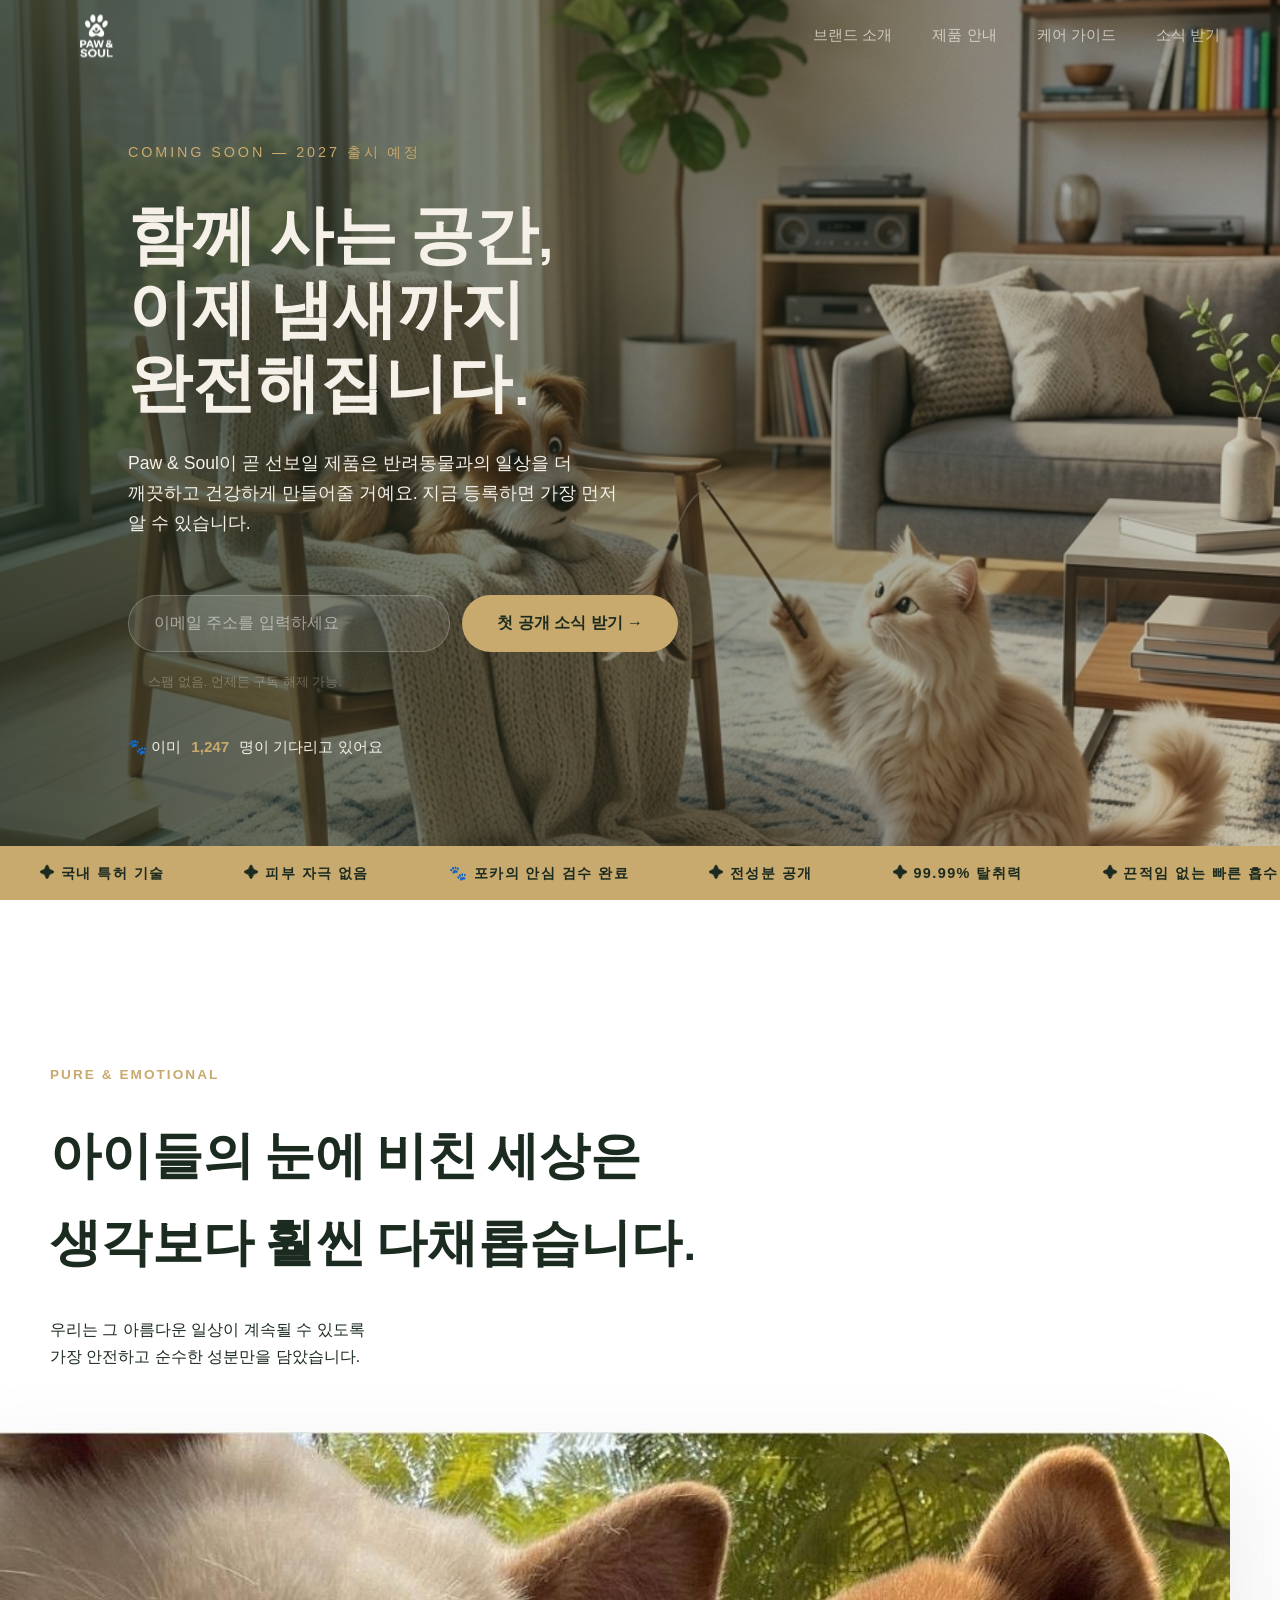
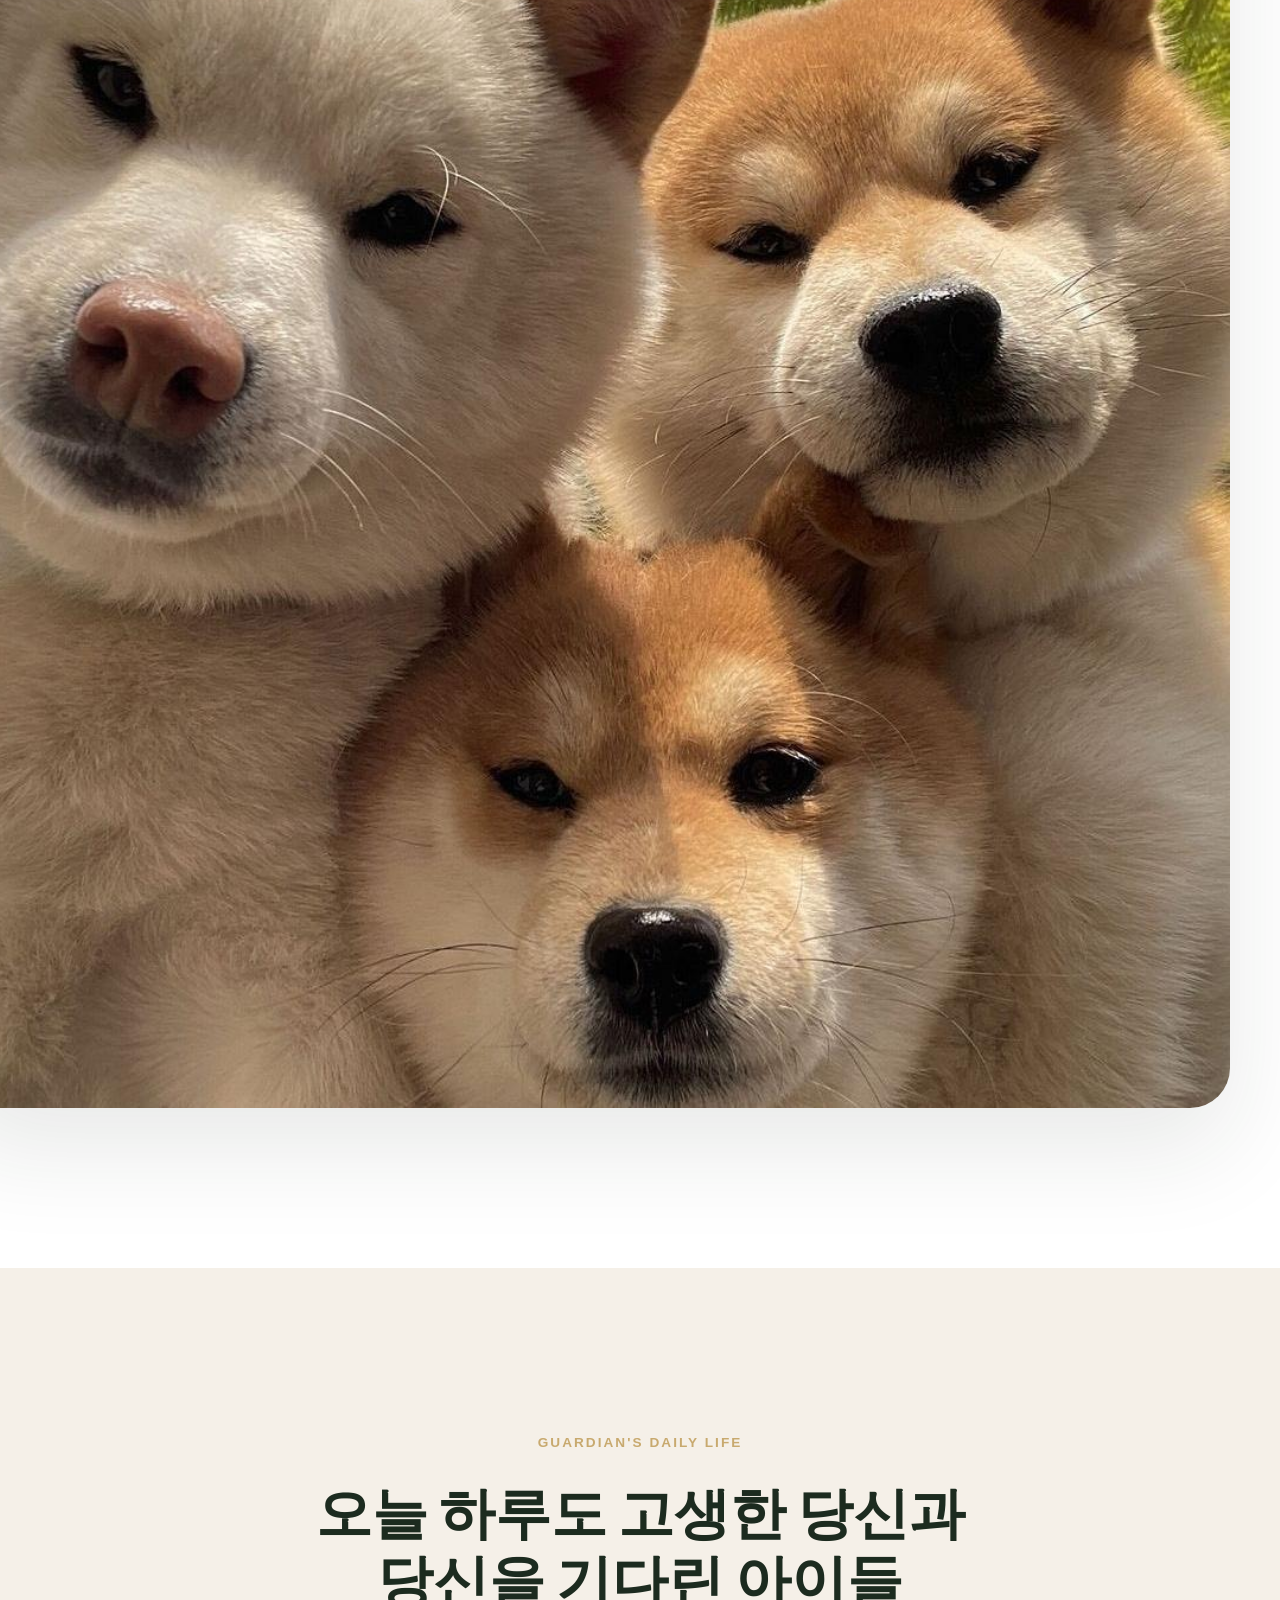
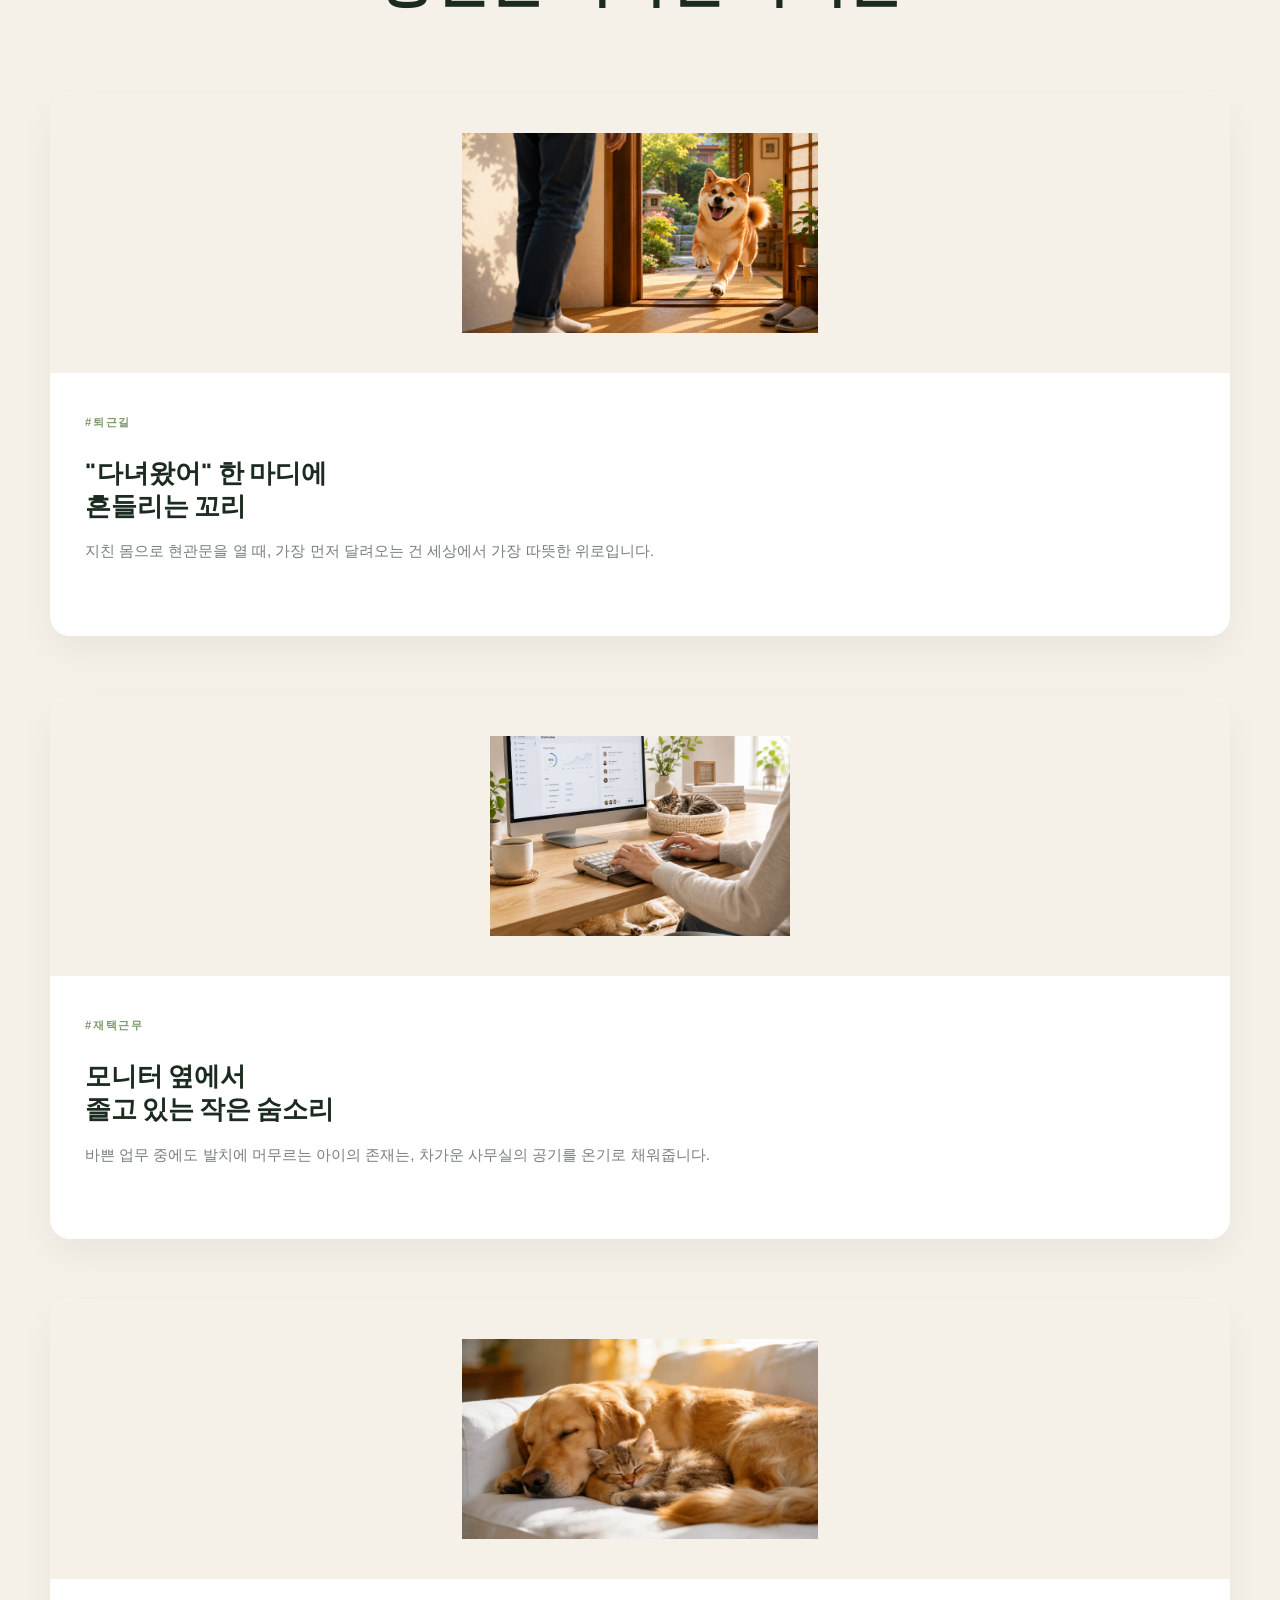
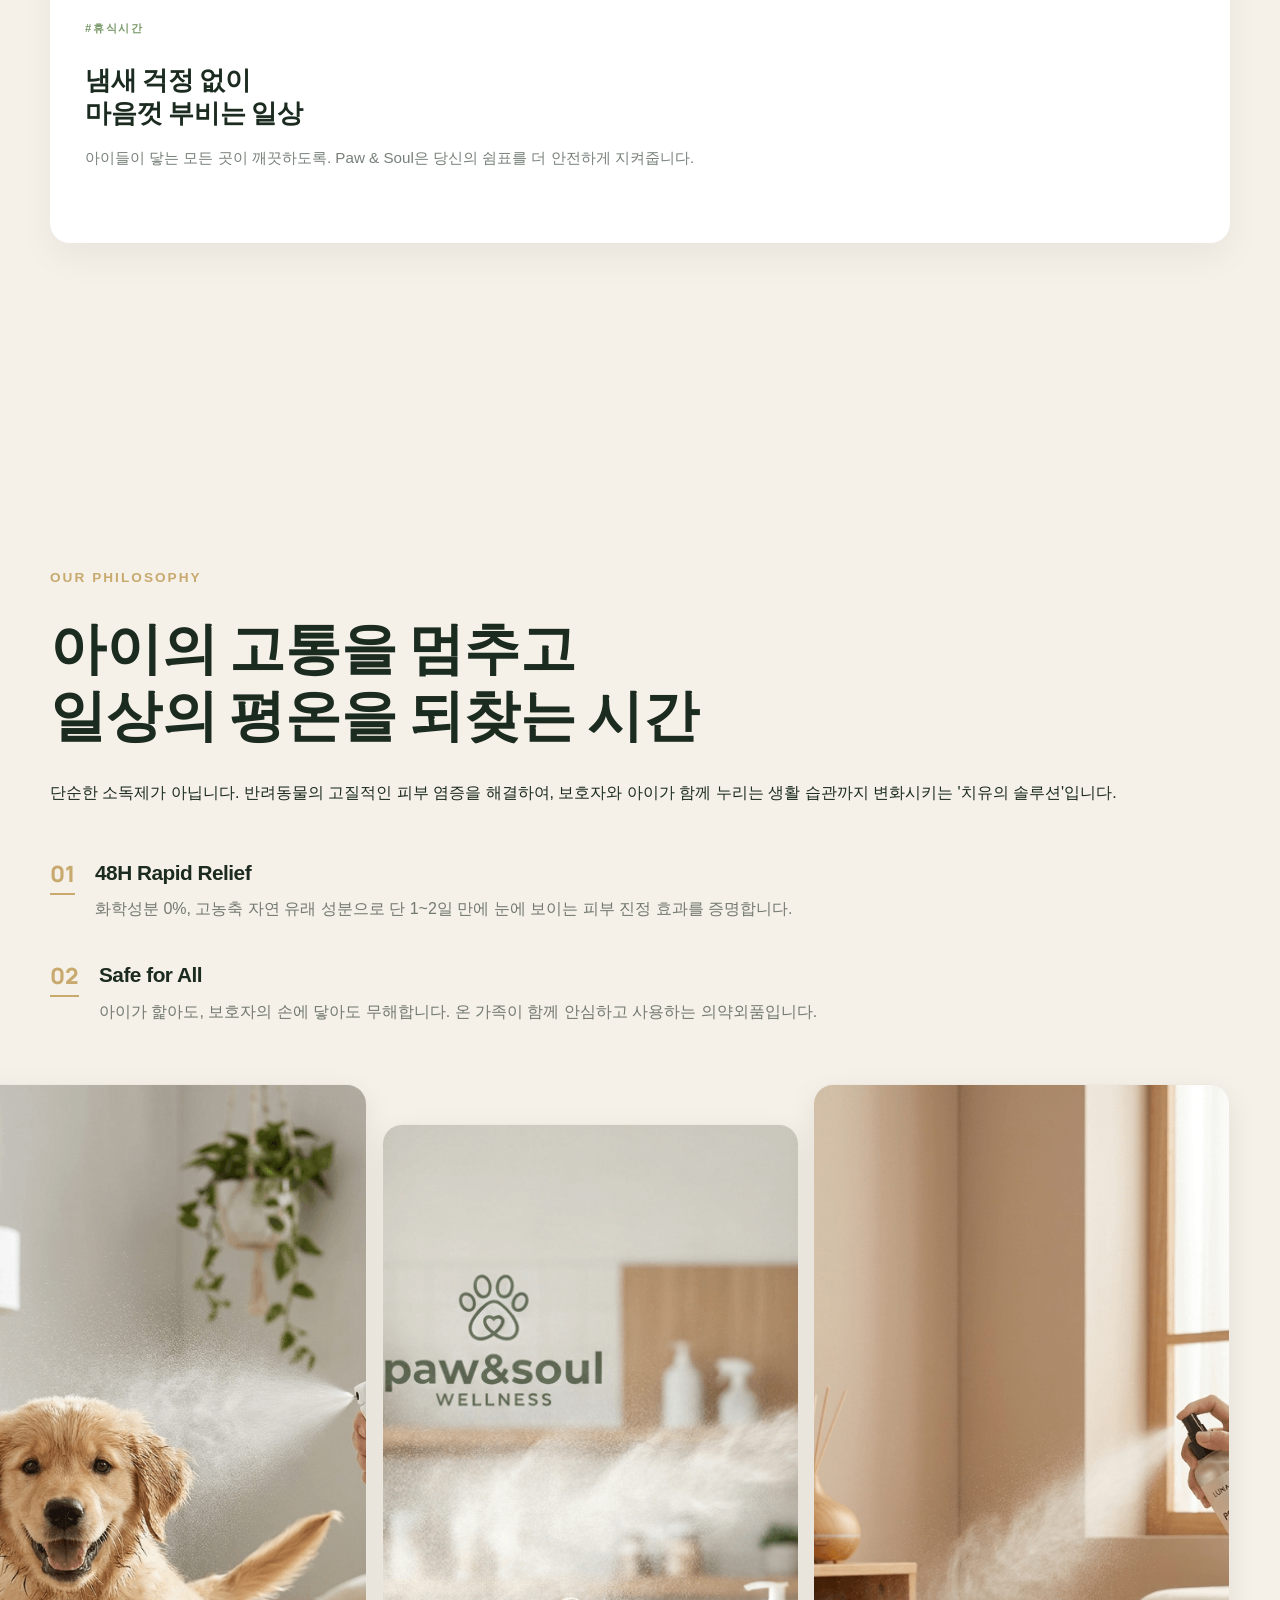
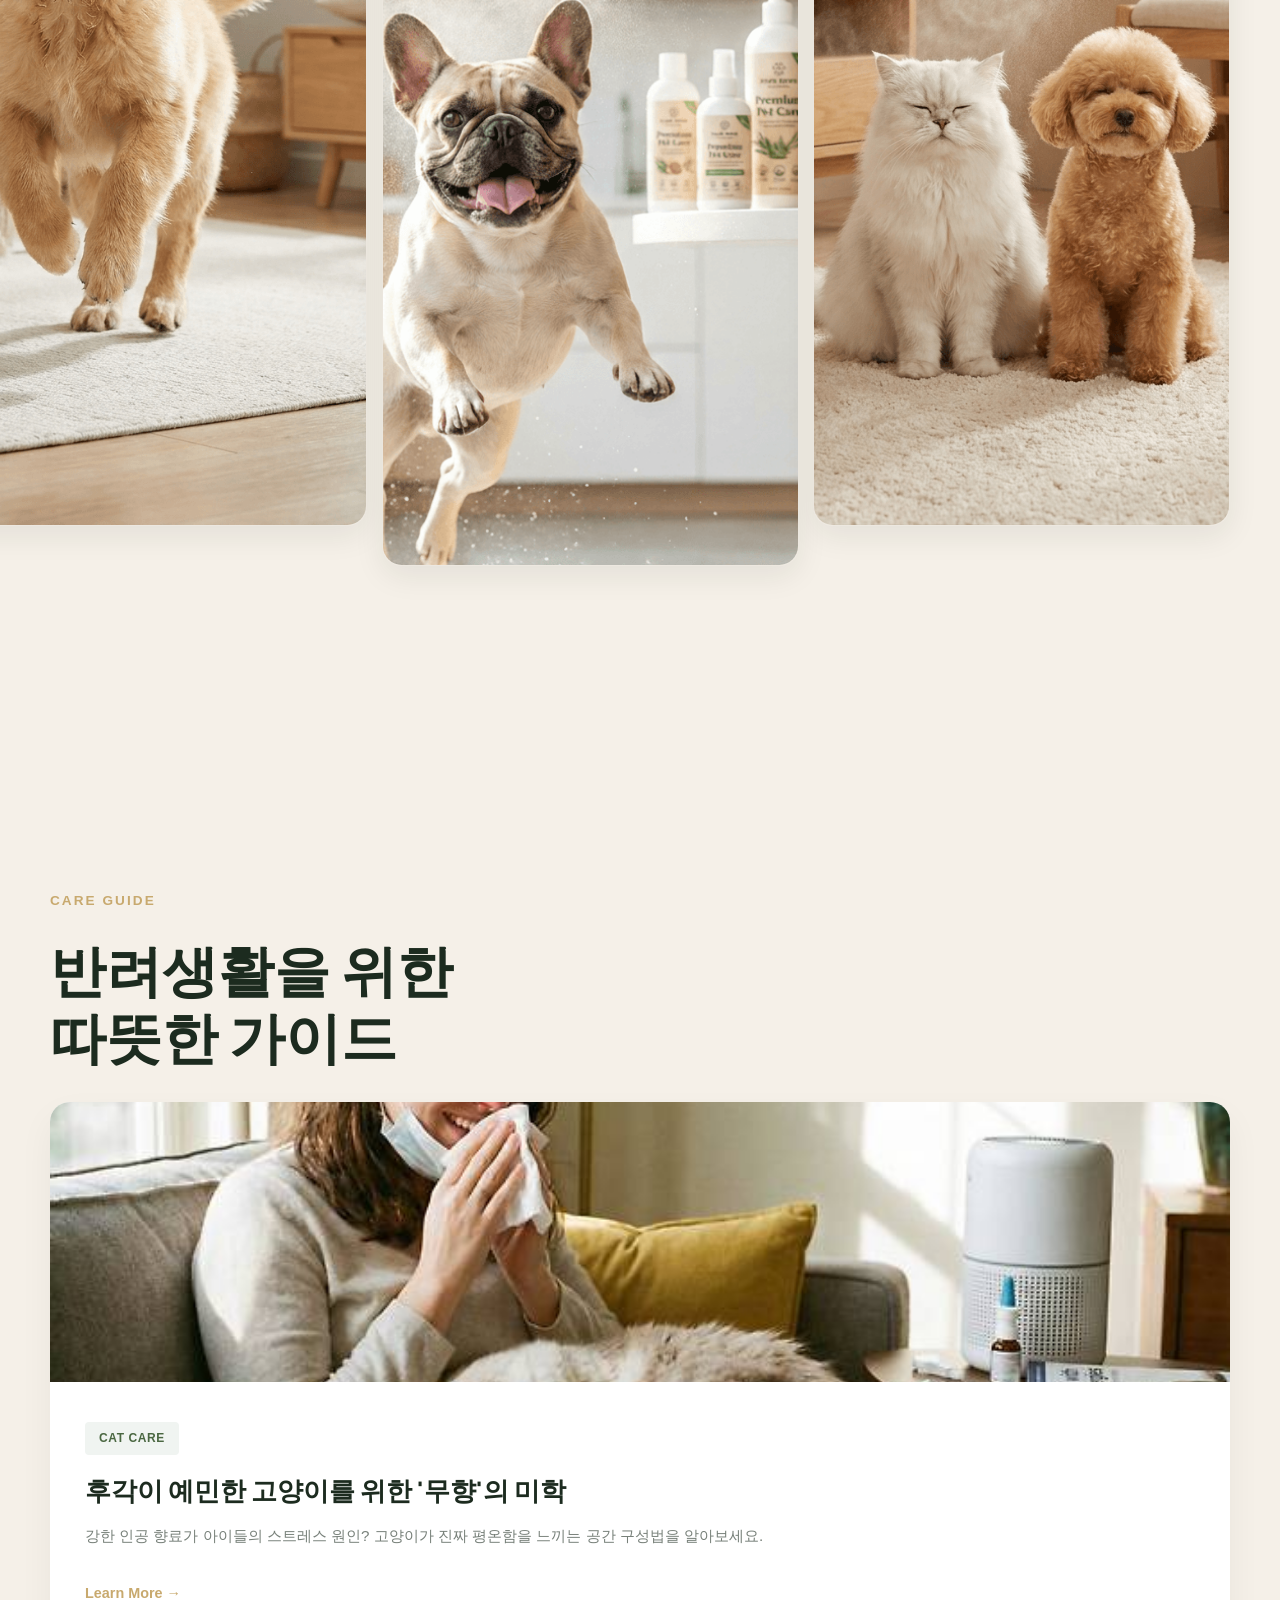
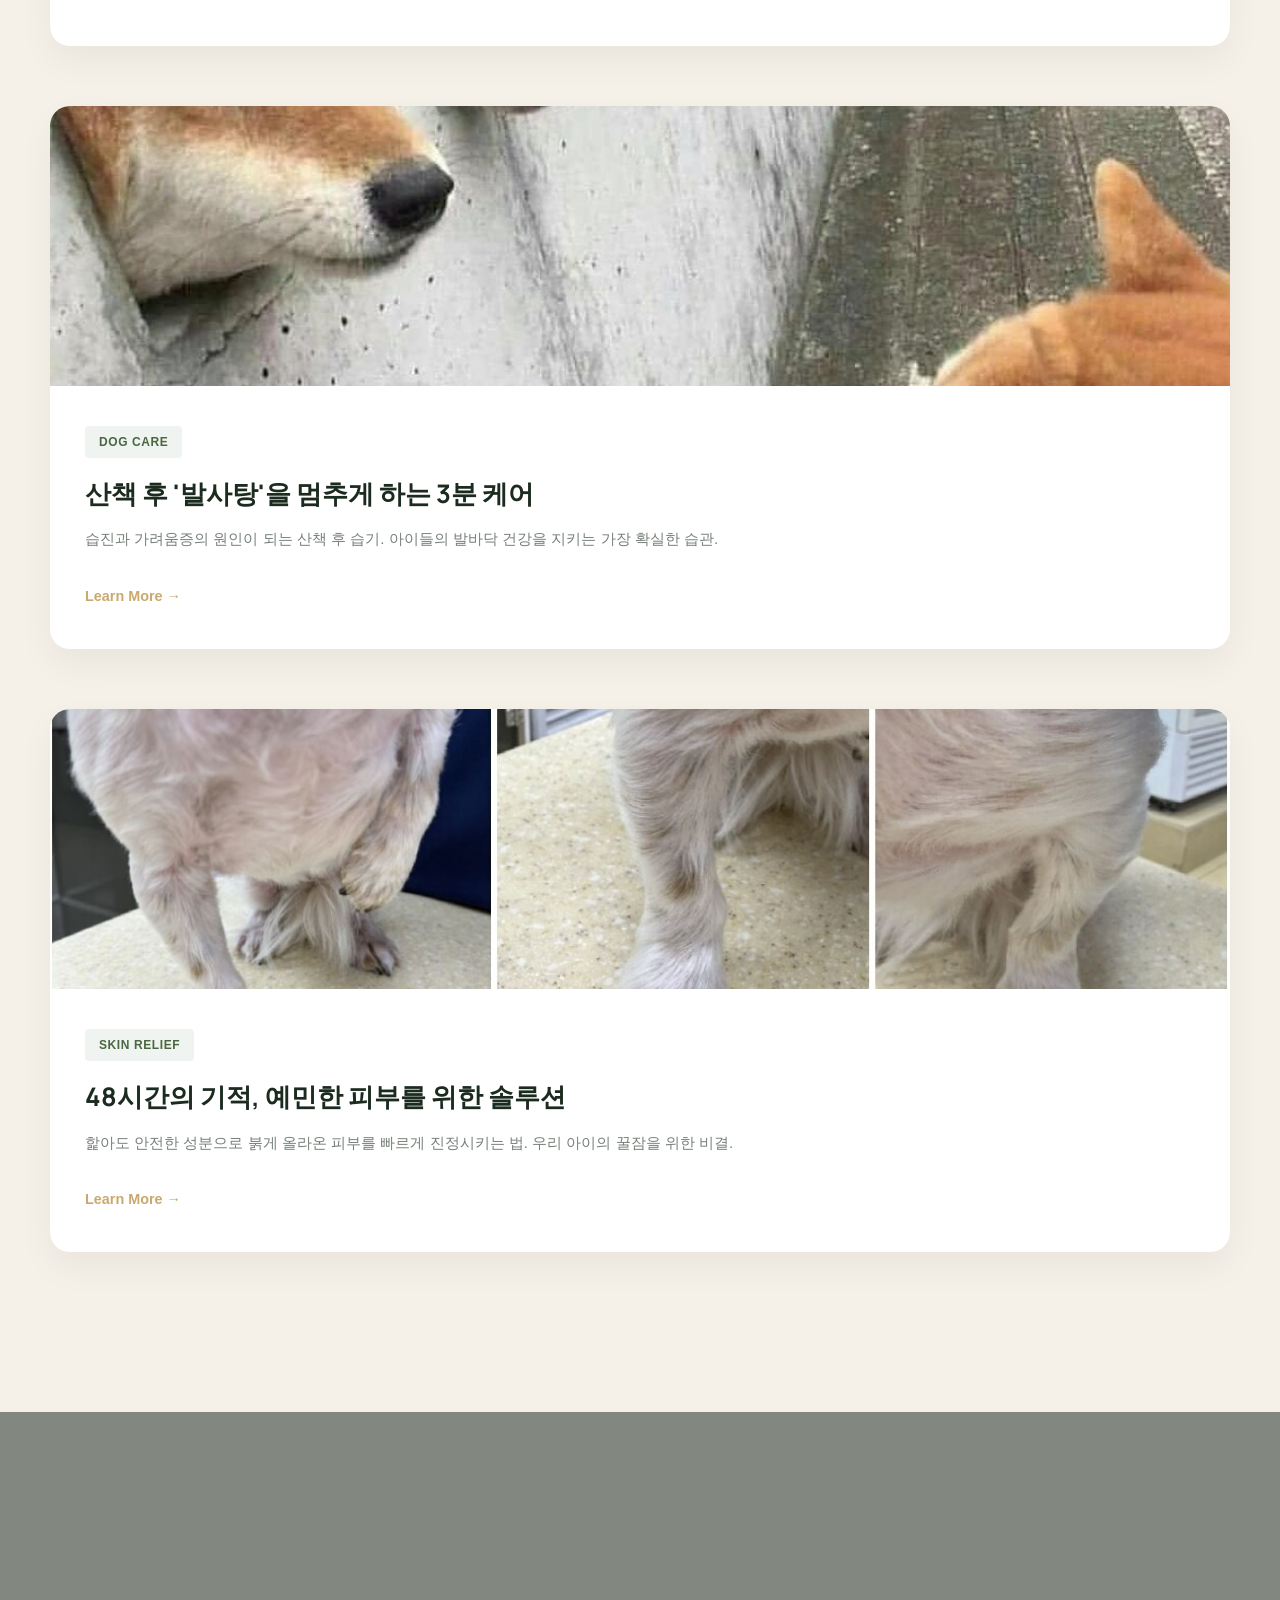
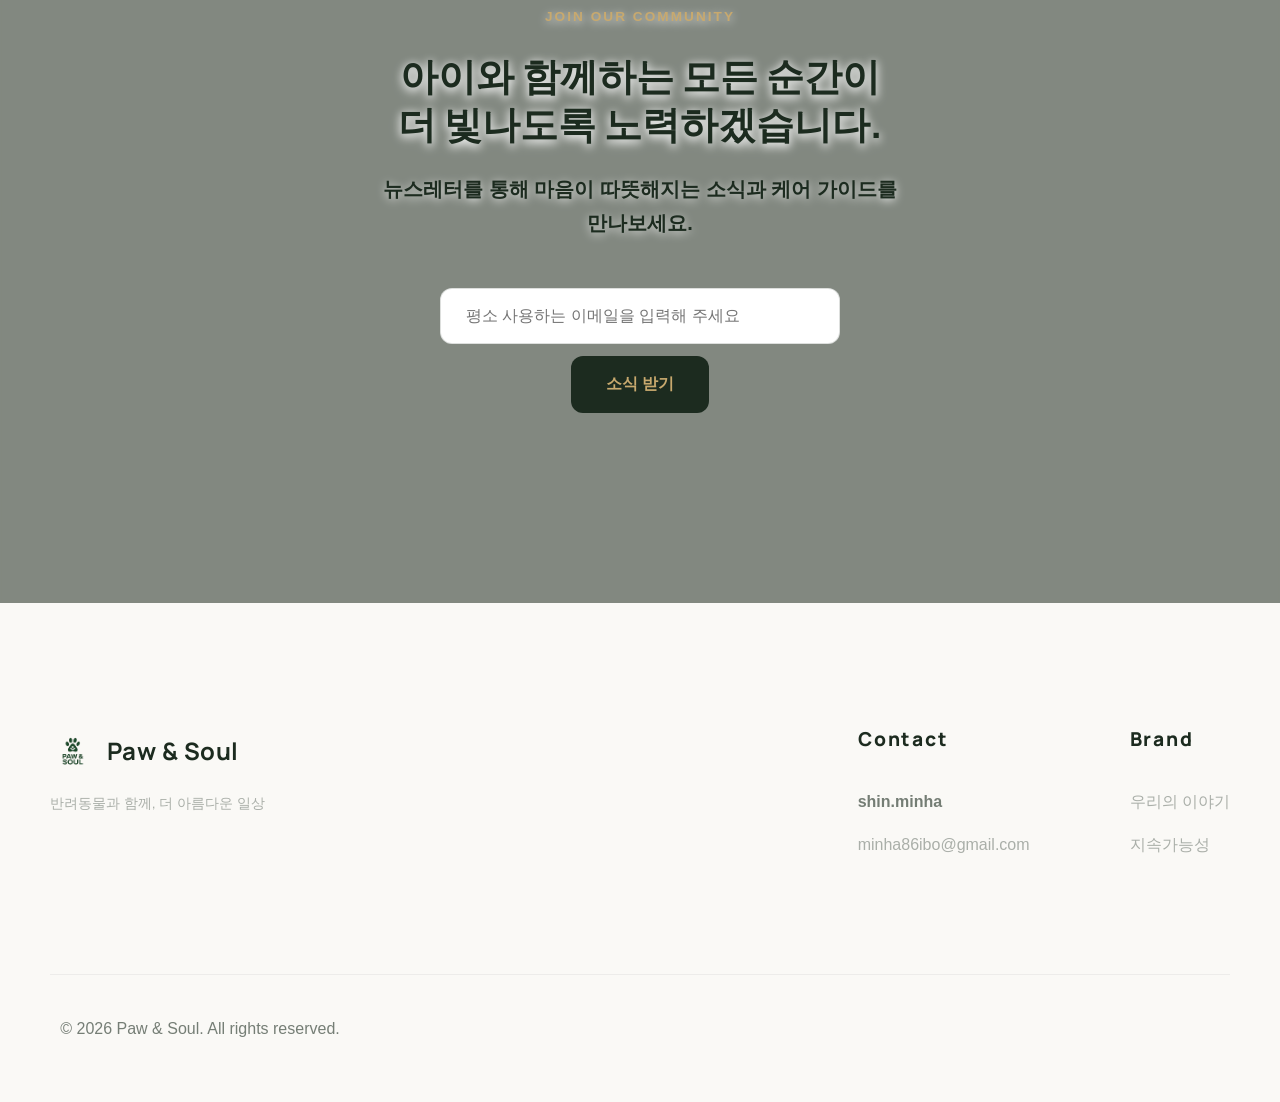
==== commit 1b6d3a72: "Add files via upload" ====
--- a/index.html
+++ b/index.html
@@ -18,7 +18,7 @@
     <nav>
         <a href="/" class="logo">
             <img src="img/logore.png" alt="Paw & Soul Logo"
-                style="height: 100px; width: auto; object-fit: contain; filter: brightness(0) invert(1);">
+                style="height: 45px; width: auto; object-fit: contain; filter: brightness(0) invert(1);">
         </a>
         <div class="hamburger" id="hamburger-menu">
             <span></span>
@@ -258,13 +258,14 @@
     <!-- ───── FOOTER (Redesigned: Brighter & Cute) ───── -->
     <footer class="footer-light">
         <div class="container">
-            <div class="footer-top">
+            <div class="footer-top" style="align-items: flex-start;">
                 <div class="footer-brand">
-                    <img src="img/logore.png" alt="Paw & Soul Logo"
-                        style="height: 100px; width: auto; object-fit: contain; margin-bottom: 8px;">
-                    <a href="/" class="footer-logo">Paw &amp; Soul</a>
-                    <p>반려동물과 함께, 더 아름다운 일상</p>
-
+                    <div class="footer-logo-lockup" style="display: flex; align-items: center; gap: 12px; margin-bottom: 0.8rem;">
+                        <img src="img/logore.png" alt="Paw & Soul Logo"
+                            style="width: 45px; height: auto; object-fit: contain;">
+                        <a href="/" class="footer-logo" style="font-size: 1.5rem; font-weight: 700; letter-spacing: 0.02em; margin: 0; line-height: 1;">Paw &amp; Soul</a>
+                    </div>
+                    <p style="font-size: 0.85rem; opacity: 0.6; margin: 0;">반려동물과 함께, 더 아름다운 일상</p>
                 </div>
                 <div class="footer-links">
                     <div class="footer-col">
--- a/style.css
+++ b/style.css
@@ -113,18 +113,21 @@
     top: 0;
     left: 0;
     width: 100%;
+    height: 70px;
     z-index: 1000;
-    padding: 30px 60px;
+    padding: 0 60px;
     display: flex;
     justify-content: space-between;
     align-items: center;
     background-color: transparent;
     /* Transparent initially */
     transition: var(--transition);
+    overflow: visible;
 }
 
 nav.scrolled {
-    padding: 18px 60px;
+    height: 70px;
+    padding: 0 60px;
     background-color: rgba(28, 43, 31, 0.85);
     /* Glassmorphism on scroll */
     backdrop-filter: blur(15px);
@@ -138,6 +141,12 @@
     font-weight: 700;
     color: var(--secondary);
     letter-spacing: -0.02em;
+    display: flex;
+    align-items: center;
+    transform: scale(2.0);
+    transform-origin: left center;
+    position: relative;
+    z-index: 1000;
 }
 
 .nav-menu {
@@ -463,19 +472,6 @@
     object-fit: cover;
     border-radius: var(--radius-lg);
     box-shadow: 0 40px 100px rgba(28, 43, 31, 0.1);
-    animation: breatheEffect 5s ease-in-out infinite;
-    will-change: transform, filter;
-}
-
-@keyframes breatheEffect {
-    0%, 100% {
-        transform: scale(1);
-        filter: brightness(1);
-    }
-    50% {
-        transform: scale(1.02);
-        filter: brightness(1.05);
-    }
 }
 
 
@@ -494,7 +490,7 @@
 .about-container {
     display: grid;
     grid-template-columns: 1fr 1fr;
-    gap: 80px;
+    gap: 150px;
     align-items: center;
 }
 
@@ -579,8 +575,8 @@
     grid-template-columns: repeat(3, 1fr);
     gap: 15px;
     padding-bottom: 40px;
-    margin-left: -50px; /* Expand grid to the left into the gap area */
-    width: calc(100% + 50px); /* Increase total width while keeping right edge anchored */
+    margin-left: -100px; /* Expand grid to the left into the gap area */
+    width: calc(100% + 100px); /* Increase total width while keeping right edge anchored */
 }
 
 .phil-card {
@@ -794,16 +790,23 @@
 .footer-top {
     display: flex;
     justify-content: space-between;
+    align-items: flex-start;
     margin-bottom: 100px;
 }
 
 .footer-logo {
     font-family: var(--font-serif);
-    font-size: 2rem;
+    font-size: 1rem;
     font-weight: 700;
     color: var(--secondary);
     margin-bottom: 1rem;
     display: block;
+    letter-spacing: 0.1em;
+}
+
+.footer-brand p {
+    font-size: 0.9rem;
+    opacity: 0.6;
 }
 
 .footer-links {
